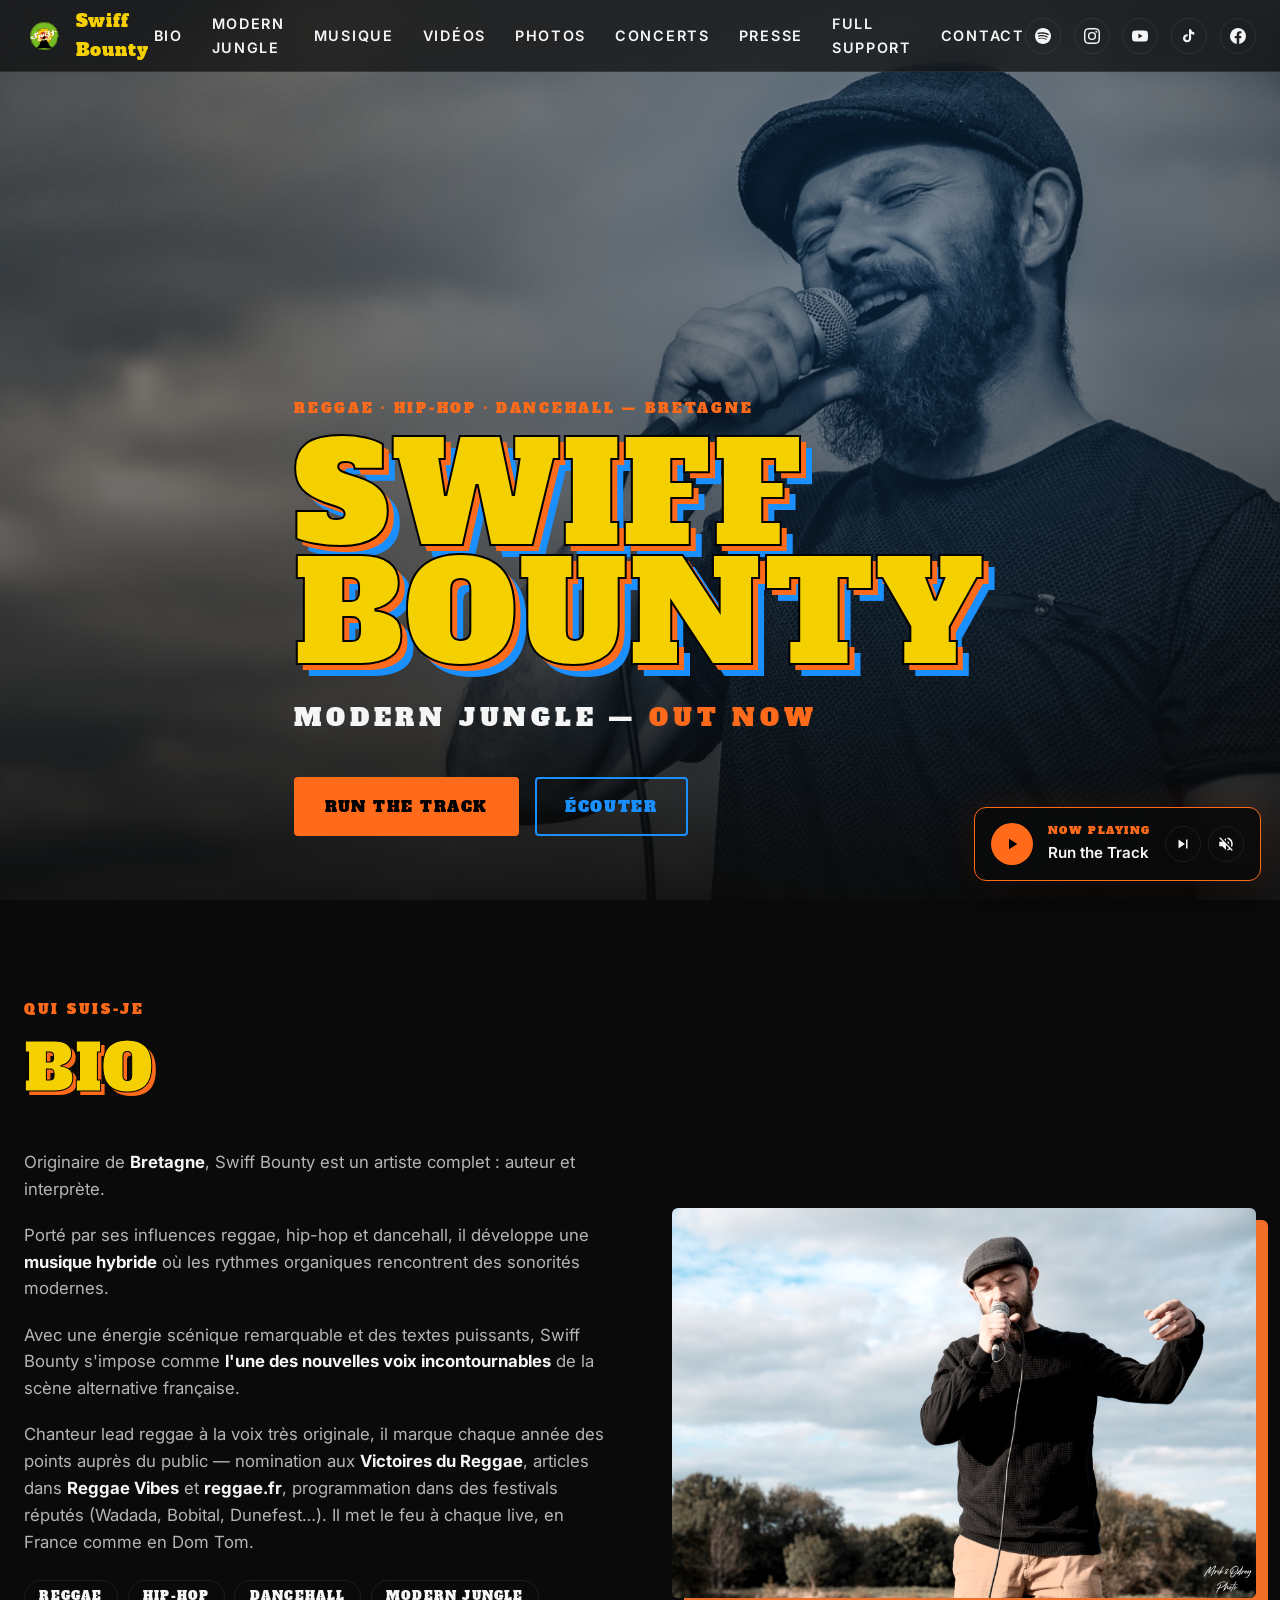
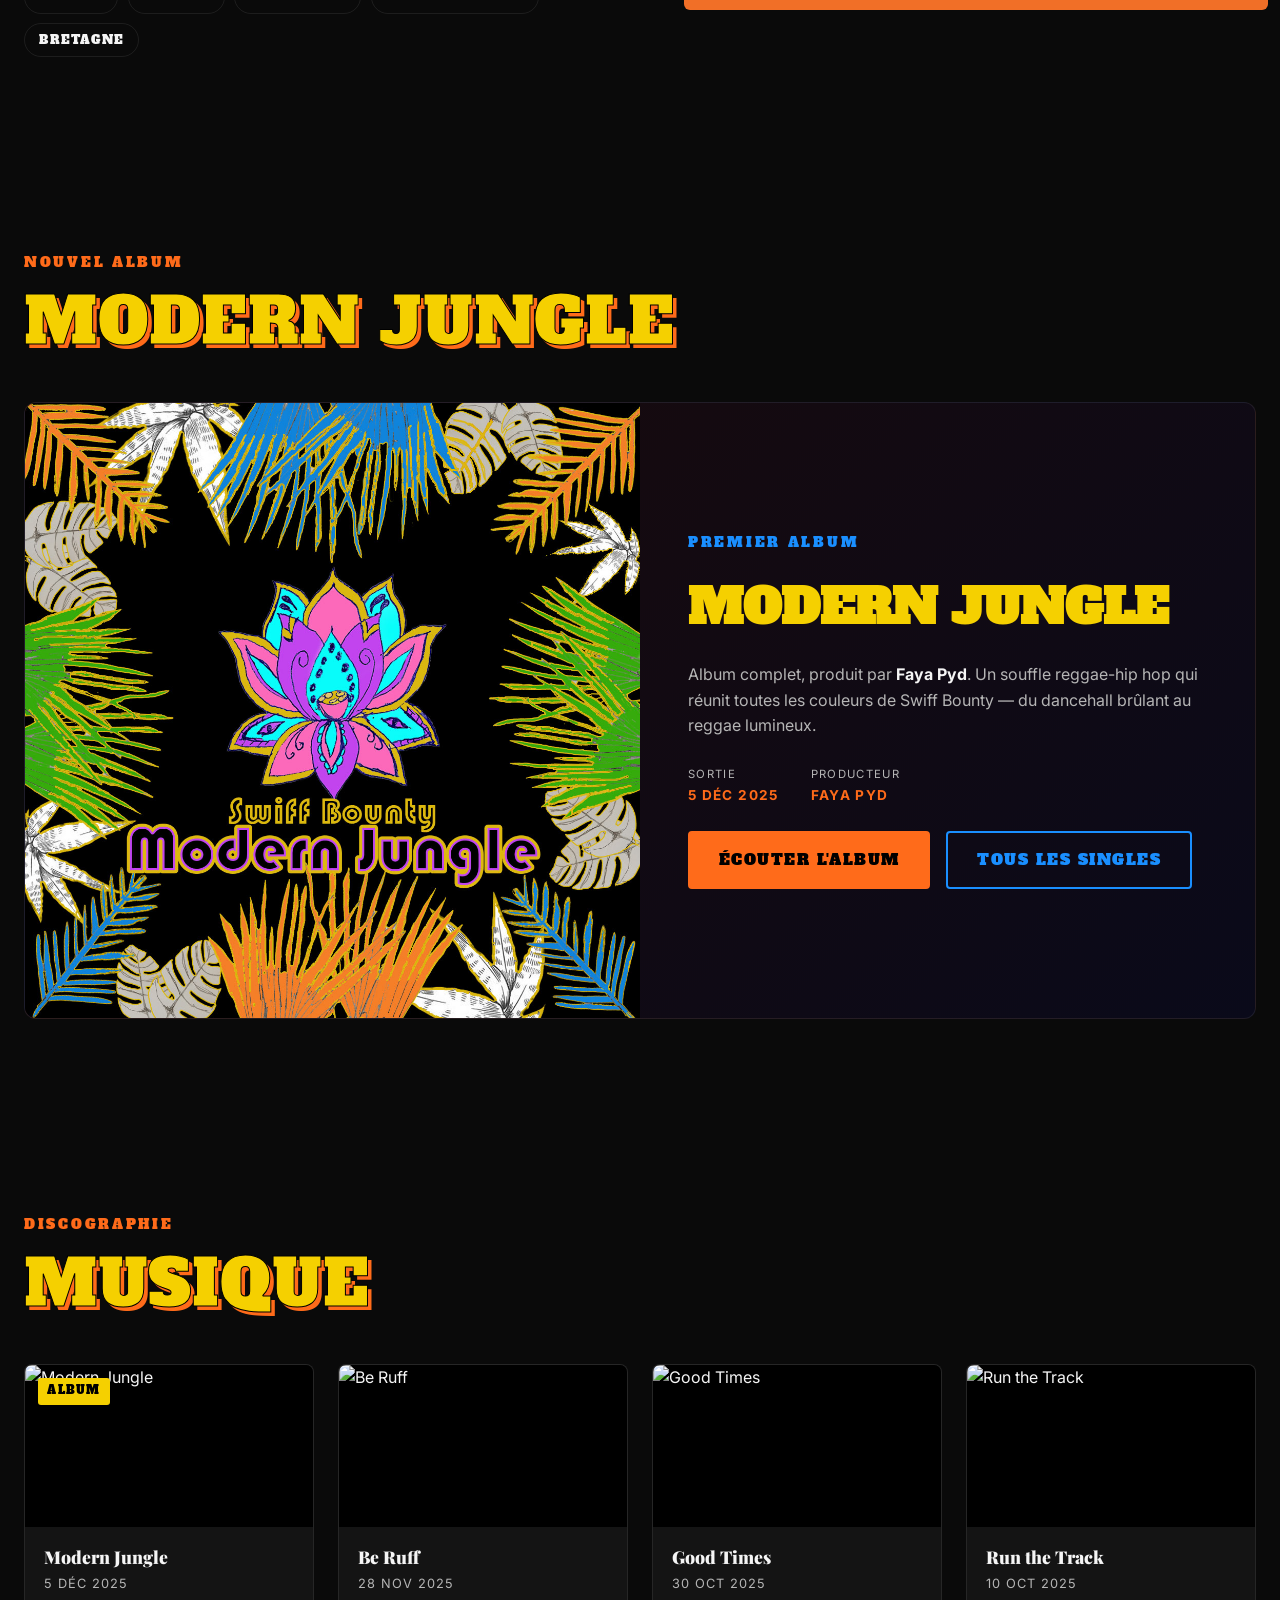
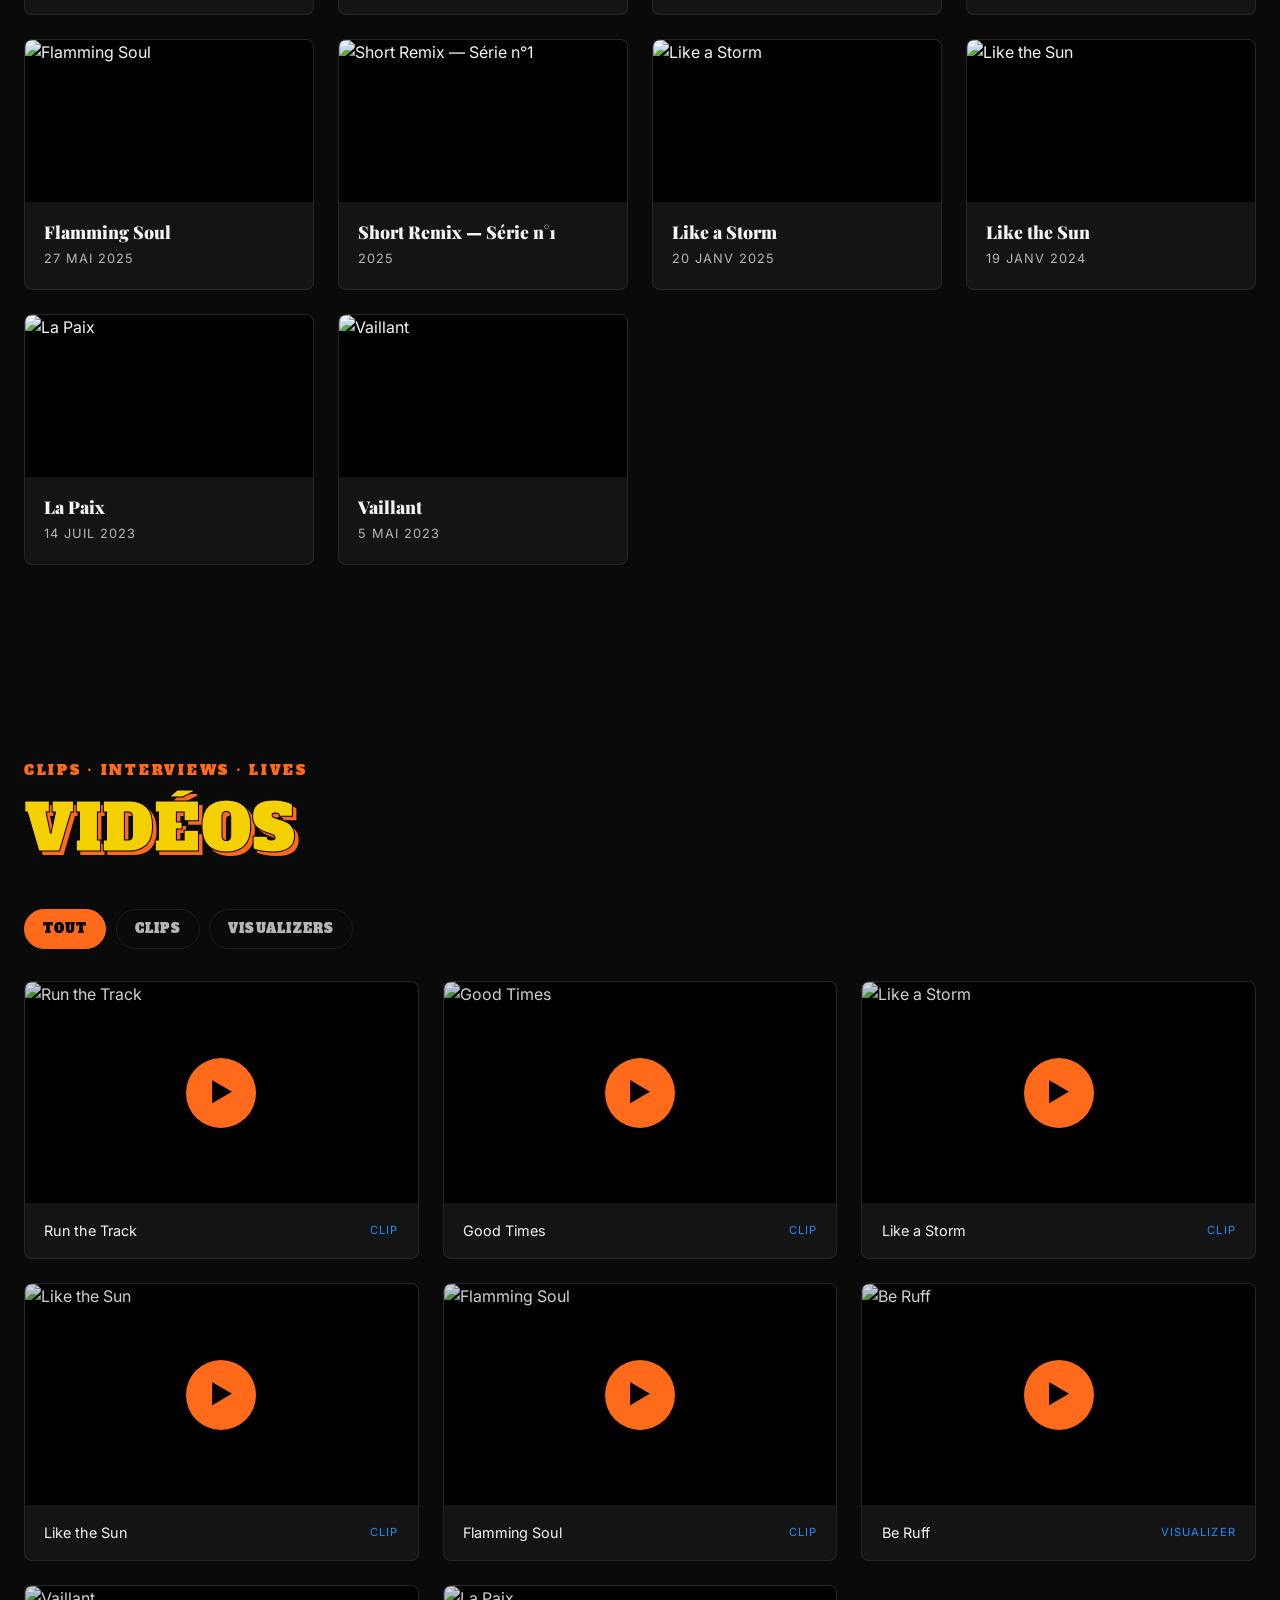
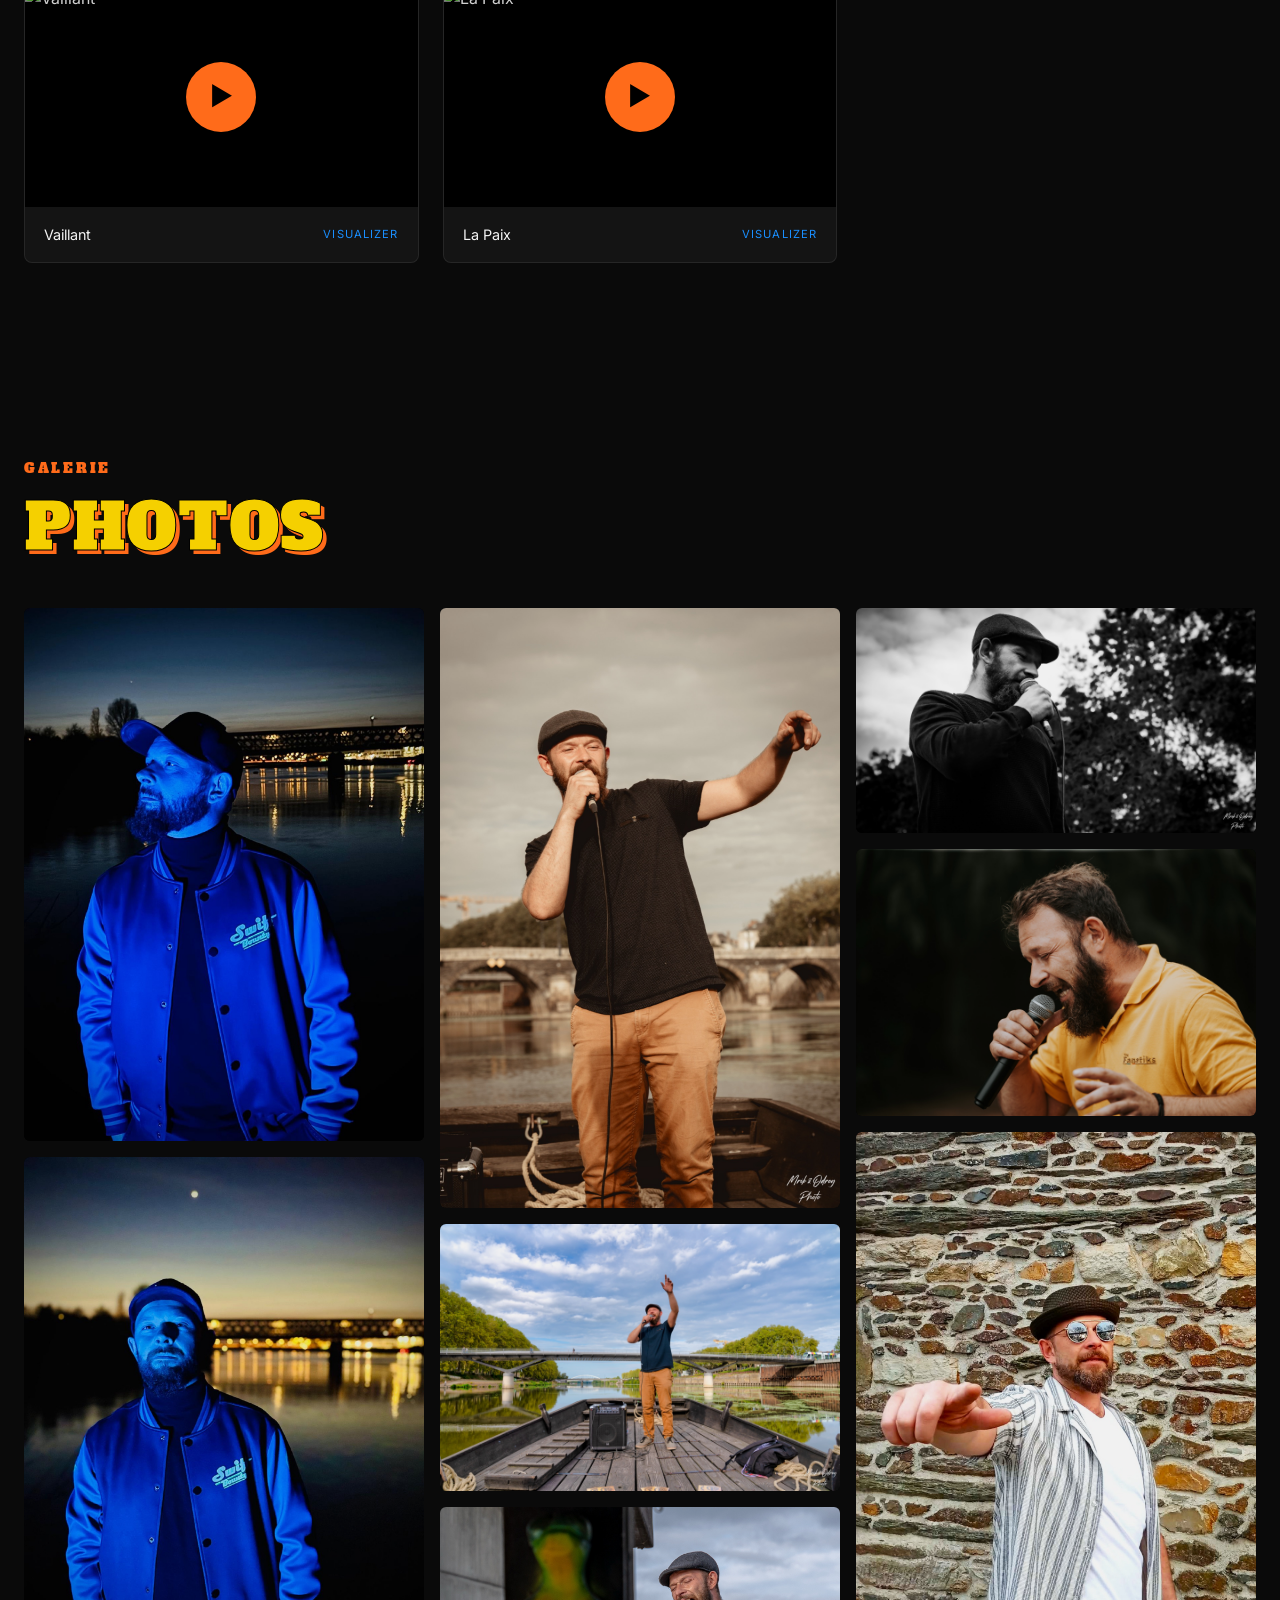
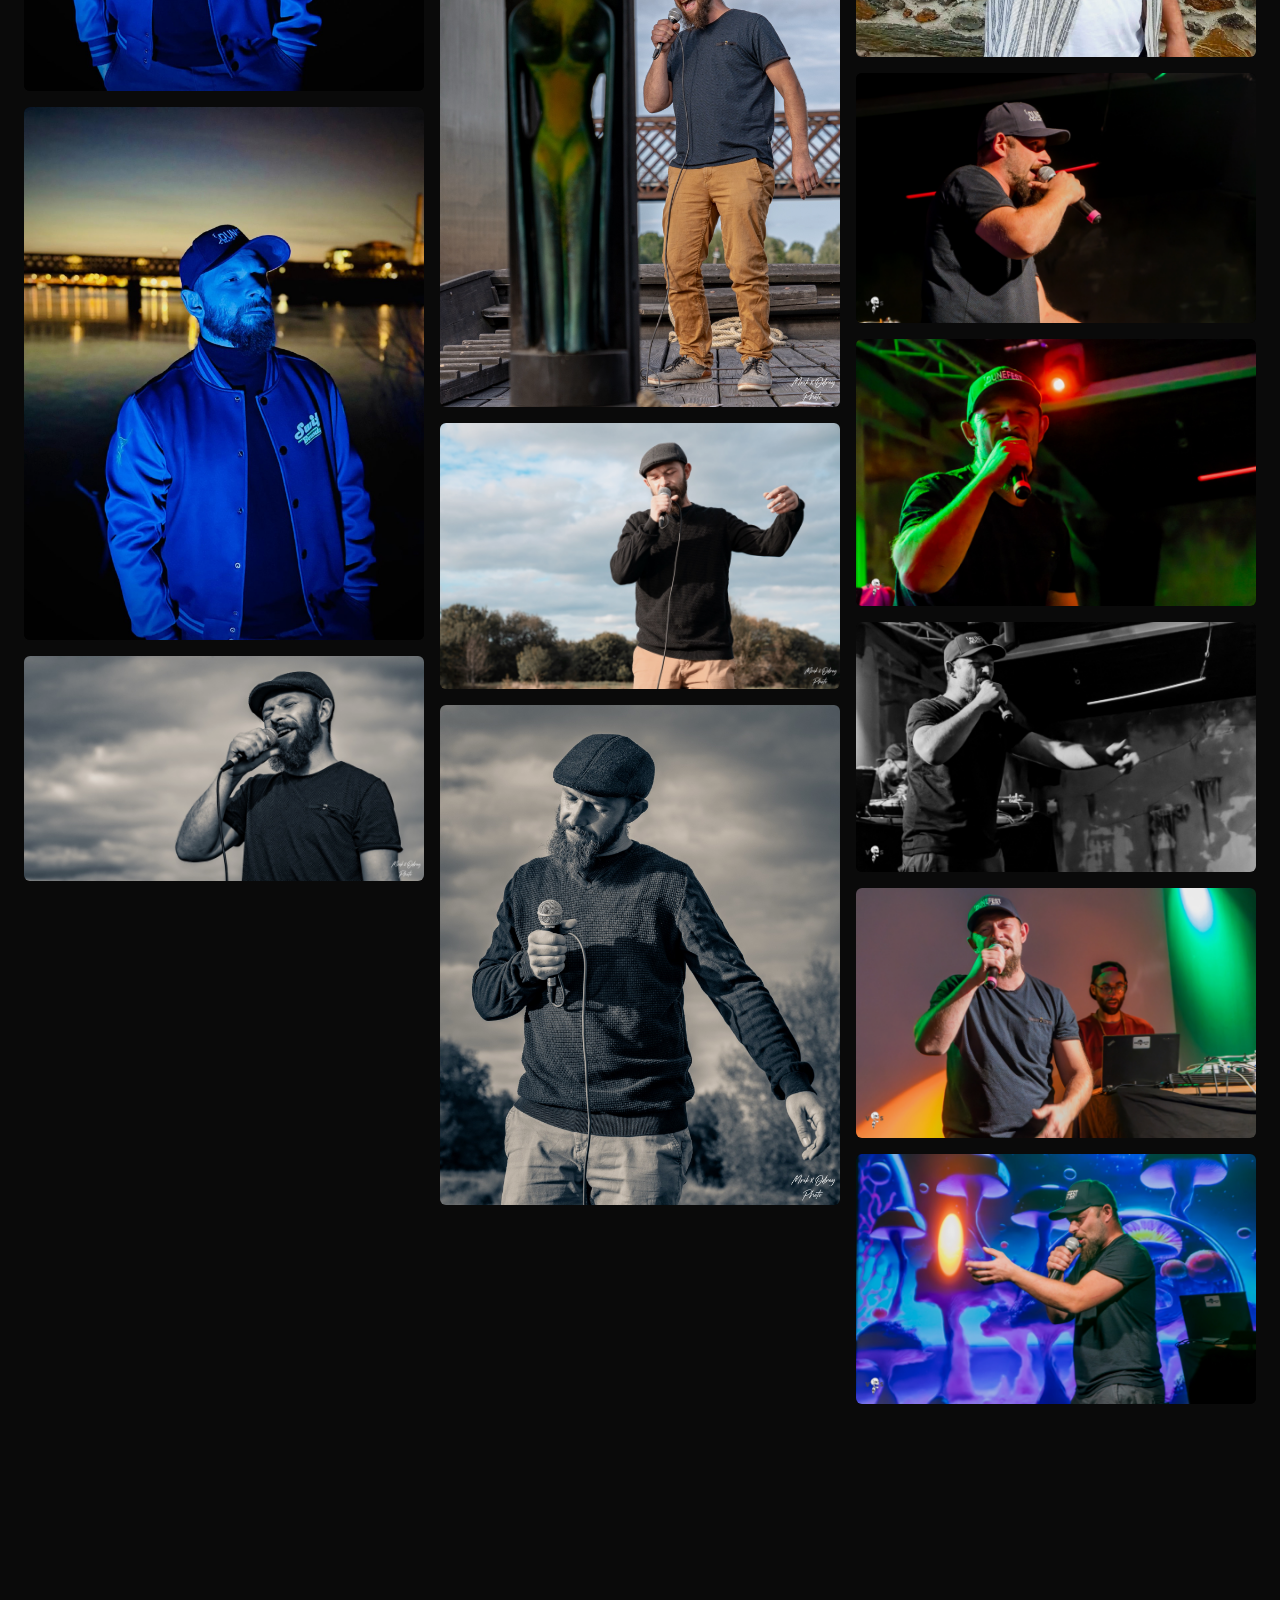
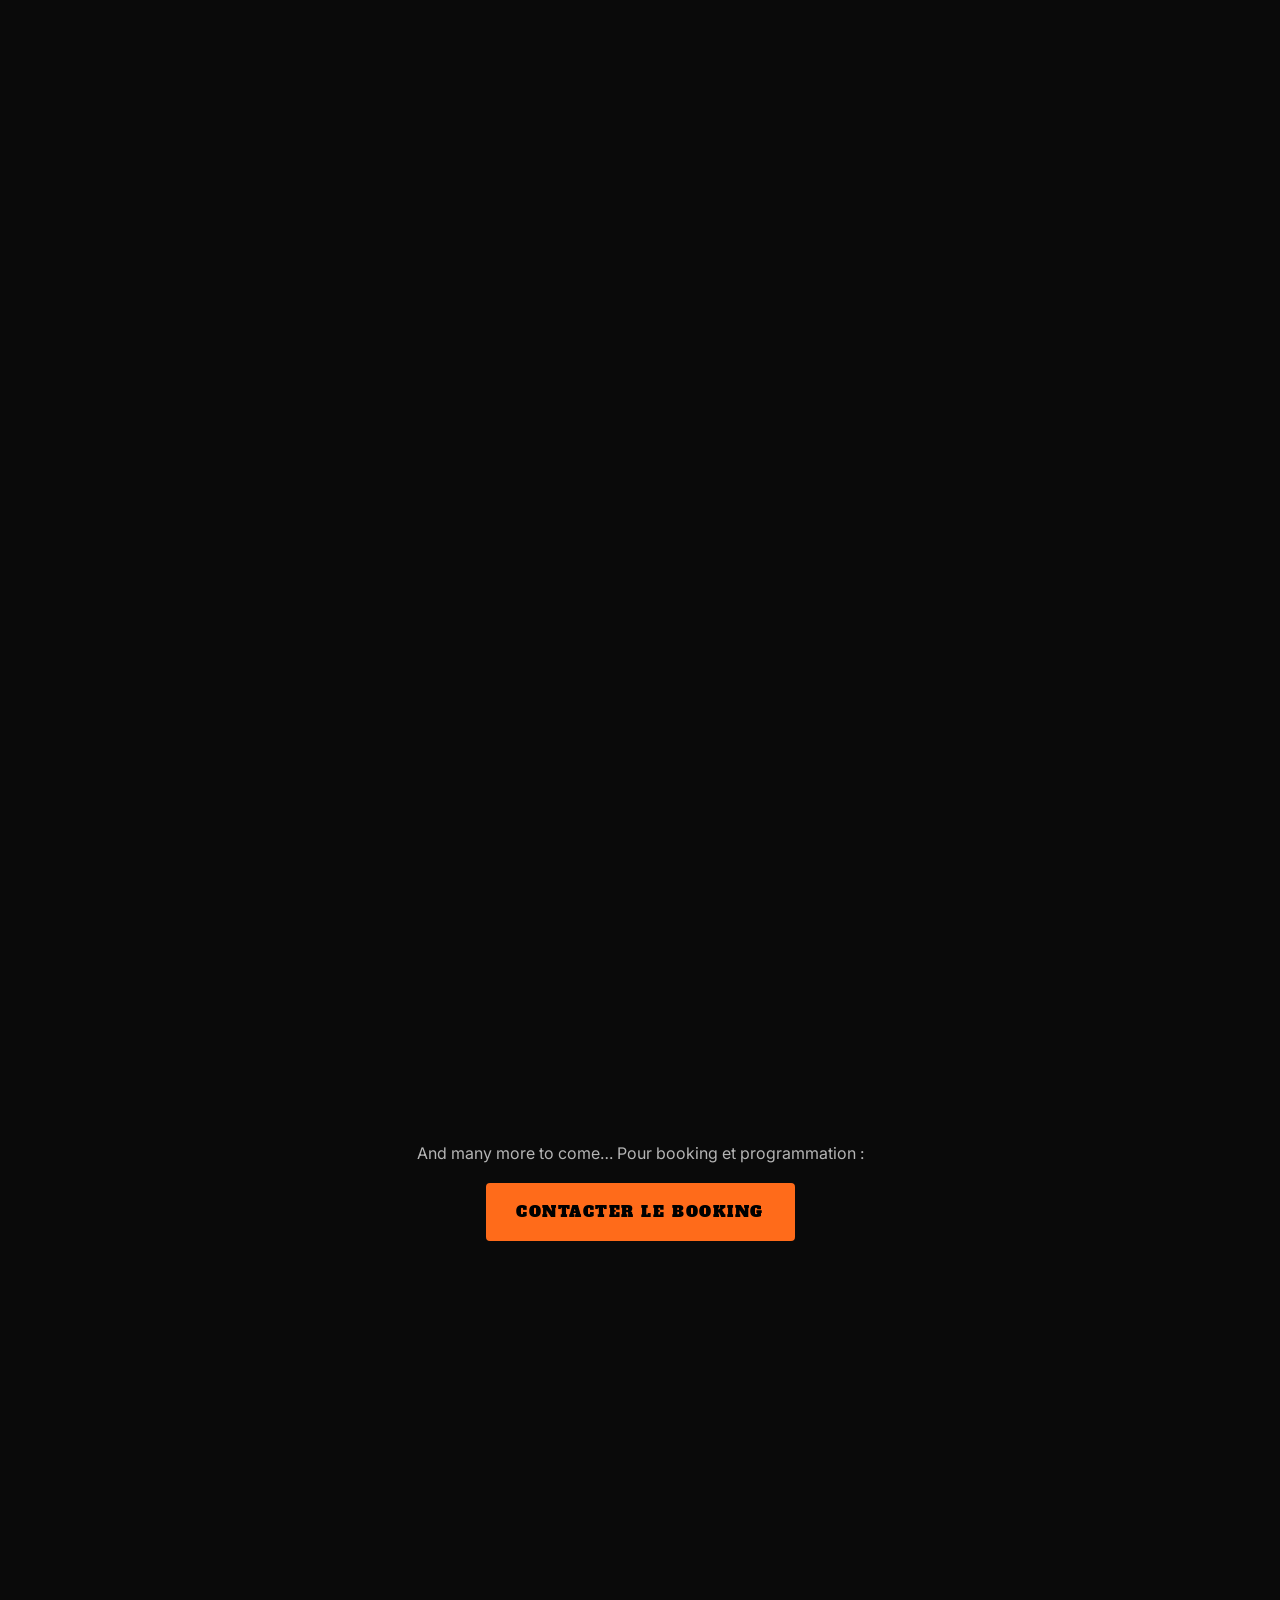
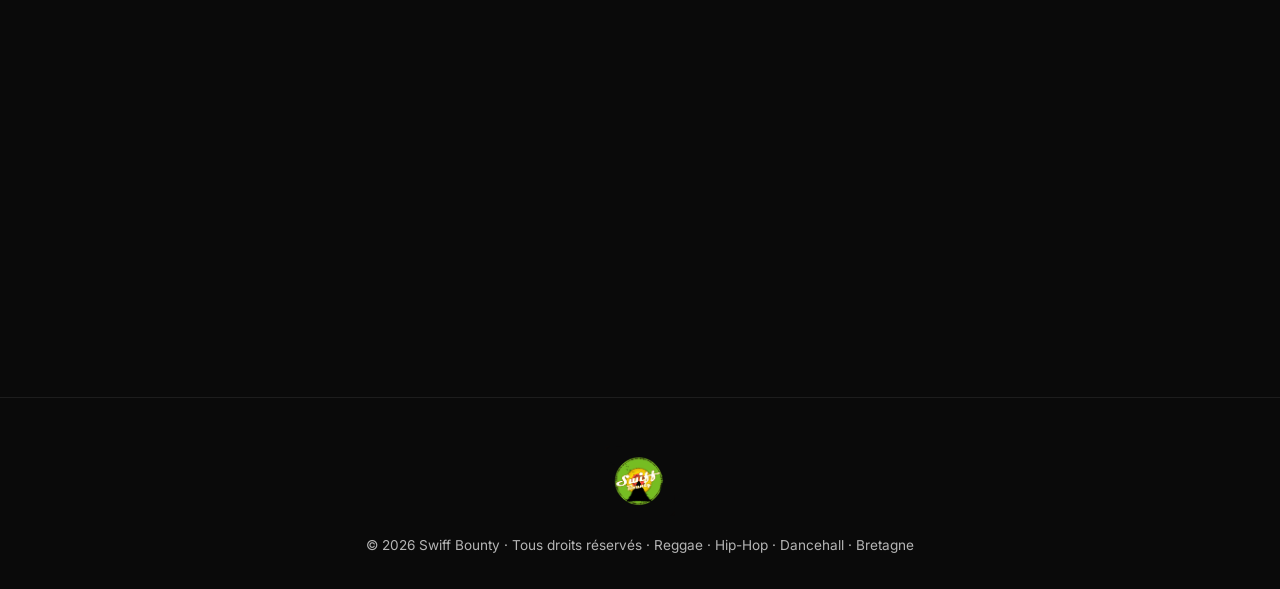
==== docs/index.html @ 9274e05e "Apply third client feedback: album cover, streaming disco, Full Support section - Replace YT thumbna" ====
<!DOCTYPE html>
<html lang="fr">
<head>
<meta charset="UTF-8">
<meta name="viewport" content="width=device-width, initial-scale=1.0">
<title>Swiff Bounty — Reggae · Hip-Hop · Dancehall · Bretagne</title>
<meta name="description" content="Swiff Bounty — artiste reggae / hip-hop / dancehall originaire de Bretagne. Album Modern Jungle, concerts, clips, photos. Une nouvelle voix incontournable de la scène alternative française.">
<meta property="og:title" content="Swiff Bounty — Modern Jungle">
<meta property="og:description" content="Reggae · Hip-Hop · Dancehall — Modern Jungle, premier album. Bretagne.">
<meta property="og:image" content="assets/img/photos/photo-couv-2025.jpeg">
<meta property="og:type" content="website">
<link rel="icon" type="image/png" href="assets/img/logos/logo-mark.png">
<link rel="preconnect" href="https://fonts.googleapis.com">
<link rel="preconnect" href="https://fonts.gstatic.com" crossorigin>
<link href="https://fonts.googleapis.com/css2?family=Alfa+Slab+One&family=Playfair+Display:wght@900&family=Inter:wght@400;500;600;700&display=swap" rel="stylesheet">
<link rel="stylesheet" href="assets/css/main.css">
</head>
<body>

<!-- ========== NAV ========== -->
<nav class="topnav">
  <div class="container">
    <a href="#hero" class="nav-logo">
      <img src="assets/img/logos/logo-mark.png" alt="Swiff Bounty">
      <span>Swiff Bounty</span>
    </a>
    <div class="nav-links" id="navLinks">
      <a href="#bio">Bio</a>
      <a href="#album">Modern Jungle</a>
      <a href="#musique">Musique</a>
      <a href="#videos">Vidéos</a>
      <a href="#photos">Photos</a>
      <a href="#concerts">Concerts</a>
      <a href="#presse">Presse</a>
      <a href="#support">Full Support</a>
      <a href="#contact">Contact</a>
    </div>
    <div class="nav-socials">
      <a href="https://open.spotify.com/artist/4aZOR8MAhs4QKX2pUvTEjI" target="_blank" rel="noopener" aria-label="Spotify">
        <svg viewBox="0 0 24 24" fill="currentColor"><path d="M12 0C5.4 0 0 5.4 0 12s5.4 12 12 12 12-5.4 12-12S18.66 0 12 0zm5.521 17.34c-.24.359-.66.48-1.021.24-2.82-1.74-6.36-2.101-10.561-1.141-.418.122-.779-.179-.899-.539-.12-.421.18-.78.54-.9 4.56-1.021 8.52-.6 11.64 1.32.42.18.479.659.301 1.02zm1.44-3.3c-.301.42-.841.6-1.262.3-3.239-1.98-8.159-2.58-11.939-1.38-.479.12-1.02-.12-1.14-.6-.12-.48.12-1.021.6-1.141C9.6 9.9 15 10.561 18.72 12.84c.361.181.54.78.241 1.2zm.12-3.36C15.24 8.4 8.82 8.16 5.16 9.301c-.6.179-1.2-.181-1.38-.721-.18-.601.18-1.2.72-1.381 4.26-1.26 11.28-1.02 15.721 1.621.539.3.719 1.02.419 1.56-.299.421-1.02.599-1.559.3z"/></svg>
      </a>
      <a href="https://www.instagram.com/swiffbounty/" target="_blank" rel="noopener" aria-label="Instagram">
        <svg viewBox="0 0 24 24" fill="currentColor"><path d="M12 2.16c3.2 0 3.58.01 4.85.07 1.17.05 1.8.25 2.23.41.56.22.96.48 1.38.9.42.42.68.82.9 1.38.16.42.36 1.06.41 2.23.06 1.27.07 1.65.07 4.85s-.01 3.58-.07 4.85c-.05 1.17-.25 1.8-.41 2.23-.22.56-.48.96-.9 1.38-.42.42-.82.68-1.38.9-.42.16-1.06.36-2.23.41-1.27.06-1.65.07-4.85.07s-3.58-.01-4.85-.07c-1.17-.05-1.8-.25-2.23-.41-.56-.22-.96-.48-1.38-.9-.42-.42-.68-.82-.9-1.38-.16-.42-.36-1.06-.41-2.23C2.17 15.58 2.16 15.2 2.16 12s.01-3.58.07-4.85c.05-1.17.25-1.8.41-2.23.22-.56.48-.96.9-1.38.42-.42.82-.68 1.38-.9.42-.16 1.06-.36 2.23-.41C8.42 2.17 8.8 2.16 12 2.16M12 0C8.74 0 8.33.01 7.05.07 5.78.13 4.9.33 4.14.63c-.79.31-1.46.72-2.13 1.39C1.35 2.69.93 3.36.63 4.14.33 4.9.13 5.78.07 7.05.01 8.33 0 8.74 0 12s.01 3.67.07 4.95c.06 1.27.26 2.15.56 2.91.31.79.72 1.46 1.39 2.13.67.67 1.34 1.08 2.13 1.39.76.3 1.64.5 2.91.56C8.33 23.99 8.74 24 12 24s3.67-.01 4.95-.07c1.27-.06 2.15-.26 2.91-.56.79-.31 1.46-.72 2.13-1.39.67-.67 1.08-1.34 1.39-2.13.3-.76.5-1.64.56-2.91.06-1.28.07-1.69.07-4.95s-.01-3.67-.07-4.95c-.06-1.27-.26-2.15-.56-2.91-.31-.79-.72-1.46-1.39-2.13C21.31 1.35 20.64.93 19.86.63 19.1.33 18.22.13 16.95.07 15.67.01 15.26 0 12 0zm0 5.84a6.16 6.16 0 100 12.32 6.16 6.16 0 000-12.32zM12 16a4 4 0 110-8 4 4 0 010 8zm6.4-11.85a1.44 1.44 0 100 2.88 1.44 1.44 0 000-2.88z"/></svg>
      </a>
      <a href="https://www.youtube.com/@SwiffBounty" target="_blank" rel="noopener" aria-label="YouTube">
        <svg viewBox="0 0 24 24" fill="currentColor"><path d="M23.5 6.2c-.3-1-1.1-1.8-2.1-2.1C19.6 3.6 12 3.6 12 3.6s-7.6 0-9.4.5C1.6 4.4.8 5.2.5 6.2 0 8 0 12 0 12s0 4 .5 5.8c.3 1 1.1 1.8 2.1 2.1 1.8.5 9.4.5 9.4.5s7.6 0 9.4-.5c1-.3 1.8-1.1 2.1-2.1.5-1.8.5-5.8.5-5.8s0-4-.5-5.8zM9.6 15.6V8.4l6.3 3.6-6.3 3.6z"/></svg>
      </a>
      <a href="https://www.tiktok.com/@swiff.bounty" target="_blank" rel="noopener" aria-label="TikTok">
        <svg viewBox="0 0 24 24" fill="currentColor"><path d="M19.6 6.3a4.8 4.8 0 01-2.9-1A4.8 4.8 0 0115.2 2H12v13.4a2.8 2.8 0 11-2-2.7v-3.3a6.1 6.1 0 105.2 6V8.8a8 8 0 004.7 1.5V7a4.8 4.8 0 01-.3-.7z"/></svg>
      </a>
      <a href="https://www.facebook.com/profile.php?id=1322274033" target="_blank" rel="noopener" aria-label="Facebook">
        <svg viewBox="0 0 24 24" fill="currentColor"><path d="M24 12a12 12 0 10-13.9 11.9v-8.4H7.1V12h3v-2.6c0-3 1.8-4.7 4.5-4.7 1.3 0 2.7.2 2.7.2v3h-1.5c-1.5 0-2 .9-2 1.9V12h3.3l-.5 3.5h-2.8v8.4A12 12 0 0024 12z"/></svg>
      </a>
    </div>
    <button class="menu-toggle" id="menuToggle" aria-label="Menu">
      <svg viewBox="0 0 24 24" width="22" height="22" fill="none" stroke="currentColor" stroke-width="2"><path d="M3 6h18M3 12h18M3 18h18"/></svg>
    </button>
  </div>
</nav>

<!-- ========== HERO ========== -->
<header class="hero" id="hero">
  <img class="hero-bg" src="assets/img/photos/DSC07447-Modifier.jpg" alt="" fetchpriority="high" decoding="async">
  <div class="hero-shade"></div>
  <div class="container">
    <span class="eyebrow">Reggae · Hip-Hop · Dancehall — Bretagne</span>
    <h1>Swiff<br>Bounty</h1>
    <p class="hero-sub">Modern Jungle — <span>Out now</span></p>
    <div class="hero-ctas">
      <a class="btn" href="#album">Run the Track</a>
      <a class="btn btn-ghost" href="#musique">Écouter</a>
    </div>
  </div>
</header>

<!-- ========== BIO ========== -->
<section id="bio">
  <div class="container">
    <div class="section-head reveal">
      <span class="eyebrow">Qui suis-je</span>
      <h2>Bio</h2>
    </div>
    <div class="bio-grid">
      <div class="bio-text reveal">
        <p>Originaire de <strong>Bretagne</strong>, Swiff Bounty est un artiste complet : auteur et interprète.</p>
        <p>Porté par ses influences reggae, hip-hop et dancehall, il développe une <strong>musique hybride</strong> où les rythmes organiques rencontrent des sonorités modernes.</p>
        <p>Avec une énergie scénique remarquable et des textes puissants, Swiff Bounty s'impose comme <strong>l'une des nouvelles voix incontournables</strong> de la scène alternative française.</p>
        <p>Chanteur lead reggae à la voix très originale, il marque chaque année des points auprès du public — nomination aux <strong>Victoires du Reggae</strong>, articles dans <strong>Reggae Vibes</strong> et <strong>reggae.fr</strong>, programmation dans des festivals réputés (Wadada, Bobital, Dunefest…). Il met le feu à chaque live, en France comme en Dom Tom.</p>
        <div class="bio-tags">
          <span>Reggae</span><span>Hip-Hop</span><span>Dancehall</span><span>Modern Jungle</span><span>Bretagne</span>
        </div>
      </div>
      <div class="reveal">
        <img src="assets/img/photos/DSC07688-Modifier.jpg" alt="Swiff Bounty portrait">
      </div>
    </div>
  </div>
</section>

<!-- ========== ALBUM HIGHLIGHT ========== -->
<section id="album">
  <div class="container">
    <div class="section-head reveal">
      <span class="eyebrow">Nouvel album</span>
      <h2>Modern Jungle</h2>
    </div>
    <div class="album-feature reveal">
      <div class="album-feature-cover">
        <img src="assets/img/covers/pochette-modern-jungle-v2.jpg" alt="Modern Jungle — Swiff Bounty">
      </div>
      <div class="album-feature-info">
        <span class="eyebrow">Premier album</span>
        <h3>Modern Jungle</h3>
        <p>Album complet, produit par <strong>Faya Pyd</strong>. Un souffle reggae-hip hop qui réunit toutes les couleurs de Swiff Bounty — du dancehall brûlant au reggae lumineux.</p>
        <div class="album-feature-meta">
          <div><small>Sortie</small><br><strong>5 déc 2025</strong></div>
          <div><small>Producteur</small><br><strong>Faya Pyd</strong></div>
        </div>
        <div class="hero-ctas">
          <a class="btn" href="https://wiseband.lnk.to/Swiff-Bounty-Modern-Jungle" target="_blank" rel="noopener">Écouter l'album</a>
          <a class="btn btn-ghost" href="#musique">Tous les singles</a>
        </div>
      </div>
    </div>
  </div>
</section>

<!-- ========== DISCOGRAPHIE ========== -->
<section id="musique">
  <div class="container">
    <div class="section-head reveal">
      <span class="eyebrow">Discographie</span>
      <h2>Musique</h2>
    </div>
    <div class="disco-grid" id="discoGrid">
      <!-- populated by JS -->
    </div>
  </div>
</section>

<!-- ========== VIDÉOS ========== -->
<section id="videos">
  <div class="container">
    <div class="section-head reveal">
      <span class="eyebrow">Clips · Interviews · Lives</span>
      <h2>Vidéos</h2>
    </div>
    <div class="video-tabs reveal">
      <button data-filter="all" class="active">Tout</button>
      <button data-filter="clip">Clips</button>
      <button data-filter="visualizer">Visualizers</button>
    </div>
    <div class="video-grid" id="videoGrid"></div>
  </div>
</section>

<!-- ========== PHOTOS ========== -->
<section id="photos">
  <div class="container">
    <div class="section-head reveal">
      <span class="eyebrow">Galerie</span>
      <h2>Photos</h2>
    </div>
    <div class="photo-grid" id="photoGrid"></div>
  </div>
</section>

<!-- ========== PRESSE ========== -->
<section id="presse">
  <div class="container">
    <div class="section-head reveal">
      <span class="eyebrow">Ils en parlent</span>
      <h2>Presse</h2>
    </div>
    <div class="press-grid">
      <div class="press-card reveal">
        <h4>Reggae Vibes n°92</h4>
        <blockquote>"Swiff Bounty — Pour X raisons" — Interview dans le magazine reggae de référence, mai 2026.</blockquote>
        <small style="color:var(--text-dim); text-transform:uppercase; letter-spacing:0.1em; font-size:0.75rem;">Magazine papier · Mai 2026</small>
        <div style="margin-top:1rem; display:flex; gap:0.75rem; flex-wrap:wrap;">
          <a href="extrait-reggae-vibes-swiff.pdf" target="_blank" rel="noopener">Lire l'extrait PDF →</a>
          <a href="https://fromsmash.com/x25Umh.SpZ-ct" target="_blank" rel="noopener">Télécharger →</a>
        </div>
      </div>
      <div class="press-card reveal">
        <h4>reggae.fr</h4>
        <blockquote>"Après une intro piano voix quelque peu mélancolique, le chanteur Swiff nous embarque dans sa vibes à la fois positive et dénonciatrice des maux de la société…"</blockquote>
        <a href="https://reggae.fr/lire-news/19861_202203_The-Fanatiks-de-retour-avec-Wagwan.html" target="_blank" rel="noopener">Lire l'article →</a>
      </div>
      <div class="press-card reveal">
        <h4>Eskifaia</h4>
        <blockquote>Swiff Bounty a encore mis le feu sur scène — Brother Culture · Dougy · Kali Soundsystem, 13 octobre.</blockquote>
        <a href="https://eskifaia.com/brother-culture-dougy-kali-soundsystem-13-octobre/" target="_blank" rel="noopener">Lire le live report →</a>
      </div>
      <div class="press-card reveal">
        <h4>Victoires du Reggae</h4>
        <blockquote>Nomination aux Victoires du Reggae. Une reconnaissance majeure de la scène.</blockquote>
      </div>
      <div class="press-card reveal">
        <h4>Dossier de presse</h4>
        <blockquote>Toutes les infos, photos HD et liens en un PDF.</blockquote>
        <a href="dossier-presse.pdf" target="_blank" rel="noopener">Télécharger le PDF →</a>
      </div>
    </div>

    <div class="festivals reveal">
      <h4>Festivals & scènes</h4>
      <ul>
        <li>Wadada</li>
        <li>Bobital</li>
        <li>Dunefest (St-Pierre-et-Miquelon)</li>
        <li>Rastas Du Cœur</li>
        <li>Les Escales Curieuses</li>
        <li>Rock Land</li>
        <li>Papillonades</li>
        <li>Tid'al</li>
        <li>Dôme Fest</li>
        <li>Eskem</li>
        <li>Dosis Festival</li>
        <li>Salle Atrium / Romagné</li>
      </ul>
    </div>
  </div>
</section>

<!-- ========== FULL SUPPORT ========== -->
<section id="support">
  <div class="container">
    <div class="section-head reveal">
      <span class="eyebrow">Collaborations & soutiens</span>
      <h2>Full Support</h2>
    </div>
    <div class="support-grid" id="supportGrid">
      <!-- populated by JS -->
    </div>
  </div>
</section>

<!-- ========== CONCERTS ========== -->
<section id="concerts">
  <div class="container">
    <div class="section-head reveal">
      <span class="eyebrow">Dates à venir</span>
      <h2>Concerts</h2>
    </div>
    <div class="concert-list reveal" id="concertList"></div>
    <div style="margin-top:2.5rem; text-align:center;">
      <p style="margin-bottom:1rem; color:var(--text-dim);">And many more to come… Pour booking et programmation :</p>
      <a class="btn" href="mailto:swiffbounty@gmail.com?subject=Booking">Contacter le booking</a>
    </div>
  </div>
</section>

<!-- ========== CONTACT ========== -->
<section id="contact">
  <div class="container">
    <div class="section-head reveal">
      <span class="eyebrow">Booking · Presse · Collabs</span>
      <h2>Contact</h2>
    </div>
    <div class="contact-grid">
      <div class="contact-info reveal">
        <a class="contact-item" href="mailto:swiffbounty@gmail.com">
          <span class="icon">
            <svg viewBox="0 0 24 24" width="20" height="20" fill="none" stroke="currentColor" stroke-width="2"><path d="M3 7l9 6 9-6M3 7v10a2 2 0 002 2h14a2 2 0 002-2V7M3 7l2-2h14l2 2"/></svg>
          </span>
          <div><small>Email</small><strong>swiffbounty@gmail.com</strong></div>
        </a>
        <a class="contact-item" href="tel:+33659042088">
          <span class="icon">
            <svg viewBox="0 0 24 24" width="20" height="20" fill="none" stroke="currentColor" stroke-width="2"><path d="M22 16.92v3a2 2 0 01-2.18 2 19.79 19.79 0 01-8.63-3.07 19.5 19.5 0 01-6-6A19.79 19.79 0 012.12 4.18 2 2 0 014.11 2h3a2 2 0 012 1.72 12.84 12.84 0 00.7 2.81 2 2 0 01-.45 2.11L8.09 9.91a16 16 0 006 6l1.27-1.27a2 2 0 012.11-.45 12.84 12.84 0 002.81.7A2 2 0 0122 16.92z"/></svg>
          </span>
          <div><small>Téléphone</small><strong>06 59 04 20 88</strong></div>
        </a>
        <a class="contact-item" href="dossier-presse.pdf" target="_blank" rel="noopener">
          <span class="icon">
            <svg viewBox="0 0 24 24" width="20" height="20" fill="none" stroke="currentColor" stroke-width="2"><path d="M14 2H6a2 2 0 00-2 2v16a2 2 0 002 2h12a2 2 0 002-2V8z"/><path d="M14 2v6h6M16 13H8M16 17H8M10 9H8"/></svg>
          </span>
          <div><small>Presse</small><strong>Télécharger le dossier PDF</strong></div>
        </a>
      </div>
      <div class="contact-socials reveal">
        <a href="https://www.instagram.com/swiffbounty/" target="_blank" rel="noopener">
          <svg viewBox="0 0 24 24" fill="currentColor"><path d="M12 2.16c3.2 0 3.58.01 4.85.07 1.17.05 1.8.25 2.23.41.56.22.96.48 1.38.9.42.42.68.82.9 1.38.16.42.36 1.06.41 2.23.06 1.27.07 1.65.07 4.85s-.01 3.58-.07 4.85c-.05 1.17-.25 1.8-.41 2.23-.22.56-.48.96-.9 1.38-.42.42-.82.68-1.38.9-.42.16-1.06.36-2.23.41-1.27.06-1.65.07-4.85.07s-3.58-.01-4.85-.07c-1.17-.05-1.8-.25-2.23-.41-.56-.22-.96-.48-1.38-.9-.42-.42-.68-.82-.9-1.38-.16-.42-.36-1.06-.41-2.23C2.17 15.58 2.16 15.2 2.16 12s.01-3.58.07-4.85c.05-1.17.25-1.8.41-2.23.22-.56.48-.96.9-1.38.42-.42.82-.68 1.38-.9.42-.16 1.06-.36 2.23-.41C8.42 2.17 8.8 2.16 12 2.16M12 0C8.74 0 8.33.01 7.05.07 5.78.13 4.9.33 4.14.63c-.79.31-1.46.72-2.13 1.39C1.35 2.69.93 3.36.63 4.14.33 4.9.13 5.78.07 7.05.01 8.33 0 8.74 0 12s.01 3.67.07 4.95c.06 1.27.26 2.15.56 2.91.31.79.72 1.46 1.39 2.13.67.67 1.34 1.08 2.13 1.39.76.3 1.64.5 2.91.56C8.33 23.99 8.74 24 12 24s3.67-.01 4.95-.07c1.27-.06 2.15-.26 2.91-.56.79-.31 1.46-.72 2.13-1.39.67-.67 1.08-1.34 1.39-2.13.3-.76.5-1.64.56-2.91.06-1.28.07-1.69.07-4.95s-.01-3.67-.07-4.95c-.06-1.27-.26-2.15-.56-2.91-.31-.79-.72-1.46-1.39-2.13C21.31 1.35 20.64.93 19.86.63 19.1.33 18.22.13 16.95.07 15.67.01 15.26 0 12 0zm0 5.84a6.16 6.16 0 100 12.32 6.16 6.16 0 000-12.32zM12 16a4 4 0 110-8 4 4 0 010 8zm6.4-11.85a1.44 1.44 0 100 2.88 1.44 1.44 0 000-2.88z"/></svg>
          <strong>Instagram</strong>
        </a>
        <a href="https://www.youtube.com/@SwiffBounty" target="_blank" rel="noopener">
          <svg viewBox="0 0 24 24" fill="currentColor"><path d="M23.5 6.2c-.3-1-1.1-1.8-2.1-2.1C19.6 3.6 12 3.6 12 3.6s-7.6 0-9.4.5C1.6 4.4.8 5.2.5 6.2 0 8 0 12 0 12s0 4 .5 5.8c.3 1 1.1 1.8 2.1 2.1 1.8.5 9.4.5 9.4.5s7.6 0 9.4-.5c1-.3 1.8-1.1 2.1-2.1.5-1.8.5-5.8.5-5.8s0-4-.5-5.8zM9.6 15.6V8.4l6.3 3.6-6.3 3.6z"/></svg>
          <strong>YouTube</strong>
        </a>
        <a href="https://www.tiktok.com/@swiff.bounty" target="_blank" rel="noopener">
          <svg viewBox="0 0 24 24" fill="currentColor"><path d="M19.6 6.3a4.8 4.8 0 01-2.9-1A4.8 4.8 0 0115.2 2H12v13.4a2.8 2.8 0 11-2-2.7v-3.3a6.1 6.1 0 105.2 6V8.8a8 8 0 004.7 1.5V7a4.8 4.8 0 01-.3-.7z"/></svg>
          <strong>TikTok</strong>
        </a>
        <a href="https://www.facebook.com/profile.php?id=1322274033" target="_blank" rel="noopener">
          <svg viewBox="0 0 24 24" fill="currentColor"><path d="M24 12a12 12 0 10-13.9 11.9v-8.4H7.1V12h3v-2.6c0-3 1.8-4.7 4.5-4.7 1.3 0 2.7.2 2.7.2v3h-1.5c-1.5 0-2 .9-2 1.9V12h3.3l-.5 3.5h-2.8v8.4A12 12 0 0024 12z"/></svg>
          <strong>Facebook</strong>
        </a>
      </div>
    </div>
  </div>
</section>

<!-- ========== FOOTER ========== -->
<footer>
  <div class="container">
    <img src="assets/img/logos/logo-mark.png" alt="Swiff Bounty">
    <small>© 2026 Swiff Bounty · Tous droits réservés · Reggae · Hip-Hop · Dancehall · Bretagne</small>
  </div>
</footer>

<!-- ========== AUDIO PLAYER ========== -->
<div class="player muted-prompt" id="player" hidden>
  <button class="player-btn" id="playerPlay" aria-label="Play/Pause">
    <svg id="playIcon" viewBox="0 0 24 24" fill="currentColor"><path d="M8 5v14l11-7z"/></svg>
    <svg id="pauseIcon" viewBox="0 0 24 24" fill="currentColor" style="display:none"><path d="M6 5h4v14H6zM14 5h4v14h-4z"/></svg>
  </button>
  <div class="player-info">
    <small>Now playing</small>
    <strong id="playerTitle">—</strong>
  </div>
  <div class="player-controls">
    <button class="player-btn secondary" id="playerNext" aria-label="Suivant">
      <svg viewBox="0 0 24 24" fill="currentColor"><path d="M6 6l8.5 6L6 18zM16 6h2v12h-2z"/></svg>
    </button>
    <button class="player-btn secondary" id="playerMute" aria-label="Mute">
      <svg id="volIcon" viewBox="0 0 24 24" fill="currentColor"><path d="M3 9v6h4l5 5V4L7 9zm13.5 3a4.5 4.5 0 00-2.5-4v8a4.5 4.5 0 002.5-4z"/></svg>
      <svg id="muteIcon" viewBox="0 0 24 24" fill="currentColor" style="display:none"><path d="M16.5 12a4.5 4.5 0 00-2.5-4v2.2l2.5 2.5zM19 12c0 .9-.2 1.7-.5 2.5l1.5 1.5A8.7 8.7 0 0021 12a9 9 0 00-7-8.8v2.1c2.9.9 5 3.6 5 6.7zM4.3 3L3 4.3 7.7 9H3v6h4l5 5v-6.7l4.2 4.2c-.7.5-1.4.9-2.2 1.2v2.1c1.4-.3 2.6-.9 3.7-1.7l2.1 2.1 1.3-1.3L4.3 3zM12 4l-2.1 2.1L12 8.2V4z"/></svg>
    </button>
  </div>
</div>

<!-- ========== LIGHTBOX ========== -->
<div class="lightbox" id="lightbox">
  <button class="lightbox-close" id="lightboxClose" aria-label="Fermer">✕</button>
  <div id="lightboxContent"></div>
</div>

<script src="assets/js/main.js"></script>
</body>
</html>
---- docs/assets/css/main.css ----
/* ============ Swiff Bounty — main.css ============ */
:root {
  --bg: #0a0a0a;
  --bg-soft: #141414;
  --bg-elev: #1c1c1c;
  --orange: #ff6b1a;
  --orange-bright: #ff8533;
  --blue: #1a8fff;
  --yellow: #f5d000;
  --text: #f5f5f5;
  --text-dim: #b5b5b5;
  --border: rgba(255, 255, 255, 0.08);
  --max: 1400px;
  --nav-h: 72px;
}

* { box-sizing: border-box; margin: 0; padding: 0; }
html { scroll-behavior: smooth; }
body {
  background: var(--bg);
  color: var(--text);
  font-family: "Inter", system-ui, -apple-system, sans-serif;
  font-size: 16px;
  line-height: 1.6;
  overflow-x: hidden;
}
img { max-width: 100%; height: auto; display: block; }
a { color: inherit; text-decoration: none; transition: color .2s; }
a:hover { color: var(--orange); }
button { font: inherit; cursor: pointer; border: none; background: none; color: inherit; }

/* ---- Typography ---- */
.display, h1, h2 {
  font-family: "Alfa Slab One", "Playfair Display", Georgia, serif;
  font-weight: 400;
  line-height: 1;
  letter-spacing: 0.01em;
}
h2 {
  font-size: clamp(2.2rem, 5vw, 4rem);
  color: var(--yellow);
  text-transform: uppercase;
  -webkit-text-stroke: 1px #000;
  text-shadow: 4px 4px 0 var(--orange);
  margin-bottom: 2.5rem;
}
h3 {
  font-family: "Playfair Display", Georgia, serif;
  font-weight: 900;
  font-size: 1.4rem;
  margin-bottom: 0.5rem;
}
p { color: var(--text-dim); }
strong { color: var(--text); }
.eyebrow {
  display: inline-block;
  font-family: "Alfa Slab One", serif;
  font-size: 0.85rem;
  letter-spacing: 0.2em;
  color: var(--orange);
  text-transform: uppercase;
  margin-bottom: 1rem;
}

/* ---- Layout ---- */
section { padding: 6rem 0; position: relative; }
.container {
  max-width: var(--max);
  margin: 0 auto;
  padding: 0 1.5rem;
}
.section-head { margin-bottom: 3rem; }

/* ---- Nav ---- */
nav.topnav {
  position: fixed;
  top: 0; left: 0; right: 0;
  height: var(--nav-h);
  background: rgba(10, 10, 10, 0.7);
  backdrop-filter: blur(14px);
  -webkit-backdrop-filter: blur(14px);
  border-bottom: 1px solid var(--border);
  z-index: 100;
  display: flex;
  align-items: center;
}
nav .container {
  display: flex;
  align-items: center;
  justify-content: space-between;
  width: 100%;
}
.nav-logo { display: flex; align-items: center; gap: 0.6rem; }
.nav-logo img { height: 42px; width: auto; }
.nav-logo span {
  font-family: "Alfa Slab One", serif;
  font-size: 1.1rem;
  color: var(--yellow);
  letter-spacing: 0.05em;
}
.nav-links { display: flex; gap: 1.8rem; align-items: center; }
.nav-links a {
  font-size: 0.9rem;
  text-transform: uppercase;
  letter-spacing: 0.12em;
  font-weight: 600;
  position: relative;
}
.nav-links a::after {
  content: "";
  position: absolute;
  bottom: -6px; left: 0;
  height: 2px; width: 0;
  background: var(--orange);
  transition: width .25s;
}
.nav-links a:hover::after { width: 100%; }
.nav-socials { display: flex; gap: 0.8rem; }
.nav-socials a {
  width: 36px; height: 36px;
  border: 1px solid var(--border);
  border-radius: 50%;
  display: flex; align-items: center; justify-content: center;
  transition: all .2s;
}
.nav-socials a:hover {
  border-color: var(--orange);
  background: var(--orange);
  color: #000;
  transform: translateY(-2px);
}
.nav-socials svg { width: 16px; height: 16px; }
.menu-toggle { display: none; }

/* ---- Hero ---- */
.hero {
  min-height: 100vh;
  padding: calc(var(--nav-h) + 1.5rem) 0 4rem;
  position: relative;
  display: flex;
  align-items: flex-end;
  overflow: hidden;
}
.hero-bg {
  position: absolute;
  inset: 0;
  width: 100%;
  height: 100%;
  object-fit: cover;
  object-position: center center;
  z-index: 0;
}
.hero-shade {
  position: absolute; inset: 0; z-index: 1;
  background:
    radial-gradient(circle at 70% 30%, rgba(26,143,255,0.18), transparent 60%),
    linear-gradient(180deg, rgba(10,10,10,0.35) 0%, rgba(10,10,10,0.55) 55%, rgba(10,10,10,0.92) 100%);
}
.hero .container { position: relative; z-index: 2; }
.hero h1 {
  font-size: clamp(3.5rem, 11vw, 11rem);
  color: var(--yellow);
  -webkit-text-stroke: 2px #000;
  text-shadow:
    6px 6px 0 var(--orange),
    12px 12px 0 var(--blue);
  text-transform: uppercase;
  line-height: 0.85;
  margin-bottom: 1.5rem;
}
.hero-sub {
  font-family: "Alfa Slab One", serif;
  font-size: clamp(1rem, 2vw, 1.5rem);
  color: var(--text);
  letter-spacing: 0.2em;
  text-transform: uppercase;
  margin-bottom: 2.5rem;
}
.hero-sub span { color: var(--orange); }
.hero-ctas { display: flex; gap: 1rem; flex-wrap: wrap; }

/* ---- Buttons ---- */
.btn {
  display: inline-flex;
  align-items: center;
  gap: 0.6rem;
  padding: 0.95rem 1.8rem;
  font-family: "Alfa Slab One", serif;
  font-size: 0.95rem;
  letter-spacing: 0.1em;
  text-transform: uppercase;
  border: 2px solid var(--orange);
  background: var(--orange);
  color: #000;
  border-radius: 4px;
  transition: all .25s;
  position: relative;
  overflow: hidden;
}
.btn:hover {
  background: transparent;
  color: var(--orange);
  box-shadow: 0 0 30px rgba(255,107,26,0.6);
  transform: translateY(-2px);
}
.btn-ghost {
  background: transparent;
  border-color: var(--blue);
  color: var(--blue);
}
.btn-ghost:hover {
  background: var(--blue);
  color: #000;
  box-shadow: 0 0 30px rgba(26,143,255,0.6);
}

/* ---- Bio ---- */
.bio-grid {
  display: grid;
  grid-template-columns: 1fr 1fr;
  gap: 4rem;
  align-items: center;
}
.bio-grid img {
  border-radius: 6px;
  filter: grayscale(0.2) contrast(1.1);
  box-shadow: 12px 12px 0 var(--orange);
}
.bio-text p { margin-bottom: 1.2rem; font-size: 1.05rem; }
.bio-tags {
  display: flex; gap: 0.6rem; flex-wrap: wrap;
  margin-top: 1.5rem;
}
.bio-tags span {
  font-family: "Alfa Slab One", serif;
  font-size: 0.75rem;
  letter-spacing: 0.1em;
  padding: 0.4rem 0.9rem;
  border: 1px solid var(--border);
  border-radius: 20px;
  text-transform: uppercase;
  color: var(--text);
}

/* ---- Album highlight ---- */
.album-feature {
  background: linear-gradient(135deg, #1a0a0a 0%, #0a0a1a 100%);
  border: 1px solid var(--border);
  border-radius: 12px;
  overflow: hidden;
  display: grid;
  grid-template-columns: 1fr 1fr;
  gap: 0;
}
.album-feature-cover {
  aspect-ratio: 1 / 1;
  overflow: hidden;
}
.album-feature-cover img {
  width: 100%; height: 100%;
  object-fit: cover;
  display: block;
}
.album-feature-info { padding: 3rem; display: flex; flex-direction: column; justify-content: center; }
.album-feature-info .eyebrow { color: var(--blue); }
.album-feature-info h3 {
  font-family: "Alfa Slab One", serif;
  font-size: clamp(2rem, 4vw, 3rem);
  color: var(--yellow);
  text-transform: uppercase;
  margin-bottom: 1rem;
}
.album-feature-info p { margin-bottom: 1.5rem; }
.album-feature-meta {
  display: flex; gap: 2rem; margin-bottom: 1.5rem;
  font-size: 0.85rem; color: var(--text-dim);
  text-transform: uppercase; letter-spacing: 0.1em;
}
.album-feature-meta strong { color: var(--orange); }

/* ---- Discographie grid ---- */
.disco-grid {
  display: grid;
  grid-template-columns: repeat(auto-fill, minmax(240px, 1fr));
  gap: 1.5rem;
}
.track-card {
  background: var(--bg-soft);
  border-radius: 8px;
  overflow: hidden;
  cursor: pointer;
  transition: all .3s;
  position: relative;
  border: 1px solid var(--border);
}
.track-card:hover {
  transform: translateY(-6px);
  border-color: var(--orange);
  box-shadow: 0 12px 40px rgba(255,107,26,0.25);
}
.track-cover {
  aspect-ratio: 16/9;
  position: relative;
  overflow: hidden;
  background: #000;
}
.track-cover img {
  width: 100%; height: 100%;
  object-fit: cover;
  transition: transform .4s;
}
.track-card:hover .track-cover img { transform: scale(1.08); }
.track-cover::after {
  content: "▶";
  position: absolute;
  top: 50%; left: 50%;
  transform: translate(-50%, -50%) scale(0.7);
  width: 64px; height: 64px;
  background: var(--orange);
  color: #000;
  border-radius: 50%;
  display: flex; align-items: center; justify-content: center;
  font-size: 1.4rem;
  opacity: 0;
  transition: all .3s;
}
.track-card:hover .track-cover::after {
  opacity: 1;
  transform: translate(-50%, -50%) scale(1);
}
.track-info { padding: 1rem 1.2rem 1.2rem; }
.track-info h3 {
  font-size: 1.1rem;
  color: var(--text);
  margin-bottom: 0.2rem;
}
.track-info .track-date {
  font-size: 0.8rem;
  color: var(--text-dim);
  text-transform: uppercase;
  letter-spacing: 0.08em;
}
.track-badge {
  position: absolute;
  top: 0.8rem; left: 0.8rem;
  background: var(--blue);
  color: #000;
  font-family: "Alfa Slab One", serif;
  font-size: 0.7rem;
  padding: 0.3rem 0.6rem;
  border-radius: 3px;
  text-transform: uppercase;
  letter-spacing: 0.1em;
  z-index: 2;
}
.track-badge.album { background: var(--yellow); }

/* ---- Videos ---- */
.video-grid {
  display: grid;
  grid-template-columns: repeat(auto-fill, minmax(320px, 1fr));
  gap: 1.5rem;
}
.video-card {
  background: var(--bg-soft);
  border-radius: 8px;
  overflow: hidden;
  border: 1px solid var(--border);
}
.video-embed {
  aspect-ratio: 16/9;
  position: relative;
  background: #000;
  cursor: pointer;
  overflow: hidden;
}
.video-embed iframe {
  position: absolute; inset: 0;
  width: 100%; height: 100%;
  border: 0;
}
.video-embed img {
  width: 100%; height: 100%;
  object-fit: cover;
  transition: transform .4s, filter .3s;
  filter: brightness(0.85);
}
.video-embed:hover img { transform: scale(1.04); filter: brightness(1); }
.video-embed .play-overlay {
  position: absolute;
  top: 50%; left: 50%;
  transform: translate(-50%, -50%);
  width: 70px; height: 70px;
  background: var(--orange);
  color: #000;
  border-radius: 50%;
  display: flex; align-items: center; justify-content: center;
  font-size: 1.6rem;
  transition: all .25s;
  pointer-events: none;
  box-shadow: 0 6px 24px rgba(0,0,0,0.5);
}
.video-embed:hover .play-overlay {
  background: var(--orange-bright);
  transform: translate(-50%, -50%) scale(1.08);
}
.video-card .label {
  padding: 1rem 1.2rem;
  font-size: 0.9rem;
  display: flex; justify-content: space-between; align-items: center;
}
.video-card .label small {
  color: var(--blue);
  text-transform: uppercase;
  letter-spacing: 0.1em;
  font-size: 0.7rem;
}
.video-tabs {
  display: flex; gap: 0.6rem;
  margin-bottom: 2rem;
  flex-wrap: wrap;
}
.video-tabs button {
  padding: 0.55rem 1.1rem;
  font-family: "Alfa Slab One", serif;
  font-size: 0.8rem;
  letter-spacing: 0.1em;
  text-transform: uppercase;
  border: 1px solid var(--border);
  border-radius: 20px;
  color: var(--text-dim);
  transition: all .2s;
}
.video-tabs button.active,
.video-tabs button:hover {
  border-color: var(--orange);
  background: var(--orange);
  color: #000;
}

/* ---- Photos masonry ---- */
.photo-grid {
  columns: 3;
  column-gap: 1rem;
}
@media (max-width: 900px) { .photo-grid { columns: 2; } }
@media (max-width: 560px) { .photo-grid { columns: 1; } }
.photo-grid figure {
  break-inside: avoid;
  margin-bottom: 1rem;
  border-radius: 6px;
  overflow: hidden;
  cursor: zoom-in;
  position: relative;
  background: #000;
}
.photo-grid img {
  width: 100%;
  transition: transform .4s, filter .3s;
  filter: brightness(0.95);
}
.photo-grid figure:hover img {
  transform: scale(1.05);
  filter: brightness(1.1);
}

/* ---- Lightbox ---- */
.lightbox {
  position: fixed; inset: 0;
  background: rgba(0,0,0,0.95);
  z-index: 200;
  display: none;
  align-items: center;
  justify-content: center;
  padding: 2rem;
}
.lightbox.open { display: flex; }
.lightbox img,
.lightbox iframe {
  max-width: 90vw;
  max-height: 90vh;
  border-radius: 4px;
}
.lightbox iframe { width: 90vw; aspect-ratio: 16/9; height: auto; }
.lightbox-close {
  position: absolute;
  top: 2rem; right: 2rem;
  width: 48px; height: 48px;
  border-radius: 50%;
  background: var(--orange);
  color: #000;
  font-size: 1.4rem;
  display: flex; align-items: center; justify-content: center;
}

/* ---- Press ---- */
.press-grid {
  display: grid;
  grid-template-columns: repeat(auto-fill, minmax(280px, 1fr));
  gap: 1.5rem;
}
.press-card {
  padding: 2rem;
  background: var(--bg-soft);
  border: 1px solid var(--border);
  border-left: 4px solid var(--orange);
  border-radius: 6px;
  transition: all .25s;
}
.press-card:hover {
  border-left-color: var(--blue);
  transform: translateX(4px);
}
.press-card h4 {
  font-family: "Alfa Slab One", serif;
  font-size: 1.1rem;
  color: var(--yellow);
  margin-bottom: 0.8rem;
  text-transform: uppercase;
}
.press-card blockquote {
  font-style: italic;
  color: var(--text-dim);
  font-size: 0.95rem;
  margin-bottom: 1rem;
  line-height: 1.5;
}
.press-card a { color: var(--orange); font-size: 0.85rem; text-transform: uppercase; letter-spacing: 0.1em; }

.festivals {
  margin-top: 3rem;
  padding: 2rem;
  border: 1px solid var(--border);
  border-radius: 8px;
  background: linear-gradient(135deg, rgba(255,107,26,0.05), rgba(26,143,255,0.05));
}
.festivals h4 {
  font-family: "Alfa Slab One", serif;
  color: var(--orange);
  margin-bottom: 1rem;
  text-transform: uppercase;
  letter-spacing: 0.1em;
}
.festivals ul {
  list-style: none;
  display: flex; flex-wrap: wrap; gap: 0.8rem;
}
.festivals li {
  padding: 0.5rem 1rem;
  background: var(--bg);
  border-radius: 20px;
  font-size: 0.9rem;
  border: 1px solid var(--border);
}

/* ---- Full Support ---- */
.support-grid {
  display: grid;
  grid-template-columns: repeat(auto-fill, minmax(180px, 1fr));
  gap: 1.2rem;
}
.support-card {
  background: var(--bg-soft);
  border: 1px solid var(--border);
  border-radius: 8px;
  padding: 1.5rem 1.2rem;
  text-align: center;
  transition: all .3s;
}
.support-card:hover {
  border-color: var(--orange);
  transform: translateY(-4px);
  box-shadow: 0 8px 24px rgba(255,107,26,0.15);
}
.support-card h4 {
  font-size: 1rem;
  color: var(--text);
  margin-bottom: 0.3rem;
}
.support-card small {
  color: var(--text-dim);
  font-size: 0.78rem;
  text-transform: uppercase;
  letter-spacing: 0.08em;
}

/* ---- Concerts ---- */
.concerts-empty {
  text-align: center;
  padding: 4rem 2rem;
  border: 2px dashed var(--border);
  border-radius: 12px;
}
.concerts-empty p { font-size: 1.1rem; margin-bottom: 1.5rem; }

/* ---- Contact ---- */
.contact-grid {
  display: grid;
  grid-template-columns: 1fr 1fr;
  gap: 4rem;
  align-items: start;
}
.contact-info { display: flex; flex-direction: column; gap: 1.5rem; }
.contact-item {
  display: flex; gap: 1rem; align-items: center;
  padding: 1.2rem;
  border: 1px solid var(--border);
  border-radius: 8px;
  background: var(--bg-soft);
  transition: all .25s;
}
.contact-item:hover { border-color: var(--orange); transform: translateX(4px); }
.contact-item .icon {
  width: 48px; height: 48px;
  background: var(--orange);
  color: #000;
  border-radius: 50%;
  display: flex; align-items: center; justify-content: center;
  flex-shrink: 0;
}
.contact-item small { display: block; color: var(--text-dim); font-size: 0.8rem; text-transform: uppercase; letter-spacing: 0.08em; }
.contact-item strong { font-size: 1.1rem; }
.contact-socials {
  display: grid;
  grid-template-columns: repeat(2, 1fr);
  gap: 1rem;
}
.contact-socials a {
  padding: 1.2rem;
  border: 1px solid var(--border);
  border-radius: 8px;
  background: var(--bg-soft);
  display: flex; align-items: center; gap: 0.8rem;
  transition: all .25s;
}
.contact-socials a:hover {
  border-color: var(--orange);
  background: var(--orange);
  color: #000;
  transform: translateY(-2px);
}
.contact-socials svg { width: 24px; height: 24px; }

/* ---- Footer ---- */
footer {
  padding: 3rem 0 2rem;
  border-top: 1px solid var(--border);
  text-align: center;
}
footer .container {
  display: flex; flex-direction: column; align-items: center; gap: 1.2rem;
}
footer img { height: 70px; }
footer small { color: var(--text-dim); font-size: 0.85rem; }

/* ---- Floating audio player ---- */
.player {
  position: fixed;
  bottom: 1.2rem;
  right: 1.2rem;
  z-index: 90;
  background: rgba(10,10,10,0.92);
  backdrop-filter: blur(14px);
  -webkit-backdrop-filter: blur(14px);
  border: 1px solid var(--orange);
  border-radius: 12px;
  padding: 0.9rem 1rem;
  display: flex;
  align-items: center;
  gap: 0.9rem;
  box-shadow: 0 12px 40px rgba(0,0,0,0.6), 0 0 30px rgba(255,107,26,0.15);
  max-width: calc(100vw - 2rem);
  transition: transform .3s, opacity .3s;
}
.player.muted-prompt { animation: pulse 1.8s infinite; }
@keyframes pulse {
  0%, 100% { box-shadow: 0 12px 40px rgba(0,0,0,0.6), 0 0 0 0 rgba(255,107,26,0.6); }
  50% { box-shadow: 0 12px 40px rgba(0,0,0,0.6), 0 0 0 16px rgba(255,107,26,0); }
}
.player-btn {
  width: 42px; height: 42px;
  border-radius: 50%;
  background: var(--orange);
  color: #000;
  display: flex; align-items: center; justify-content: center;
  flex-shrink: 0;
  transition: all .2s;
}
.player-btn:hover { background: var(--orange-bright); transform: scale(1.05); }
.player-btn.secondary {
  background: transparent;
  border: 1px solid var(--border);
  color: var(--text);
  width: 36px; height: 36px;
}
.player-btn.secondary:hover { border-color: var(--orange); color: var(--orange); }
.player-info { min-width: 0; }
.player-info small {
  display: block;
  color: var(--orange);
  font-family: "Alfa Slab One", serif;
  font-size: 0.65rem;
  letter-spacing: 0.15em;
  text-transform: uppercase;
  margin-bottom: 0.15rem;
}
.player-info strong {
  display: block;
  font-size: 0.95rem;
  font-weight: 600;
  white-space: nowrap;
  overflow: hidden;
  text-overflow: ellipsis;
  max-width: 180px;
}
.player svg { width: 18px; height: 18px; }
.player .player-controls { display: flex; gap: 0.4rem; }
@media (max-width: 560px) {
  .player { bottom: 0.6rem; right: 0.6rem; left: 0.6rem; padding: 0.7rem 0.8rem; }
  .player-info strong { max-width: 100px; font-size: 0.85rem; }
  .player-btn.secondary { display: none; }
}

/* ---- Concerts list ---- */
.concert-list { display: flex; flex-direction: column; gap: 0.8rem; }
.concert-row {
  display: grid;
  grid-template-columns: 120px 1fr auto;
  gap: 1.5rem;
  align-items: center;
  padding: 1.4rem 1.8rem;
  background: var(--bg-soft);
  border: 1px solid var(--border);
  border-left: 4px solid var(--orange);
  border-radius: 6px;
  transition: all .25s;
}
.concert-row:hover {
  border-left-color: var(--blue);
  transform: translateX(4px);
  background: var(--bg-elev);
}
.concert-date {
  font-family: "Alfa Slab One", serif;
  color: var(--yellow);
  text-transform: uppercase;
}
.concert-date .day {
  display: block;
  font-size: 2rem;
  line-height: 1;
  color: var(--orange);
}
.concert-date .month {
  font-size: 0.8rem;
  letter-spacing: 0.12em;
  margin-top: 0.2rem;
  color: var(--text-dim);
}
.concert-venue h4 {
  font-family: "Playfair Display", serif;
  font-weight: 900;
  font-size: 1.15rem;
  color: var(--text);
  margin-bottom: 0.2rem;
}
.concert-venue p { font-size: 0.9rem; }
.concert-venue .with {
  display: inline-block;
  font-size: 0.7rem;
  background: var(--blue);
  color: #000;
  padding: 0.2rem 0.5rem;
  border-radius: 3px;
  text-transform: uppercase;
  letter-spacing: 0.1em;
  margin-top: 0.3rem;
}
.concert-cta { font-size: 0.8rem; color: var(--text-dim); text-transform: uppercase; letter-spacing: 0.1em; }
@media (max-width: 700px) {
  .concert-row {
    grid-template-columns: 80px 1fr;
    padding: 1rem;
    gap: 1rem;
  }
  .concert-cta { display: none; }
  .concert-date .day { font-size: 1.5rem; }
}

/* ---- Reveal anim ---- */
.reveal {
  opacity: 0;
  transform: translateY(30px);
  transition: opacity .8s, transform .8s;
}
.reveal.in {
  opacity: 1;
  transform: translateY(0);
}

/* ---- Responsive ---- */
@media (max-width: 900px) {
  .bio-grid,
  .album-feature,
  .contact-grid { grid-template-columns: 1fr; }
  .bio-grid img { box-shadow: 8px 8px 0 var(--orange); }
  .album-feature-info { padding: 2rem; }
  .nav-links { display: none; }
  .nav-socials { display: none; }
  .menu-toggle {
    display: flex;
    align-items: center; justify-content: center;
    width: 40px; height: 40px;
    border: 1px solid var(--border);
    border-radius: 4px;
  }
  .nav-links.open {
    display: flex;
    position: absolute;
    top: var(--nav-h); left: 0; right: 0;
    background: rgba(10,10,10,0.97);
    backdrop-filter: blur(14px);
    flex-direction: column;
    padding: 2rem;
    gap: 1.2rem;
    border-bottom: 1px solid var(--border);
  }
  section { padding: 4rem 0; }
  .hero h1 { text-shadow: 4px 4px 0 var(--orange), 8px 8px 0 var(--blue); }
}
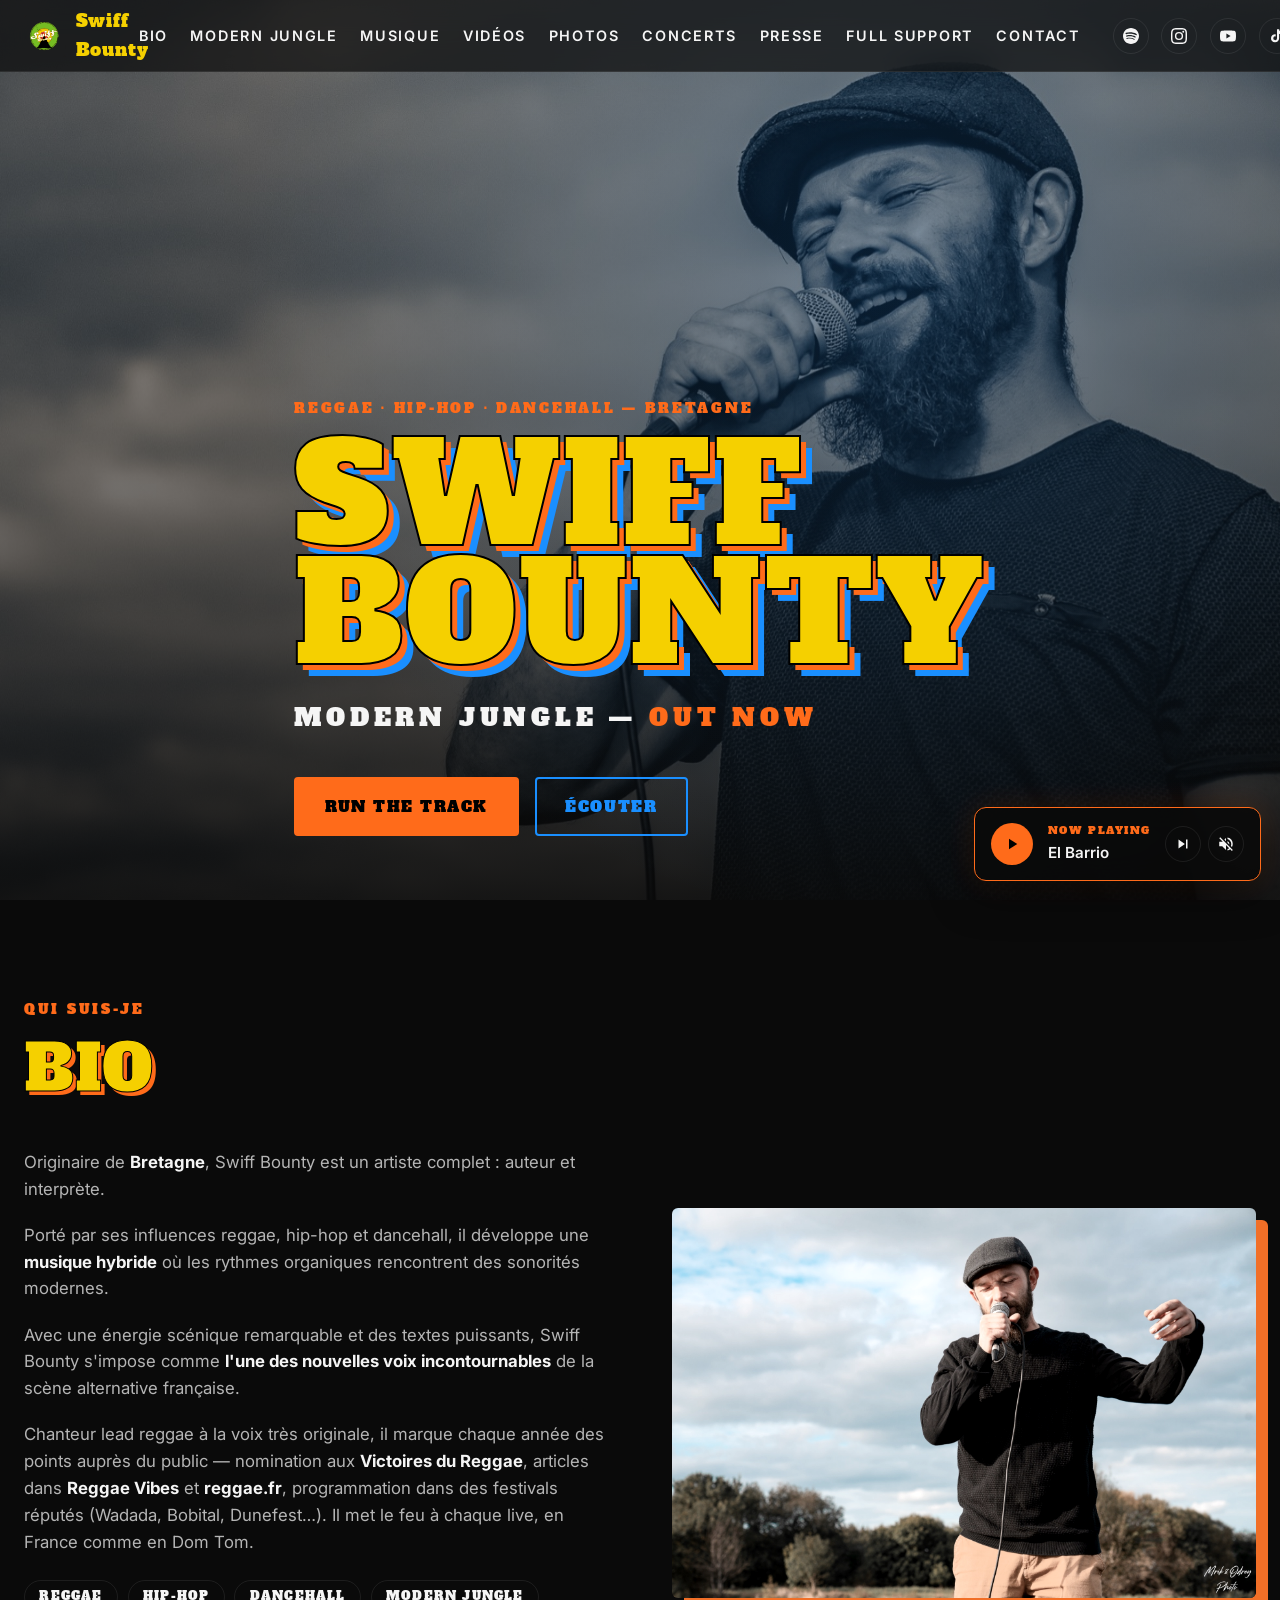
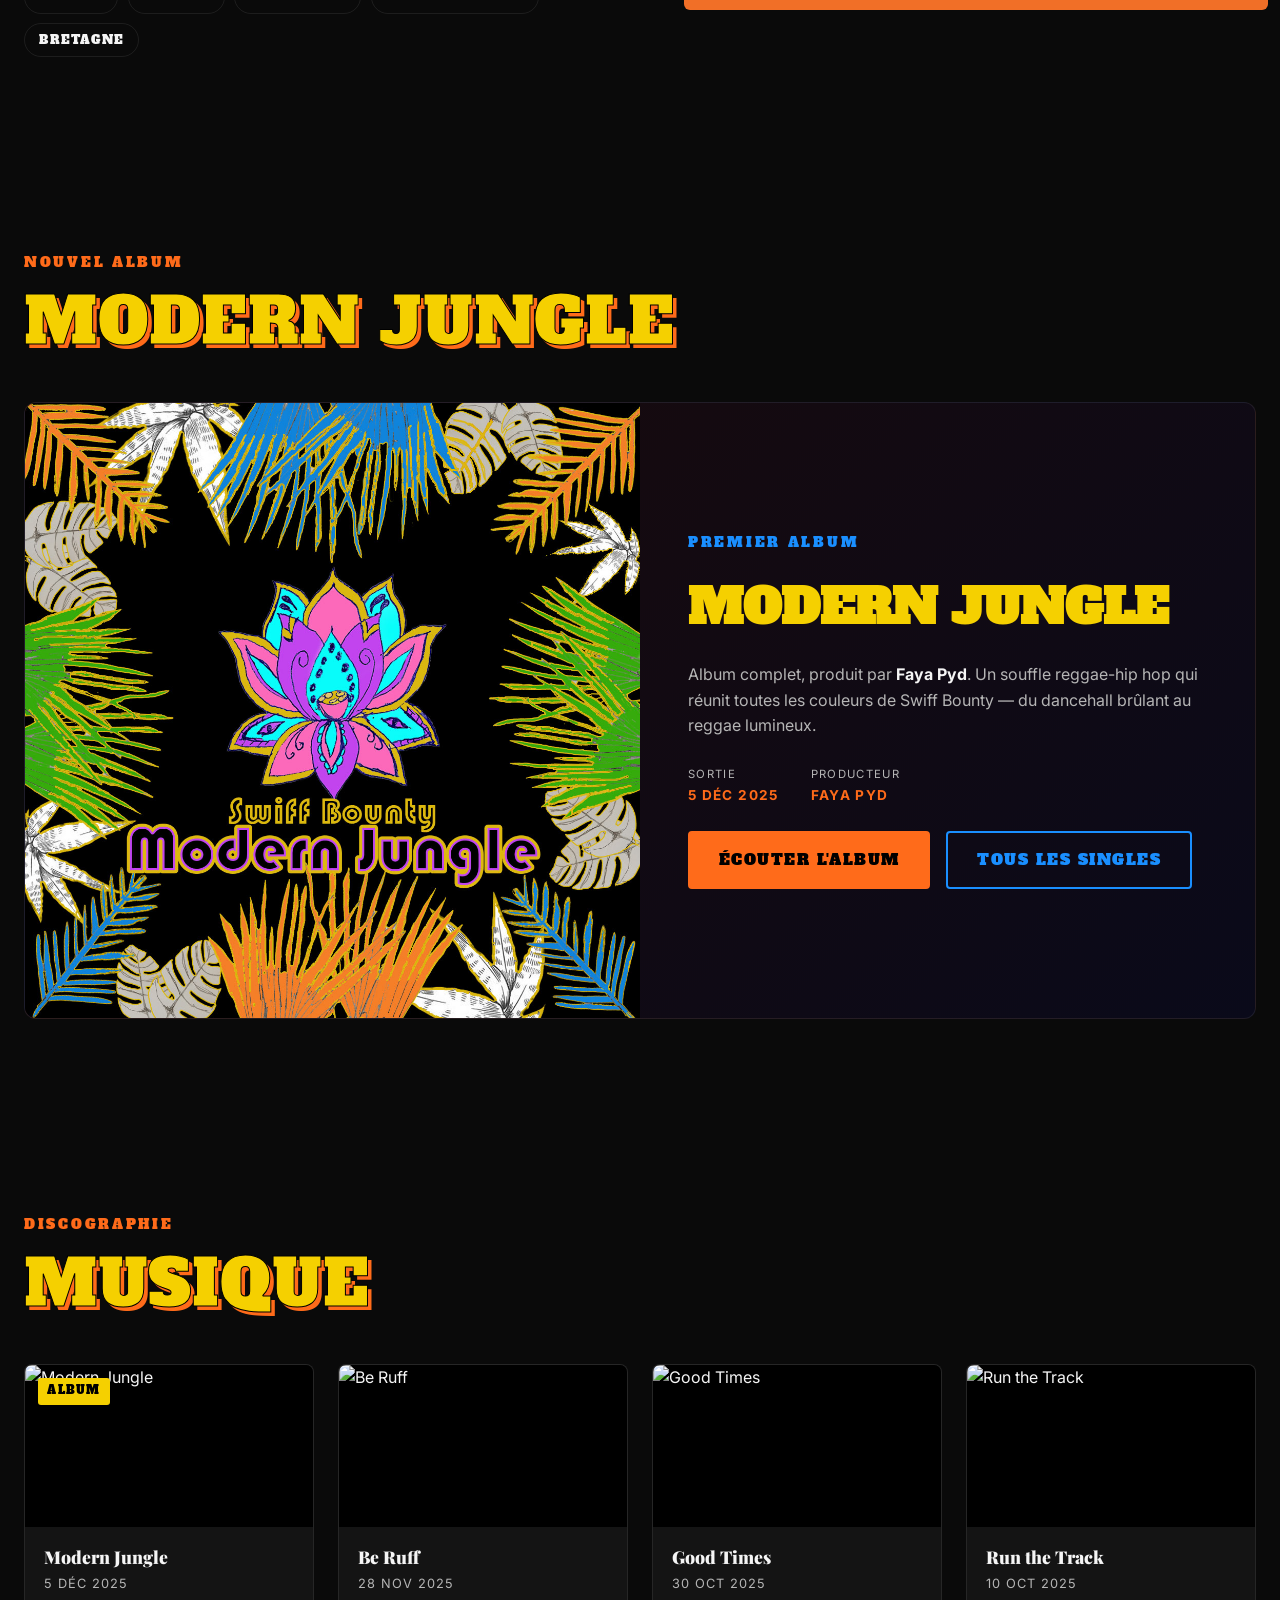
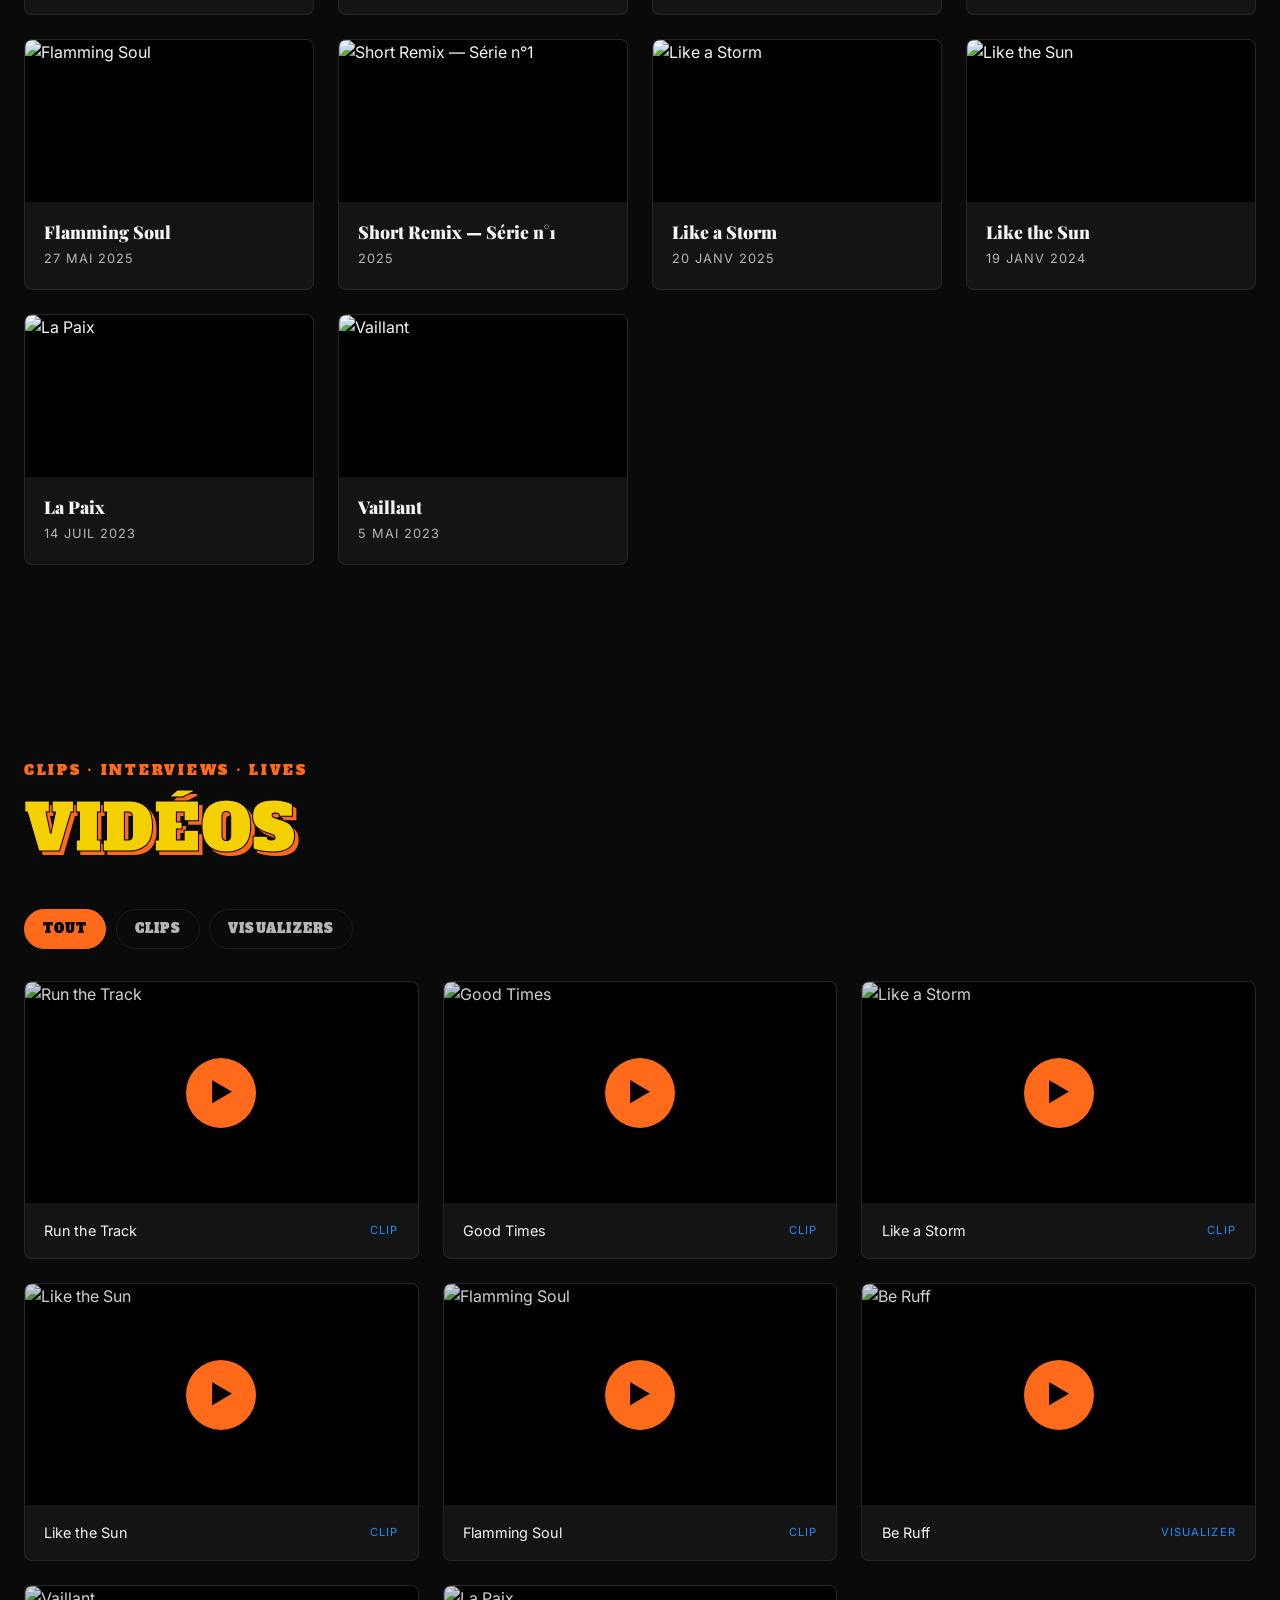
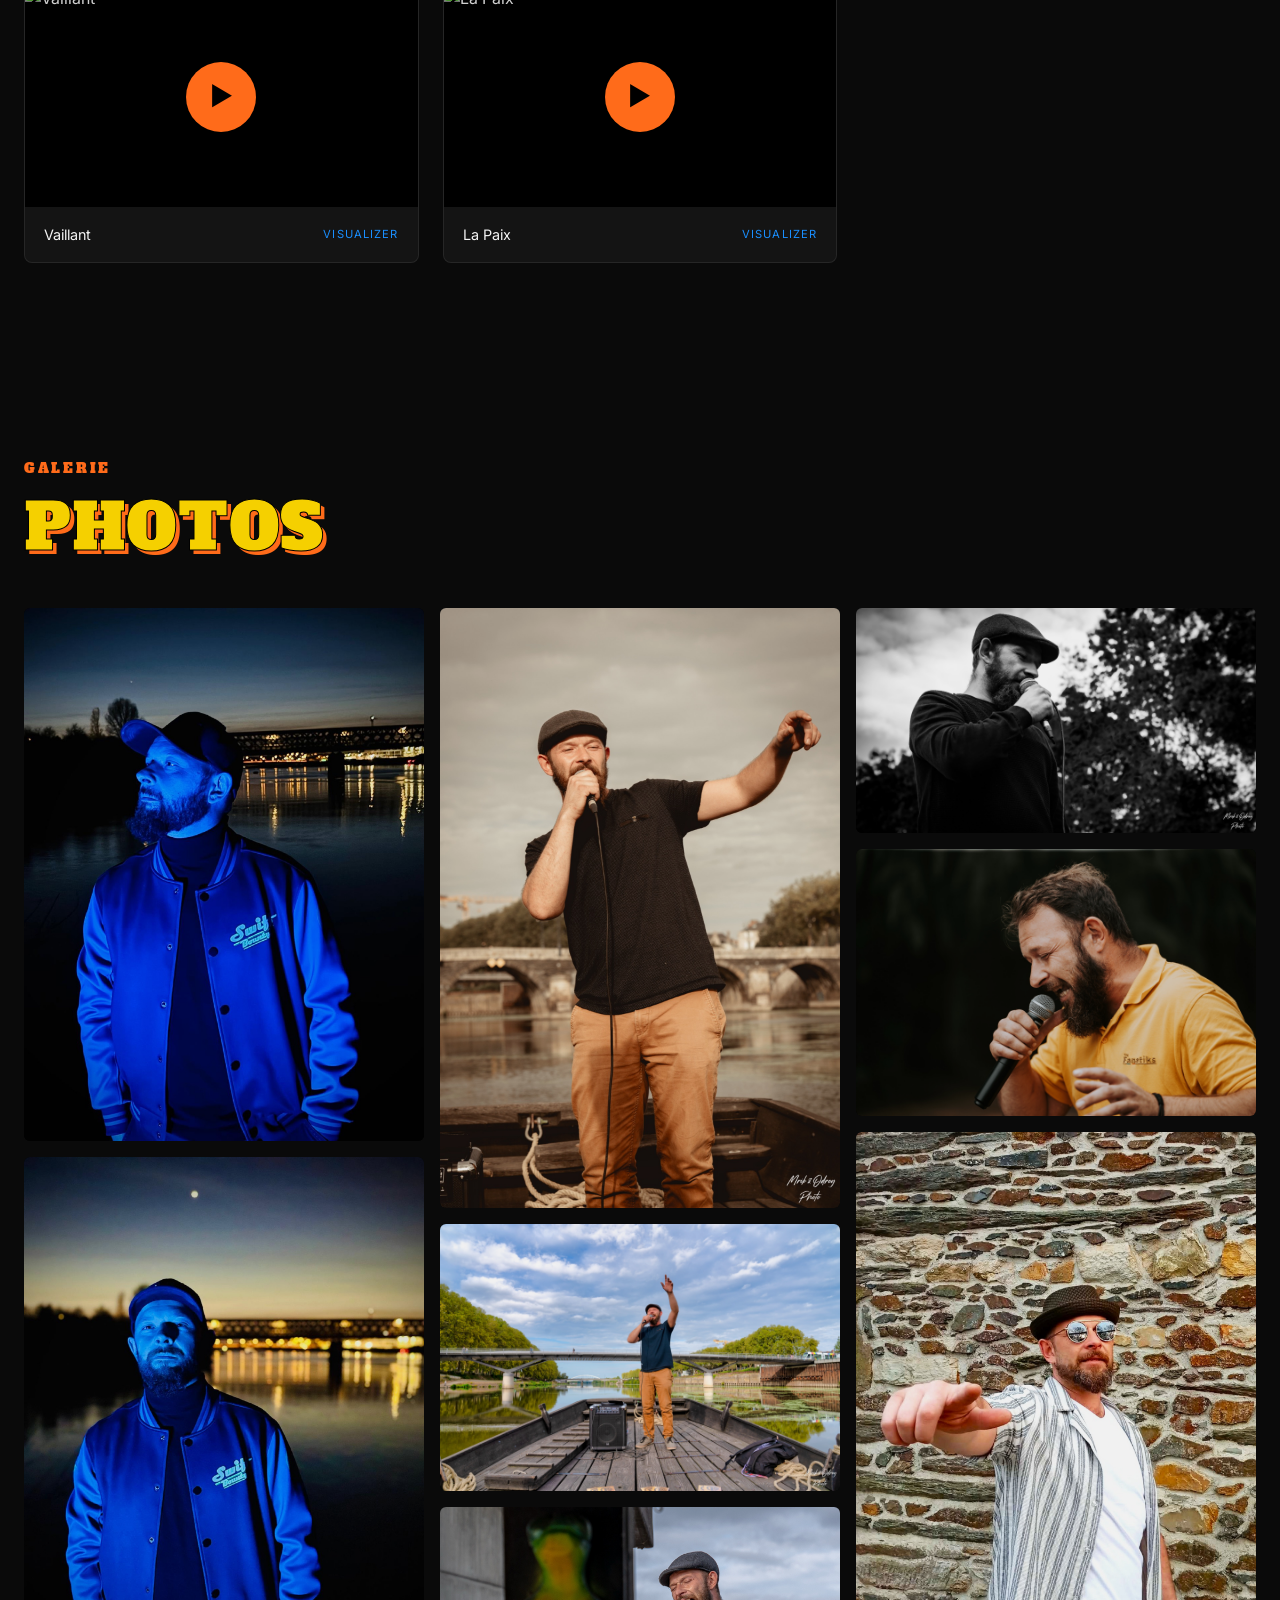
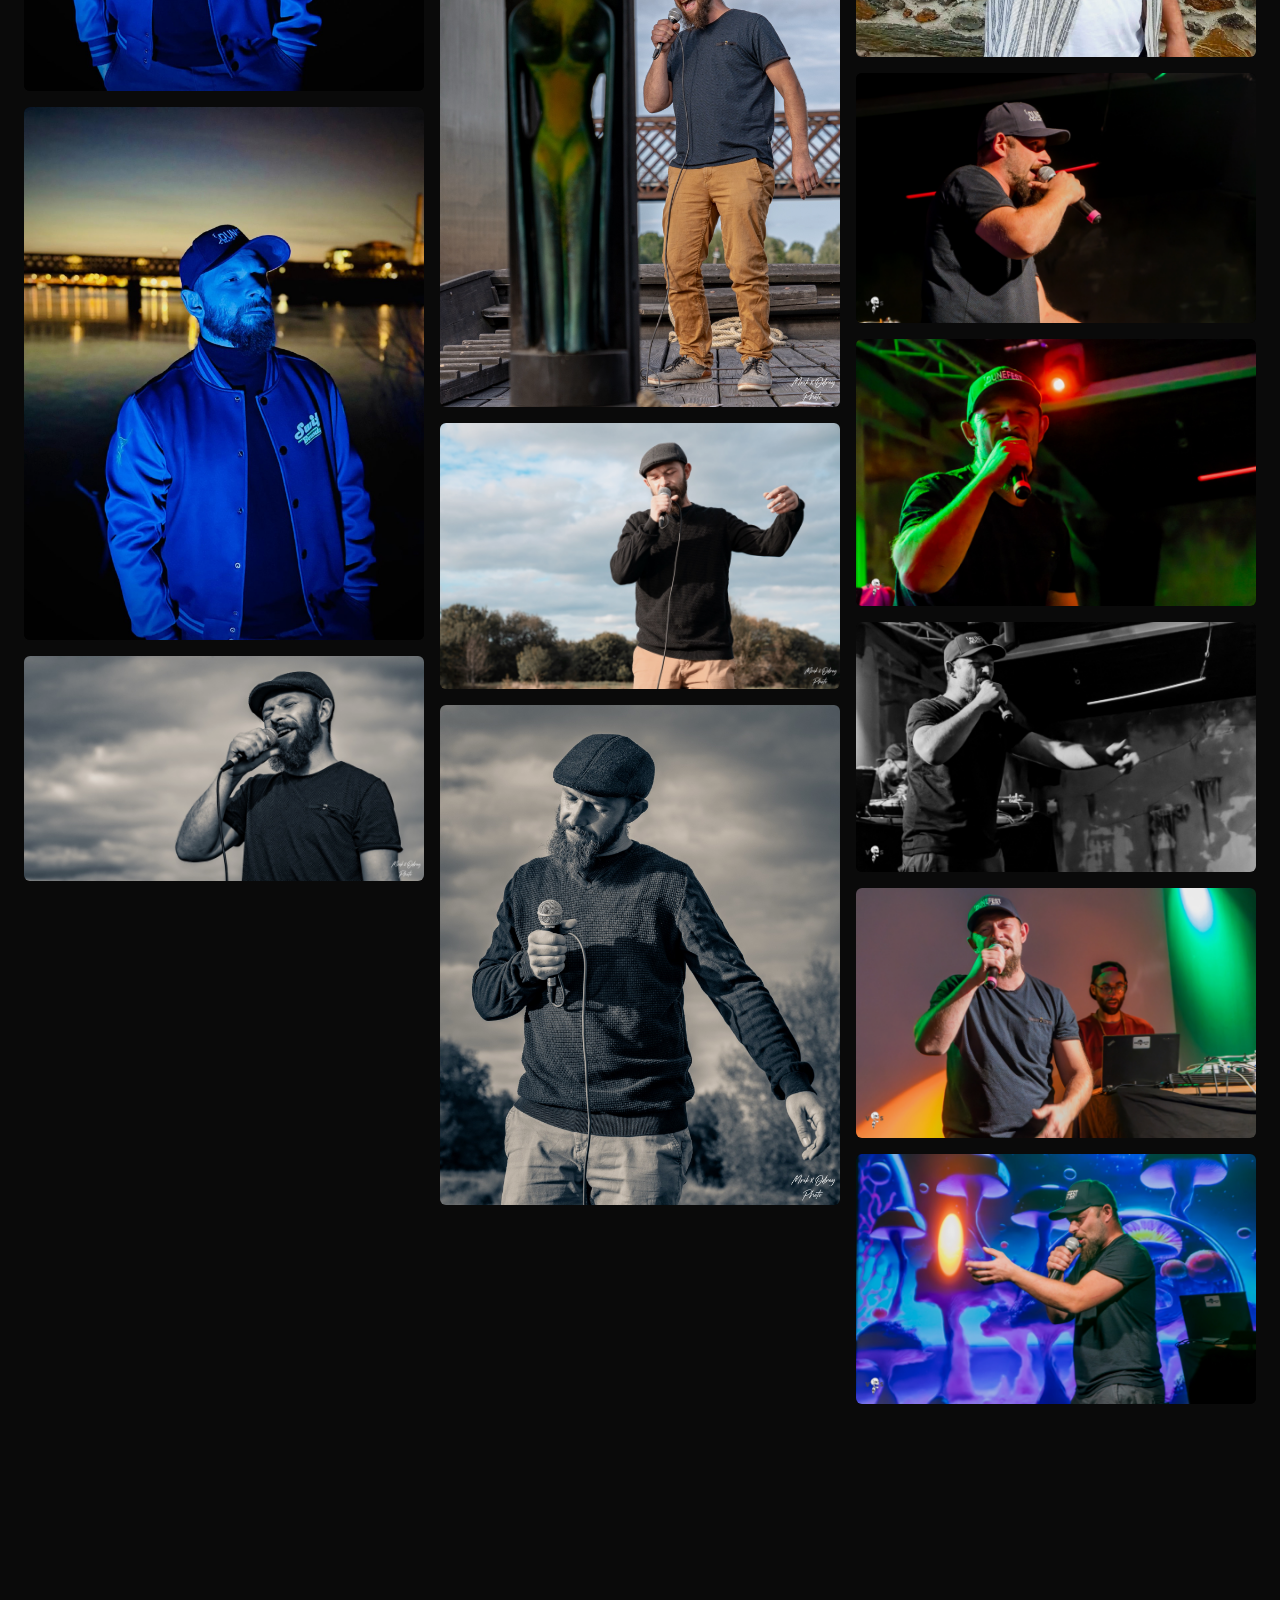
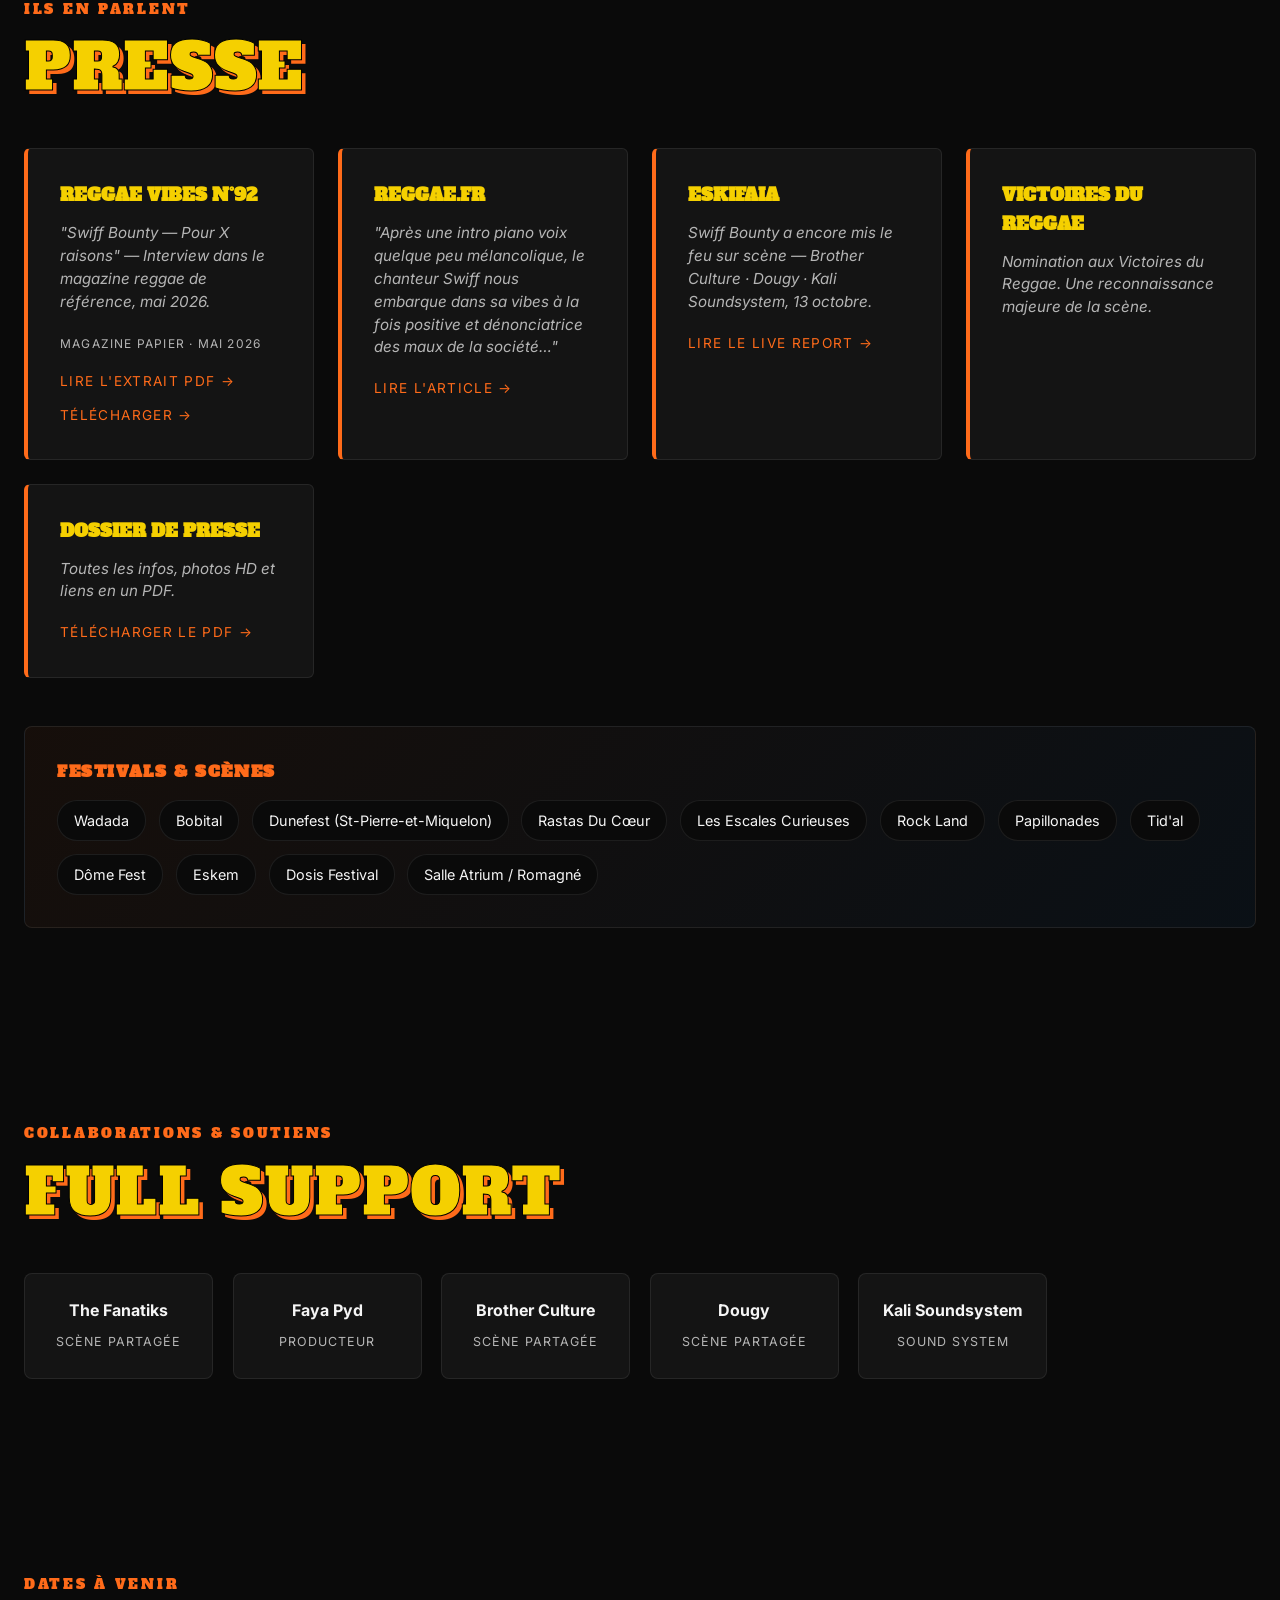
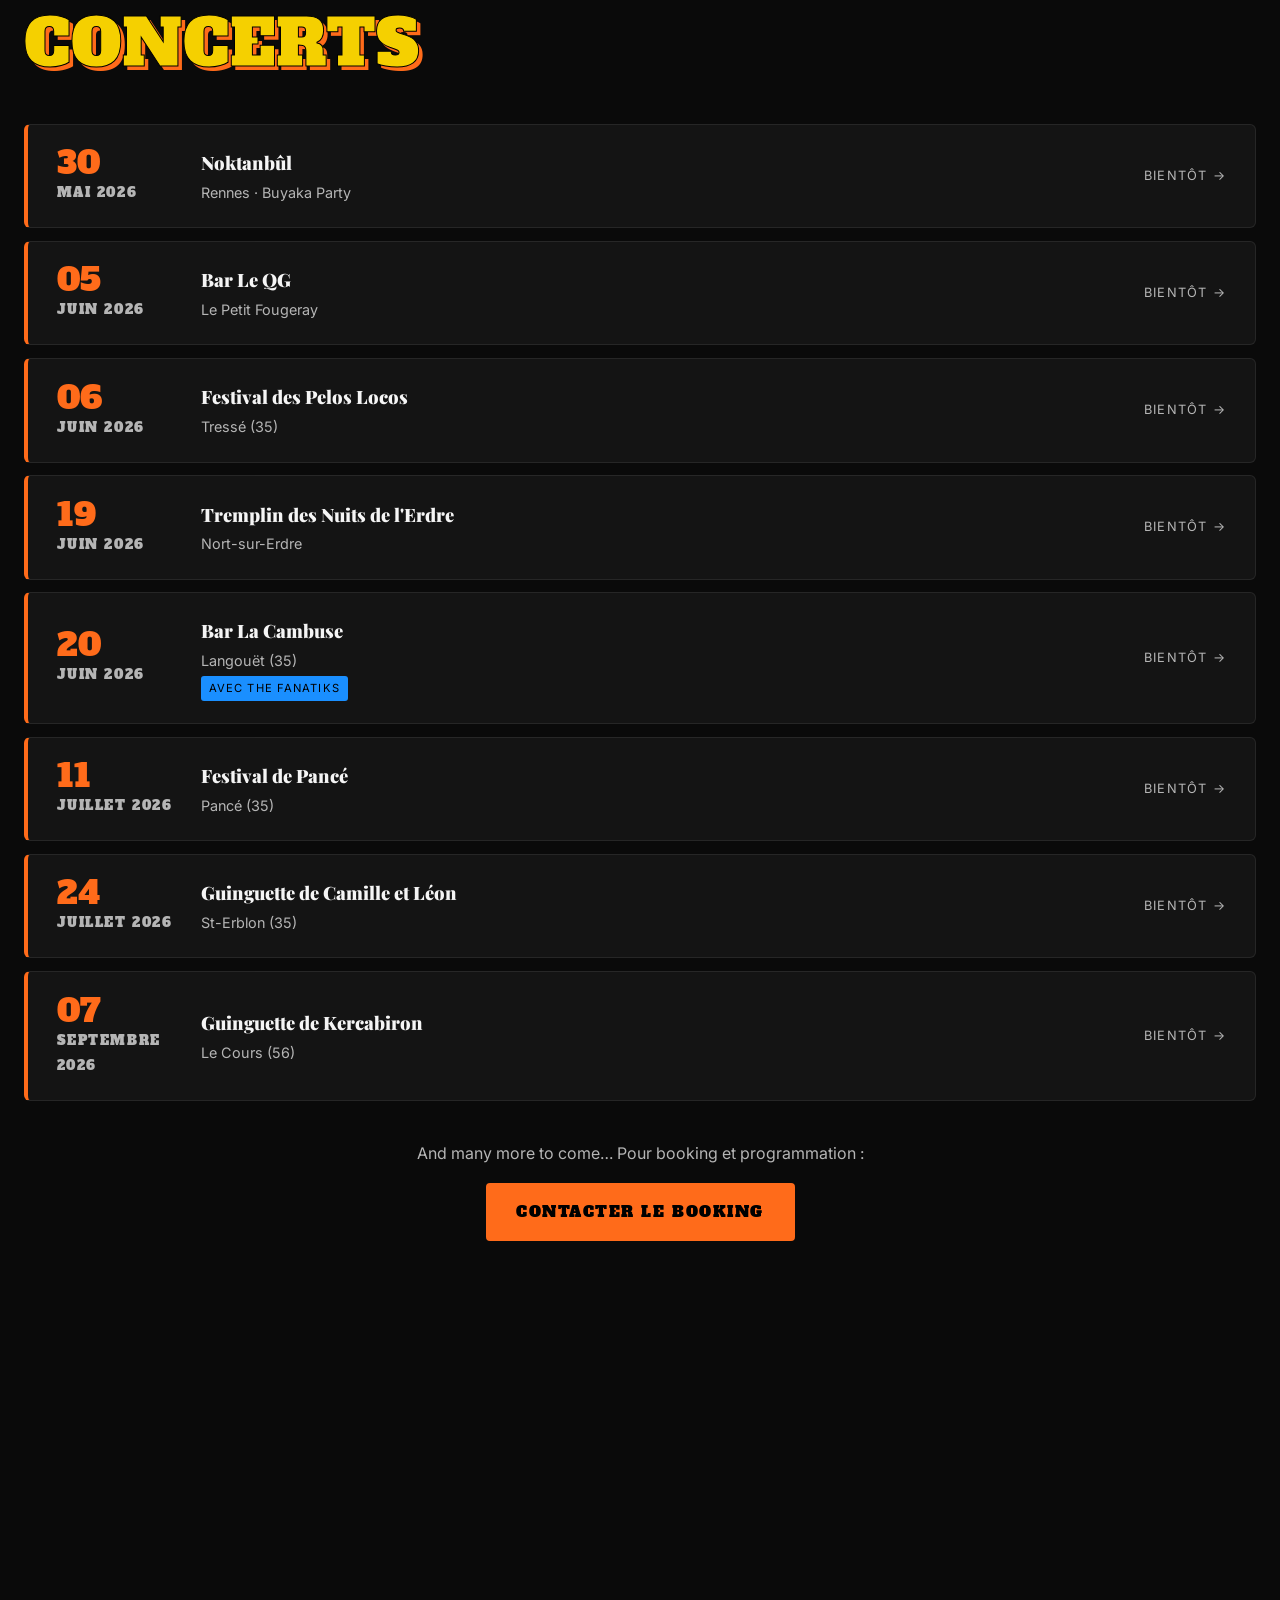
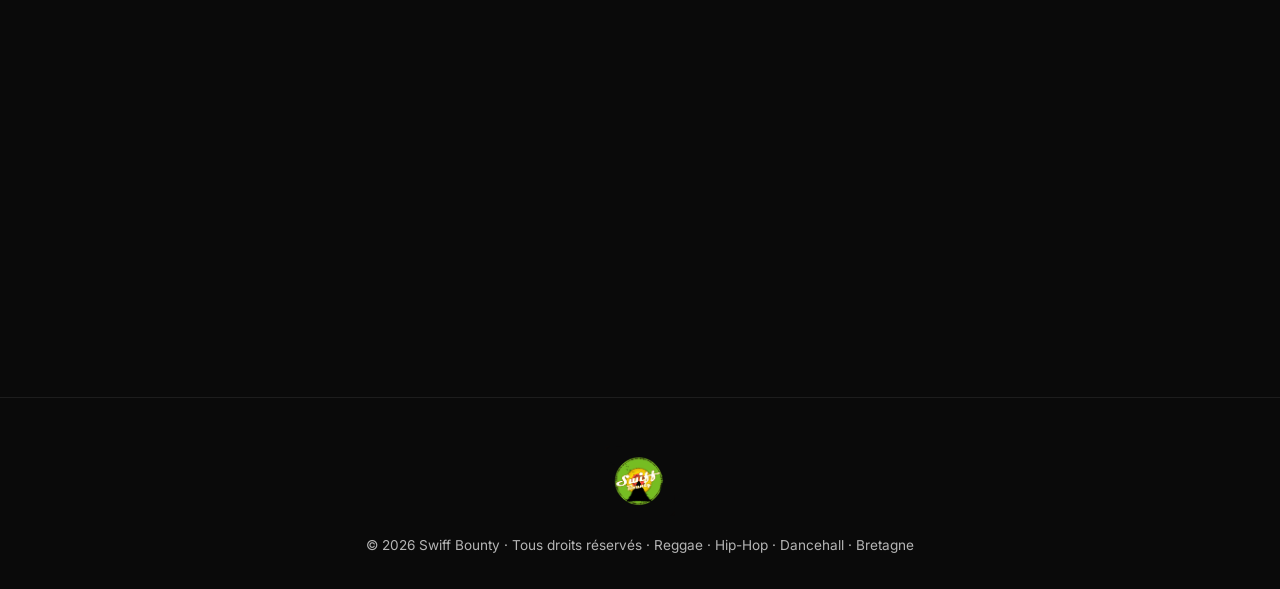
==== commit a3d24dce: "Update navigation links and adjust hero section ID for improved accessibility" ====
--- a/docs/index.html
+++ b/docs/index.html
@@ -20,7 +20,7 @@
 <!-- ========== NAV ========== -->
 <nav class="topnav">
   <div class="container">
-    <a href="#hero" class="nav-logo">
+    <a href="#swiff" class="nav-logo">
       <img src="assets/img/logos/logo-mark.png" alt="Swiff Bounty">
       <span>Swiff Bounty</span>
     </a>
@@ -59,7 +59,7 @@
 </nav>
 
 <!-- ========== HERO ========== -->
-<header class="hero" id="hero">
+<header class="hero" id="swiff">
   <img class="hero-bg" src="assets/img/photos/DSC07447-Modifier.jpg" alt="" fetchpriority="high" decoding="async">
   <div class="hero-shade"></div>
   <div class="container">
--- a/docs/assets/css/main.css
+++ b/docs/assets/css/main.css
@@ -98,13 +98,14 @@
   color: var(--yellow);
   letter-spacing: 0.05em;
 }
-.nav-links { display: flex; gap: 1.8rem; align-items: center; }
+.nav-links { display: flex; gap: 1.4rem; align-items: center; margin: 0 2rem; }
 .nav-links a {
   font-size: 0.9rem;
   text-transform: uppercase;
   letter-spacing: 0.12em;
   font-weight: 600;
   position: relative;
+  white-space: nowrap;
 }
 .nav-links a::after {
   content: "";
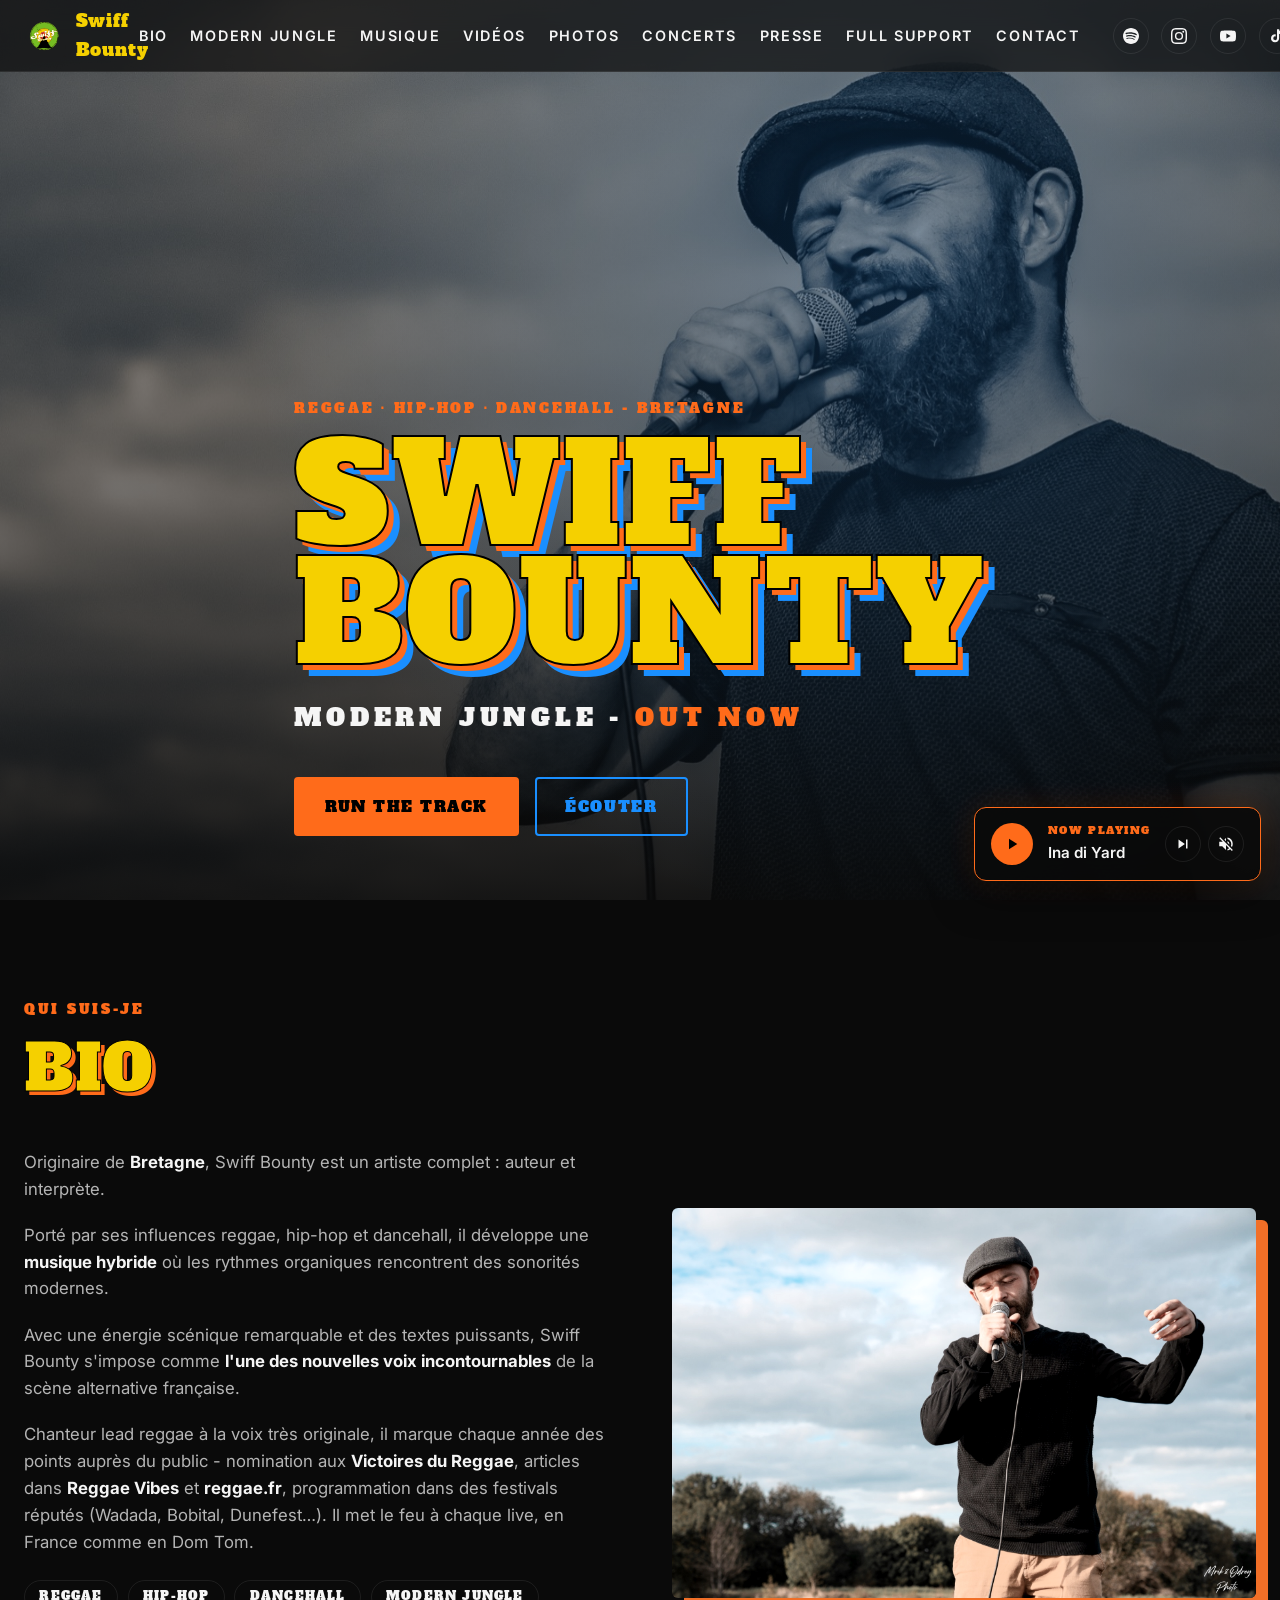
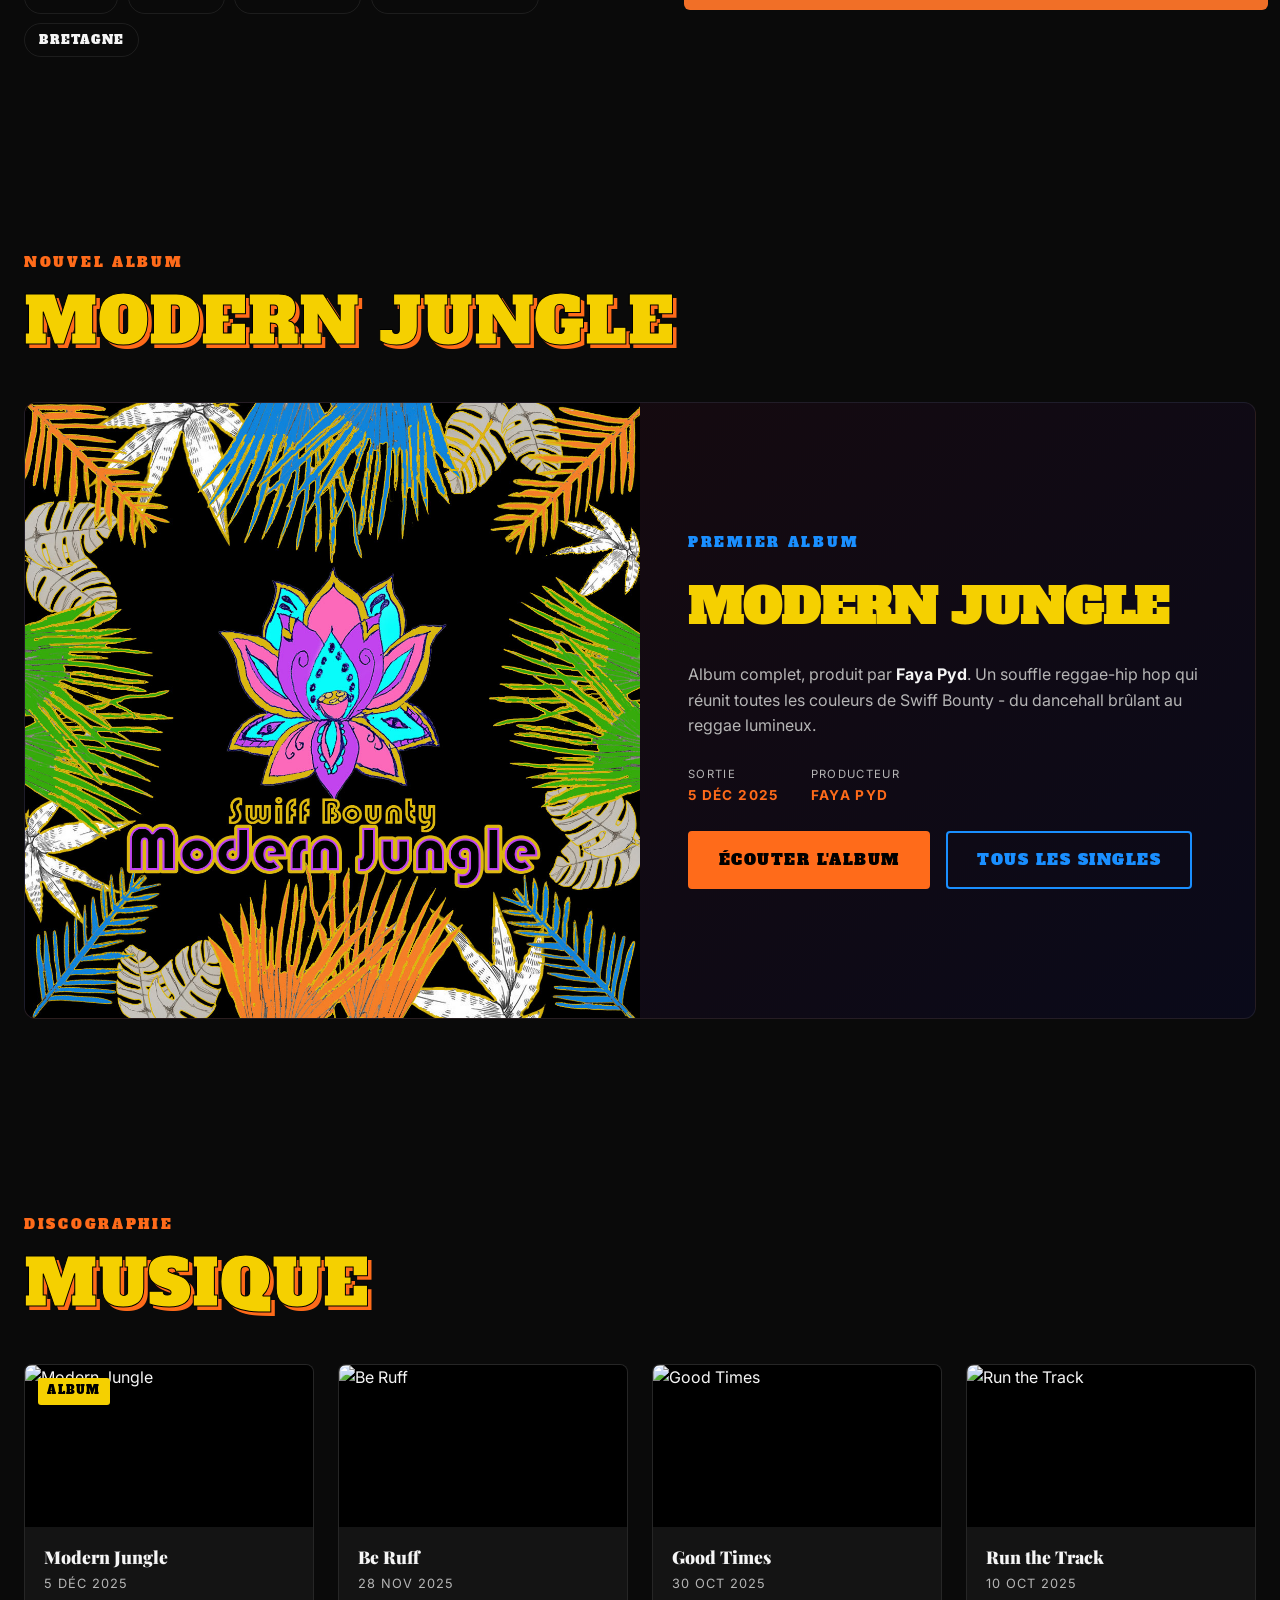
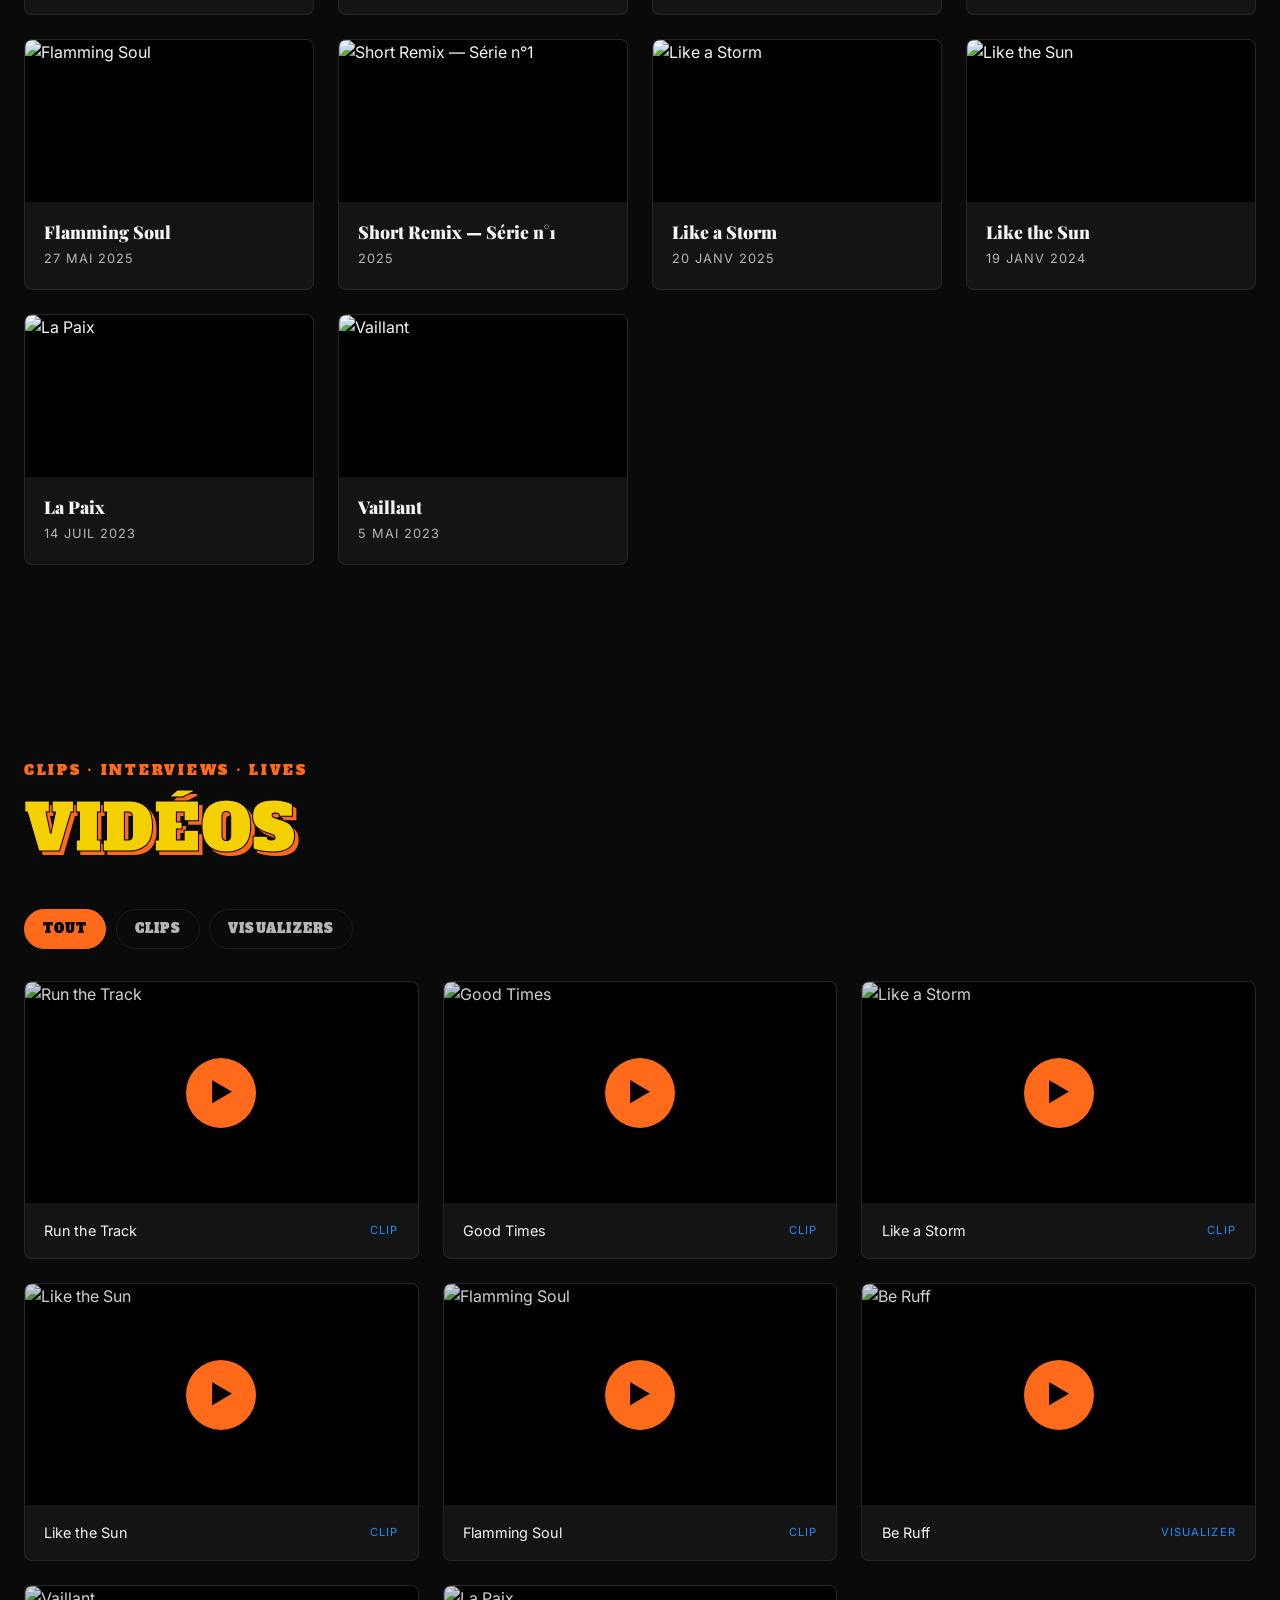
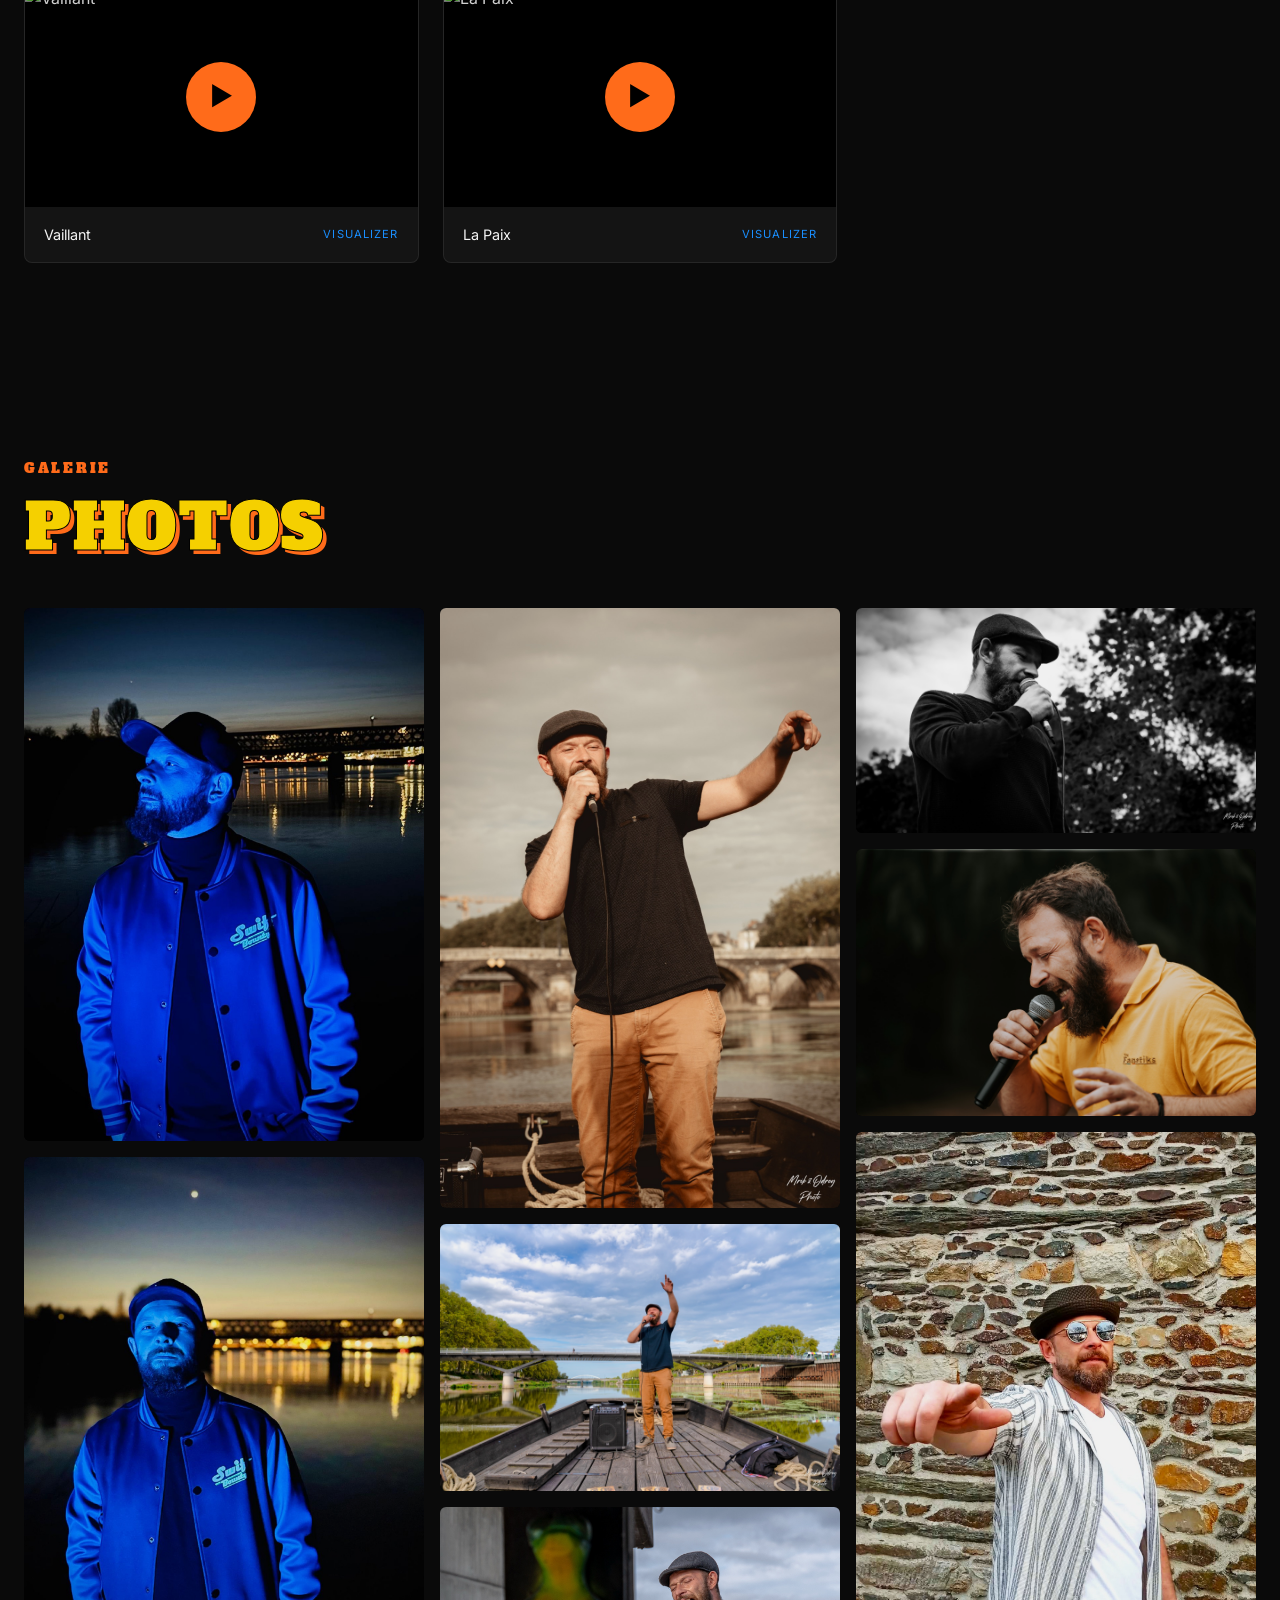
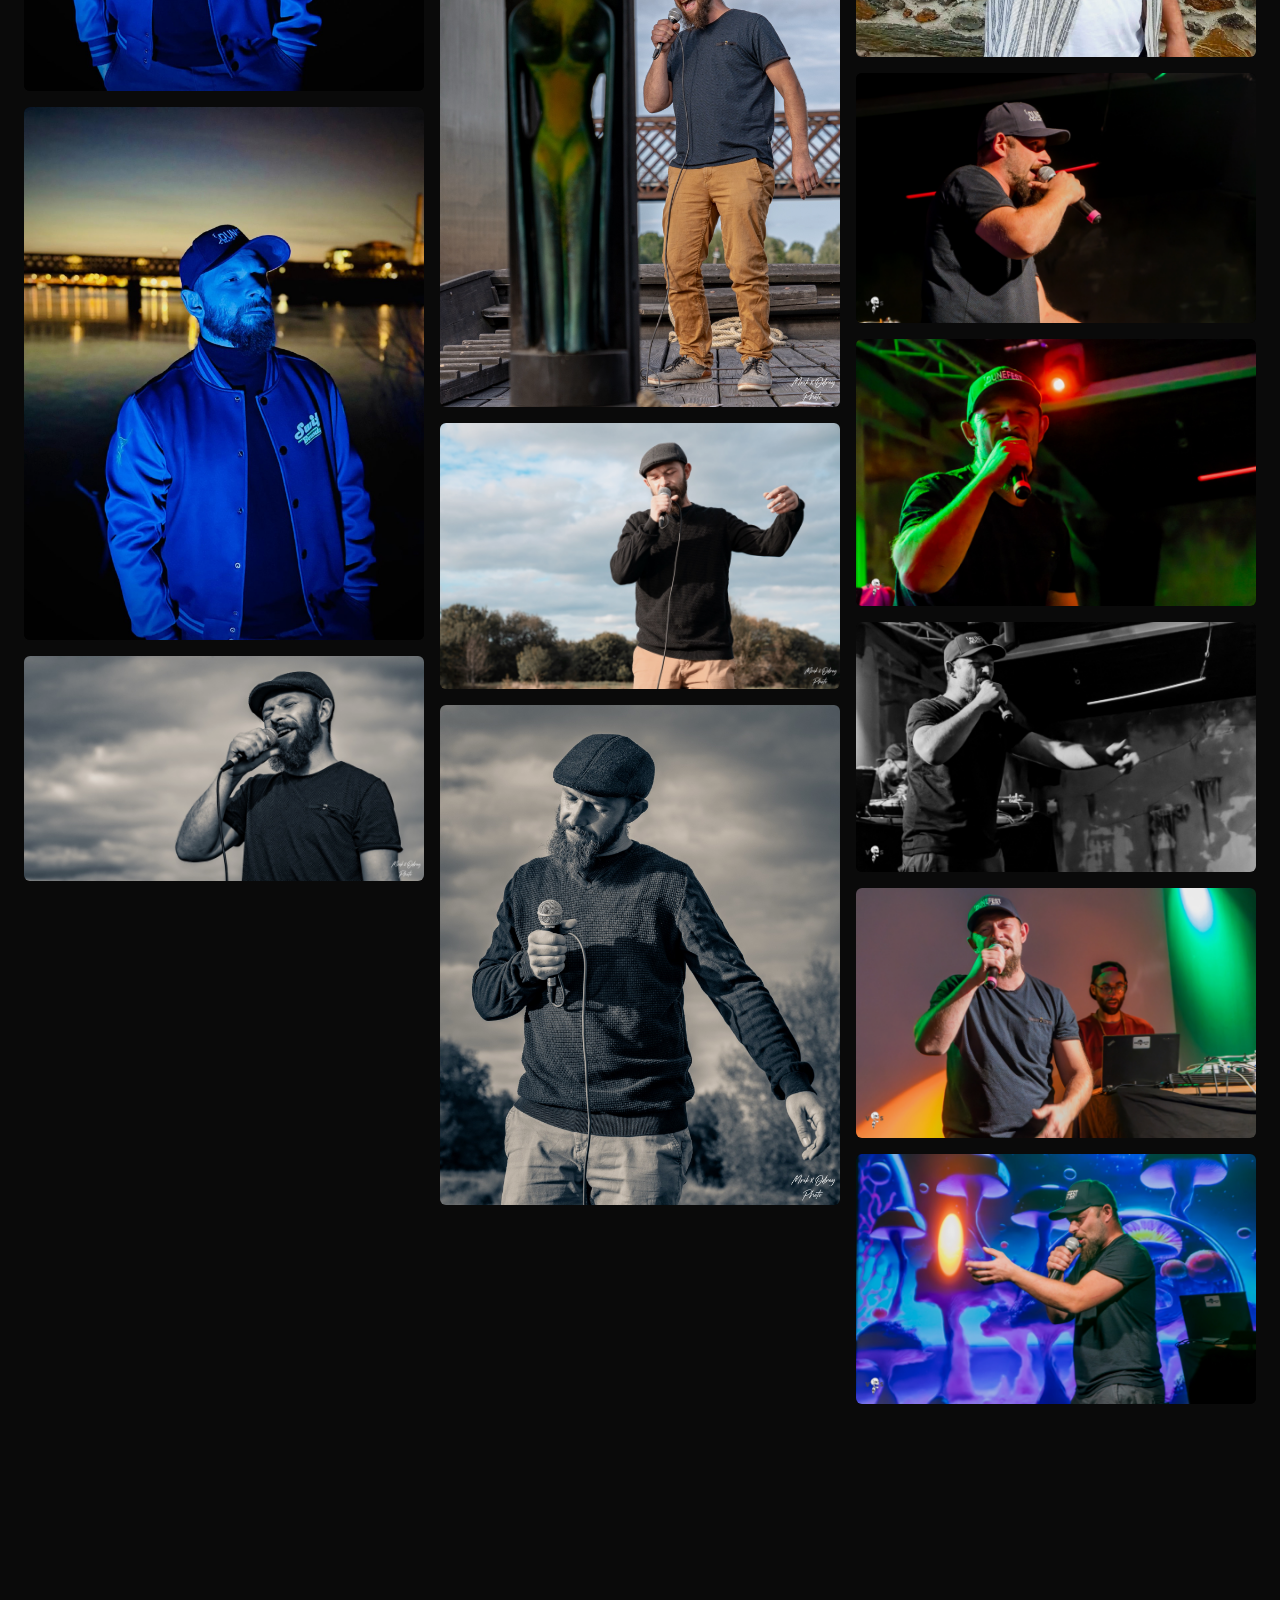
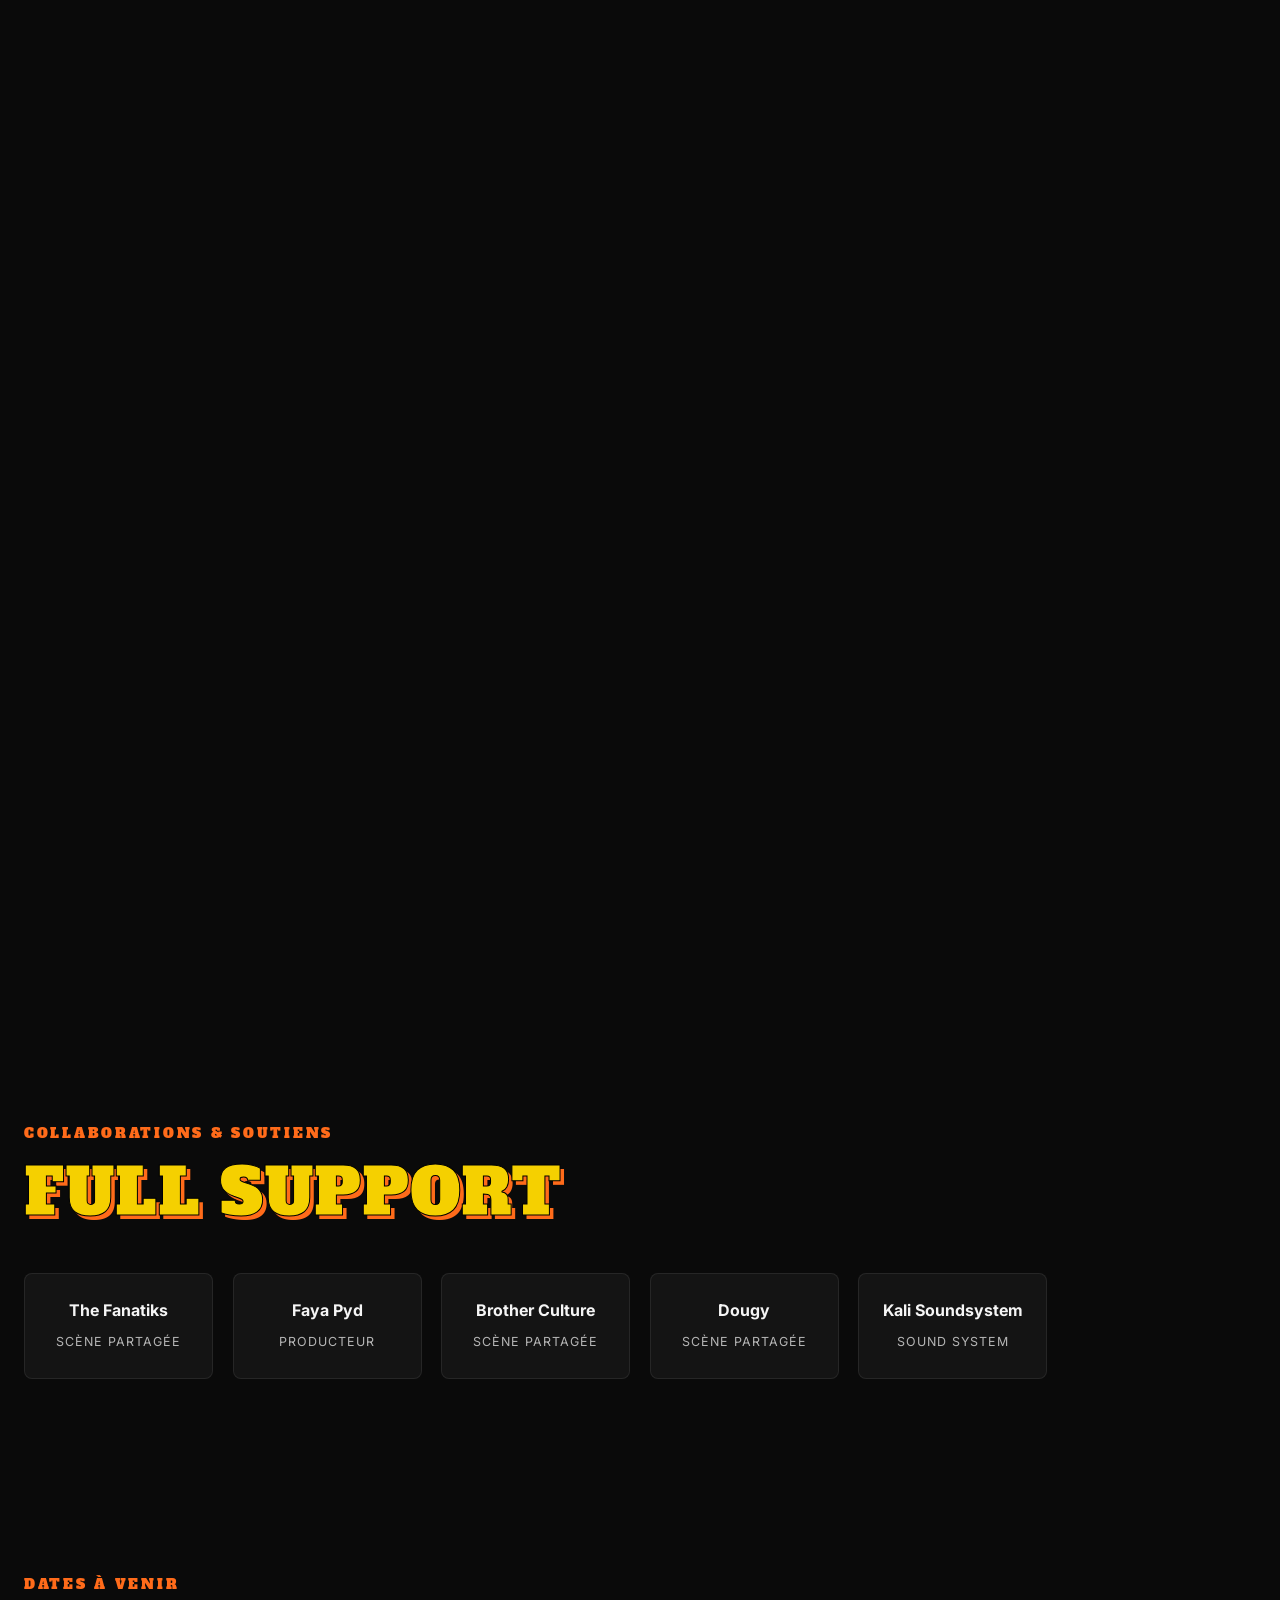
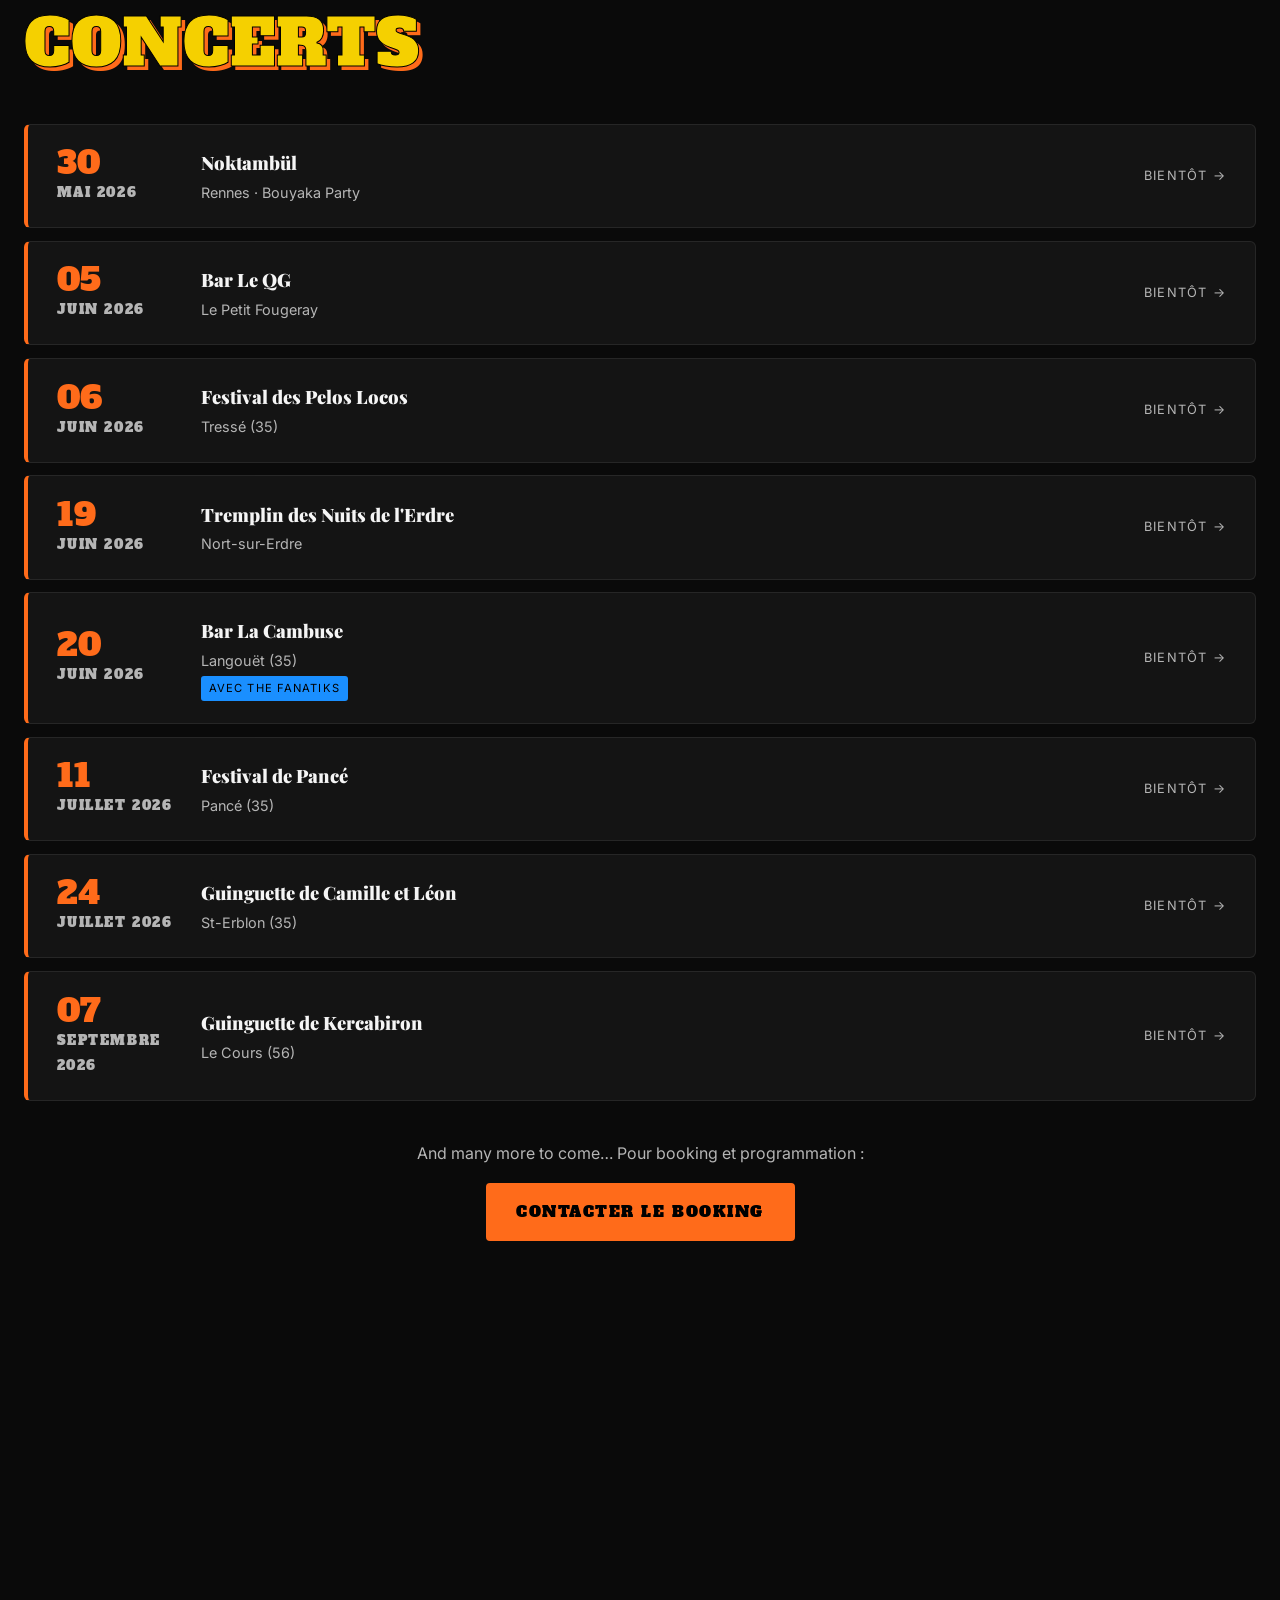
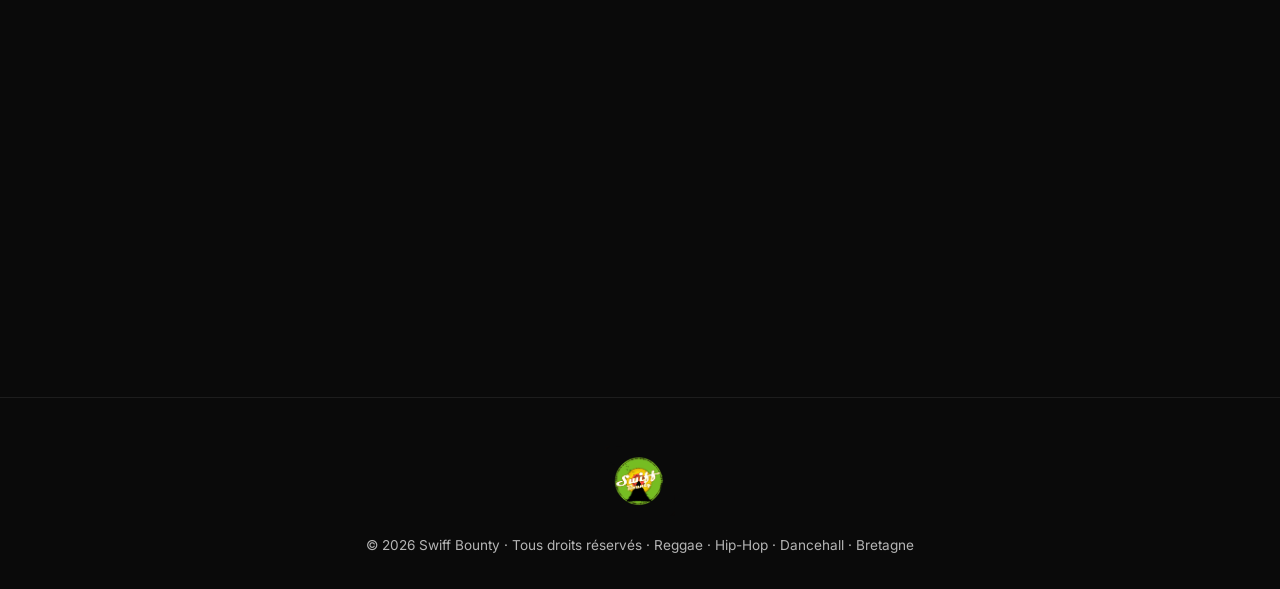
==== commit 7a70b127: "Tiny fixes in names" ====
--- a/docs/index.html
+++ b/docs/index.html
@@ -3,10 +3,10 @@
 <head>
 <meta charset="UTF-8">
 <meta name="viewport" content="width=device-width, initial-scale=1.0">
-<title>Swiff Bounty — Reggae · Hip-Hop · Dancehall · Bretagne</title>
-<meta name="description" content="Swiff Bounty — artiste reggae / hip-hop / dancehall originaire de Bretagne. Album Modern Jungle, concerts, clips, photos. Une nouvelle voix incontournable de la scène alternative française.">
-<meta property="og:title" content="Swiff Bounty — Modern Jungle">
-<meta property="og:description" content="Reggae · Hip-Hop · Dancehall — Modern Jungle, premier album. Bretagne.">
+<title>Swiff Bounty - Reggae · Hip-Hop · Dancehall · Bretagne</title>
+<meta name="description" content="Swiff Bounty - artiste reggae / hip-hop / dancehall originaire de Bretagne. Album Modern Jungle, concerts, clips, photos. Une nouvelle voix incontournable de la scène alternative française.">
+<meta property="og:title" content="Swiff Bounty - Modern Jungle">
+<meta property="og:description" content="Reggae · Hip-Hop · Dancehall - Modern Jungle, premier album. Bretagne.">
 <meta property="og:image" content="assets/img/photos/photo-couv-2025.jpeg">
 <meta property="og:type" content="website">
 <link rel="icon" type="image/png" href="assets/img/logos/logo-mark.png">
@@ -63,9 +63,9 @@
   <img class="hero-bg" src="assets/img/photos/DSC07447-Modifier.jpg" alt="" fetchpriority="high" decoding="async">
   <div class="hero-shade"></div>
   <div class="container">
-    <span class="eyebrow">Reggae · Hip-Hop · Dancehall — Bretagne</span>
+    <span class="eyebrow">Reggae · Hip-Hop · Dancehall - Bretagne</span>
     <h1>Swiff<br>Bounty</h1>
-    <p class="hero-sub">Modern Jungle — <span>Out now</span></p>
+    <p class="hero-sub">Modern Jungle - <span>Out now</span></p>
     <div class="hero-ctas">
       <a class="btn" href="#album">Run the Track</a>
       <a class="btn btn-ghost" href="#musique">Écouter</a>
@@ -85,7 +85,7 @@
         <p>Originaire de <strong>Bretagne</strong>, Swiff Bounty est un artiste complet : auteur et interprète.</p>
         <p>Porté par ses influences reggae, hip-hop et dancehall, il développe une <strong>musique hybride</strong> où les rythmes organiques rencontrent des sonorités modernes.</p>
         <p>Avec une énergie scénique remarquable et des textes puissants, Swiff Bounty s'impose comme <strong>l'une des nouvelles voix incontournables</strong> de la scène alternative française.</p>
-        <p>Chanteur lead reggae à la voix très originale, il marque chaque année des points auprès du public — nomination aux <strong>Victoires du Reggae</strong>, articles dans <strong>Reggae Vibes</strong> et <strong>reggae.fr</strong>, programmation dans des festivals réputés (Wadada, Bobital, Dunefest…). Il met le feu à chaque live, en France comme en Dom Tom.</p>
+        <p>Chanteur lead reggae à la voix très originale, il marque chaque année des points auprès du public - nomination aux <strong>Victoires du Reggae</strong>, articles dans <strong>Reggae Vibes</strong> et <strong>reggae.fr</strong>, programmation dans des festivals réputés (Wadada, Bobital, Dunefest…). Il met le feu à chaque live, en France comme en Dom Tom.</p>
         <div class="bio-tags">
           <span>Reggae</span><span>Hip-Hop</span><span>Dancehall</span><span>Modern Jungle</span><span>Bretagne</span>
         </div>
@@ -106,12 +106,12 @@
     </div>
     <div class="album-feature reveal">
       <div class="album-feature-cover">
-        <img src="assets/img/covers/pochette-modern-jungle-v2.jpg" alt="Modern Jungle — Swiff Bounty">
+        <img src="assets/img/covers/pochette-modern-jungle-v2.jpg" alt="Modern Jungle - Swiff Bounty">
       </div>
       <div class="album-feature-info">
         <span class="eyebrow">Premier album</span>
         <h3>Modern Jungle</h3>
-        <p>Album complet, produit par <strong>Faya Pyd</strong>. Un souffle reggae-hip hop qui réunit toutes les couleurs de Swiff Bounty — du dancehall brûlant au reggae lumineux.</p>
+        <p>Album complet, produit par <strong>Faya Pyd</strong>. Un souffle reggae-hip hop qui réunit toutes les couleurs de Swiff Bounty - du dancehall brûlant au reggae lumineux.</p>
         <div class="album-feature-meta">
           <div><small>Sortie</small><br><strong>5 déc 2025</strong></div>
           <div><small>Producteur</small><br><strong>Faya Pyd</strong></div>
@@ -175,7 +175,7 @@
     <div class="press-grid">
       <div class="press-card reveal">
         <h4>Reggae Vibes n°92</h4>
-        <blockquote>"Swiff Bounty — Pour X raisons" — Interview dans le magazine reggae de référence, mai 2026.</blockquote>
+        <blockquote>"Swiff Bounty - Pour X raisons" - Interview dans le magazine reggae de référence, mai 2026.</blockquote>
         <small style="color:var(--text-dim); text-transform:uppercase; letter-spacing:0.1em; font-size:0.75rem;">Magazine papier · Mai 2026</small>
         <div style="margin-top:1rem; display:flex; gap:0.75rem; flex-wrap:wrap;">
           <a href="extrait-reggae-vibes-swiff.pdf" target="_blank" rel="noopener">Lire l'extrait PDF →</a>
@@ -189,7 +189,7 @@
       </div>
       <div class="press-card reveal">
         <h4>Eskifaia</h4>
-        <blockquote>Swiff Bounty a encore mis le feu sur scène — Brother Culture · Dougy · Kali Soundsystem, 13 octobre.</blockquote>
+        <blockquote>Swiff Bounty a encore mis le feu sur scène - Brother Culture · Dougy · Kali Soundsystem, 13 octobre.</blockquote>
         <a href="https://eskifaia.com/brother-culture-dougy-kali-soundsystem-13-octobre/" target="_blank" rel="noopener">Lire le live report →</a>
       </div>
       <div class="press-card reveal">
@@ -317,7 +317,7 @@
   </button>
   <div class="player-info">
     <small>Now playing</small>
-    <strong id="playerTitle">—</strong>
+    <strong id="playerTitle">-</strong>
   </div>
   <div class="player-controls">
     <button class="player-btn secondary" id="playerNext" aria-label="Suivant">
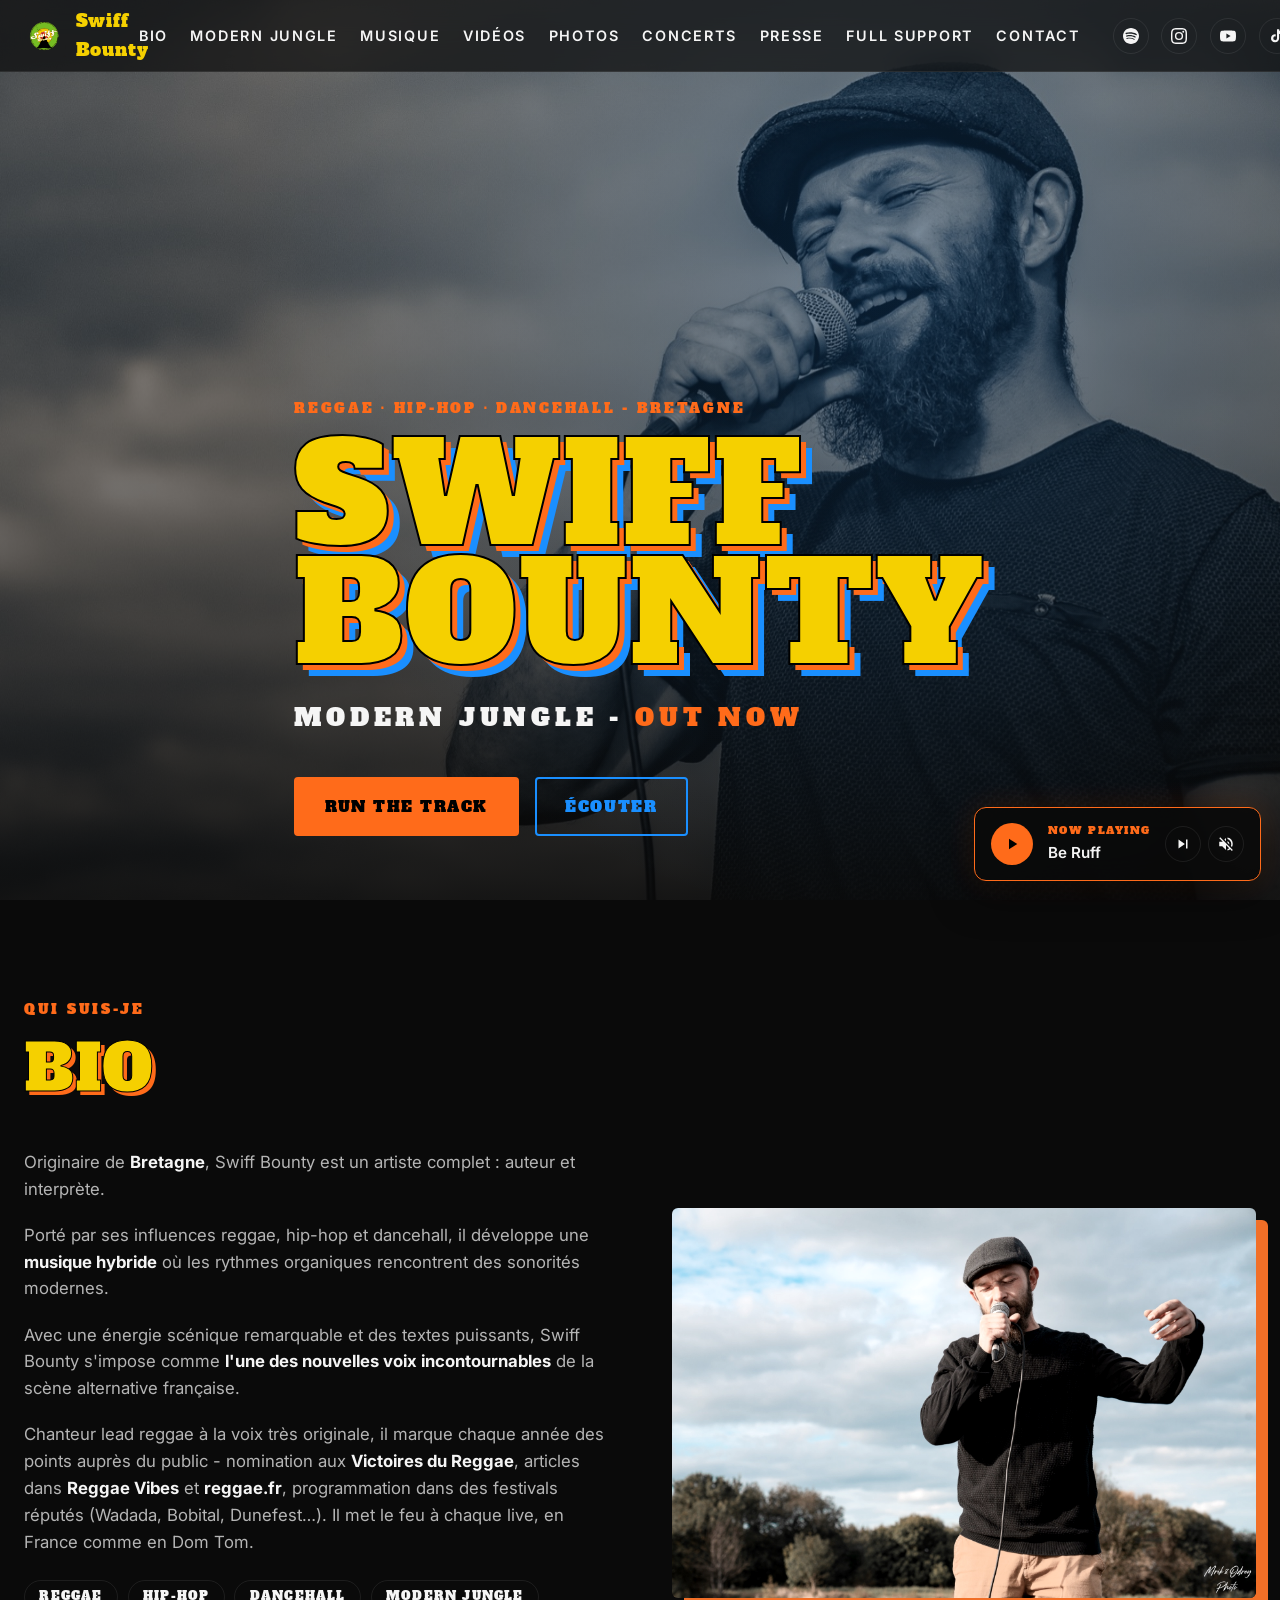
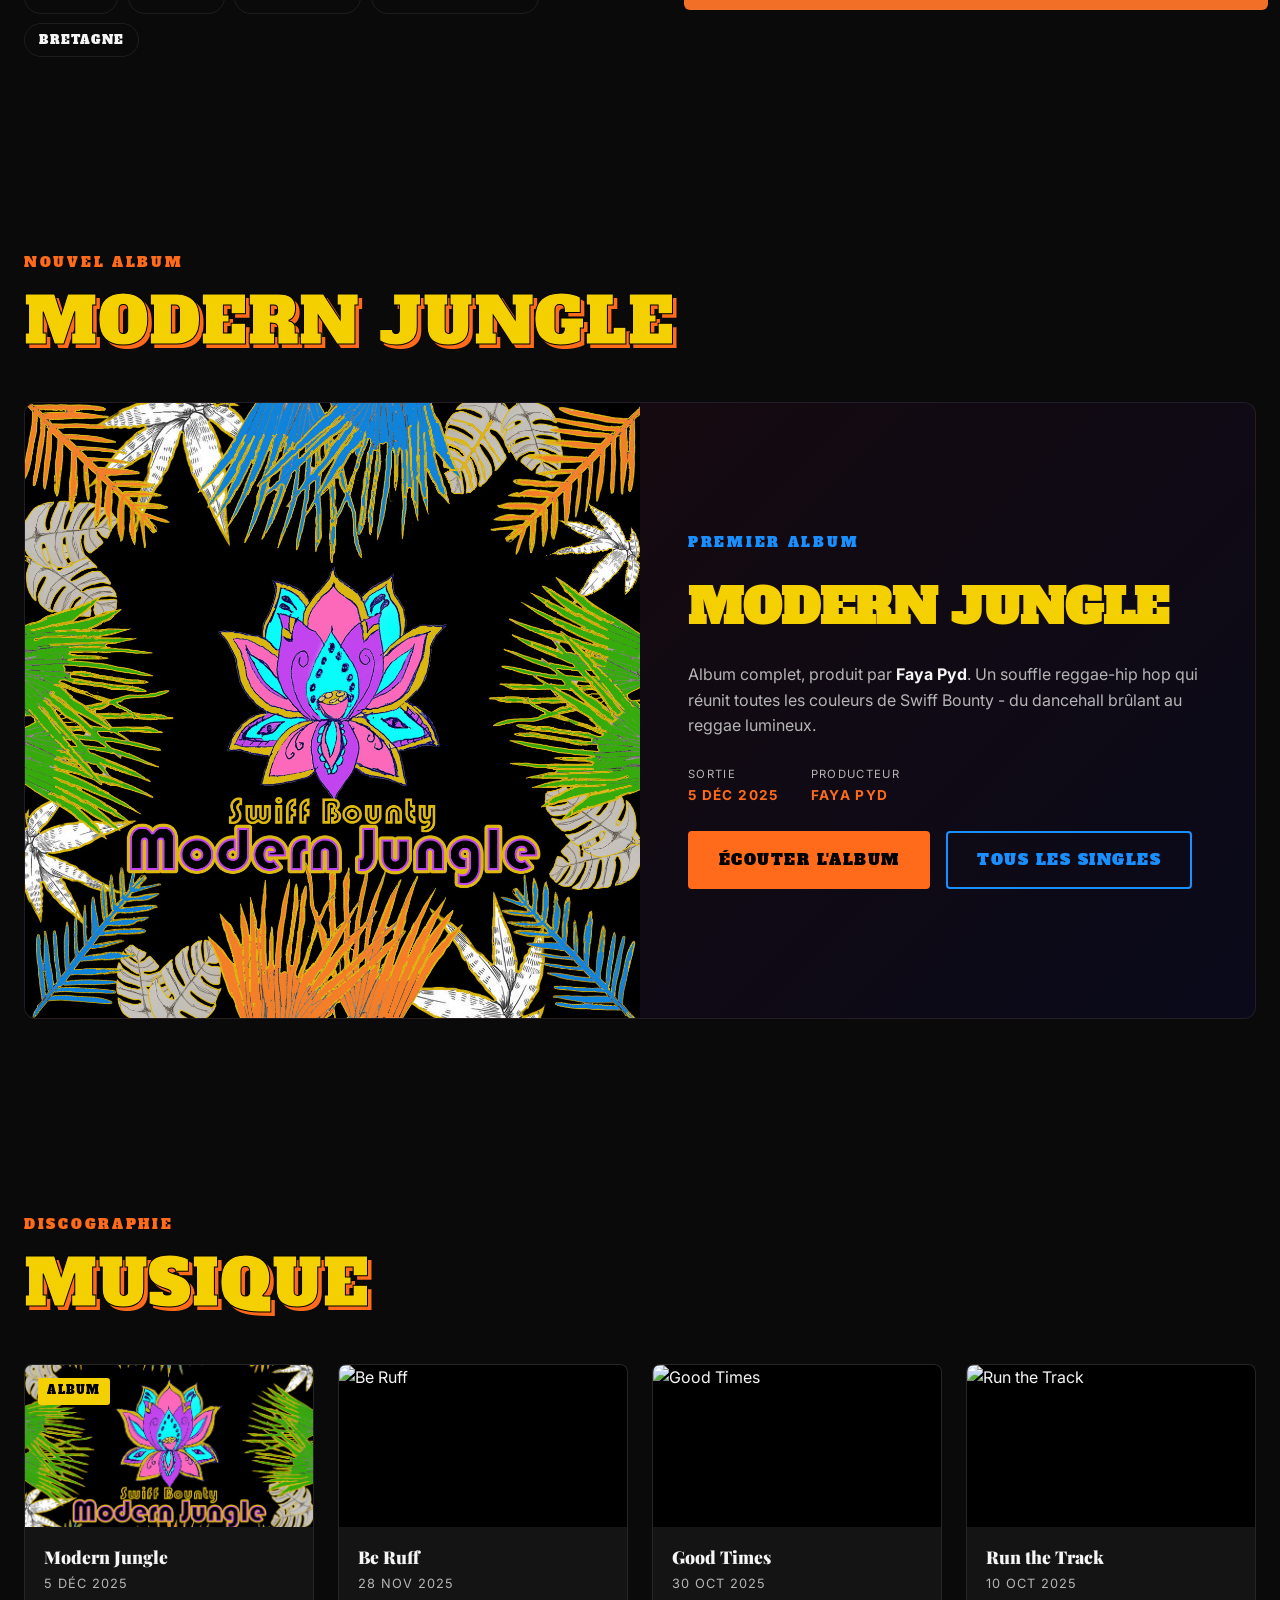
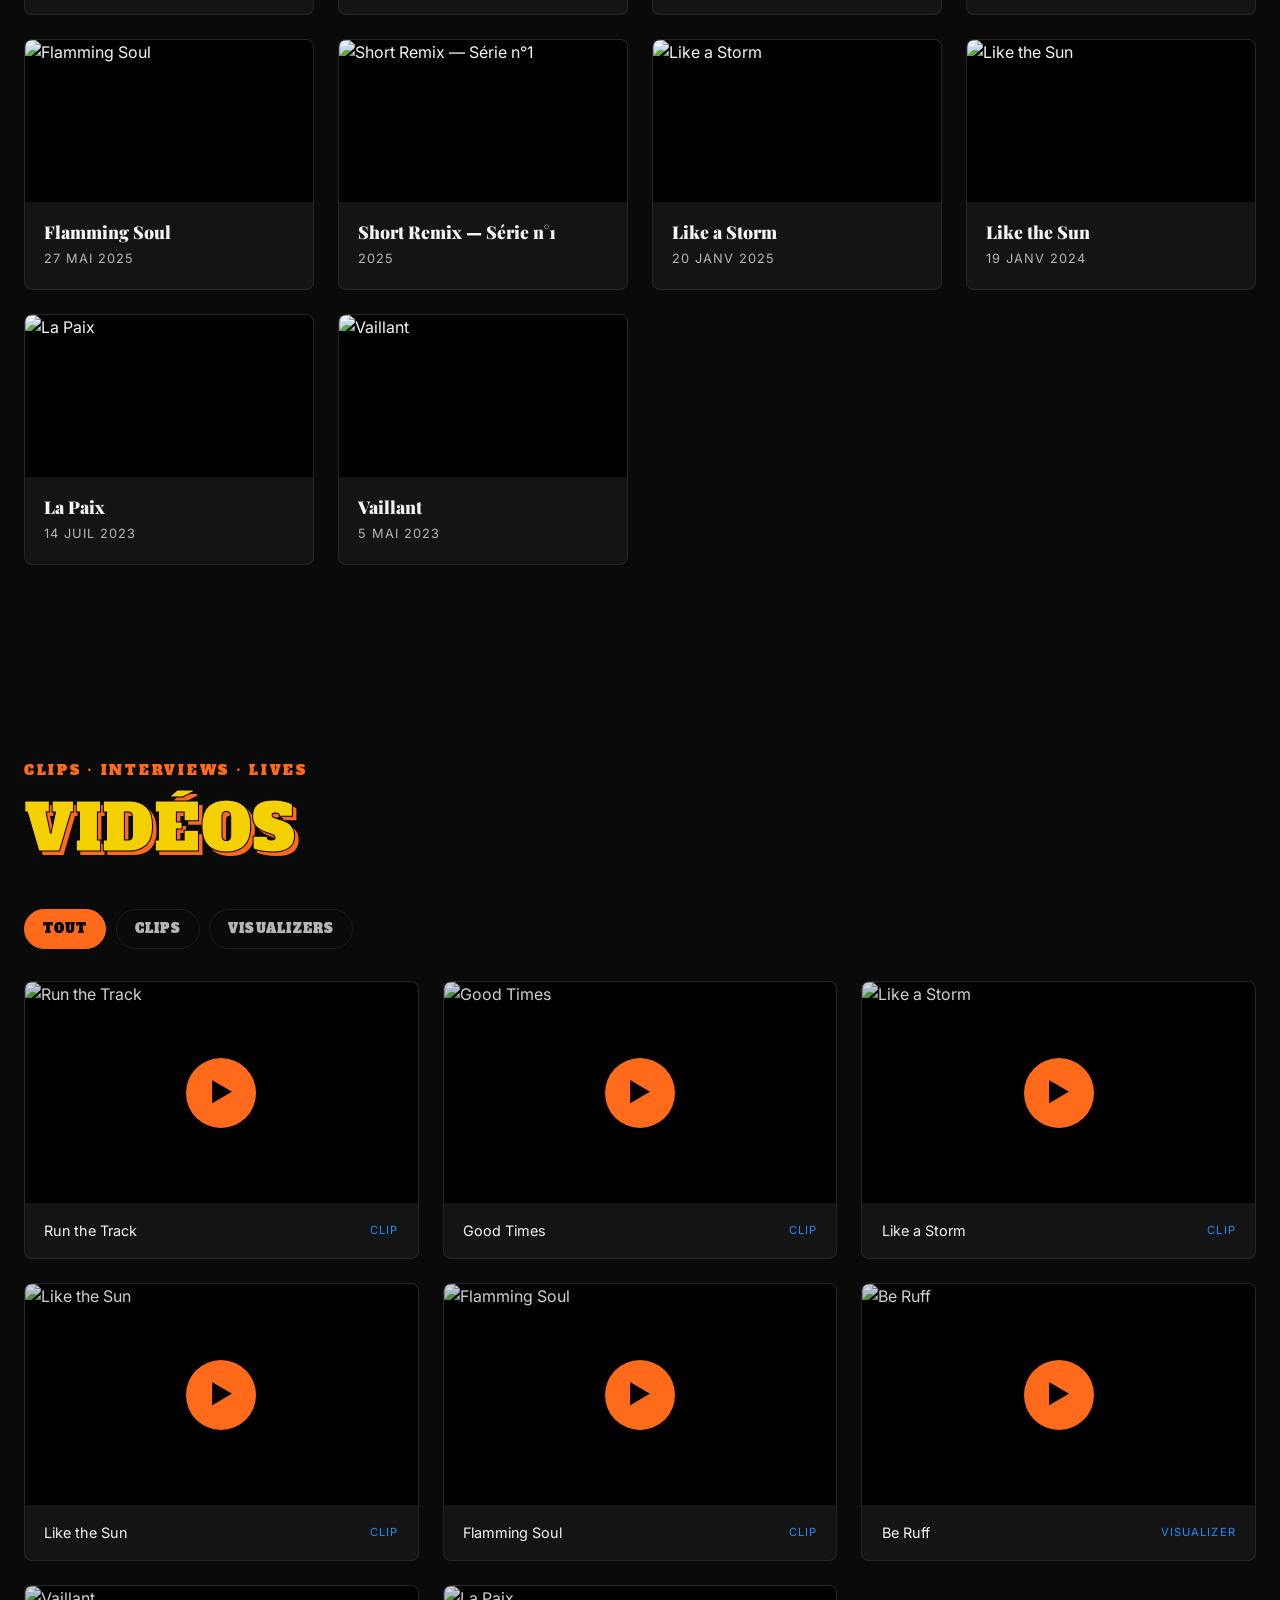
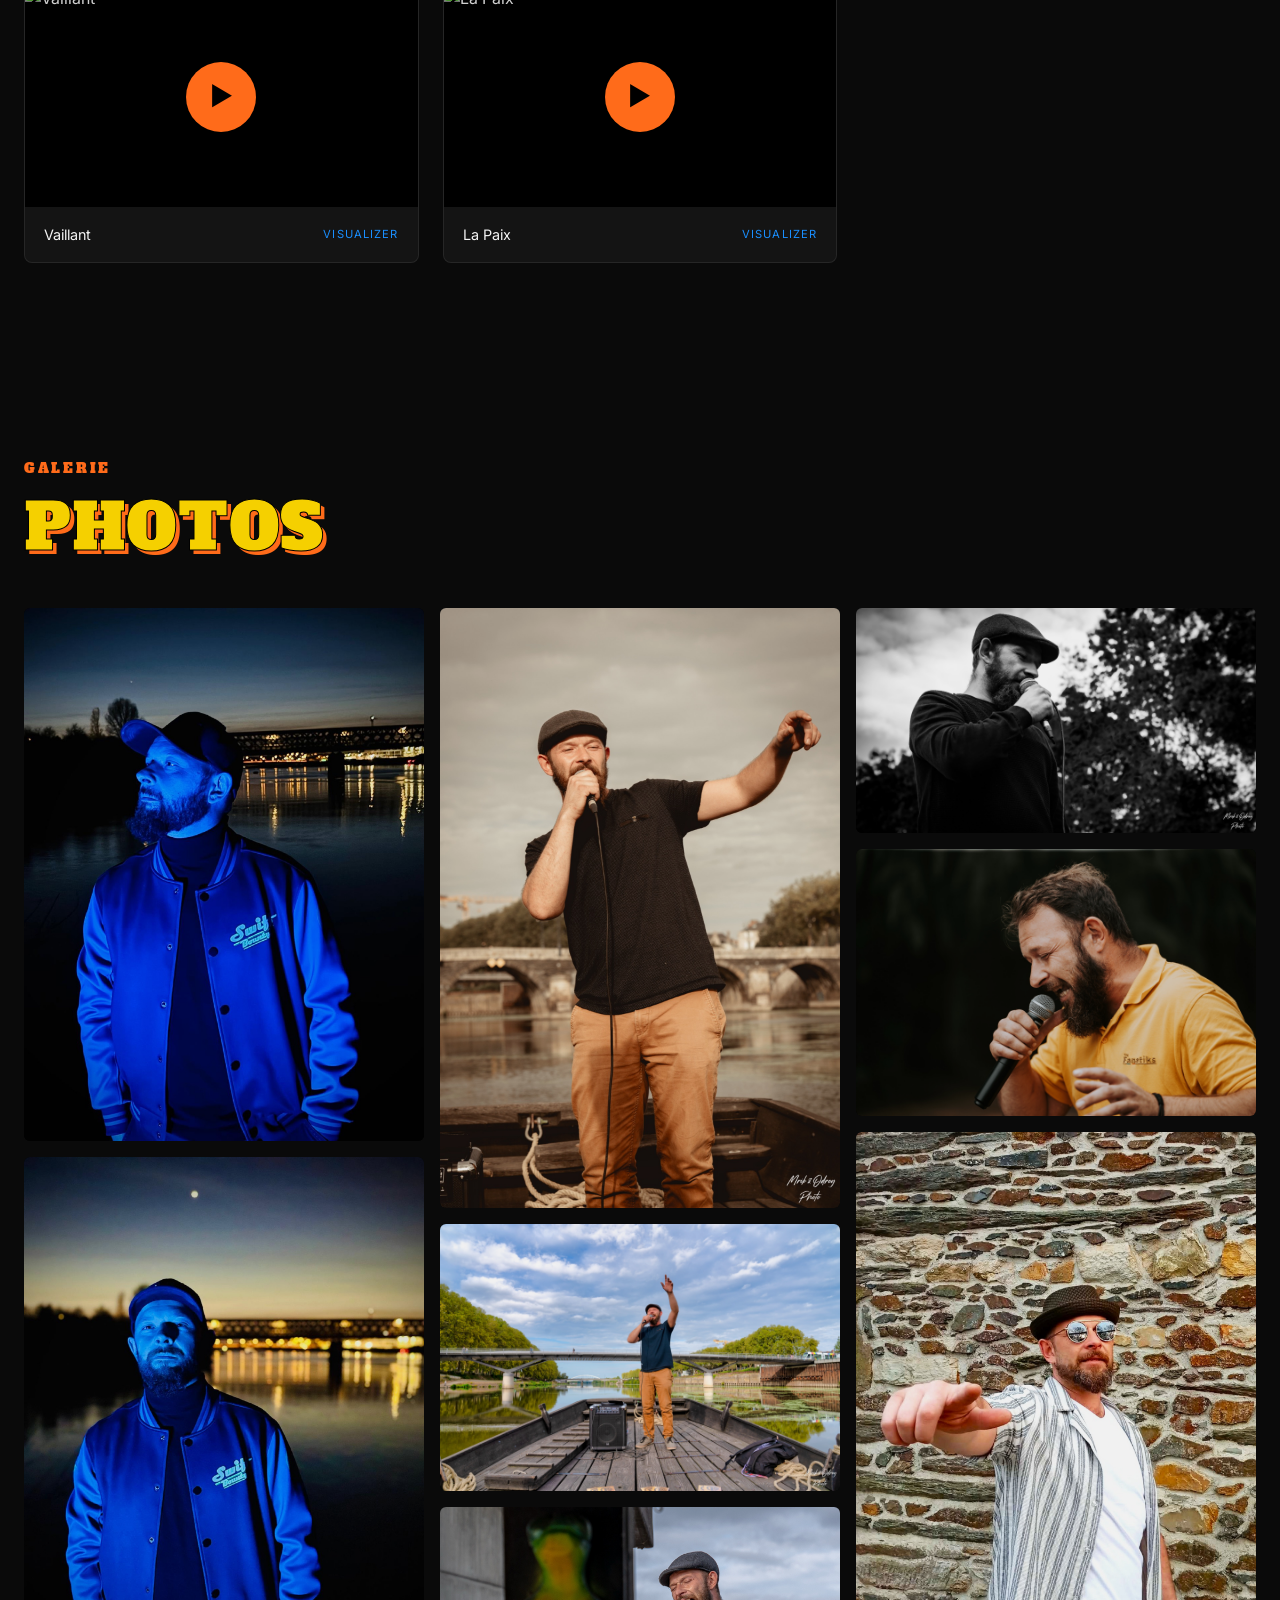
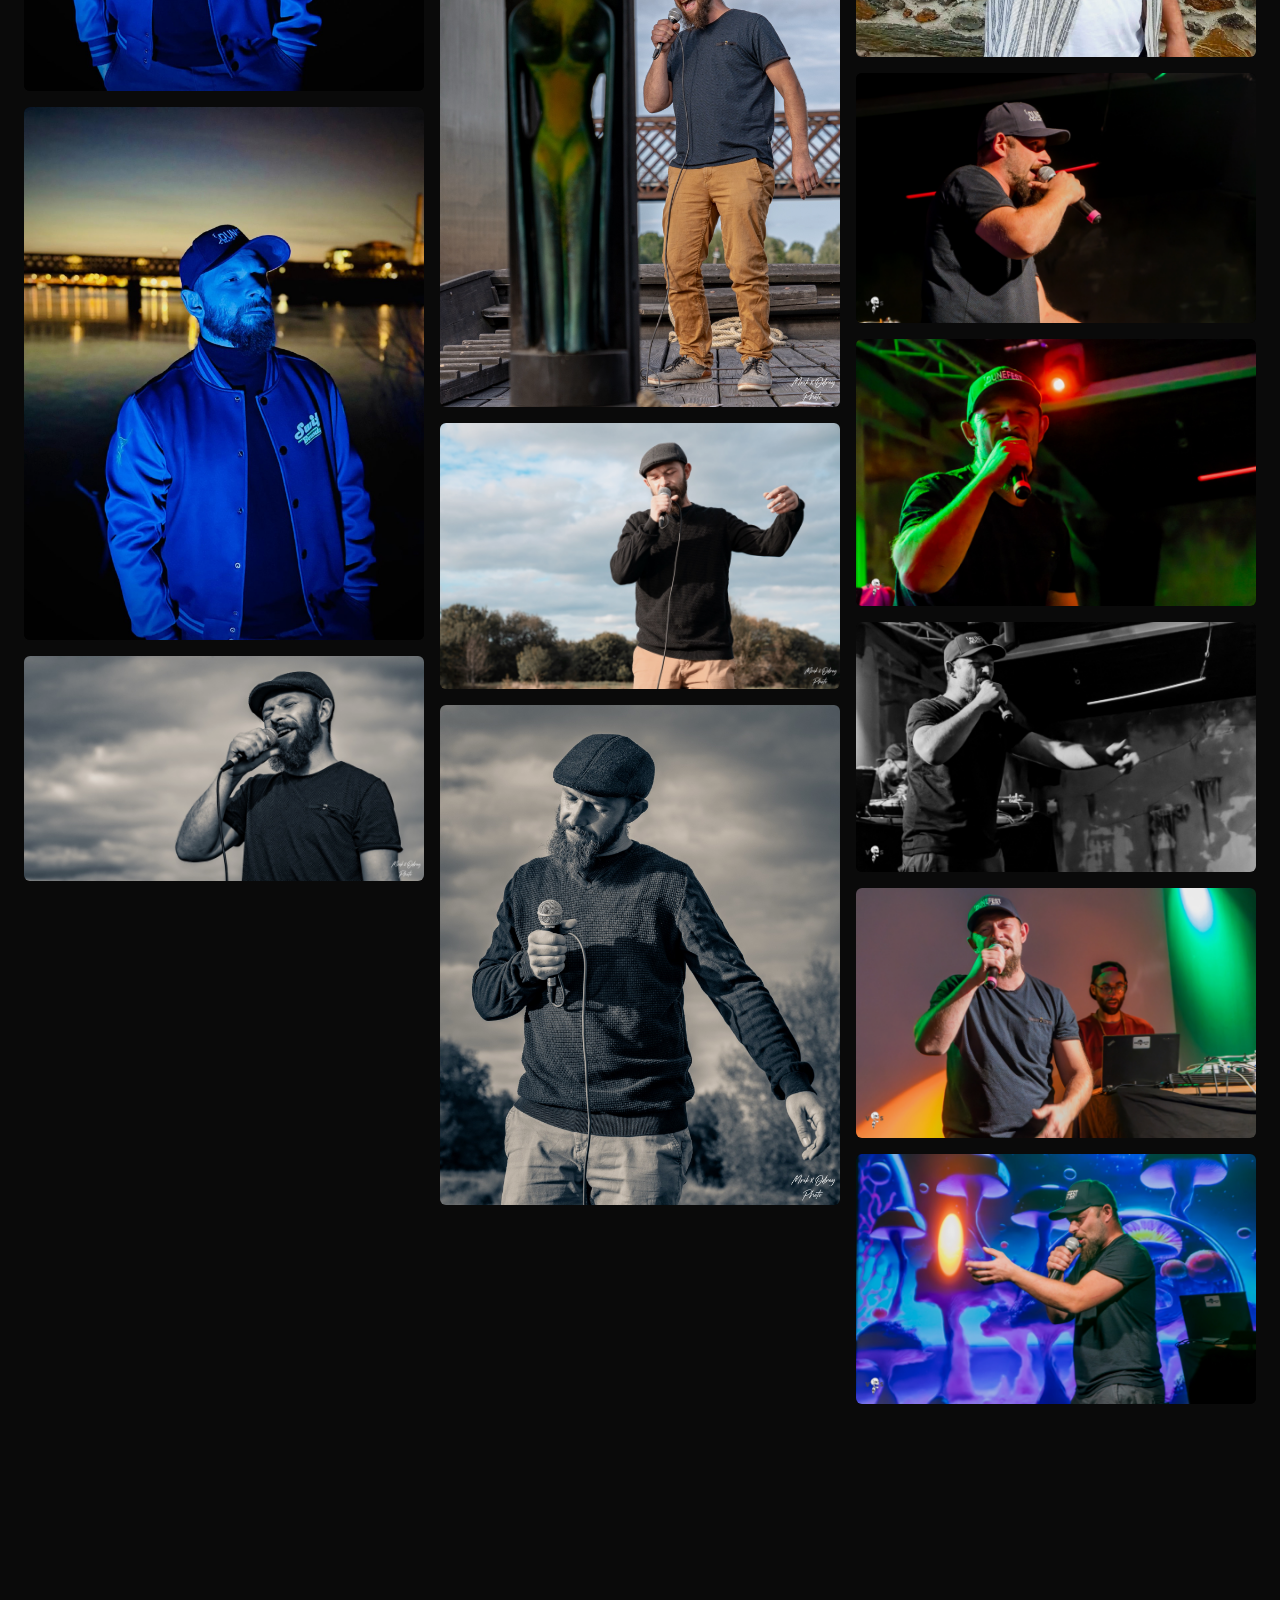
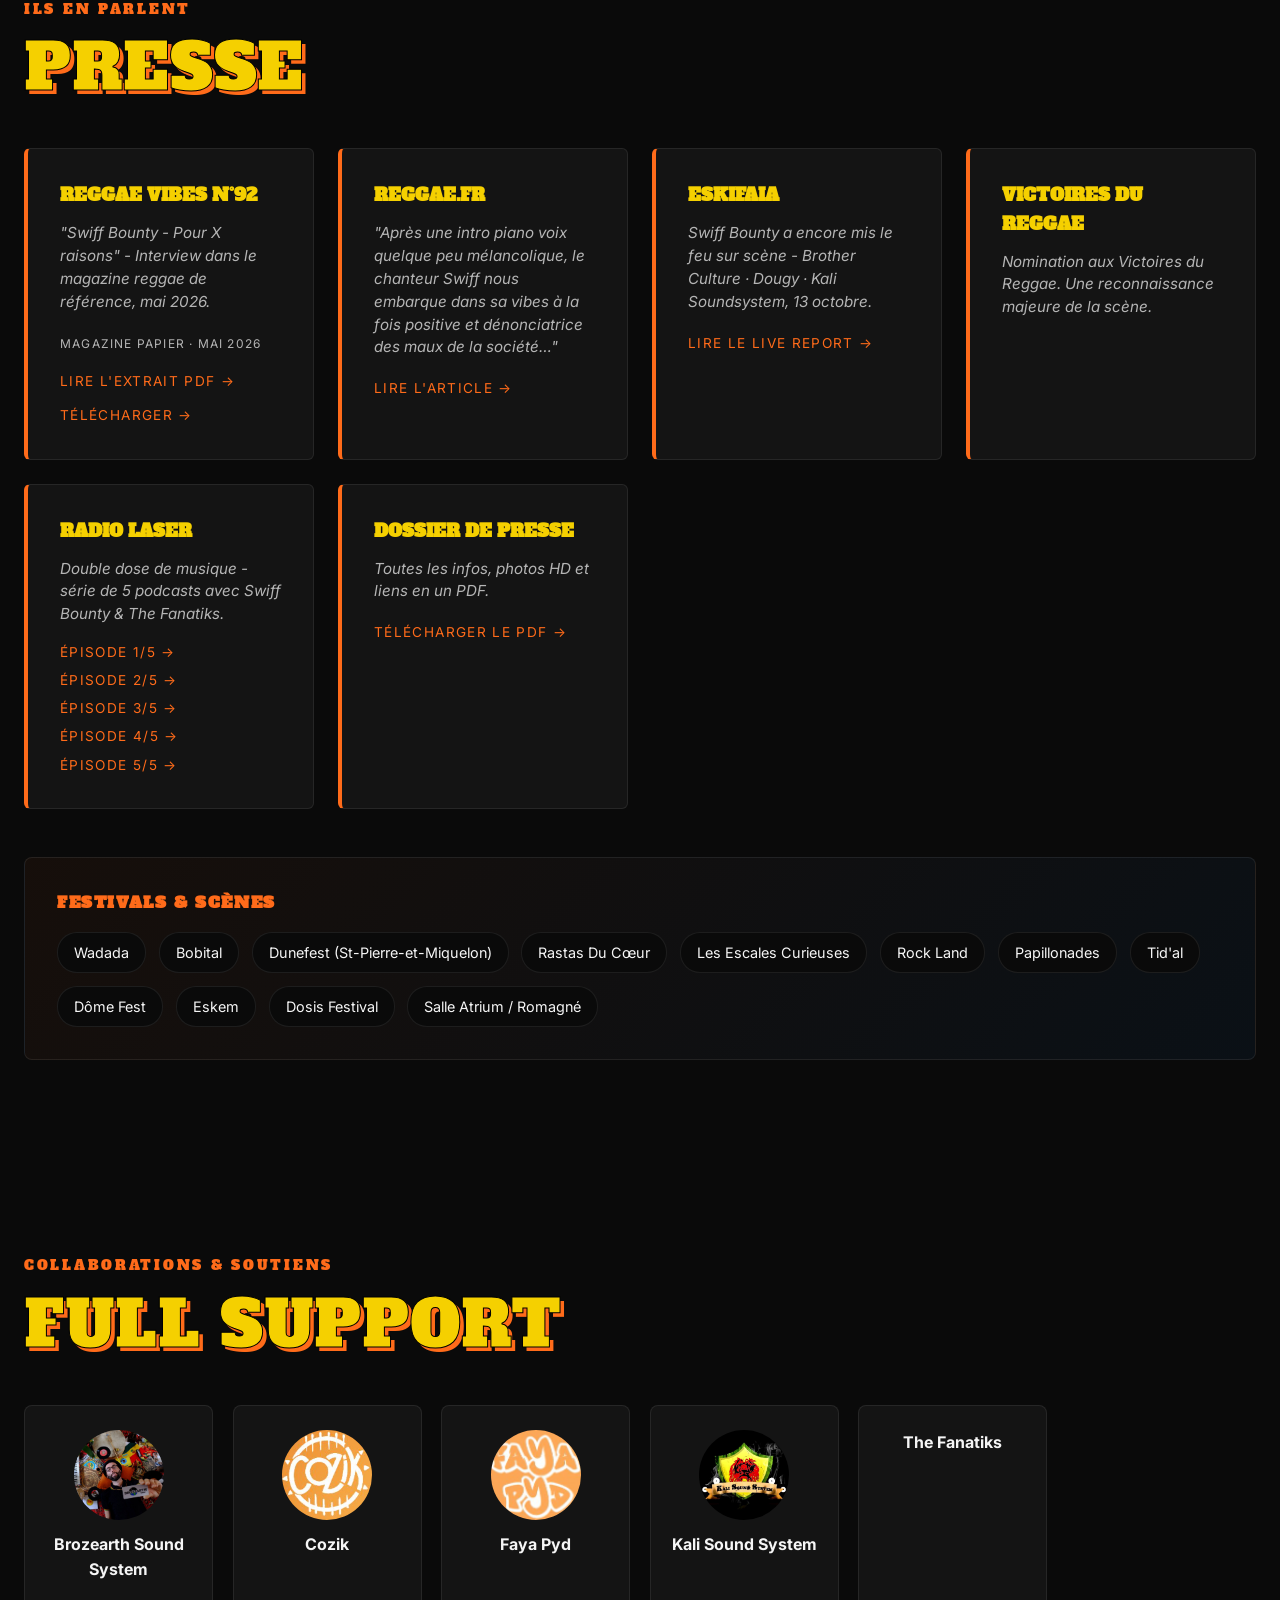
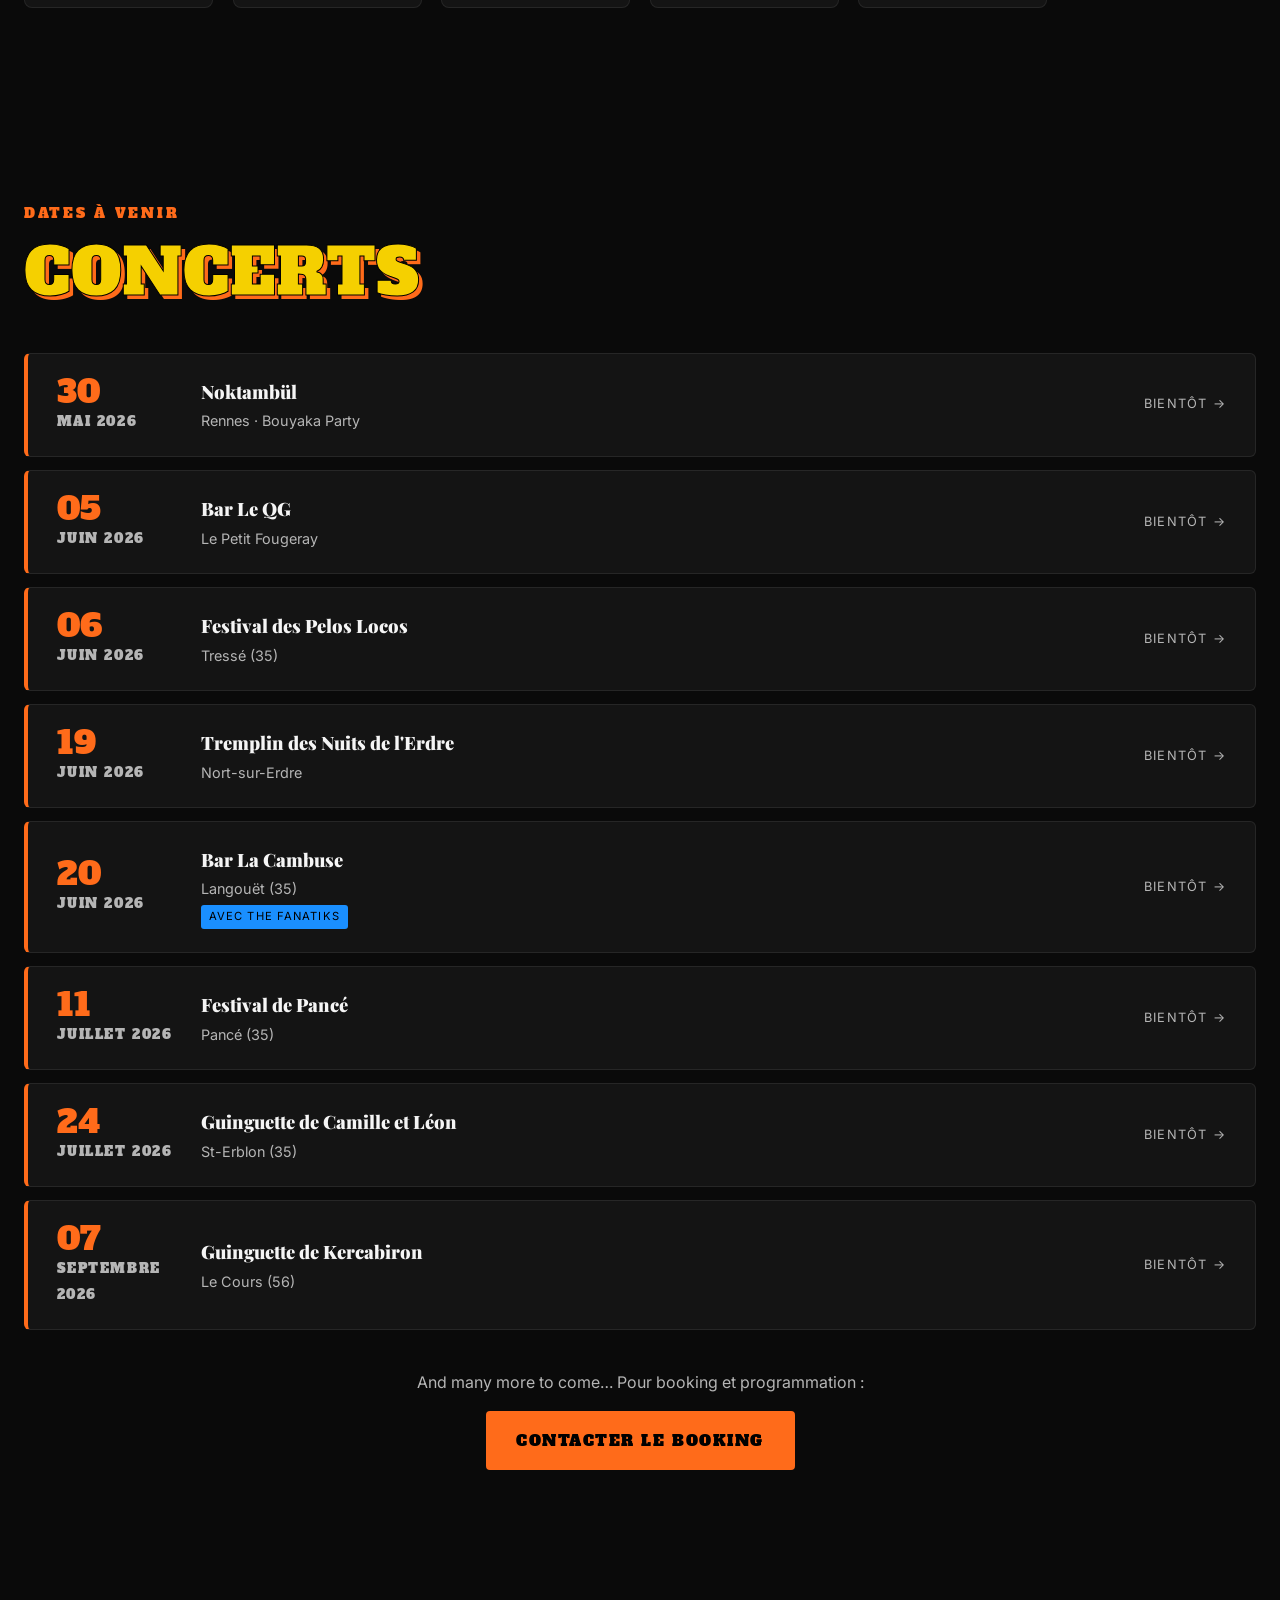
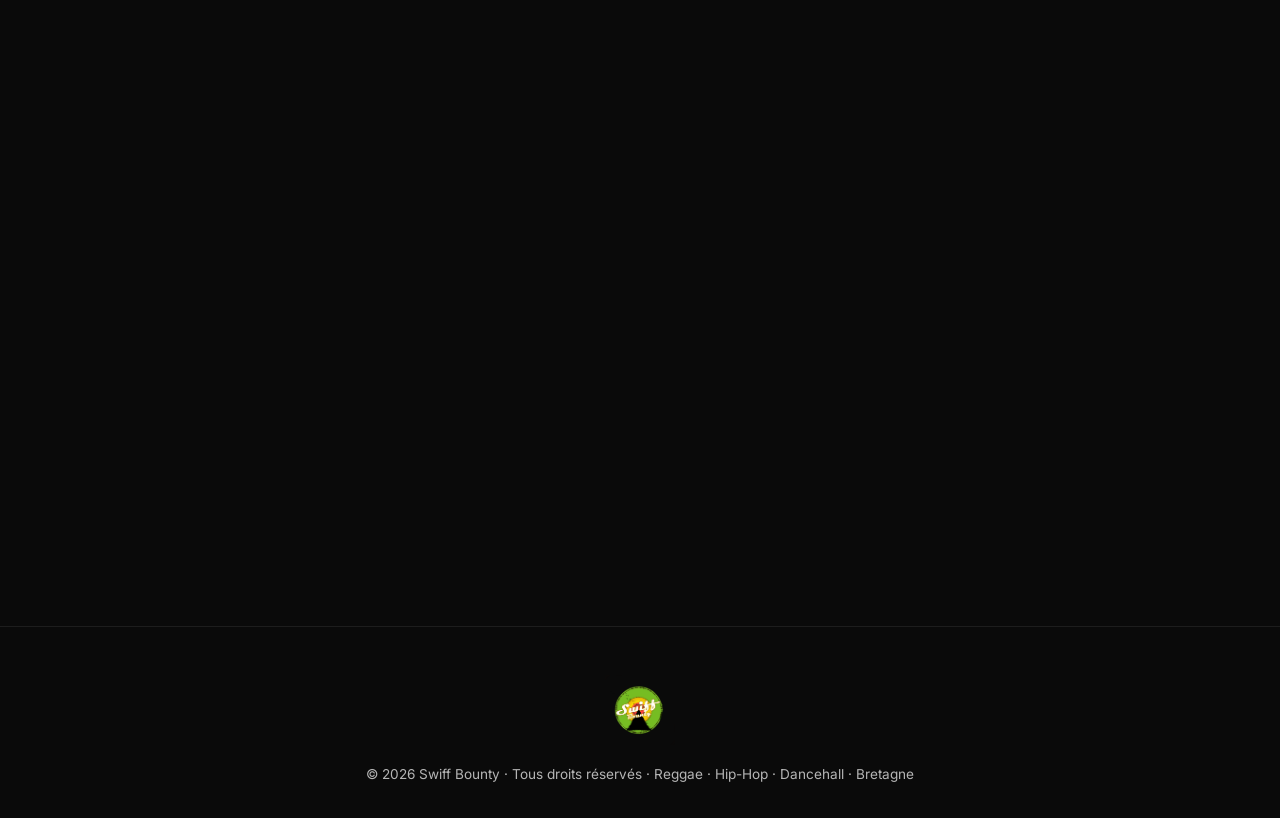
==== commit 8fa59f74: "Intègre retours artiste answers4 : pochette album, Radio Laser, Full Support - Discographie : pochet" ====
--- a/docs/index.html
+++ b/docs/index.html
@@ -197,6 +197,17 @@
         <blockquote>Nomination aux Victoires du Reggae. Une reconnaissance majeure de la scène.</blockquote>
       </div>
       <div class="press-card reveal">
+        <h4>Radio Laser</h4>
+        <blockquote>Double dose de musique - série de 5 podcasts avec Swiff Bounty &amp; The Fanatiks.</blockquote>
+        <div style="display:flex; flex-direction:column; gap:0.4rem; margin-top:0.75rem;">
+          <a href="https://www.radiolaser.fr/podcasts/i/26569/double-dose-de-musique-avec-swiff-bounty-et-the-fanatilks-1-5/" target="_blank" rel="noopener">Épisode 1/5 →</a>
+          <a href="https://www.radiolaser.fr/podcasts/i/26570/c-est-quoi-le-son-des-fanatiks-2-5/" target="_blank" rel="noopener">Épisode 2/5 →</a>
+          <a href="https://www.radiolaser.fr/podcasts/i/26583/swiff-bounty-et-the-fanatiks-le-blues-du-reggaeman-3-5/" target="_blank" rel="noopener">Épisode 3/5 →</a>
+          <a href="https://www.radiolaser.fr/podcasts/i/26584/swiff-bounty-amp-the-fanatiks-a-st-pierre-et-miquelon-4-5/" target="_blank" rel="noopener">Épisode 4/5 →</a>
+          <a href="https://www.radiolaser.fr/podcasts/i/26586/2025-l-annee-de-swiff-bounty-et-les-fanatiks-5-5/" target="_blank" rel="noopener">Épisode 5/5 →</a>
+        </div>
+      </div>
+      <div class="press-card reveal">
         <h4>Dossier de presse</h4>
         <blockquote>Toutes les infos, photos HD et liens en un PDF.</blockquote>
         <a href="dossier-presse.pdf" target="_blank" rel="noopener">Télécharger le PDF →</a>
--- a/docs/assets/css/main.css
+++ b/docs/assets/css/main.css
@@ -567,16 +567,27 @@
   padding: 1.5rem 1.2rem;
   text-align: center;
   transition: all .3s;
+  text-decoration: none;
+  display: flex;
+  flex-direction: column;
+  align-items: center;
+  gap: 0.75rem;
 }
 .support-card:hover {
   border-color: var(--orange);
   transform: translateY(-4px);
   box-shadow: 0 8px 24px rgba(255,107,26,0.15);
 }
+.support-card img {
+  width: 90px;
+  height: 90px;
+  object-fit: cover;
+  border-radius: 50%;
+}
 .support-card h4 {
   font-size: 1rem;
   color: var(--text);
-  margin-bottom: 0.3rem;
+  margin: 0;
 }
 .support-card small {
   color: var(--text-dim);
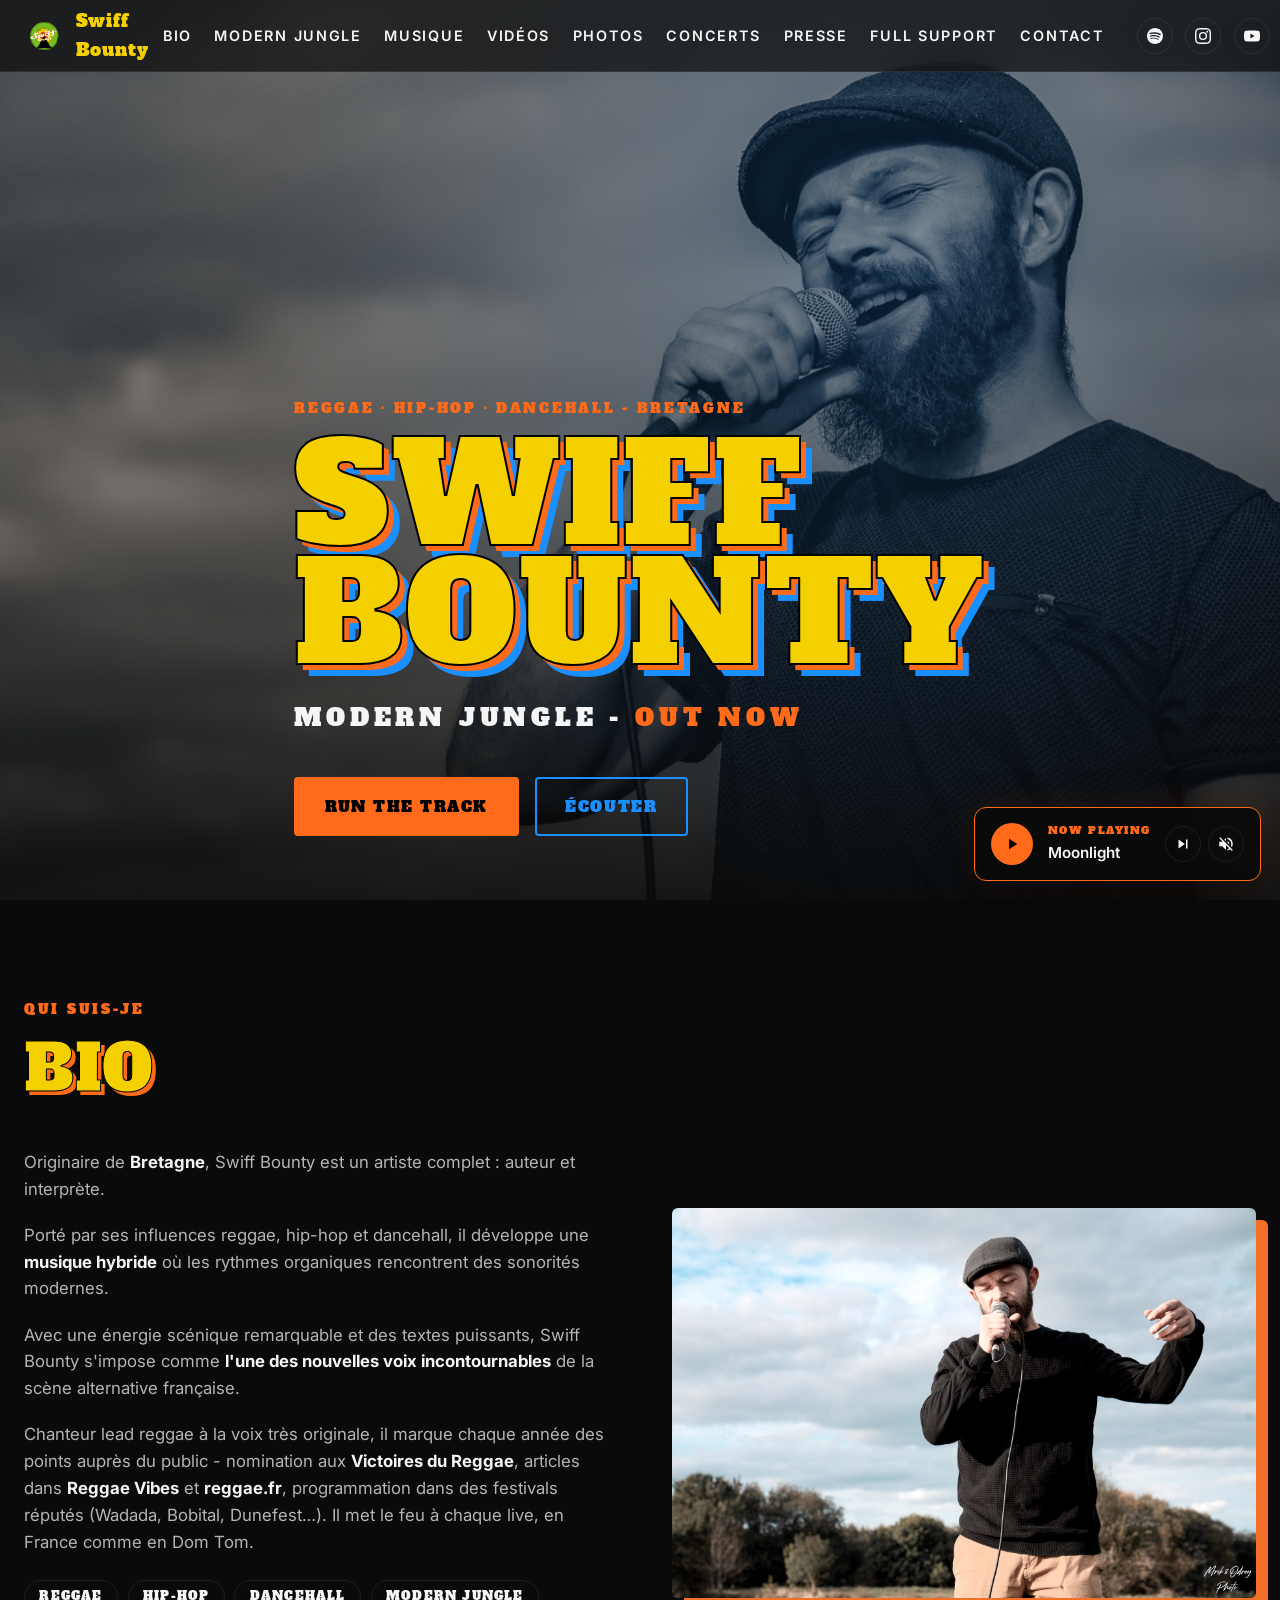
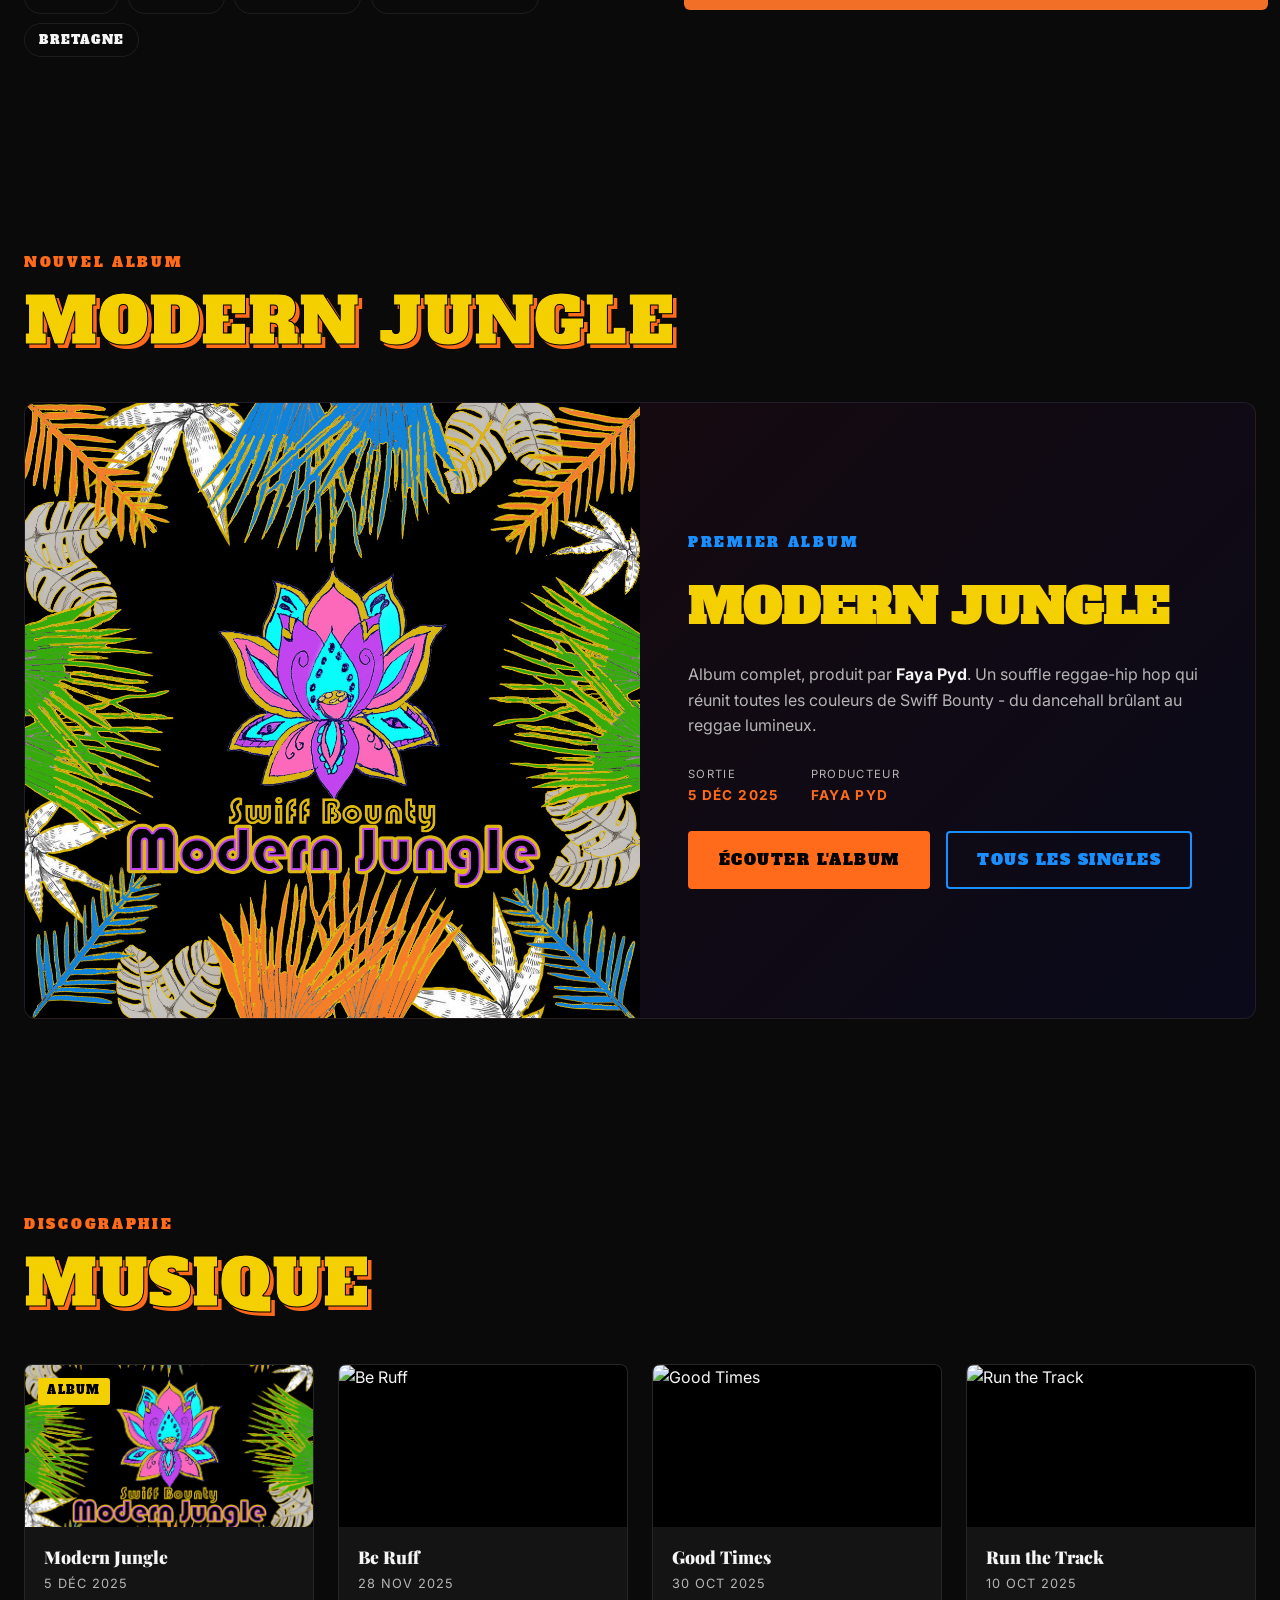
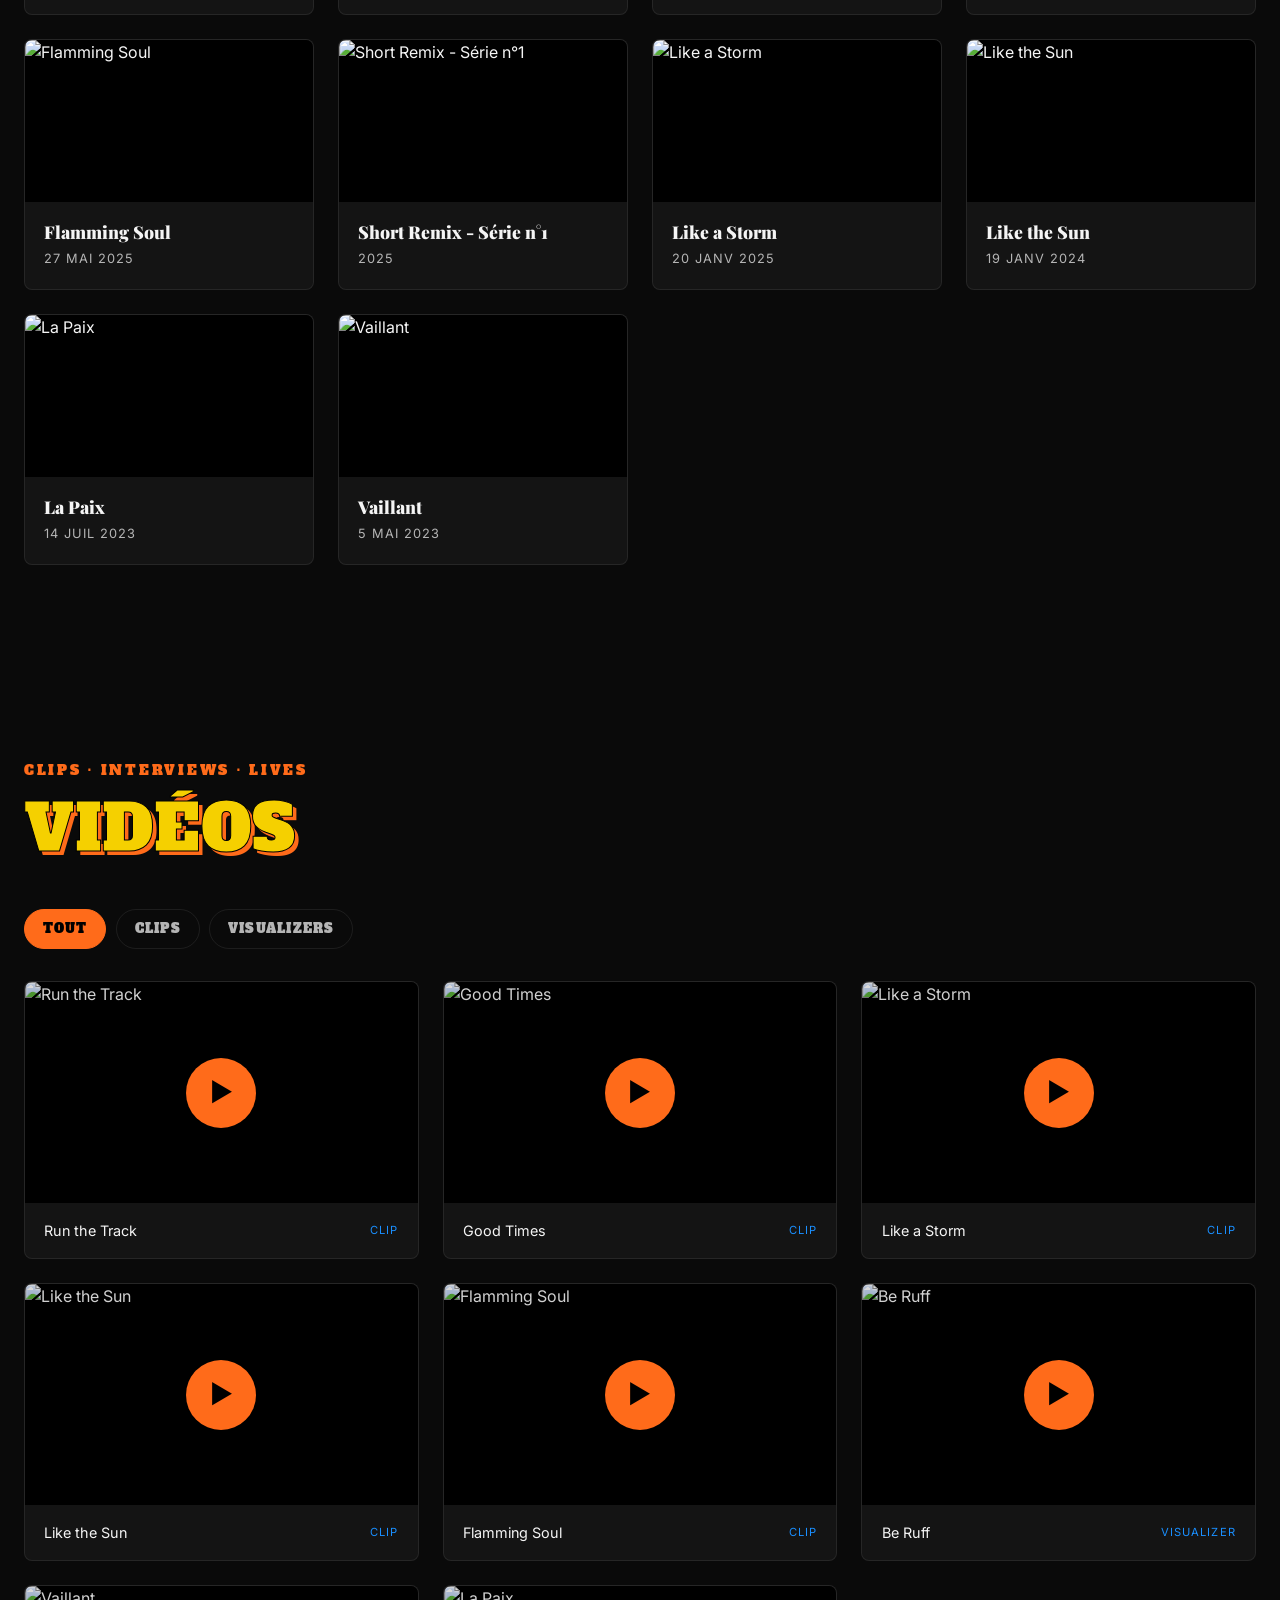
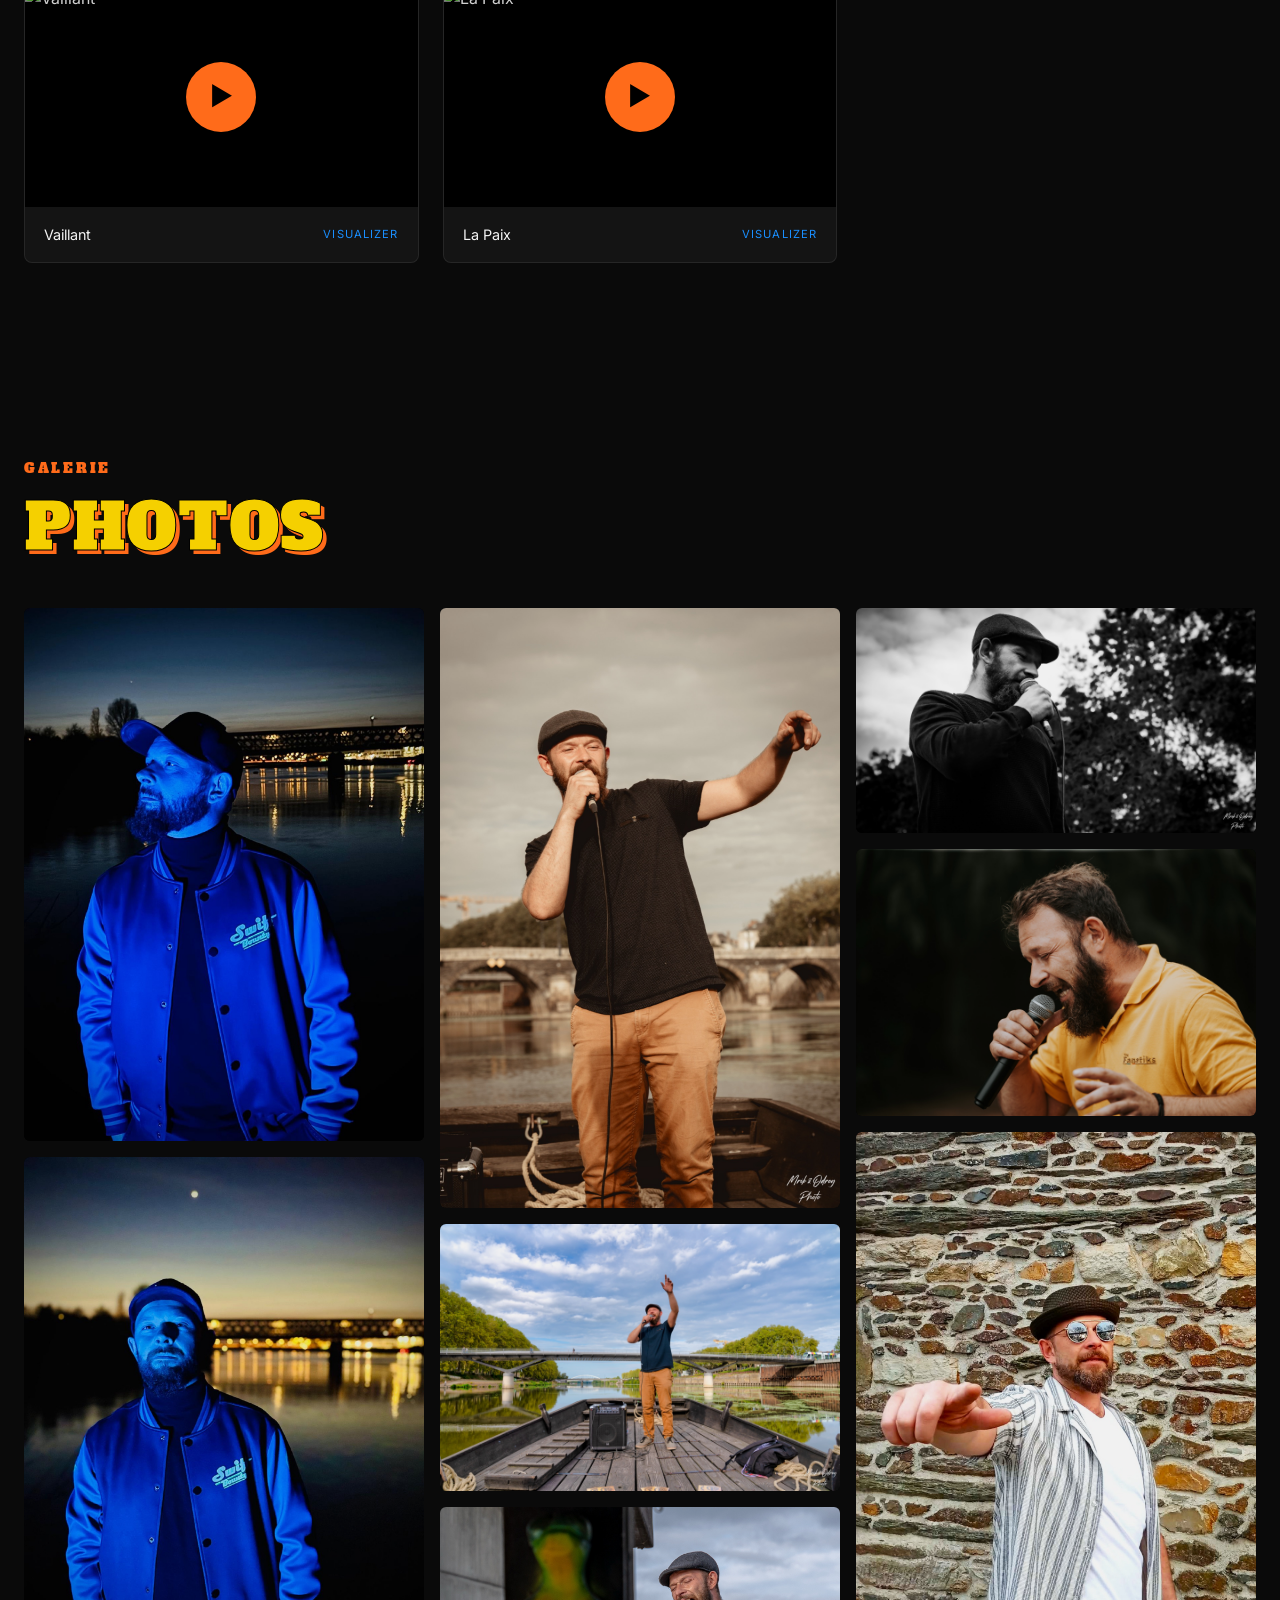
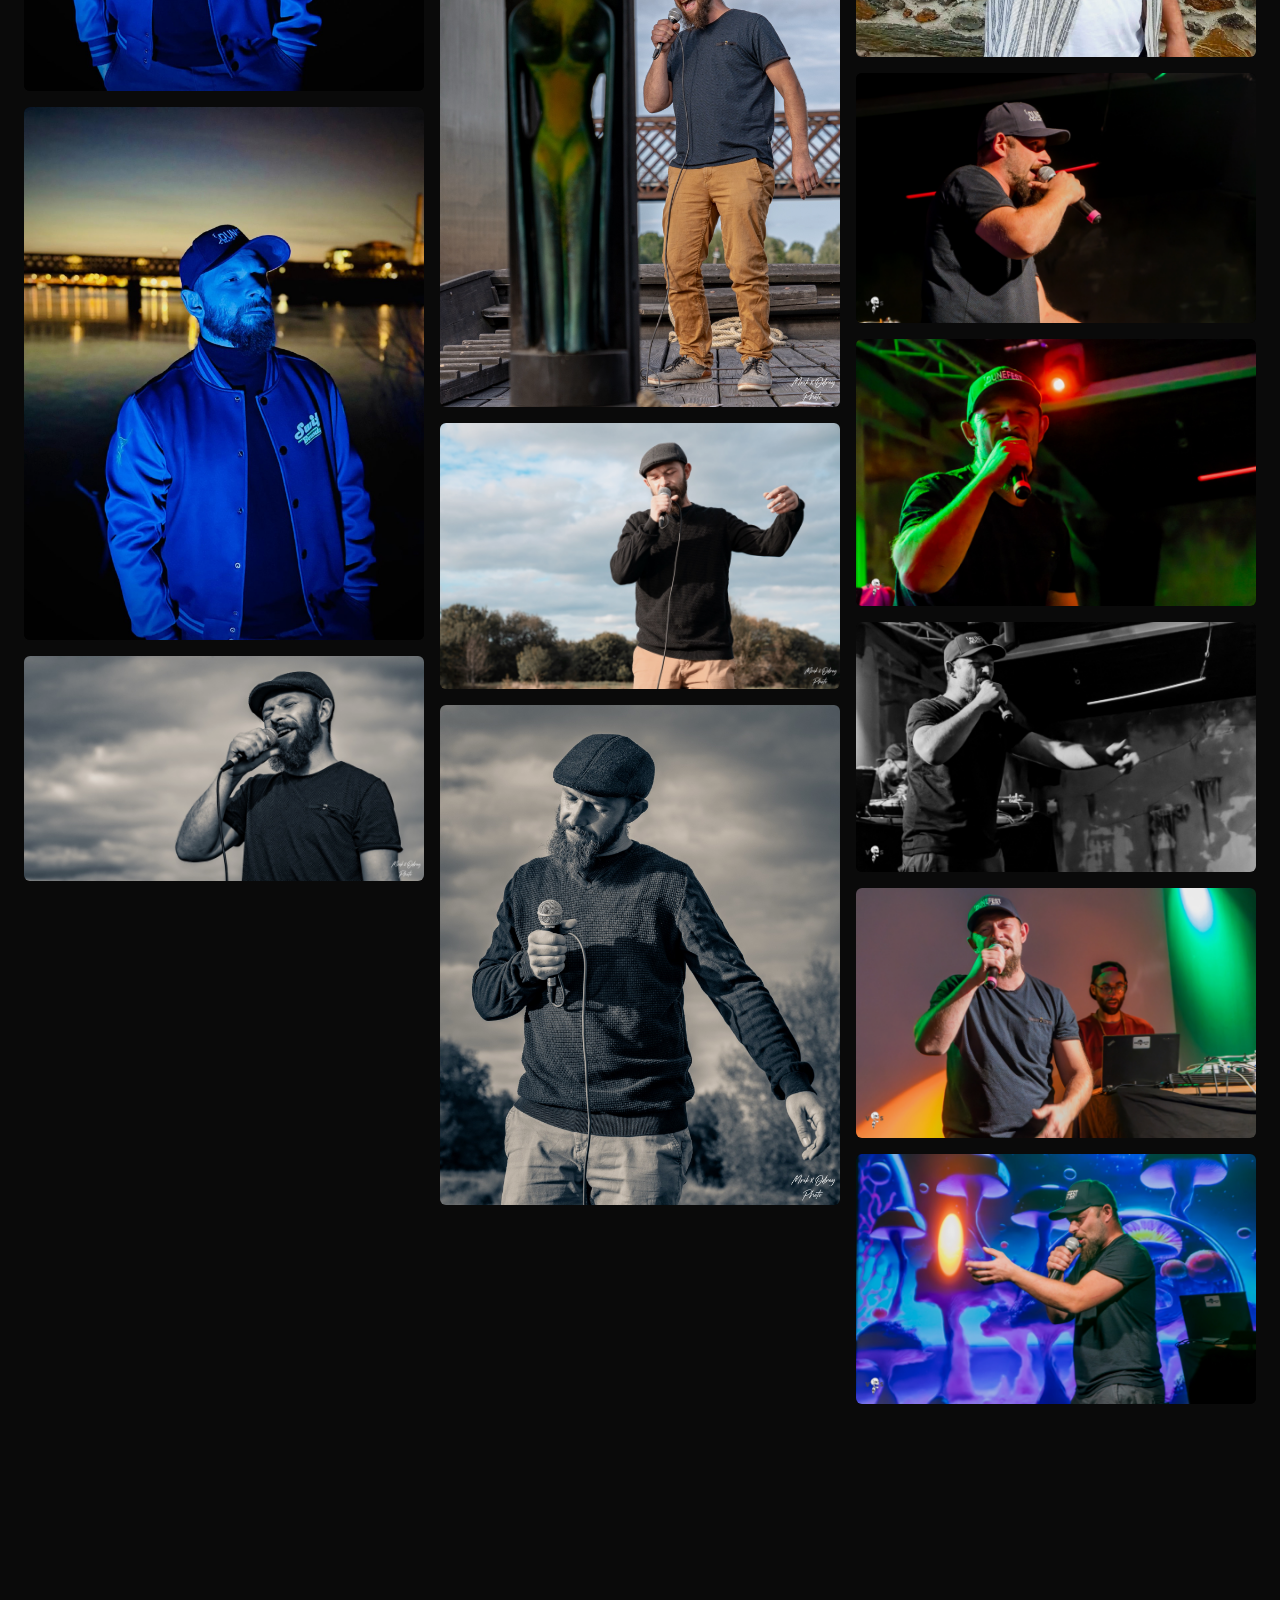
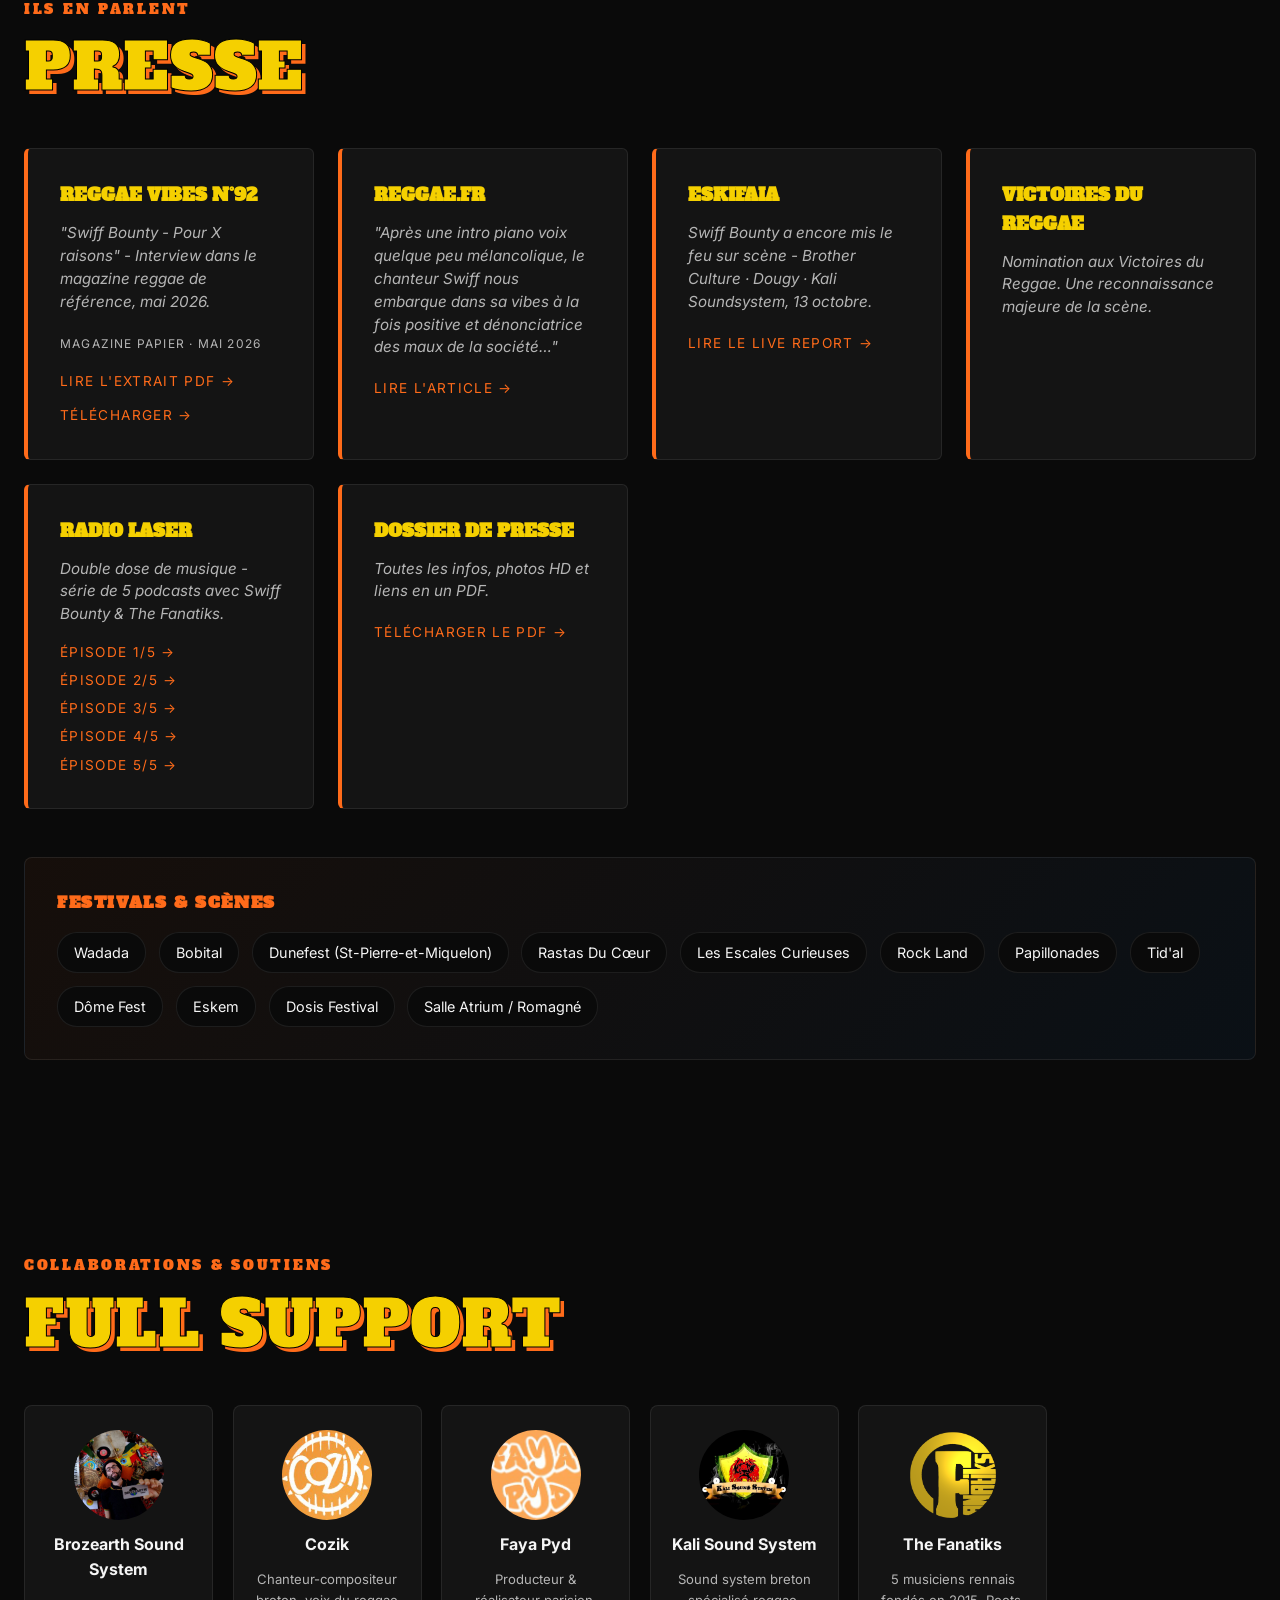
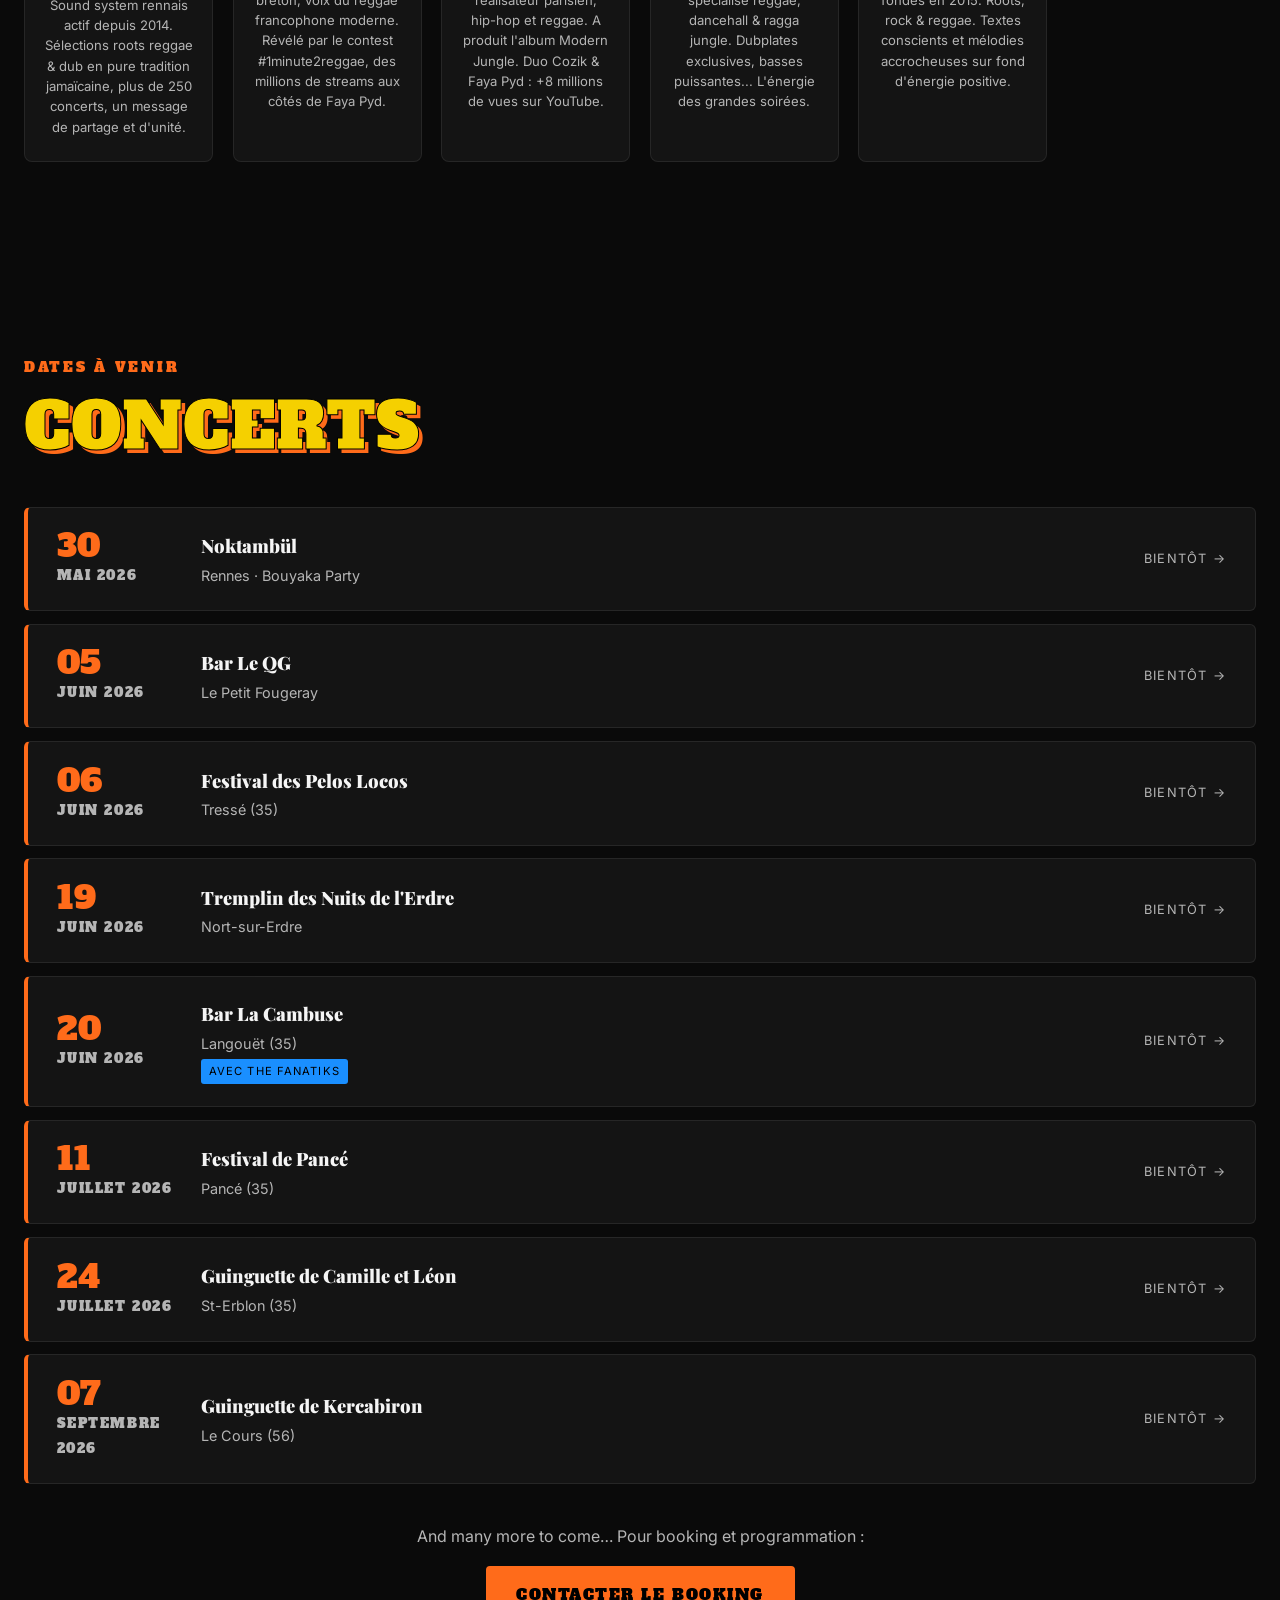
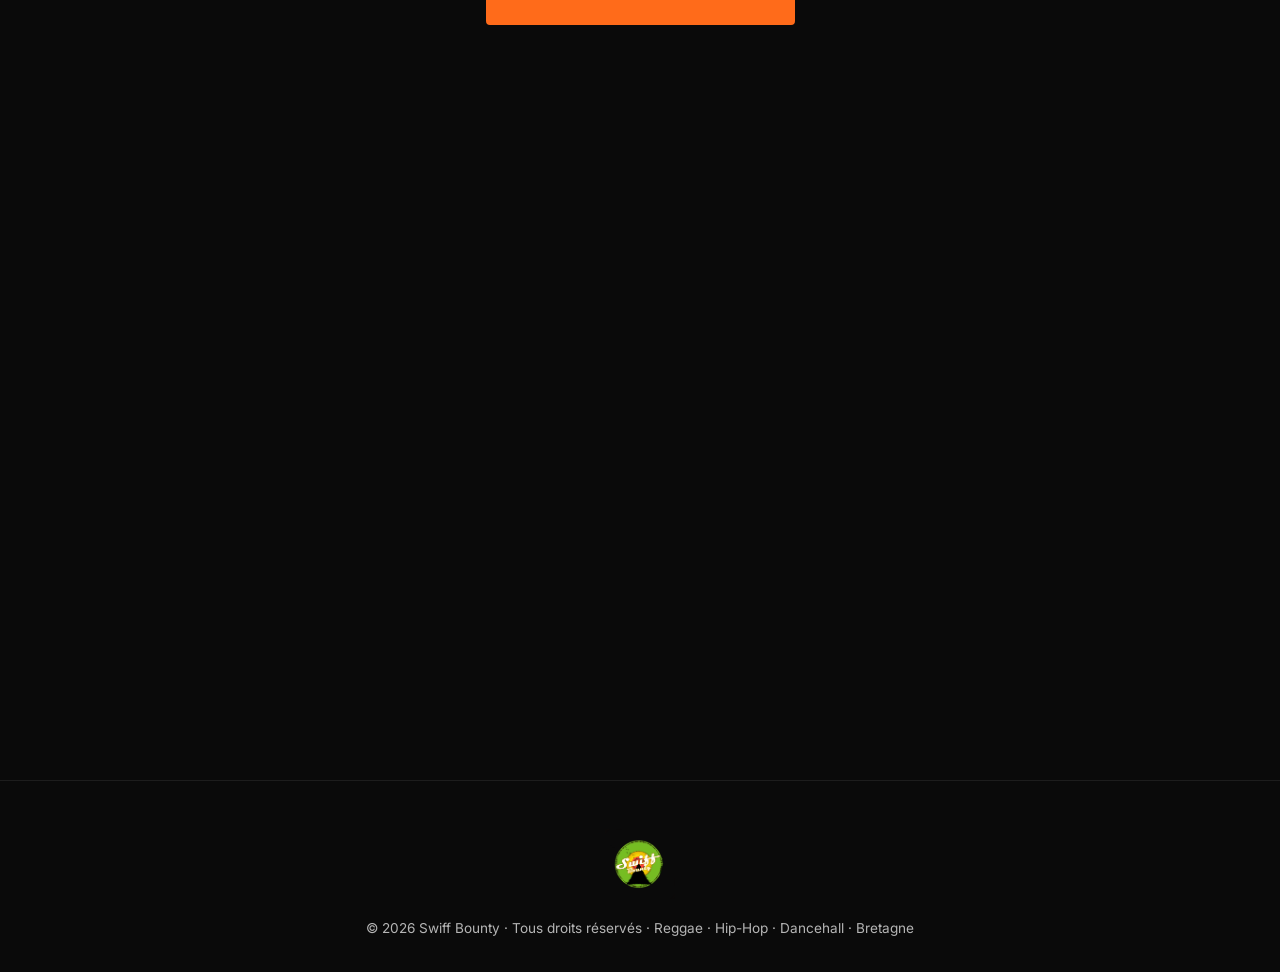
==== commit 7bd777f2: "feat: add Linkaband link to nav and contact sections (FR + EN) Co-Authored-By: Claude Sonnet 4.6 <no" ====
--- a/docs/index.html
+++ b/docs/index.html
@@ -51,6 +51,13 @@
       <a href="https://www.facebook.com/profile.php?id=1322274033" target="_blank" rel="noopener" aria-label="Facebook">
         <svg viewBox="0 0 24 24" fill="currentColor"><path d="M24 12a12 12 0 10-13.9 11.9v-8.4H7.1V12h3v-2.6c0-3 1.8-4.7 4.5-4.7 1.3 0 2.7.2 2.7.2v3h-1.5c-1.5 0-2 .9-2 1.9V12h3.3l-.5 3.5h-2.8v8.4A12 12 0 0024 12z"/></svg>
       </a>
+      <a href="https://linkaband.com/swiff-bounty" target="_blank" rel="noopener" aria-label="Linkaband">
+        <svg viewBox="0 0 24 24" fill="currentColor"><path d="M3.9 12c0-1.71 1.39-3.1 3.1-3.1h4V7H7c-2.76 0-5 2.24-5 5s2.24 5 5 5h4v-1.9H7c-1.71 0-3.1-1.39-3.1-3.1zM8 13h8v-2H8v2zm9-6h-4v1.9h4c1.71 0 3.1 1.39 3.1 3.1s-1.39 3.1-3.1 3.1h-4V17h4c2.76 0 5-2.24 5-5s-2.24-5-5-5z"/></svg>
+      </a>
+    </div>
+    <div class="nav-lang">
+      <span class="lang-active">FR</span>
+      <a href="en/">EN</a>
     </div>
     <button class="menu-toggle" id="menuToggle" aria-label="Menu">
       <svg viewBox="0 0 24 24" width="22" height="22" fill="none" stroke="currentColor" stroke-width="2"><path d="M3 6h18M3 12h18M3 18h18"/></svg>
@@ -307,6 +314,10 @@
           <svg viewBox="0 0 24 24" fill="currentColor"><path d="M24 12a12 12 0 10-13.9 11.9v-8.4H7.1V12h3v-2.6c0-3 1.8-4.7 4.5-4.7 1.3 0 2.7.2 2.7.2v3h-1.5c-1.5 0-2 .9-2 1.9V12h3.3l-.5 3.5h-2.8v8.4A12 12 0 0024 12z"/></svg>
           <strong>Facebook</strong>
         </a>
+        <a href="https://linkaband.com/swiff-bounty" target="_blank" rel="noopener">
+          <svg viewBox="0 0 24 24" fill="currentColor"><path d="M3.9 12c0-1.71 1.39-3.1 3.1-3.1h4V7H7c-2.76 0-5 2.24-5 5s2.24 5 5 5h4v-1.9H7c-1.71 0-3.1-1.39-3.1-3.1zM8 13h8v-2H8v2zm9-6h-4v1.9h4c1.71 0 3.1 1.39 3.1 3.1s-1.39 3.1-3.1 3.1h-4V17h4c2.76 0 5-2.24 5-5s-2.24-5-5-5z"/></svg>
+          <strong>Linkaband</strong>
+        </a>
       </div>
     </div>
   </div>
--- a/docs/assets/css/main.css
+++ b/docs/assets/css/main.css
@@ -98,7 +98,7 @@
   color: var(--yellow);
   letter-spacing: 0.05em;
 }
-.nav-links { display: flex; gap: 1.4rem; align-items: center; margin: 0 2rem; }
+.nav-links { display: flex; gap: 1.4rem; align-items: center; margin: 0 2rem 0 3.5rem; }
 .nav-links a {
   font-size: 0.9rem;
   text-transform: uppercase;
@@ -131,6 +131,29 @@
   transform: translateY(-2px);
 }
 .nav-socials svg { width: 16px; height: 16px; }
+.nav-lang {
+  display: flex;
+  align-items: center;
+  gap: 0.3rem;
+  margin-left: 1rem;
+  font-size: 0.75rem;
+  font-weight: 700;
+  letter-spacing: 0.1em;
+  text-transform: uppercase;
+}
+.nav-lang a {
+  color: var(--text-dim);
+  padding: 0.2rem 0.4rem;
+  border-radius: 3px;
+  transition: color .2s;
+}
+.nav-lang a:hover { color: var(--orange); }
+.nav-lang .lang-active {
+  color: var(--yellow);
+  padding: 0.2rem 0.4rem;
+}
+.nav-lang a + .lang-active,
+.nav-lang .lang-active + a { border-left: 1px solid var(--border); padding-left: 0.5rem; margin-left: 0.1rem; }
 .menu-toggle { display: none; }
 
 /* ---- Hero ---- */
@@ -584,9 +607,23 @@
   object-fit: cover;
   border-radius: 50%;
 }
+.support-card img.wide {
+  width: 160px;
+  height: 52px;
+  object-fit: contain;
+  border-radius: 6px;
+  background: #fff;
+  padding: 6px 10px;
+}
 .support-card h4 {
   font-size: 1rem;
   color: var(--text);
+  margin: 0;
+}
+.support-bio {
+  font-size: 0.82rem;
+  color: var(--text-dim);
+  line-height: 1.55;
   margin: 0;
 }
 .support-card small {
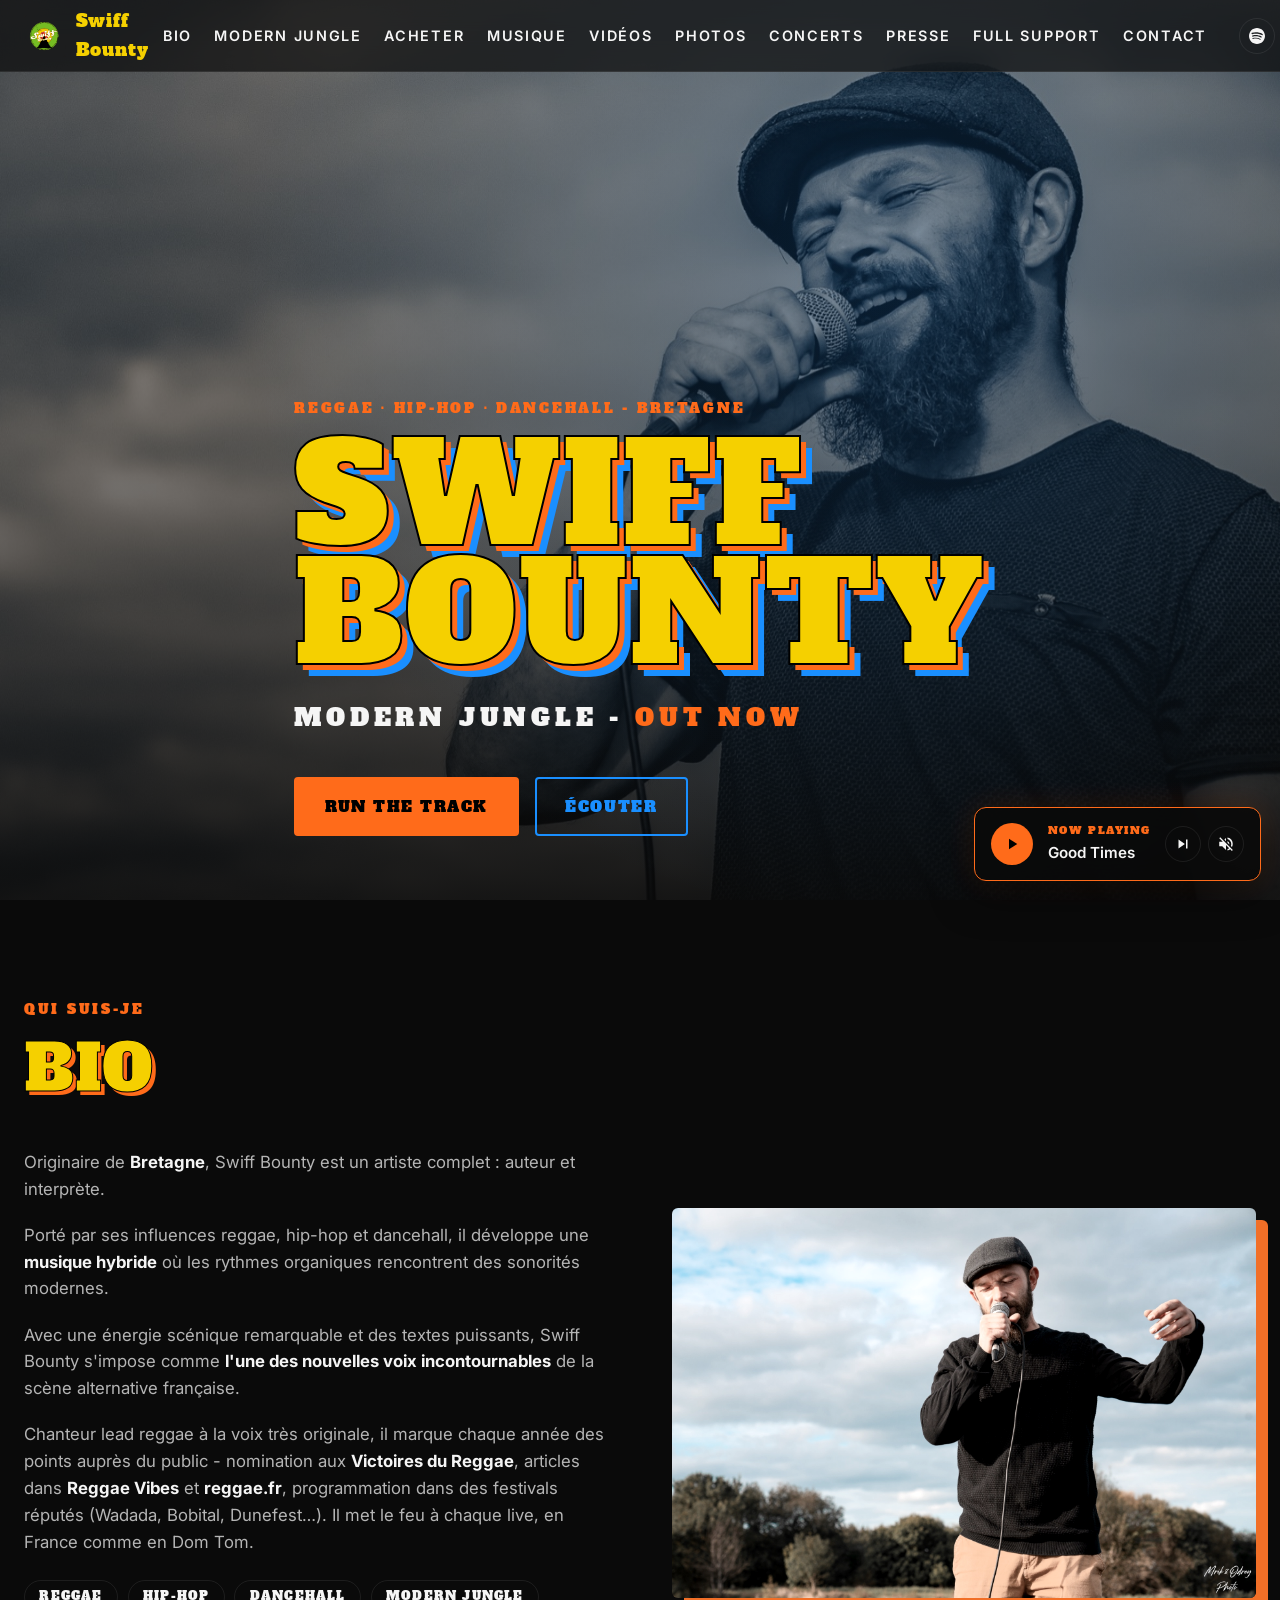
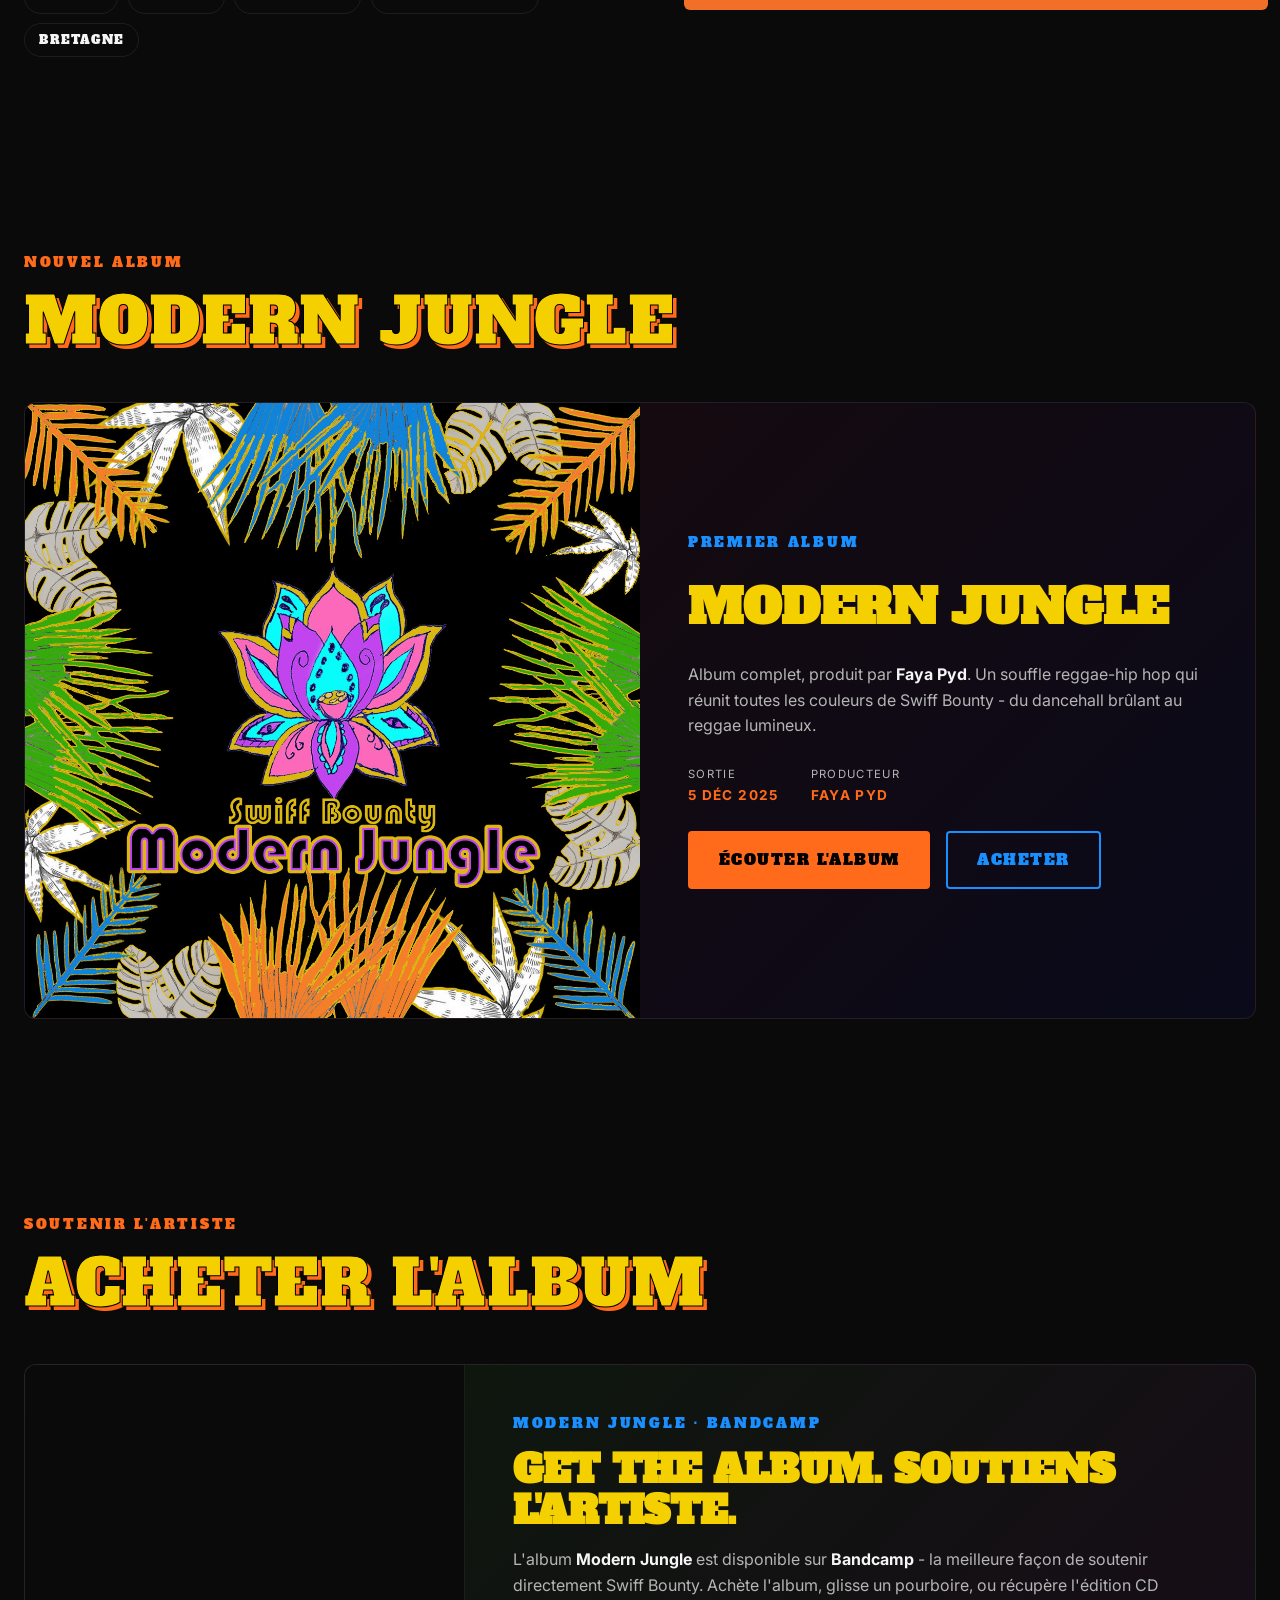
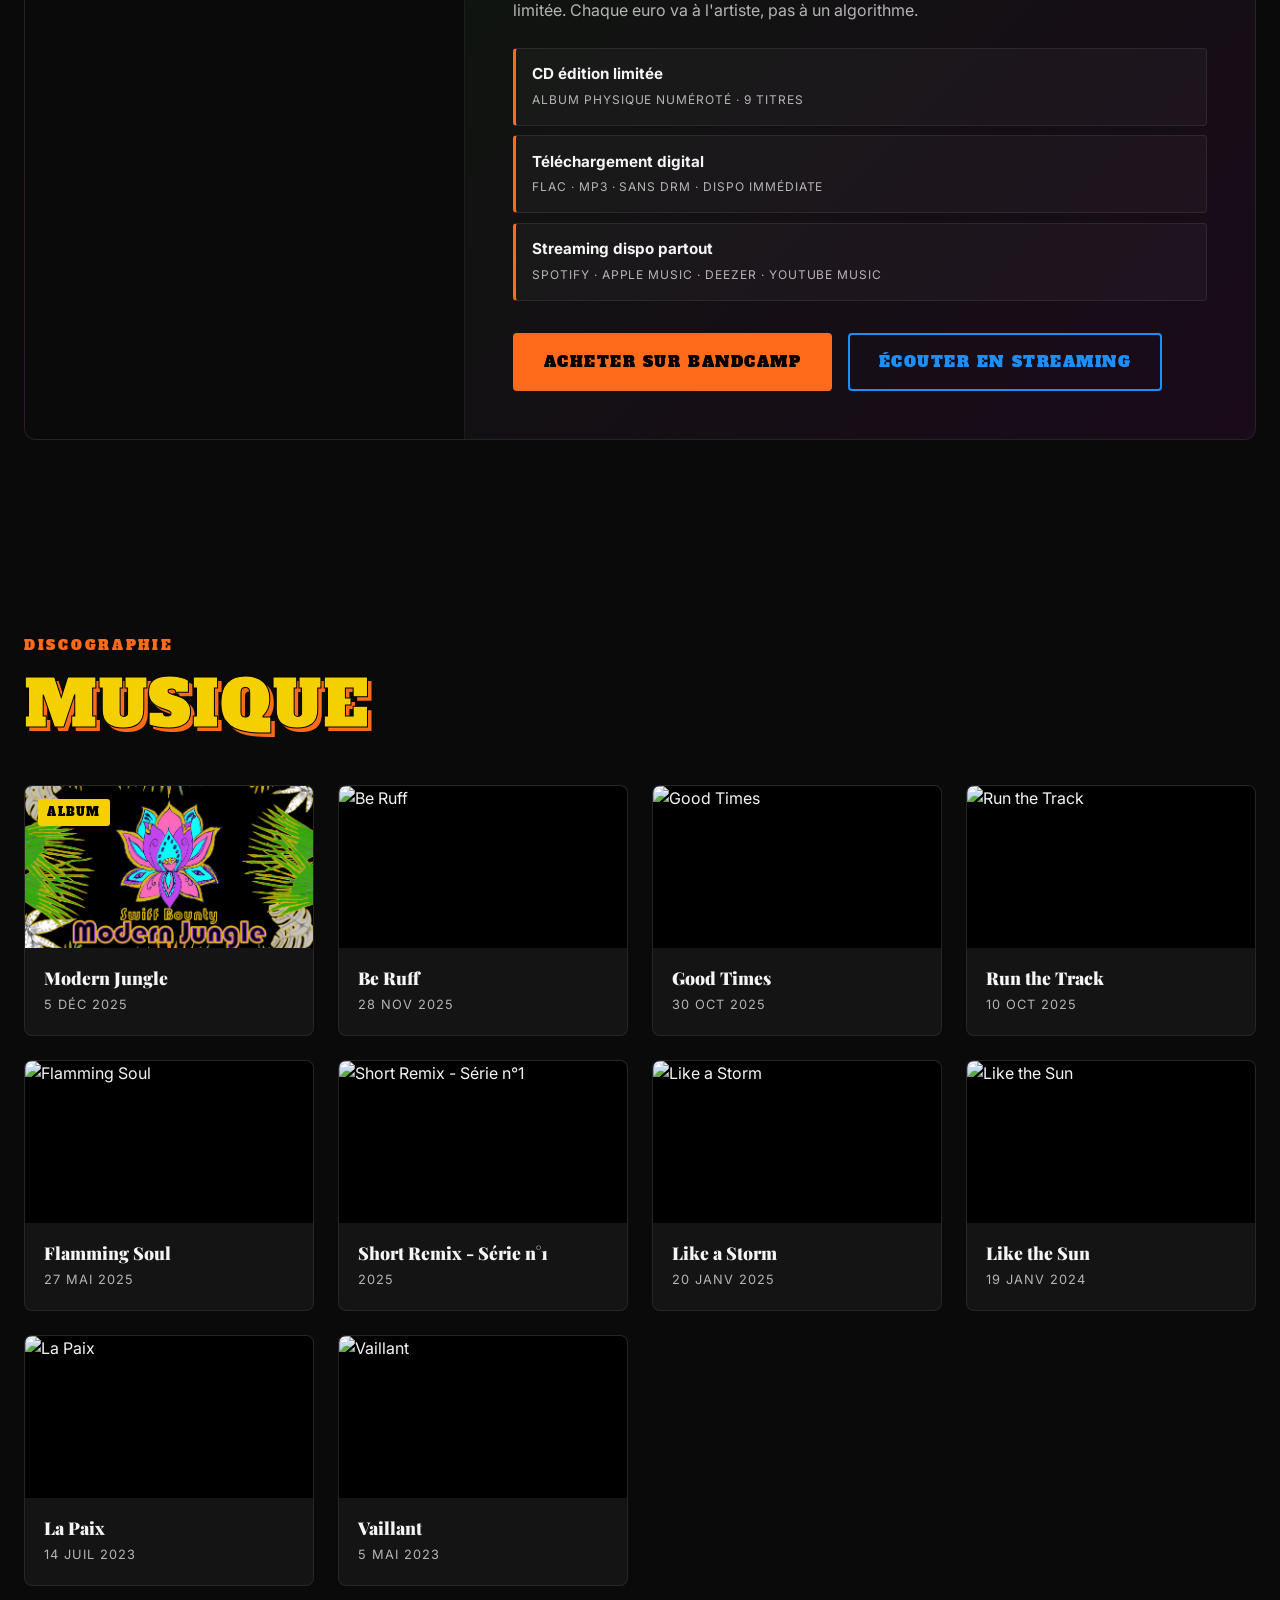
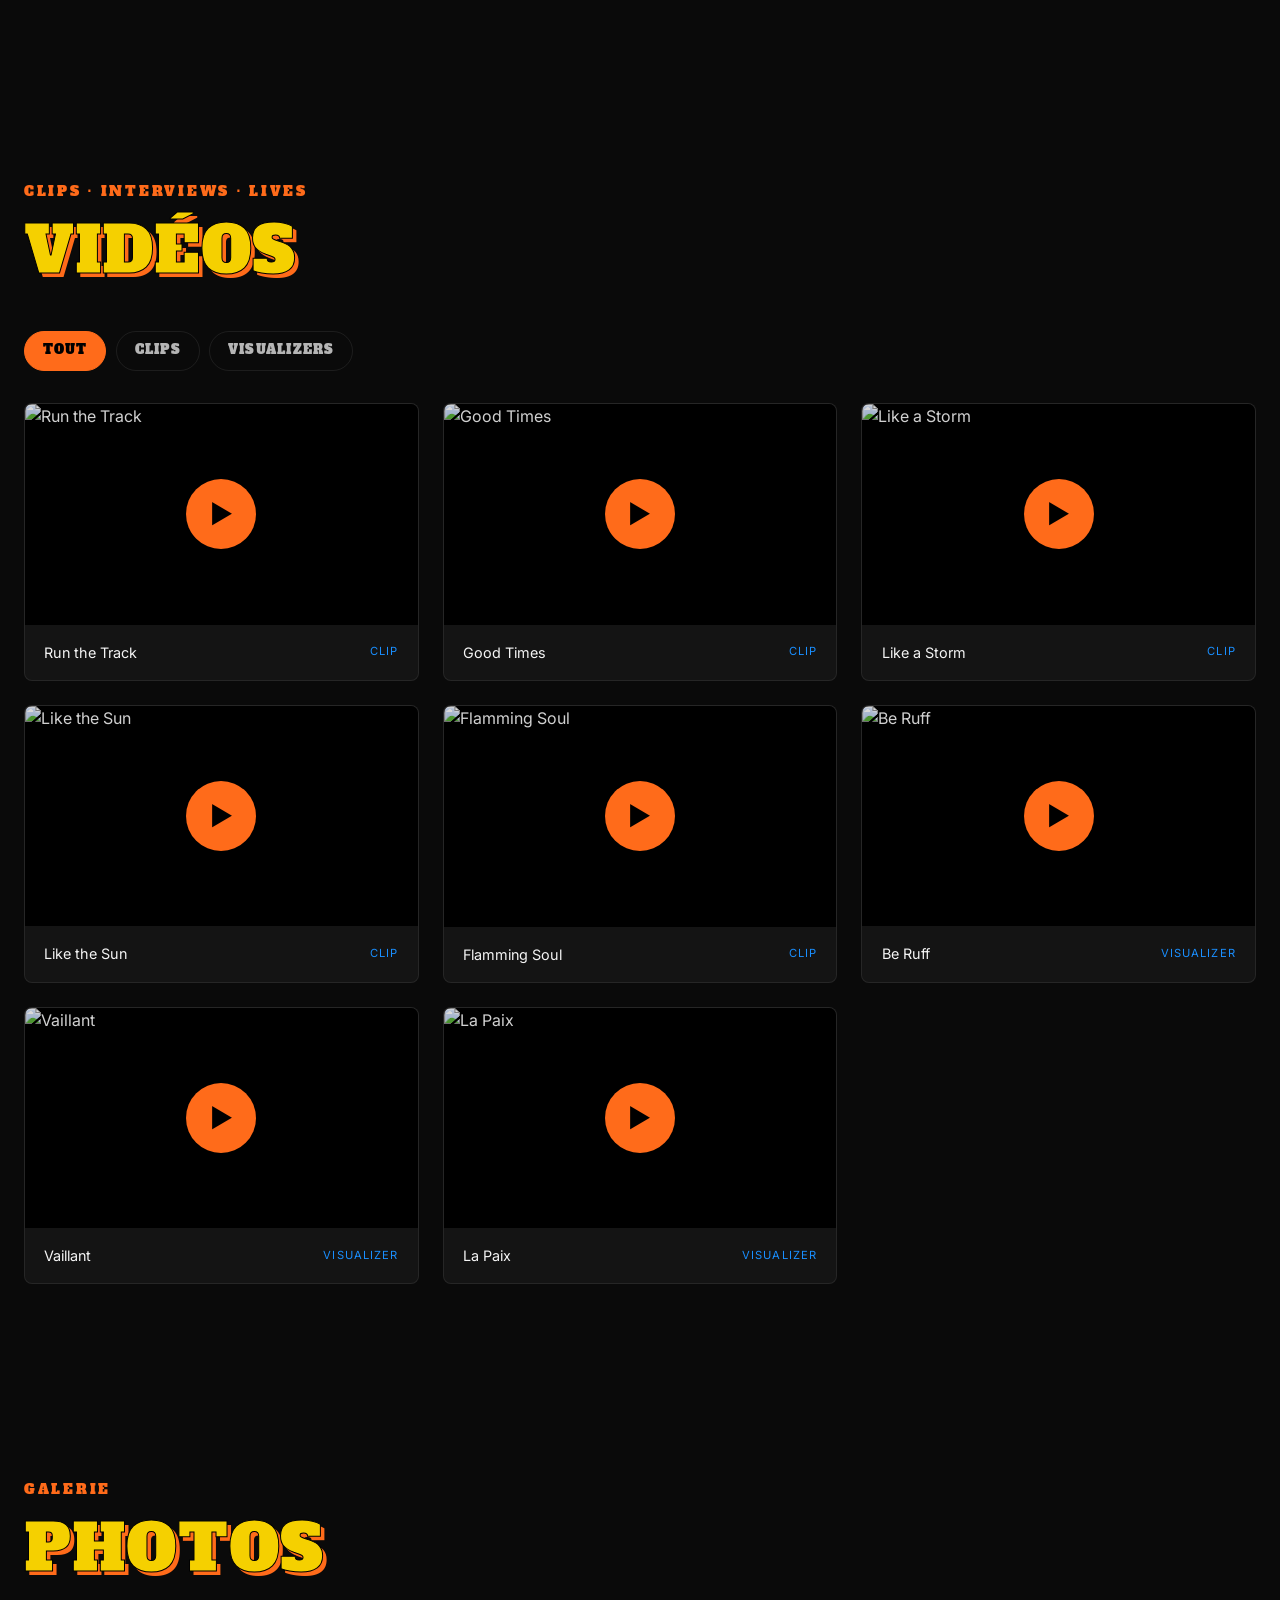
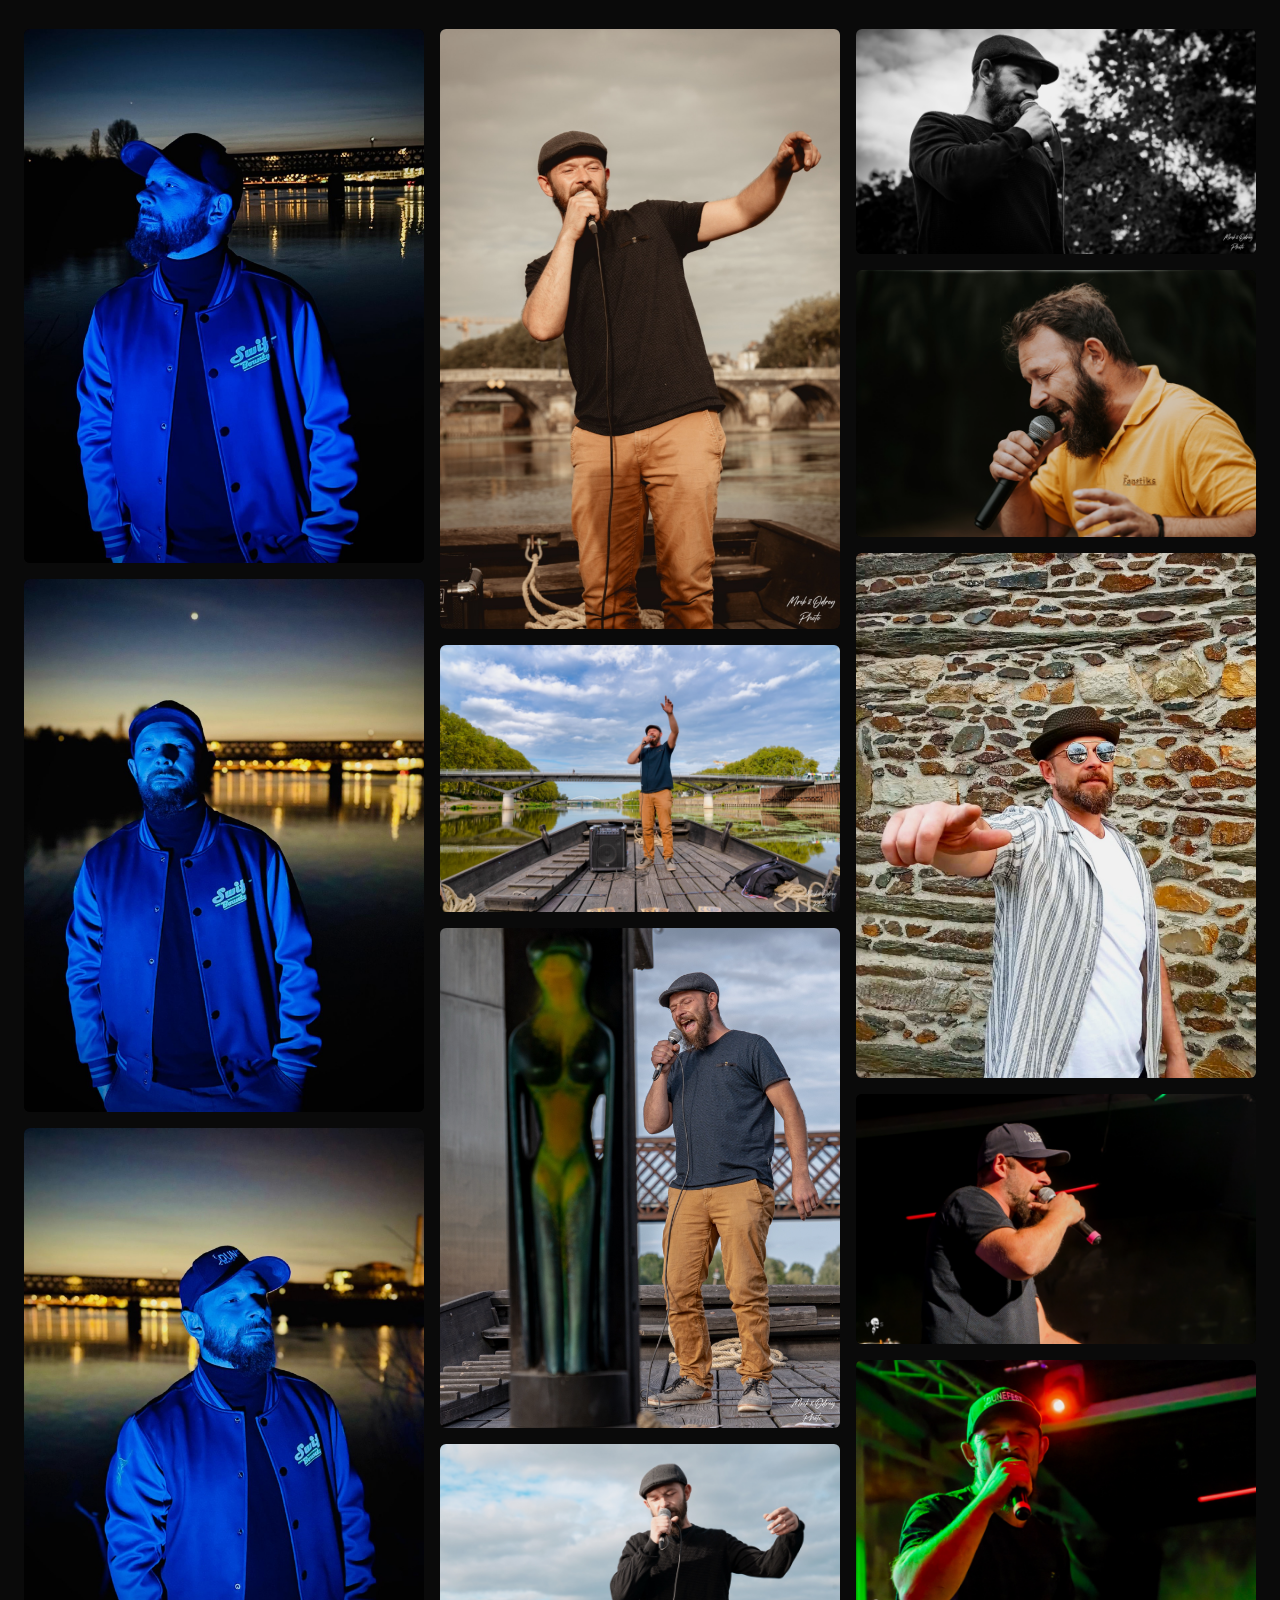
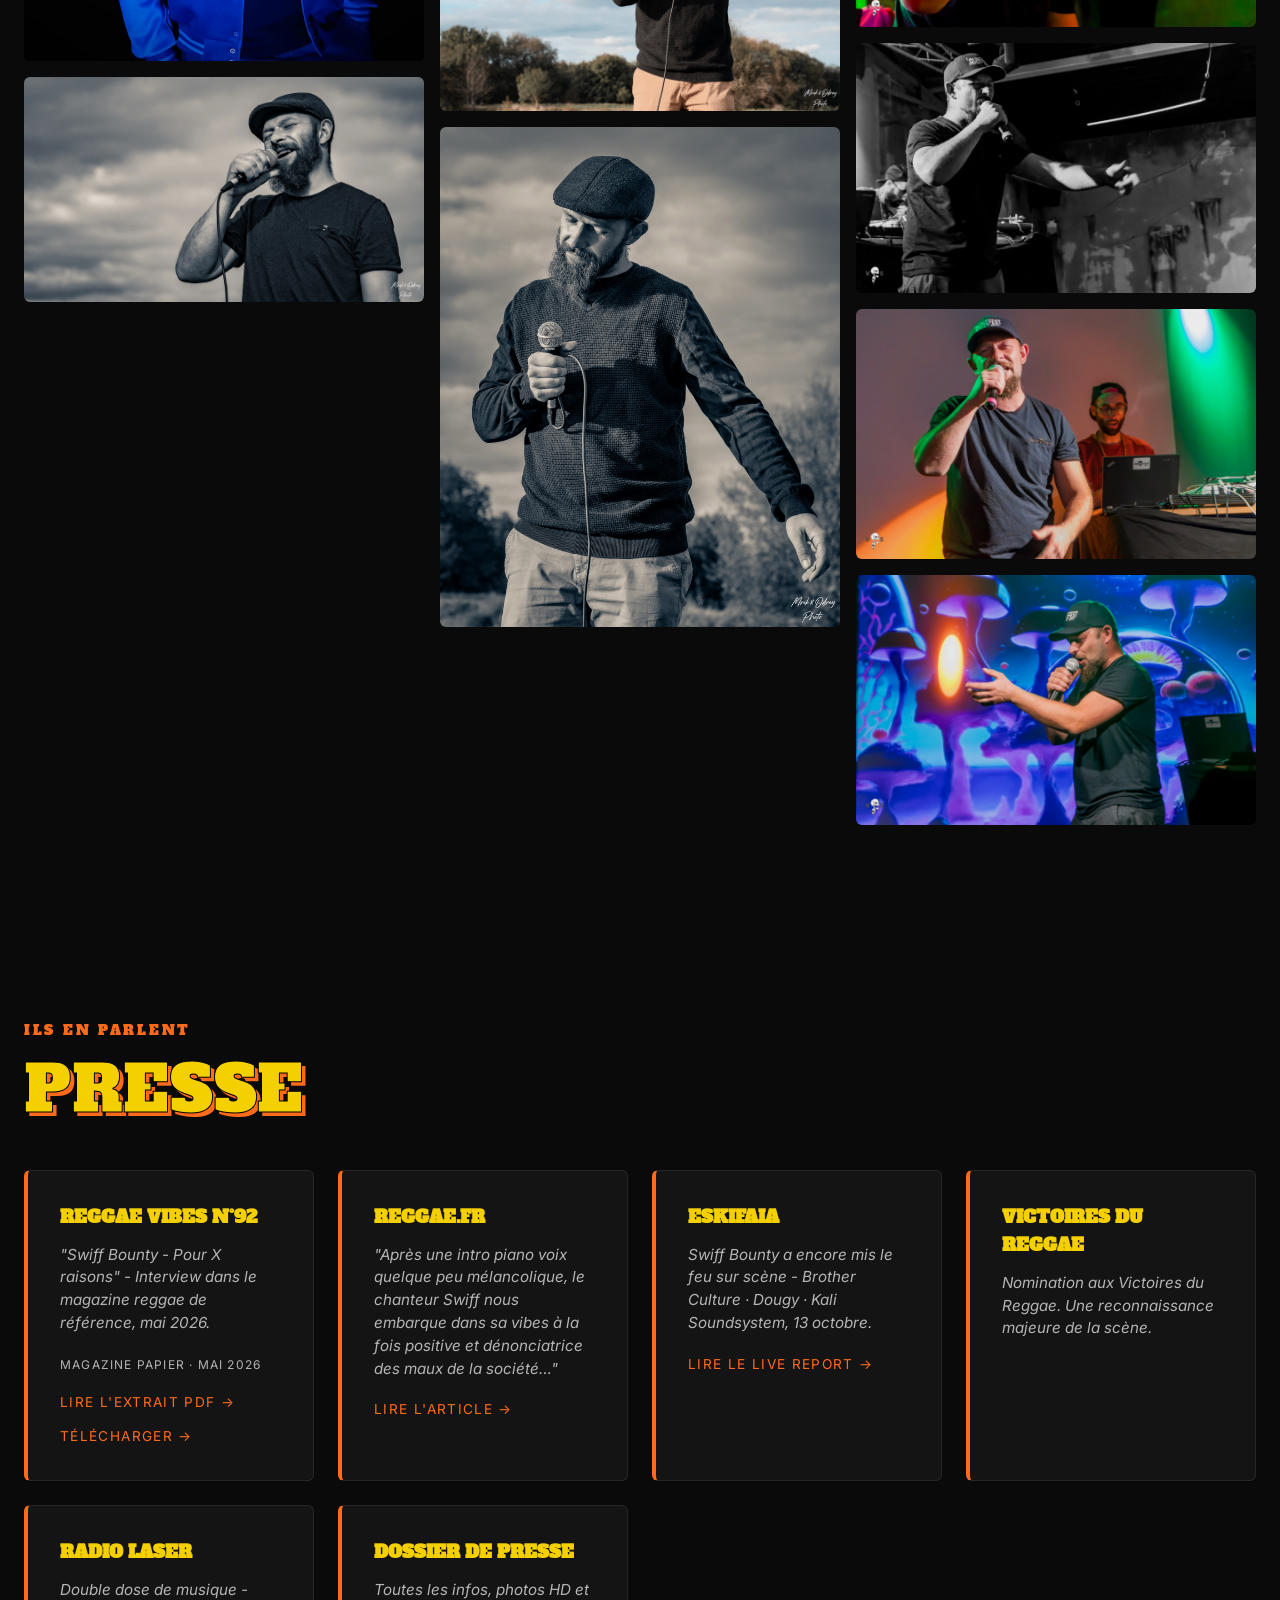
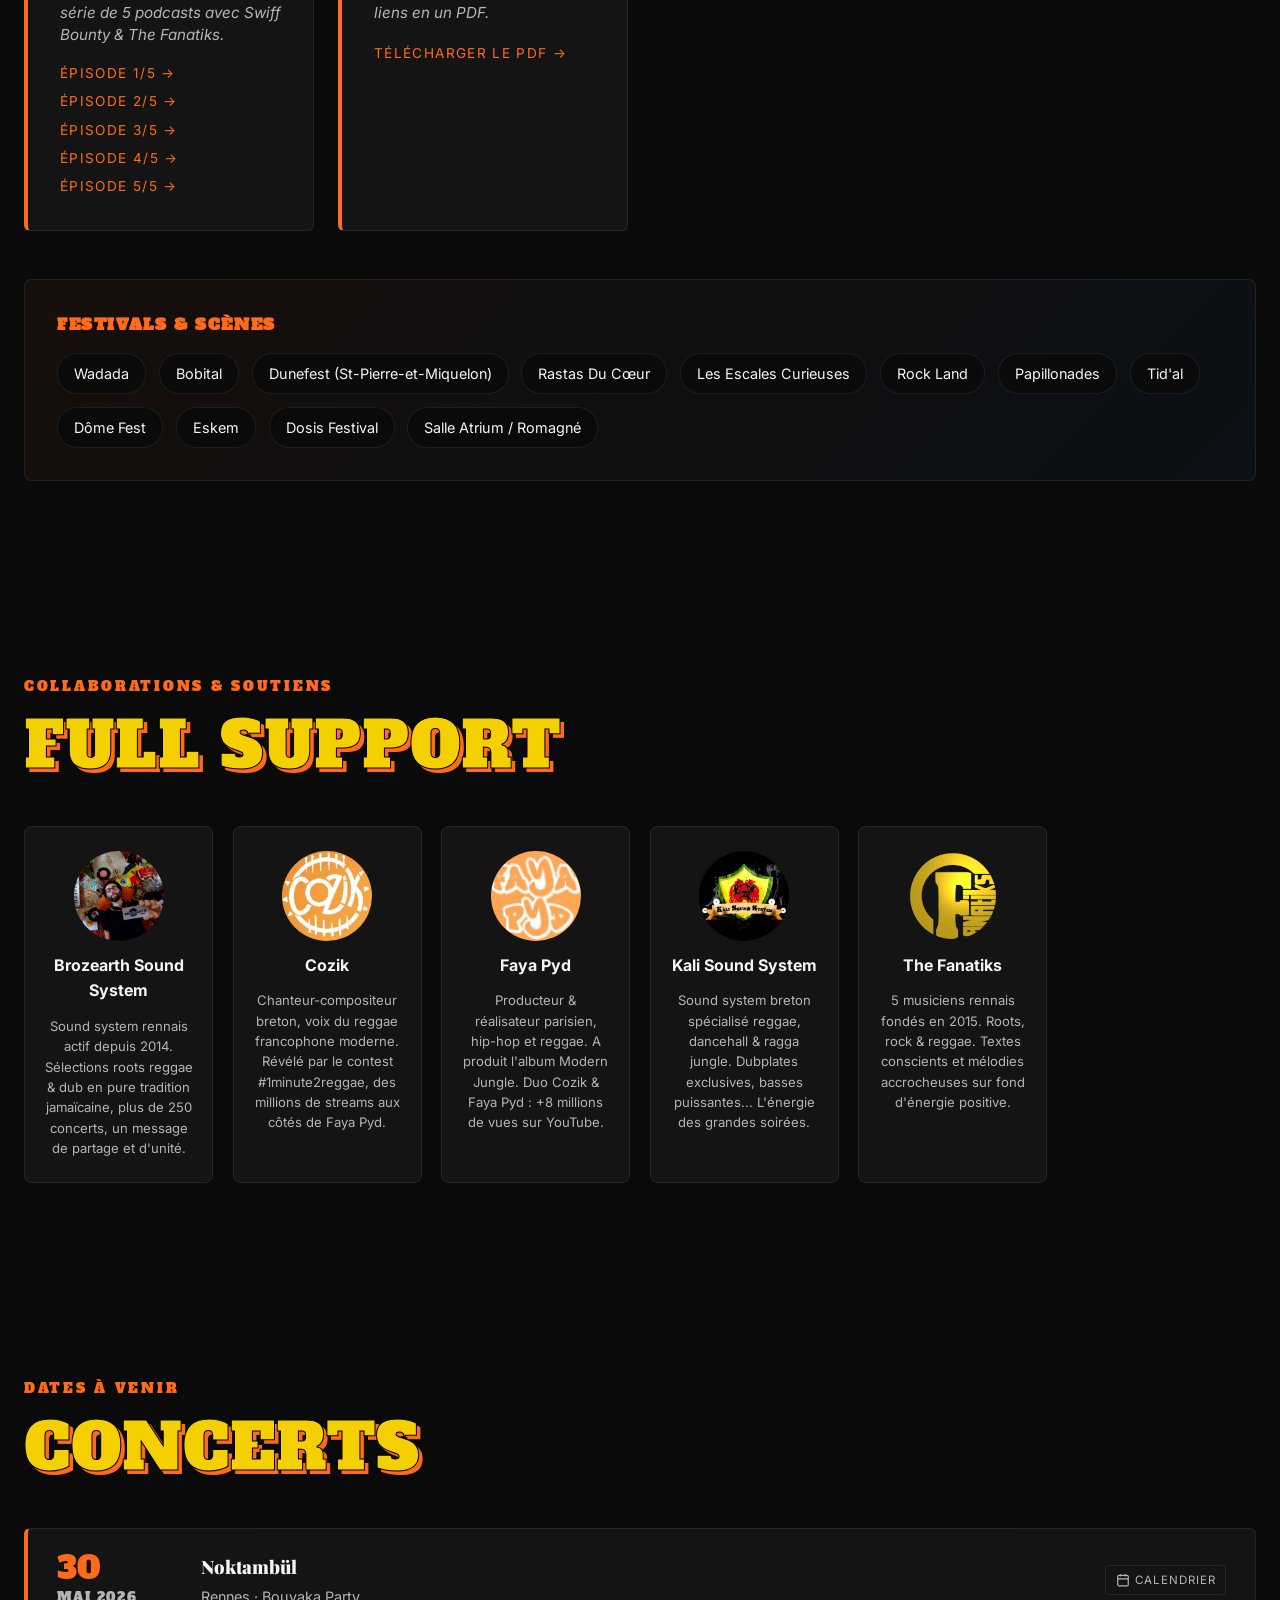
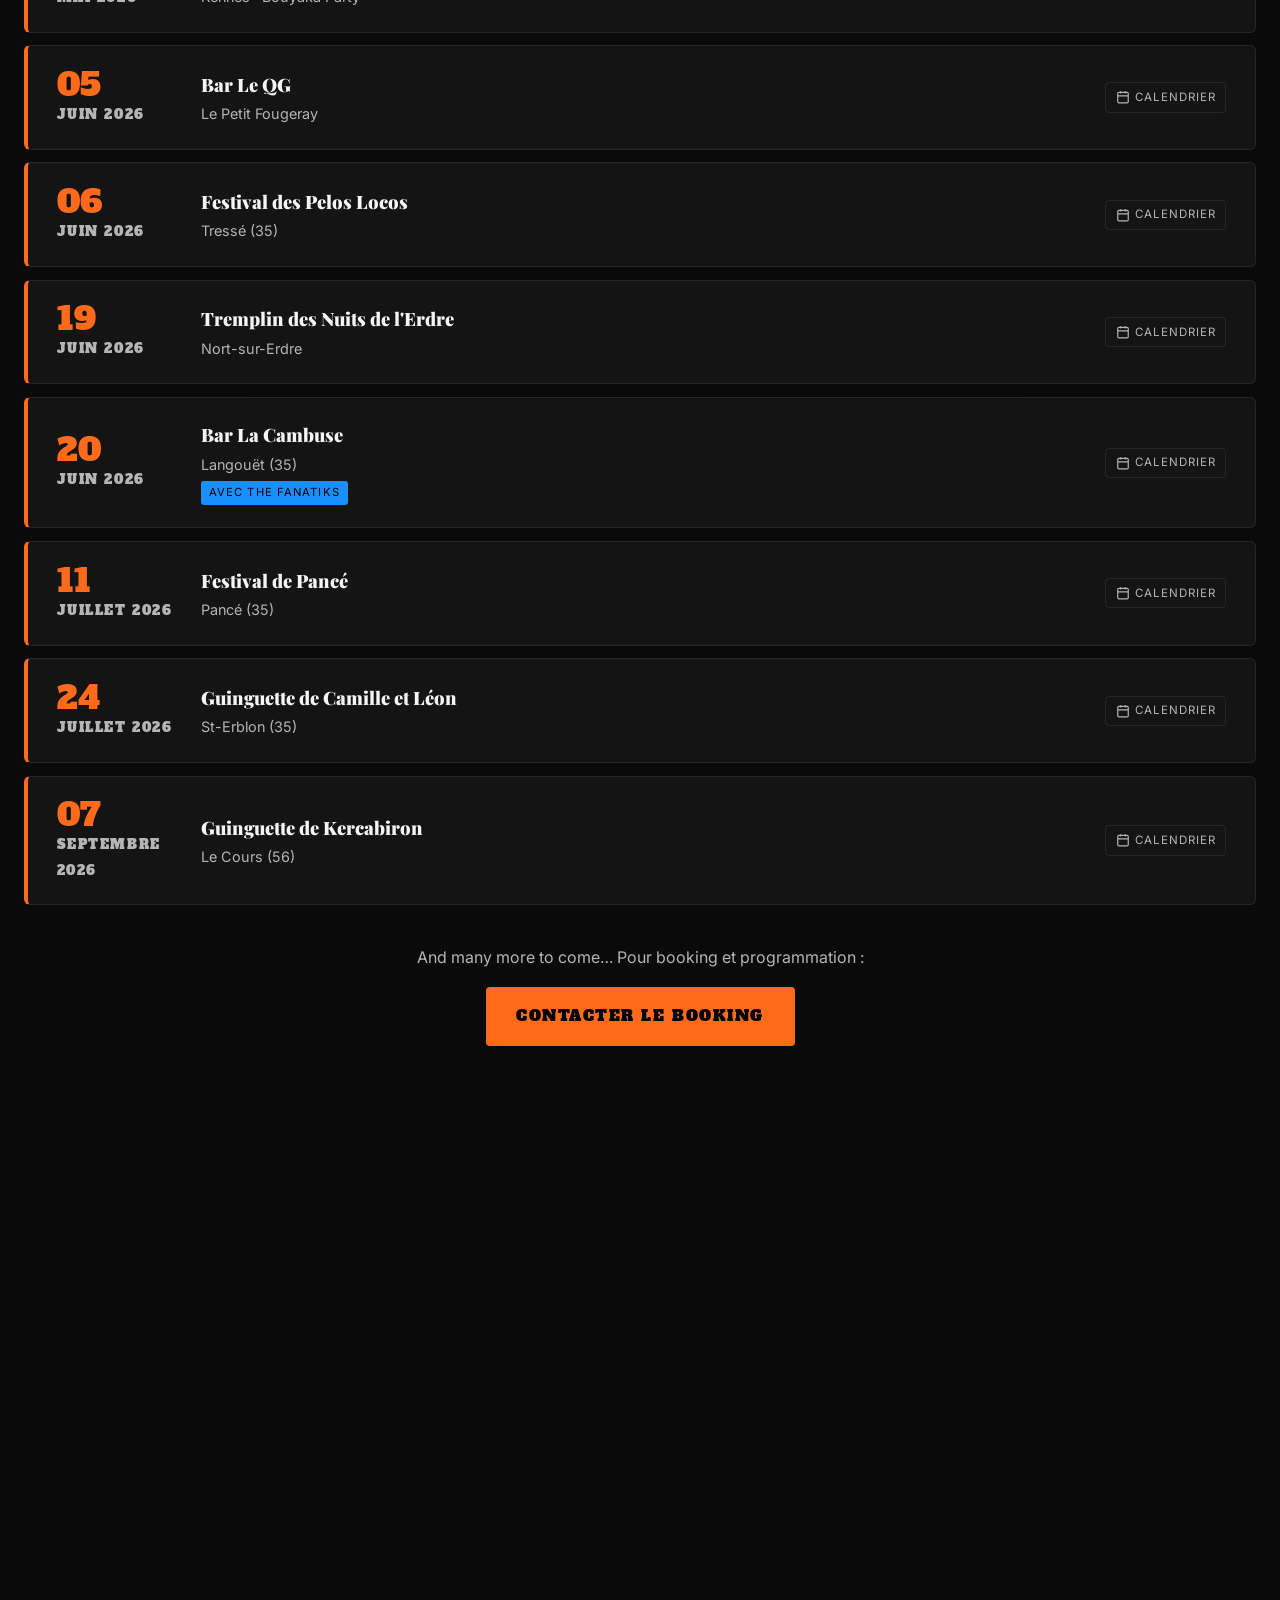
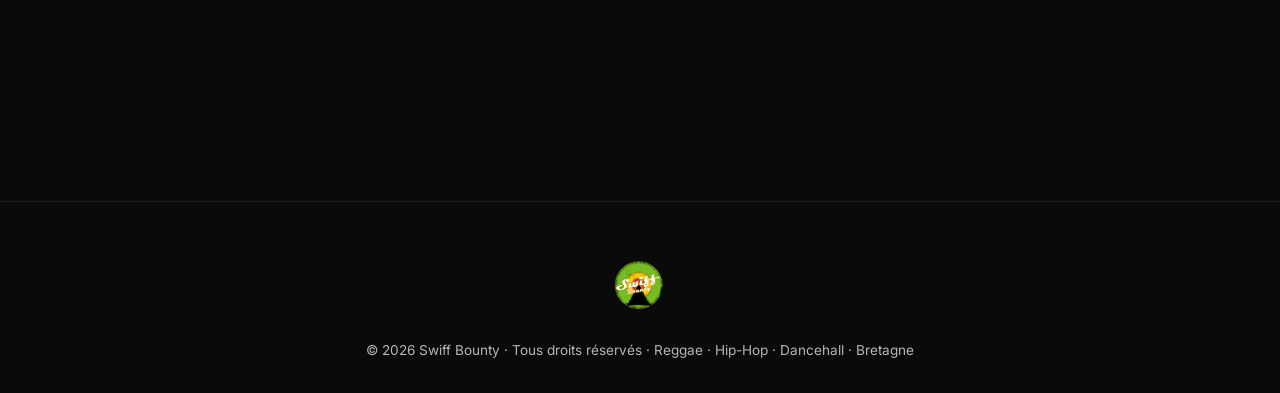
==== commit cdf37b5a: "feat(commerce): add Bandcamp embed and dedicated Buy section Embeds the Modern Jungle player from sw" ====
--- a/docs/index.html
+++ b/docs/index.html
@@ -27,6 +27,7 @@
     <div class="nav-links" id="navLinks">
       <a href="#bio">Bio</a>
       <a href="#album">Modern Jungle</a>
+      <a href="#acheter">Acheter</a>
       <a href="#musique">Musique</a>
       <a href="#videos">Vidéos</a>
       <a href="#photos">Photos</a>
@@ -125,7 +126,47 @@
         </div>
         <div class="hero-ctas">
           <a class="btn" href="https://wiseband.lnk.to/Swiff-Bounty-Modern-Jungle" target="_blank" rel="noopener">Écouter l'album</a>
-          <a class="btn btn-ghost" href="#musique">Tous les singles</a>
+          <a class="btn btn-ghost" href="#acheter">Acheter</a>
+        </div>
+      </div>
+    </div>
+  </div>
+</section>
+
+<!-- ========== ACHETER / BANDCAMP ========== -->
+<section id="acheter">
+  <div class="container">
+    <div class="section-head reveal">
+      <span class="eyebrow">Soutenir l'artiste</span>
+      <h2>Acheter l'album</h2>
+    </div>
+    <div class="buy-feature reveal">
+      <div class="buy-feature-embed">
+        <iframe style="border: 0; width: 100%; height: 470px;" src="https://bandcamp.com/EmbeddedPlayer/album=843587477/size=large/bgcol=181a1f/linkcol=ff6b1a/tracklist=true/transparent=true/" seamless title="Modern Jungle - Swiff Bounty sur Bandcamp">
+          <a href="https://swiffbounty.bandcamp.com/album/modern-jungle">Modern Jungle par Swiff Bounty</a>
+        </iframe>
+      </div>
+      <div class="buy-feature-info">
+        <span class="eyebrow">Modern Jungle · Bandcamp</span>
+        <h3>Get the album. Soutiens l'artiste.</h3>
+        <p>L'album <strong>Modern Jungle</strong> est disponible sur <strong>Bandcamp</strong> - la meilleure façon de soutenir directement Swiff Bounty. Achète l'album, glisse un pourboire, ou récupère l'édition CD limitée. Chaque euro va à l'artiste, pas à un algorithme.</p>
+        <ul class="buy-formats">
+          <li>
+            <strong>CD édition limitée</strong>
+            <small>Album physique numéroté · 9 titres</small>
+          </li>
+          <li>
+            <strong>Téléchargement digital</strong>
+            <small>FLAC · MP3 · sans DRM · dispo immédiate</small>
+          </li>
+          <li>
+            <strong>Streaming dispo partout</strong>
+            <small>Spotify · Apple Music · Deezer · YouTube Music</small>
+          </li>
+        </ul>
+        <div class="hero-ctas">
+          <a class="btn" href="https://swiffbounty.bandcamp.com/album/modern-jungle" target="_blank" rel="noopener">Acheter sur Bandcamp</a>
+          <a class="btn btn-ghost" href="https://wiseband.lnk.to/Swiff-Bounty-Modern-Jungle" target="_blank" rel="noopener">Écouter en streaming</a>
         </div>
       </div>
     </div>
--- a/docs/assets/css/main.css
+++ b/docs/assets/css/main.css
@@ -302,6 +302,70 @@
 }
 .album-feature-meta strong { color: var(--orange); }
 
+/* ---- Buy / Bandcamp ---- */
+.buy-feature {
+  background: linear-gradient(135deg, #0a1a0a 0%, #1a0a1a 100%);
+  border: 1px solid var(--border);
+  border-radius: 12px;
+  overflow: hidden;
+  display: grid;
+  grid-template-columns: minmax(280px, 440px) 1fr;
+  gap: 0;
+}
+.buy-feature-embed {
+  background: #0a0a0a;
+  padding: 2.5rem;
+  display: flex;
+  align-items: center;
+  justify-content: center;
+  border-right: 1px solid var(--border);
+}
+.buy-feature-embed iframe {
+  border: 0;
+  width: 100%;
+  max-width: 360px;
+  height: 470px;
+  display: block;
+}
+.buy-feature-info {
+  padding: 3rem;
+  display: flex;
+  flex-direction: column;
+  justify-content: center;
+}
+.buy-feature-info .eyebrow { color: var(--blue); }
+.buy-feature-info h3 {
+  font-family: "Alfa Slab One", serif;
+  font-size: clamp(1.6rem, 3vw, 2.4rem);
+  color: var(--yellow);
+  text-transform: uppercase;
+  margin-bottom: 1rem;
+  line-height: 1.05;
+}
+.buy-feature-info p { margin-bottom: 1.5rem; }
+.buy-formats {
+  list-style: none;
+  margin: 0 0 2rem;
+  padding: 0;
+  display: grid;
+  gap: 0.6rem;
+}
+.buy-formats li {
+  padding: 0.85rem 1rem;
+  background: rgba(255,255,255,0.03);
+  border: 1px solid var(--border);
+  border-left: 3px solid var(--orange);
+  border-radius: 4px;
+  font-size: 0.95rem;
+}
+.buy-formats strong { color: var(--text); display: block; }
+.buy-formats small {
+  color: var(--text-dim);
+  font-size: 0.75rem;
+  text-transform: uppercase;
+  letter-spacing: 0.08em;
+}
+
 /* ---- Discographie grid ---- */
 .disco-grid {
   display: grid;
@@ -825,15 +889,51 @@
   letter-spacing: 0.1em;
   margin-top: 0.3rem;
 }
-.concert-cta { font-size: 0.8rem; color: var(--text-dim); text-transform: uppercase; letter-spacing: 0.1em; }
+.concert-cta {
+  display: flex;
+  flex-direction: column;
+  align-items: flex-end;
+  gap: 0.5rem;
+}
+.prox-badge {
+  display: inline-block;
+  font-size: 0.7rem;
+  font-weight: 700;
+  text-transform: uppercase;
+  letter-spacing: 0.08em;
+  padding: 0.2rem 0.55rem;
+  border-radius: 3px;
+  white-space: nowrap;
+}
+.prox-badge.today { background: var(--orange); color: #000; }
+.prox-badge.soon  { background: var(--yellow); color: #000; }
+.ical-btn {
+  display: inline-flex;
+  align-items: center;
+  gap: 0.35rem;
+  font-size: 0.72rem;
+  color: var(--text-dim);
+  text-transform: uppercase;
+  letter-spacing: 0.08em;
+  padding: 0.3rem 0.6rem;
+  border: 1px solid var(--border);
+  border-radius: 4px;
+  transition: color .2s, border-color .2s;
+  white-space: nowrap;
+}
+.ical-btn:hover { color: var(--orange); border-color: var(--orange); }
+.concert-date .month-abbr { display: none; }
 @media (max-width: 700px) {
   .concert-row {
-    grid-template-columns: 80px 1fr;
+    grid-template-columns: 80px 1fr auto;
     padding: 1rem;
     gap: 1rem;
   }
-  .concert-cta { display: none; }
+  .concert-cta .prox-badge { display: none; }
+  .ical-label { display: none; }
   .concert-date .day { font-size: 1.5rem; }
+  .concert-date .month-full { display: none; }
+  .concert-date .month-abbr { display: block; }
 }
 
 /* ---- Reveal anim ---- */
@@ -851,9 +951,12 @@
 @media (max-width: 900px) {
   .bio-grid,
   .album-feature,
+  .buy-feature,
   .contact-grid { grid-template-columns: 1fr; }
   .bio-grid img { box-shadow: 8px 8px 0 var(--orange); }
-  .album-feature-info { padding: 2rem; }
+  .album-feature-info,
+  .buy-feature-info { padding: 2rem; }
+  .buy-feature-embed { border-right: 0; border-bottom: 1px solid var(--border); padding: 1.5rem; }
   .nav-links { display: none; }
   .nav-socials { display: none; }
   .menu-toggle {
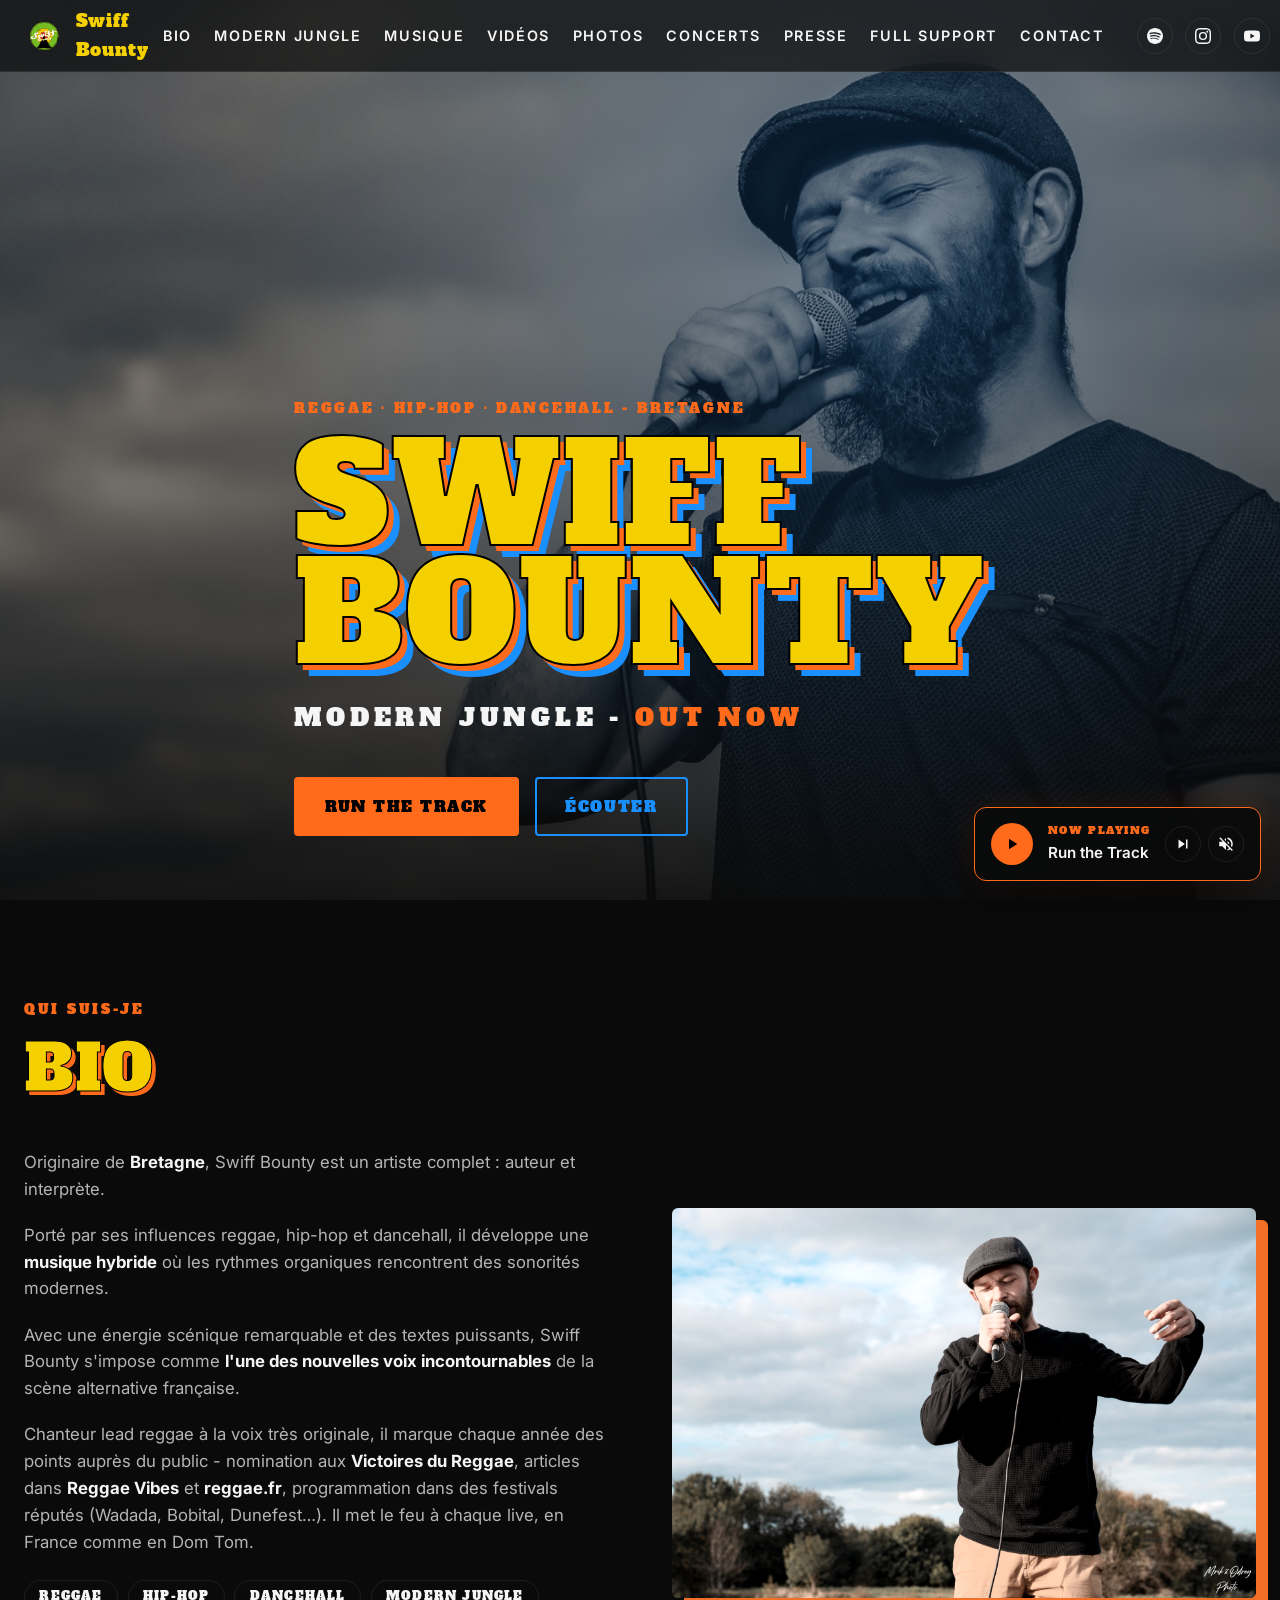
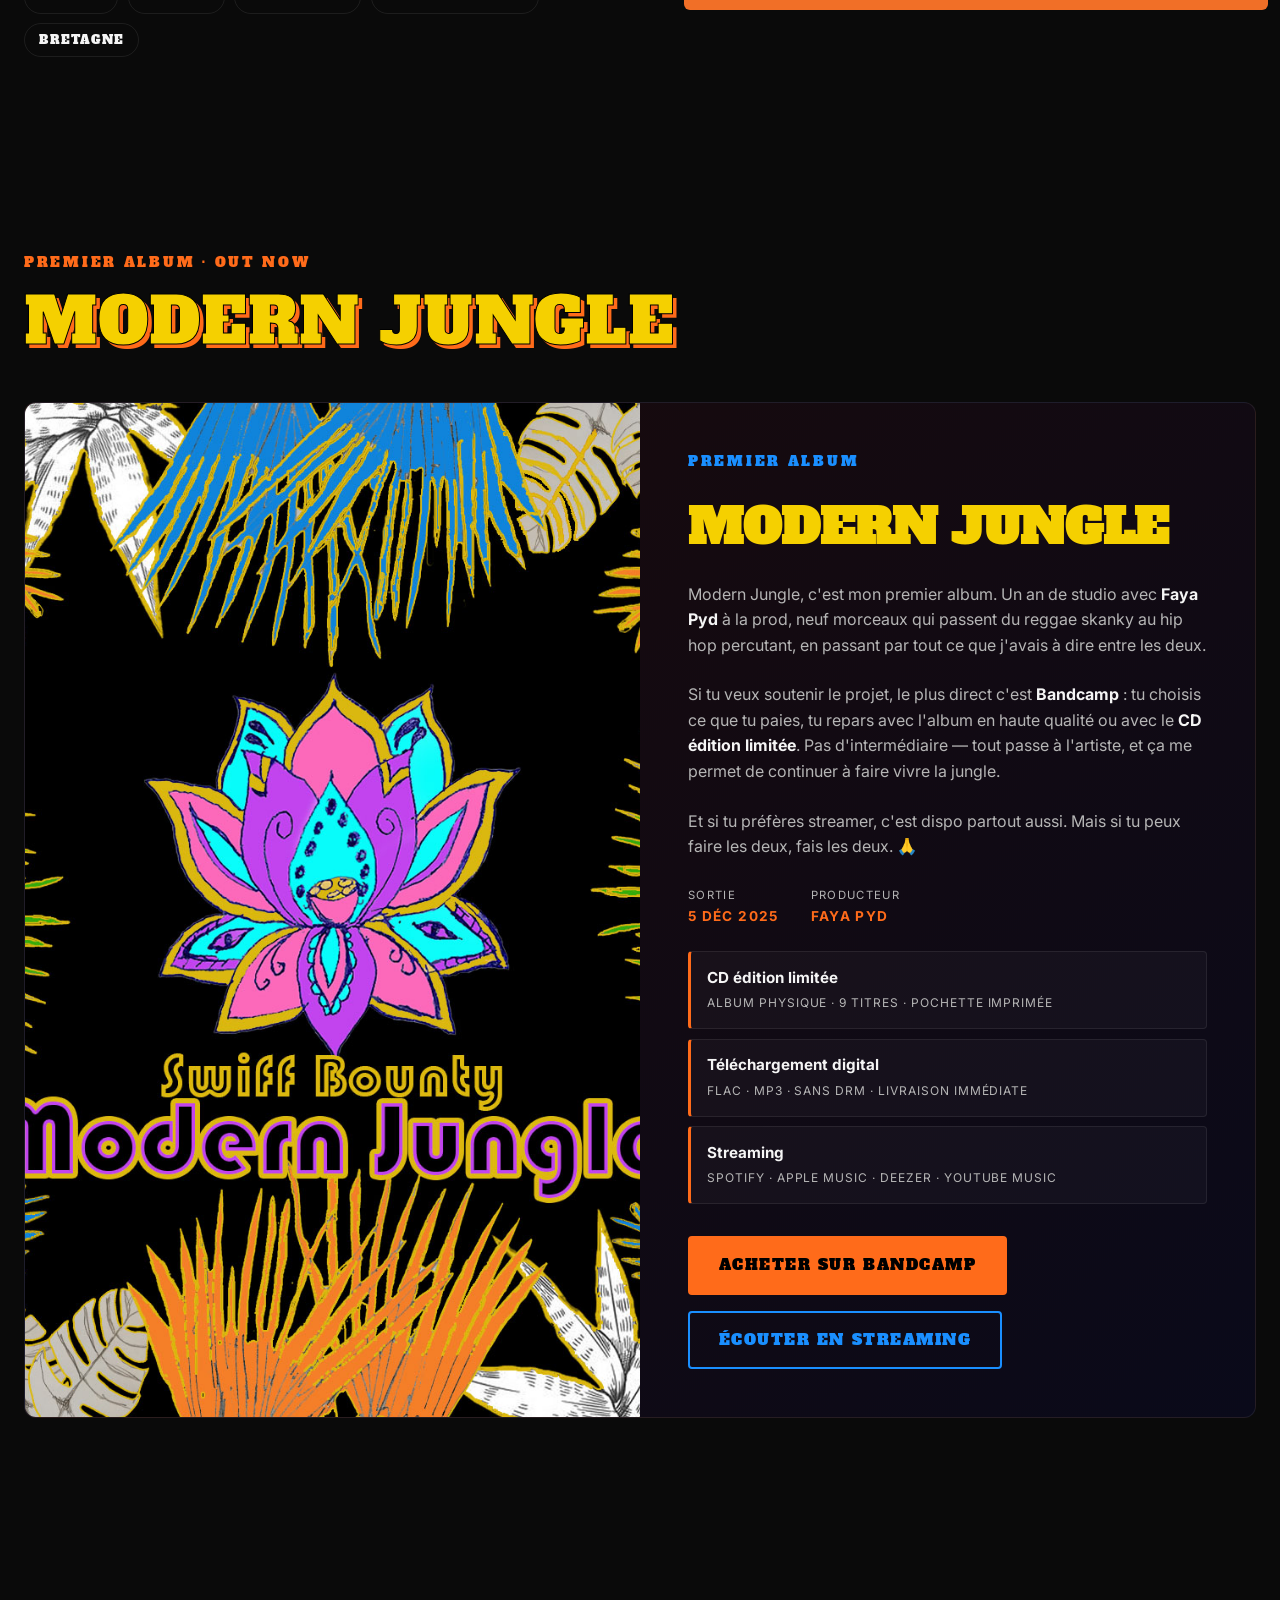
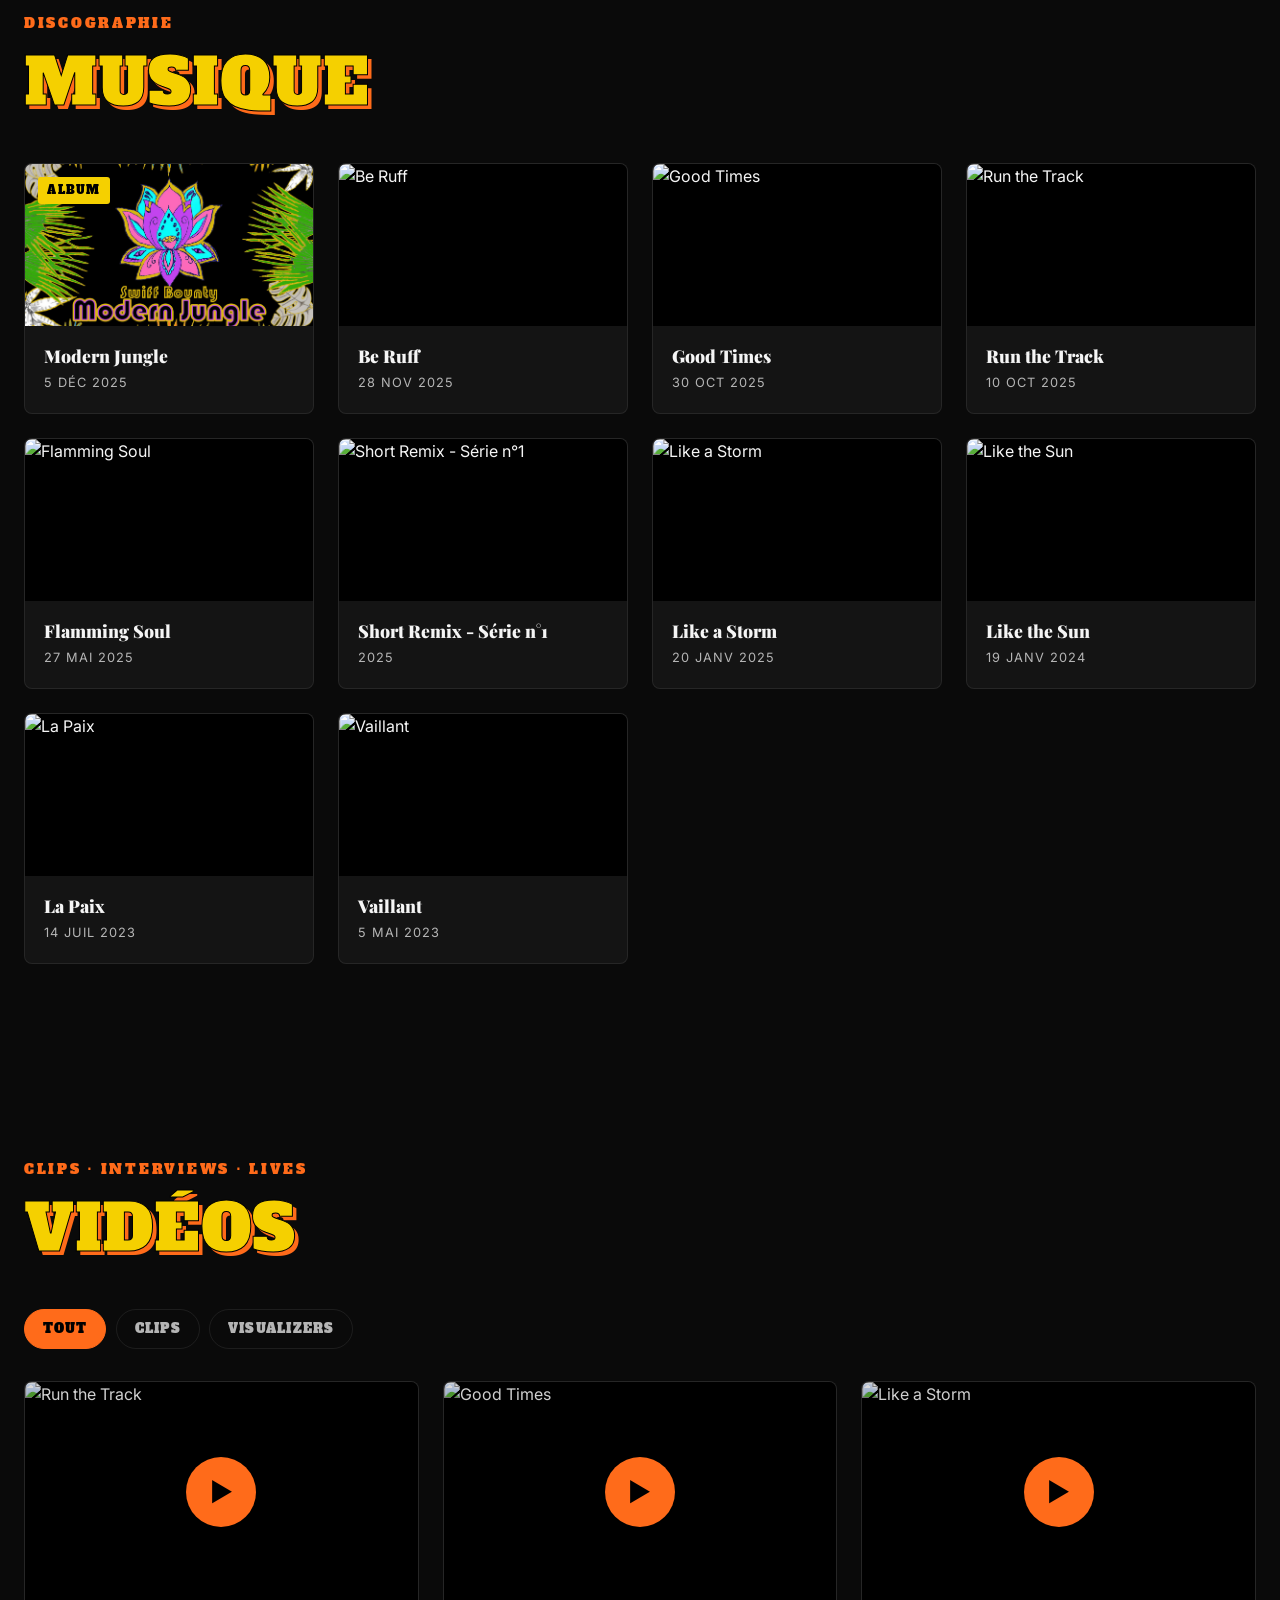
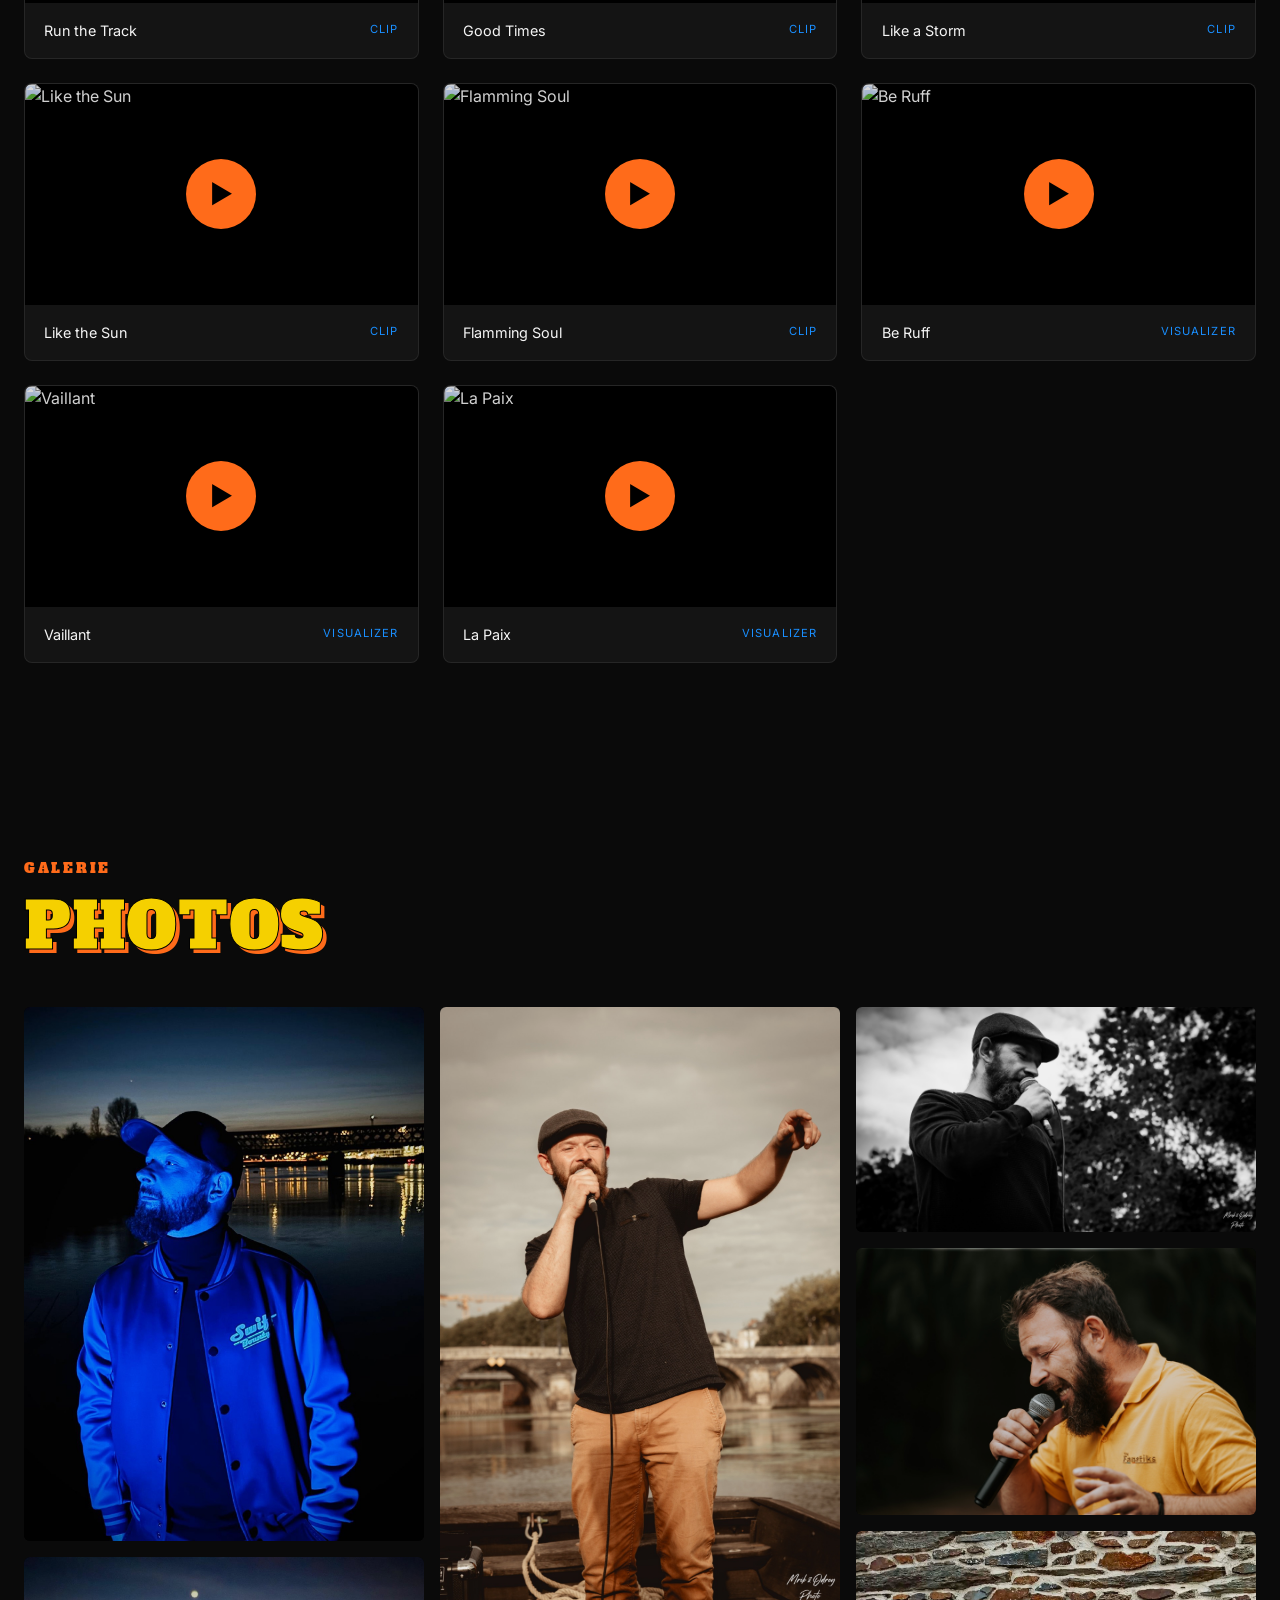
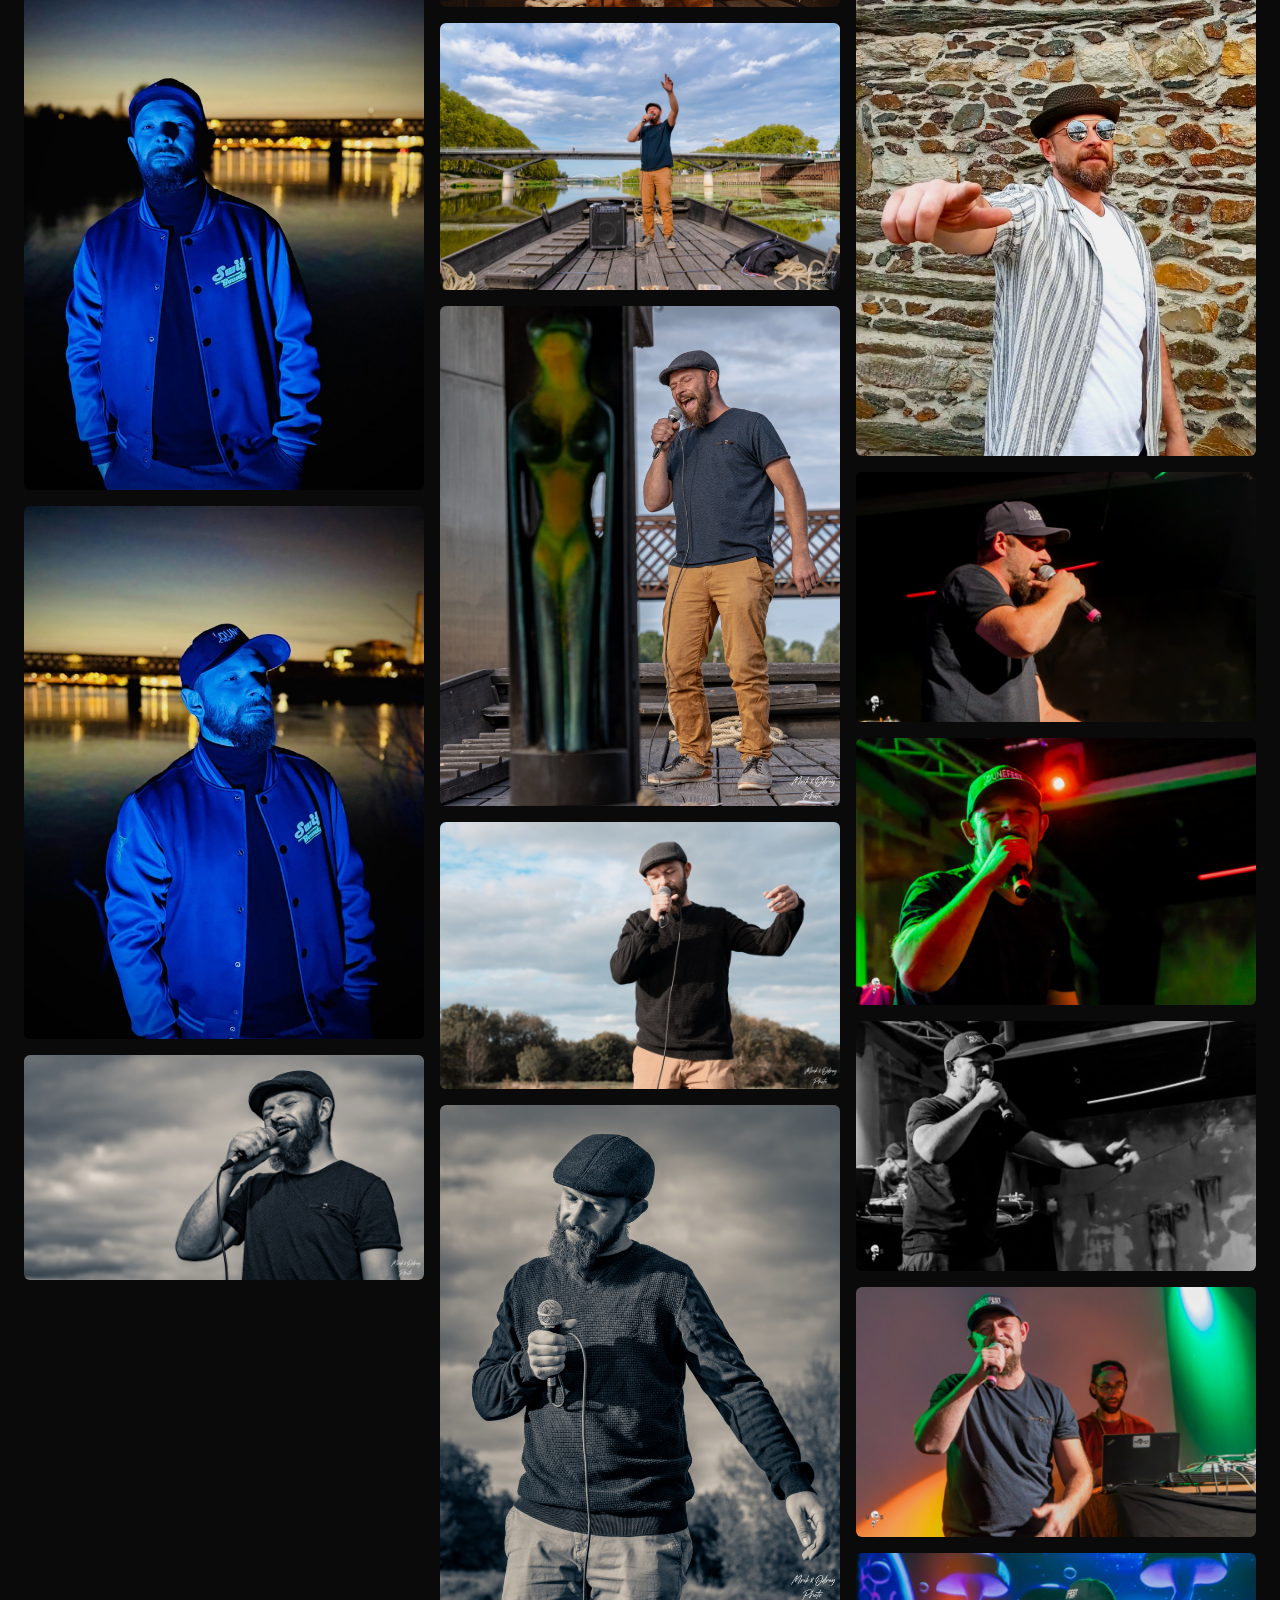
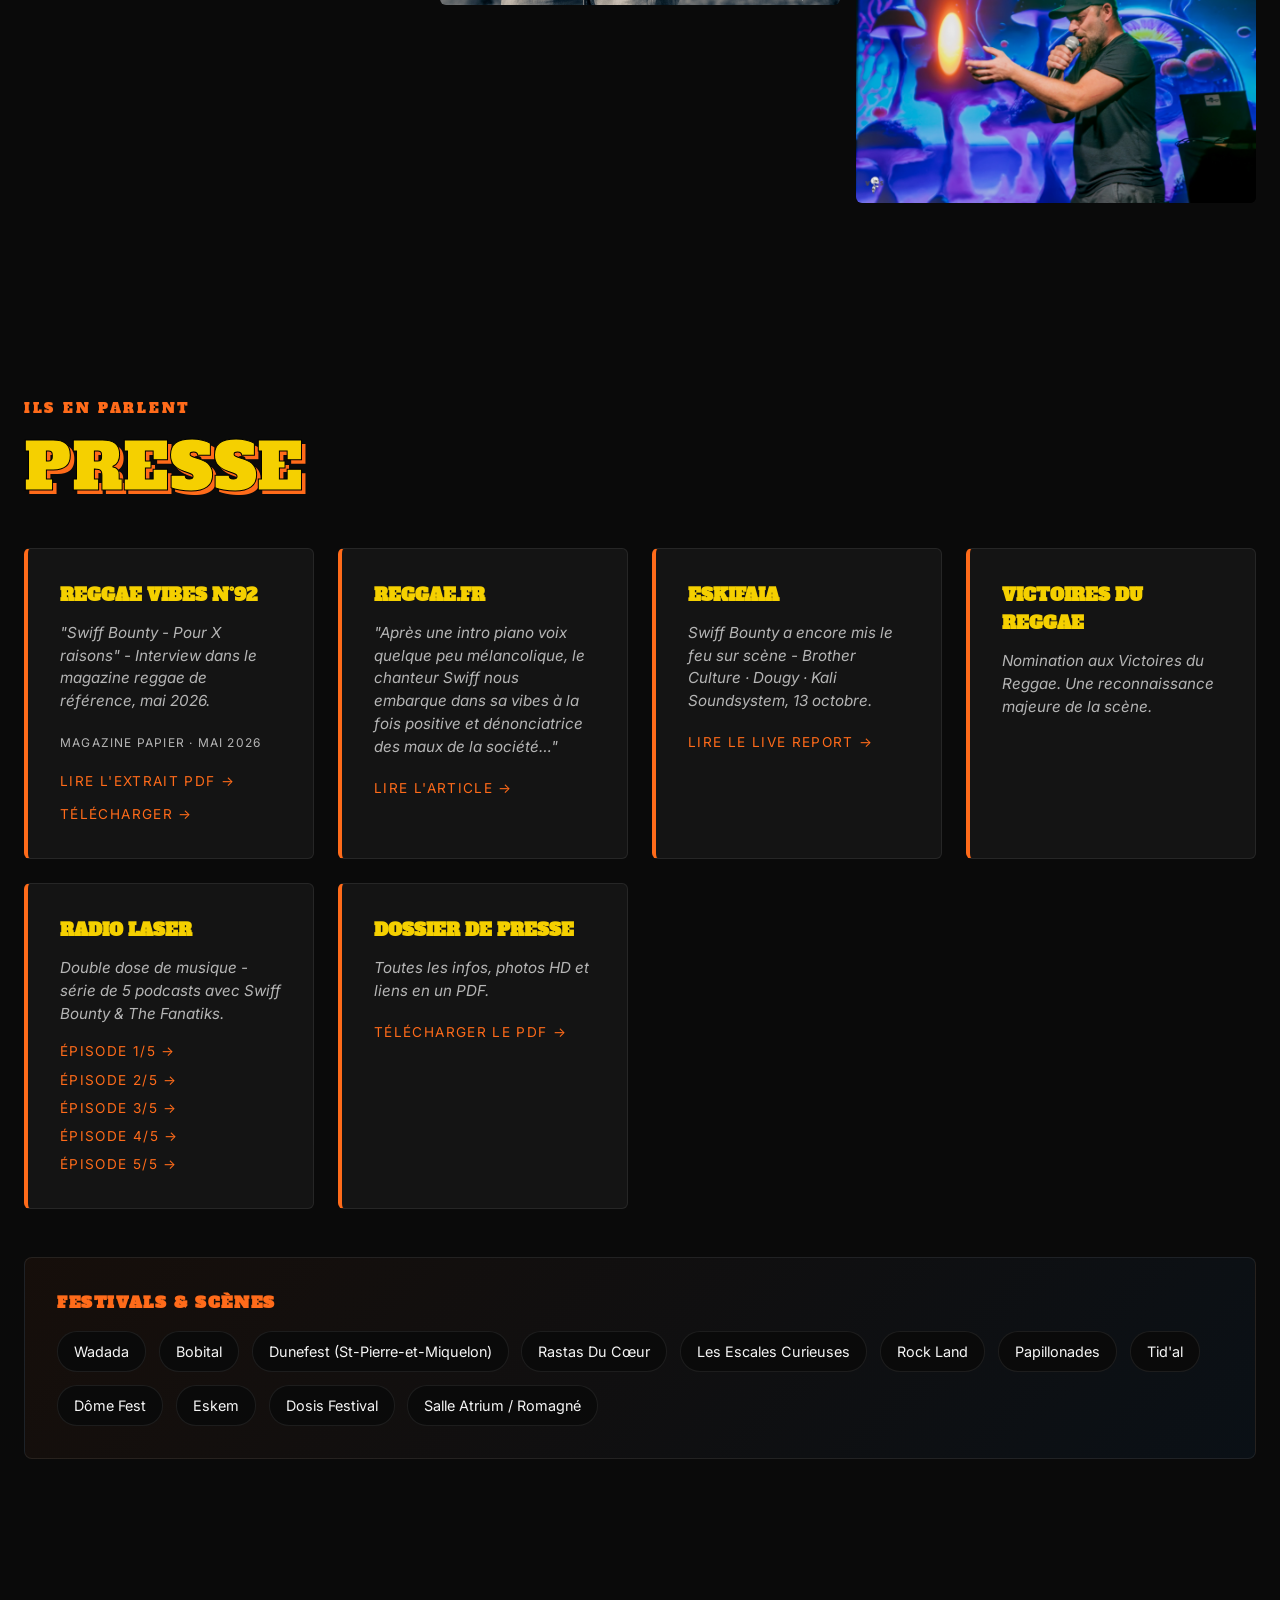
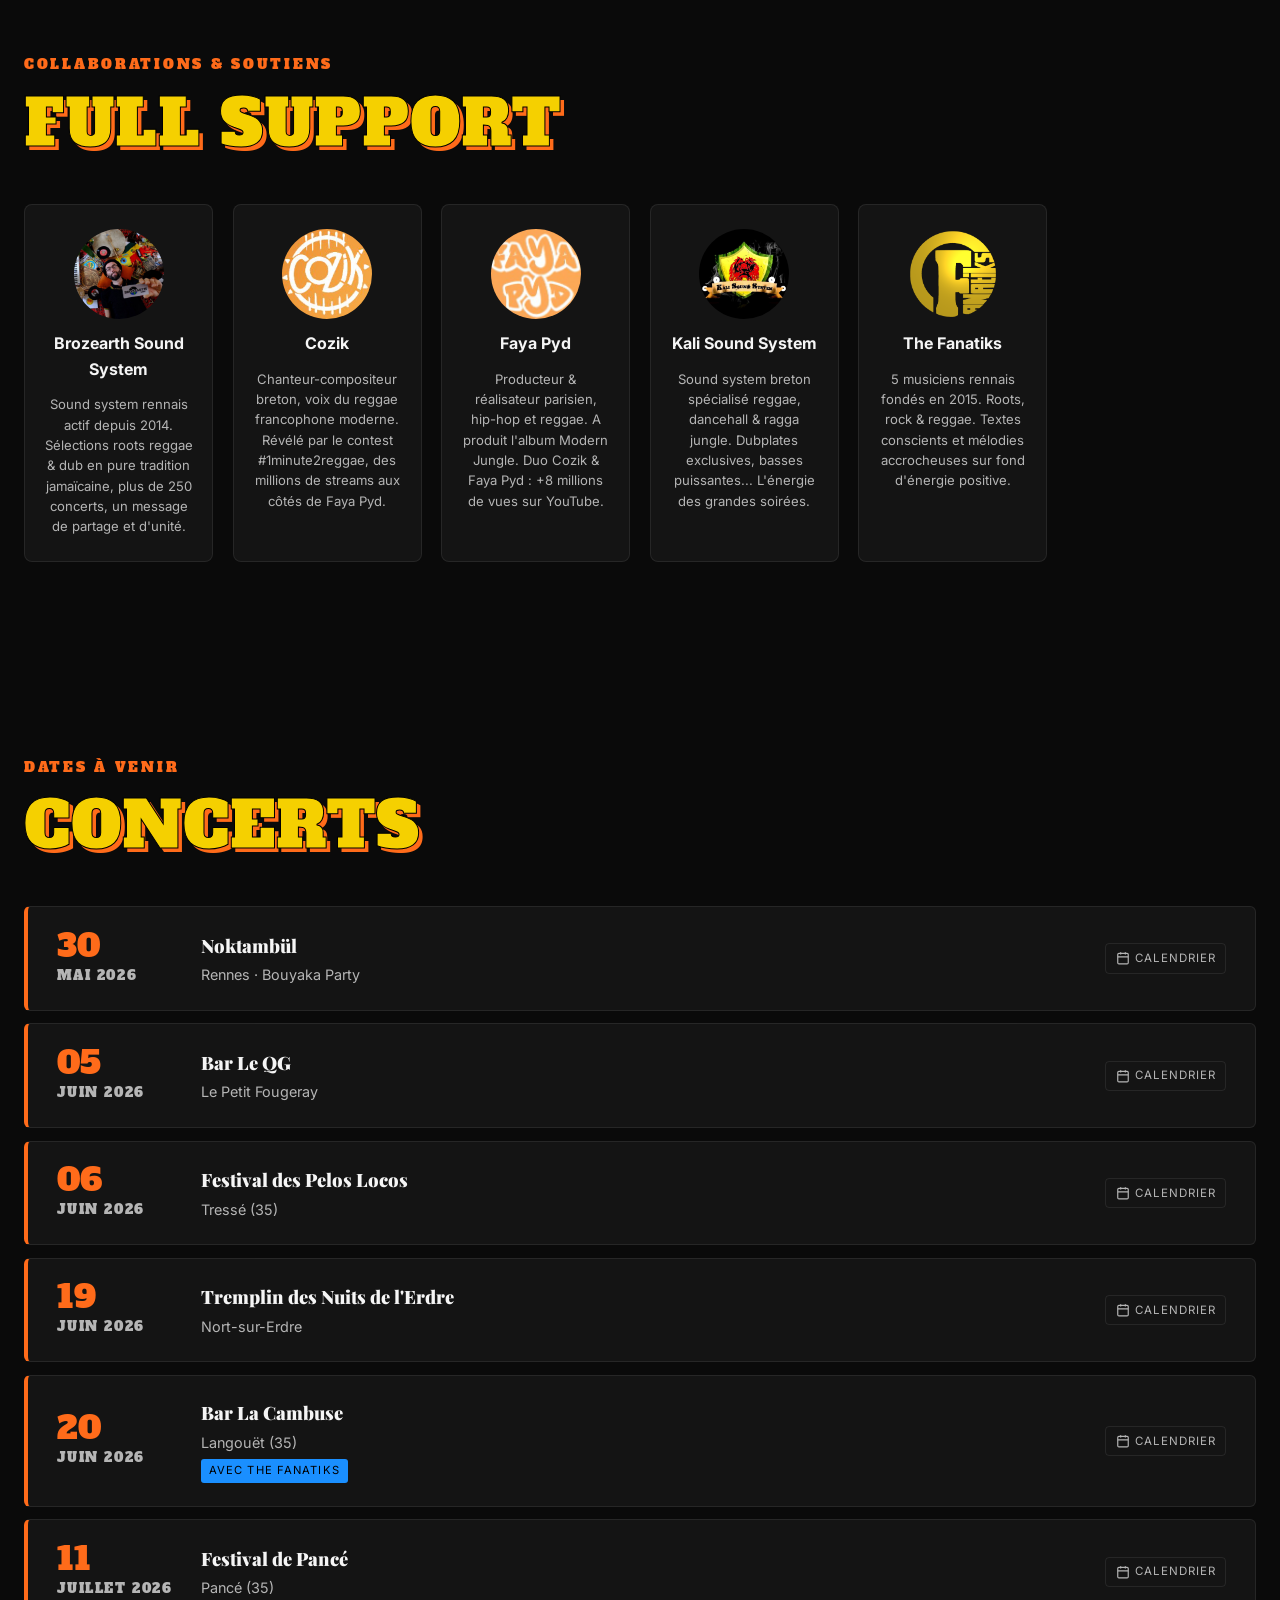
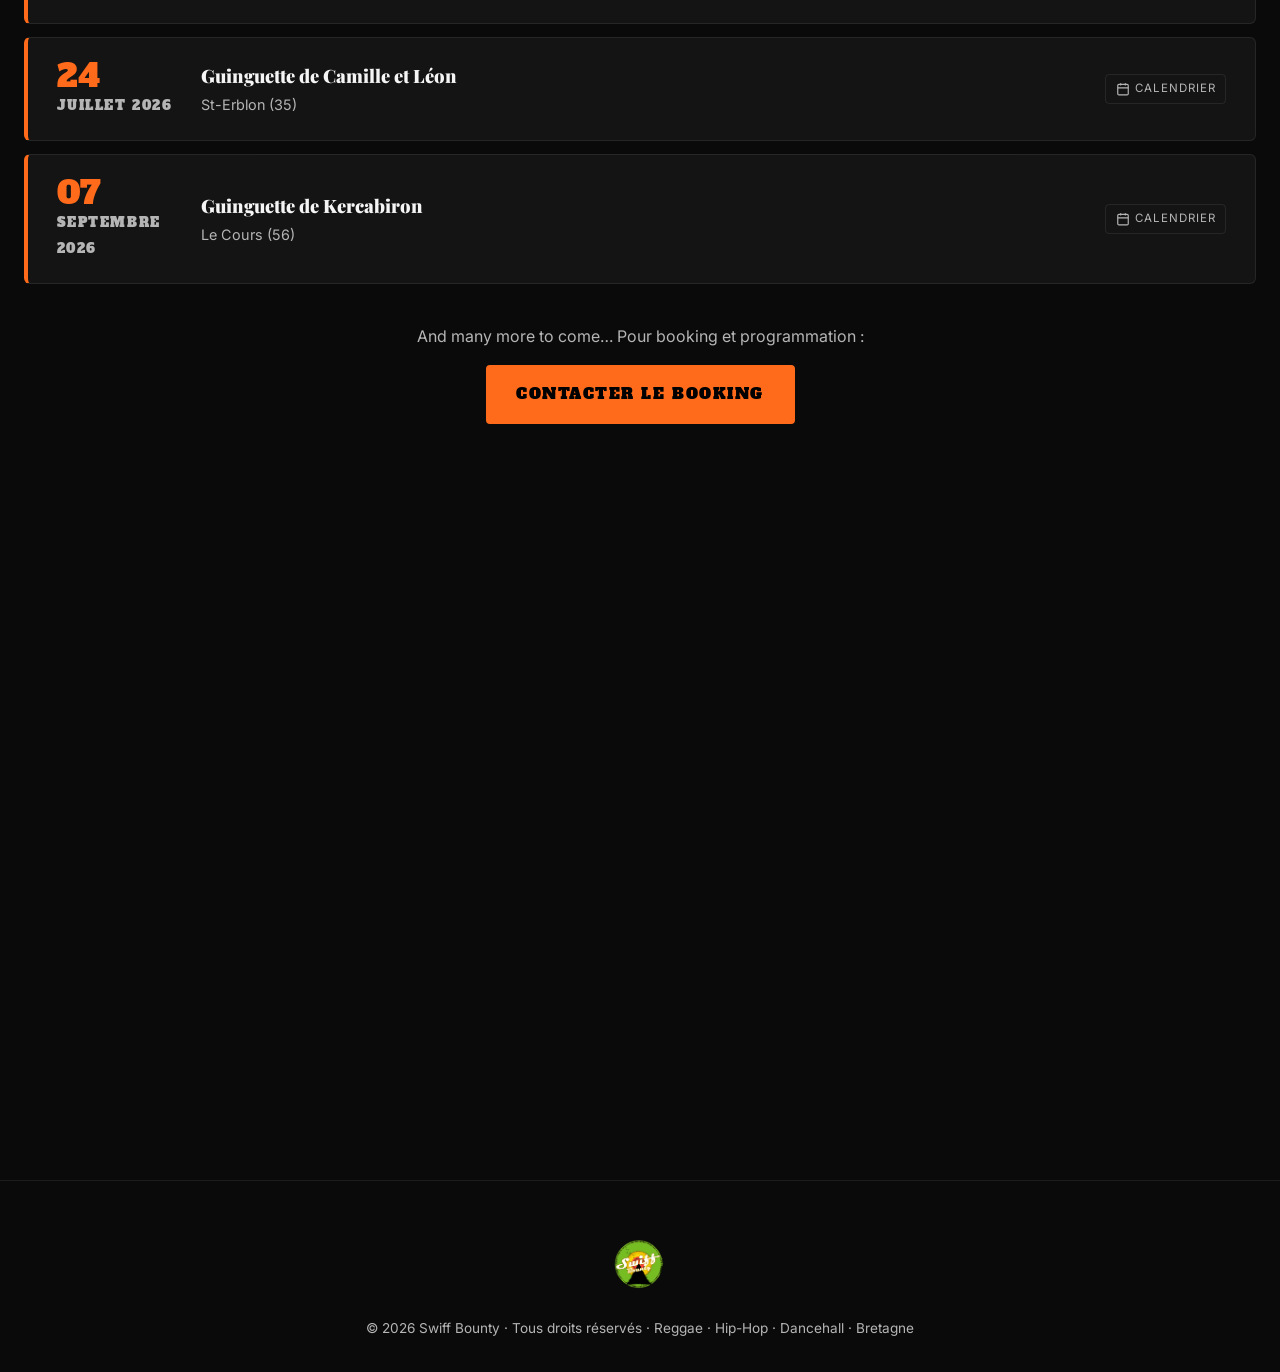
==== commit c4bb5844: "refactor(album): merge Acheter into Modern Jungle section Removes the duplicate Acheter section and " ====
--- a/docs/index.html
+++ b/docs/index.html
@@ -27,7 +27,6 @@
     <div class="nav-links" id="navLinks">
       <a href="#bio">Bio</a>
       <a href="#album">Modern Jungle</a>
-      <a href="#acheter">Acheter</a>
       <a href="#musique">Musique</a>
       <a href="#videos">Vidéos</a>
       <a href="#photos">Photos</a>
@@ -105,11 +104,11 @@
   </div>
 </section>
 
-<!-- ========== ALBUM HIGHLIGHT ========== -->
+<!-- ========== MODERN JUNGLE ========== -->
 <section id="album">
   <div class="container">
     <div class="section-head reveal">
-      <span class="eyebrow">Nouvel album</span>
+      <span class="eyebrow">Premier album · Out now</span>
       <h2>Modern Jungle</h2>
     </div>
     <div class="album-feature reveal">
@@ -119,48 +118,24 @@
       <div class="album-feature-info">
         <span class="eyebrow">Premier album</span>
         <h3>Modern Jungle</h3>
-        <p>Album complet, produit par <strong>Faya Pyd</strong>. Un souffle reggae-hip hop qui réunit toutes les couleurs de Swiff Bounty - du dancehall brûlant au reggae lumineux.</p>
+        <p>Modern Jungle, c'est mon premier album. Un an de studio avec <strong>Faya Pyd</strong> à la prod, neuf morceaux qui passent du reggae skanky au hip hop percutant, en passant par tout ce que j'avais à dire entre les deux.</p>
+        <p>Si tu veux soutenir le projet, le plus direct c'est <strong>Bandcamp</strong> : tu choisis ce que tu paies, tu repars avec l'album en haute qualité ou avec le <strong>CD édition limitée</strong>. Pas d'intermédiaire — tout passe à l'artiste, et ça me permet de continuer à faire vivre la jungle.</p>
+        <p>Et si tu préfères streamer, c'est dispo partout aussi. Mais si tu peux faire les deux, fais les deux. 🙏</p>
         <div class="album-feature-meta">
           <div><small>Sortie</small><br><strong>5 déc 2025</strong></div>
           <div><small>Producteur</small><br><strong>Faya Pyd</strong></div>
         </div>
-        <div class="hero-ctas">
-          <a class="btn" href="https://wiseband.lnk.to/Swiff-Bounty-Modern-Jungle" target="_blank" rel="noopener">Écouter l'album</a>
-          <a class="btn btn-ghost" href="#acheter">Acheter</a>
-        </div>
-      </div>
-    </div>
-  </div>
-</section>
-
-<!-- ========== ACHETER / BANDCAMP ========== -->
-<section id="acheter">
-  <div class="container">
-    <div class="section-head reveal">
-      <span class="eyebrow">Soutenir l'artiste</span>
-      <h2>Acheter l'album</h2>
-    </div>
-    <div class="buy-feature reveal">
-      <div class="buy-feature-embed">
-        <iframe style="border: 0; width: 100%; height: 470px;" src="https://bandcamp.com/EmbeddedPlayer/album=843587477/size=large/bgcol=181a1f/linkcol=ff6b1a/tracklist=true/transparent=true/" seamless title="Modern Jungle - Swiff Bounty sur Bandcamp">
-          <a href="https://swiffbounty.bandcamp.com/album/modern-jungle">Modern Jungle par Swiff Bounty</a>
-        </iframe>
-      </div>
-      <div class="buy-feature-info">
-        <span class="eyebrow">Modern Jungle · Bandcamp</span>
-        <h3>Get the album. Soutiens l'artiste.</h3>
-        <p>L'album <strong>Modern Jungle</strong> est disponible sur <strong>Bandcamp</strong> - la meilleure façon de soutenir directement Swiff Bounty. Achète l'album, glisse un pourboire, ou récupère l'édition CD limitée. Chaque euro va à l'artiste, pas à un algorithme.</p>
         <ul class="buy-formats">
           <li>
             <strong>CD édition limitée</strong>
-            <small>Album physique numéroté · 9 titres</small>
+            <small>Album physique · 9 titres · pochette imprimée</small>
           </li>
           <li>
             <strong>Téléchargement digital</strong>
-            <small>FLAC · MP3 · sans DRM · dispo immédiate</small>
+            <small>FLAC · MP3 · sans DRM · livraison immédiate</small>
           </li>
           <li>
-            <strong>Streaming dispo partout</strong>
+            <strong>Streaming</strong>
             <small>Spotify · Apple Music · Deezer · YouTube Music</small>
           </li>
         </ul>
--- a/docs/assets/css/main.css
+++ b/docs/assets/css/main.css
@@ -277,11 +277,12 @@
   gap: 0;
 }
 .album-feature-cover {
-  aspect-ratio: 1 / 1;
   overflow: hidden;
+  min-height: 380px;
 }
 .album-feature-cover img {
   width: 100%; height: 100%;
+  min-height: 380px;
   object-fit: cover;
   display: block;
 }
@@ -302,47 +303,7 @@
 }
 .album-feature-meta strong { color: var(--orange); }
 
-/* ---- Buy / Bandcamp ---- */
-.buy-feature {
-  background: linear-gradient(135deg, #0a1a0a 0%, #1a0a1a 100%);
-  border: 1px solid var(--border);
-  border-radius: 12px;
-  overflow: hidden;
-  display: grid;
-  grid-template-columns: minmax(280px, 440px) 1fr;
-  gap: 0;
-}
-.buy-feature-embed {
-  background: #0a0a0a;
-  padding: 2.5rem;
-  display: flex;
-  align-items: center;
-  justify-content: center;
-  border-right: 1px solid var(--border);
-}
-.buy-feature-embed iframe {
-  border: 0;
-  width: 100%;
-  max-width: 360px;
-  height: 470px;
-  display: block;
-}
-.buy-feature-info {
-  padding: 3rem;
-  display: flex;
-  flex-direction: column;
-  justify-content: center;
-}
-.buy-feature-info .eyebrow { color: var(--blue); }
-.buy-feature-info h3 {
-  font-family: "Alfa Slab One", serif;
-  font-size: clamp(1.6rem, 3vw, 2.4rem);
-  color: var(--yellow);
-  text-transform: uppercase;
-  margin-bottom: 1rem;
-  line-height: 1.05;
-}
-.buy-feature-info p { margin-bottom: 1.5rem; }
+/* ---- Buy formats list (inside album feature) ---- */
 .buy-formats {
   list-style: none;
   margin: 0 0 2rem;
@@ -951,12 +912,11 @@
 @media (max-width: 900px) {
   .bio-grid,
   .album-feature,
-  .buy-feature,
   .contact-grid { grid-template-columns: 1fr; }
   .bio-grid img { box-shadow: 8px 8px 0 var(--orange); }
-  .album-feature-info,
-  .buy-feature-info { padding: 2rem; }
-  .buy-feature-embed { border-right: 0; border-bottom: 1px solid var(--border); padding: 1.5rem; }
+  .album-feature-info { padding: 2rem; }
+  .album-feature-cover { min-height: 280px; }
+  .album-feature-cover img { min-height: 280px; }
   .nav-links { display: none; }
   .nav-socials { display: none; }
   .menu-toggle {
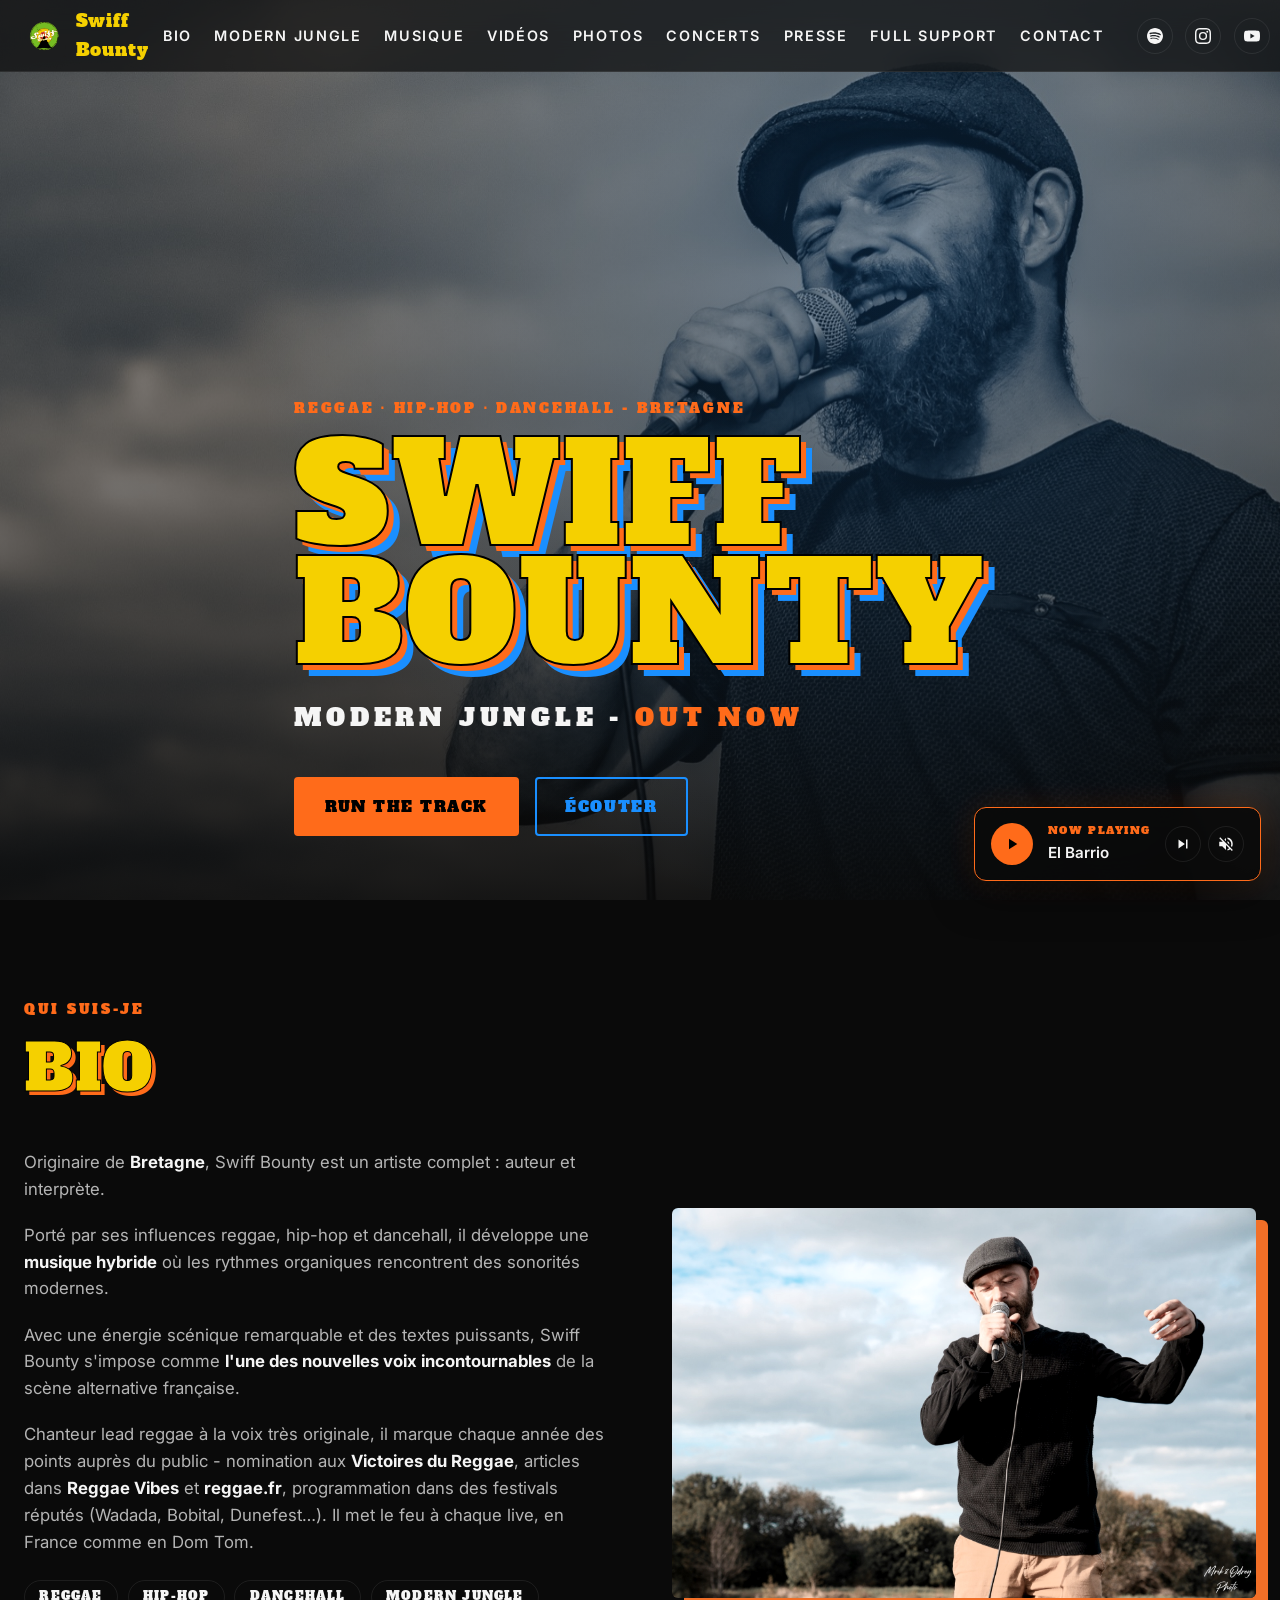
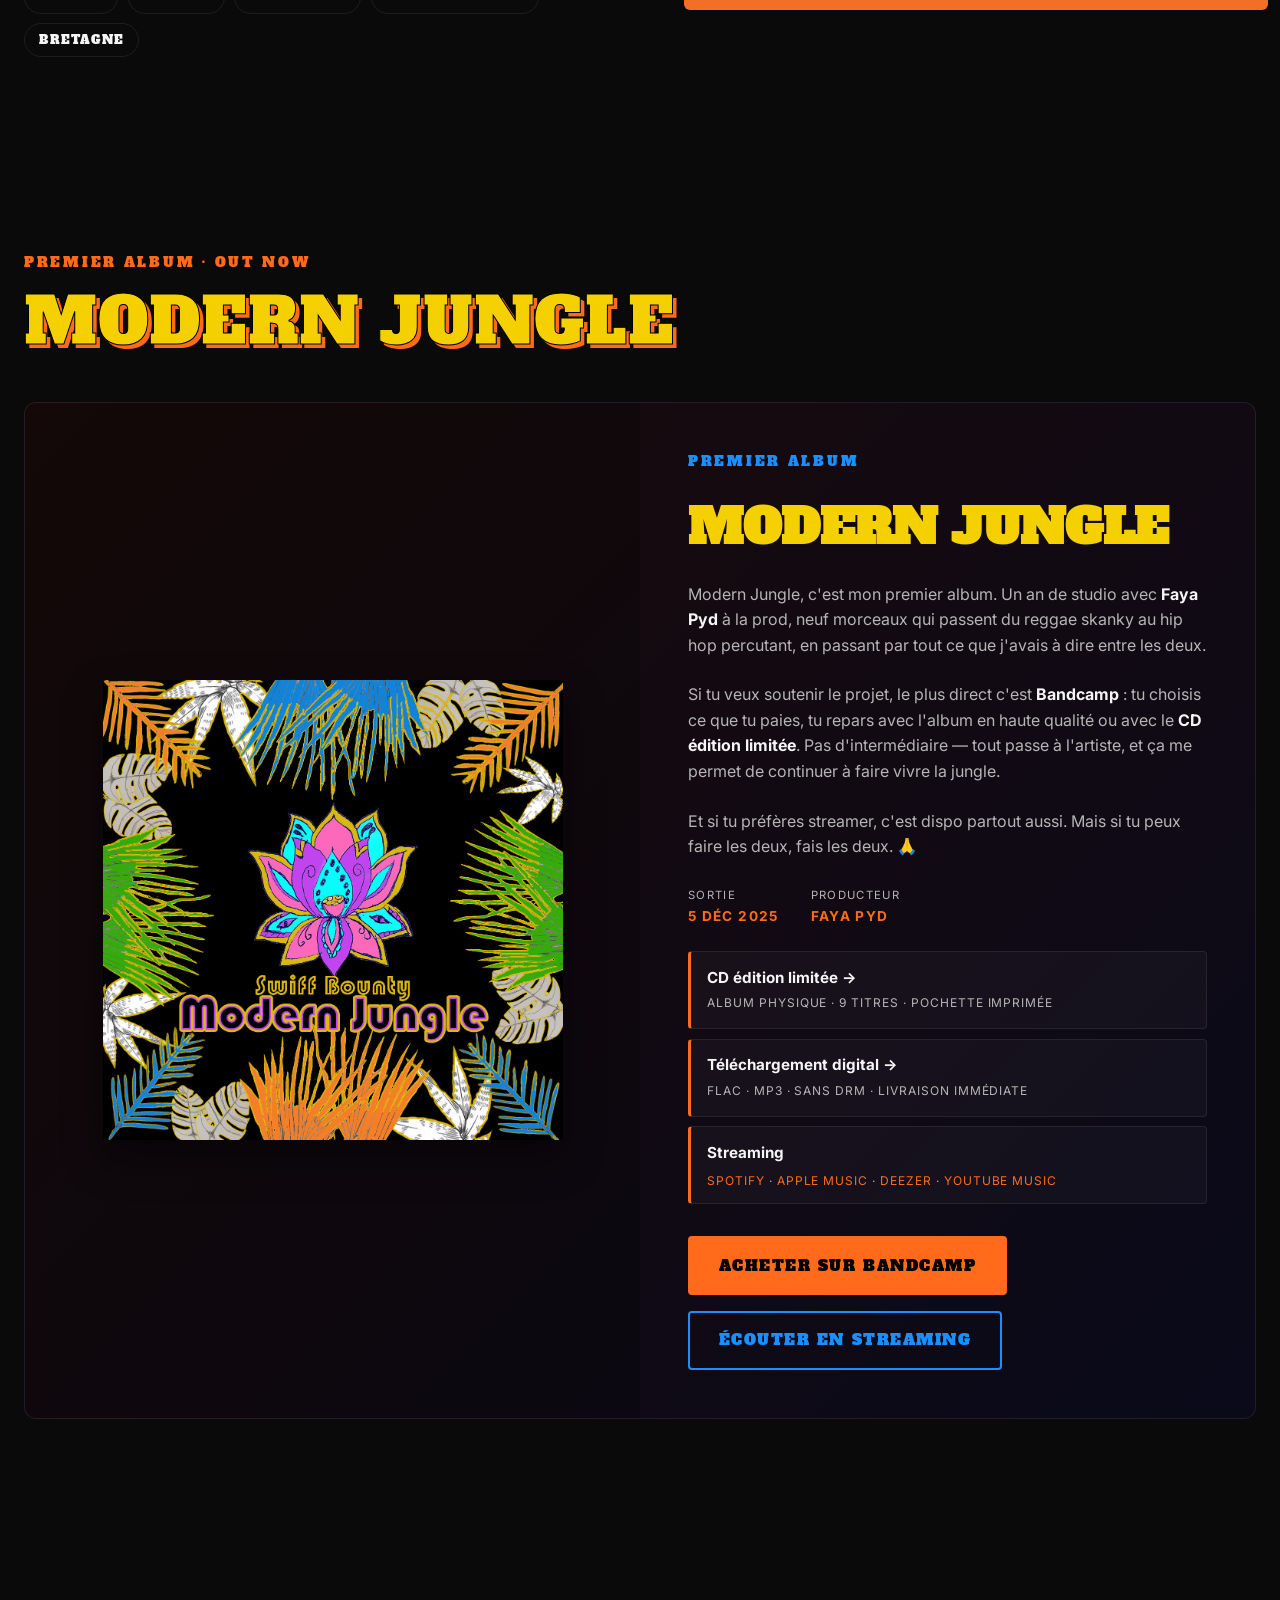
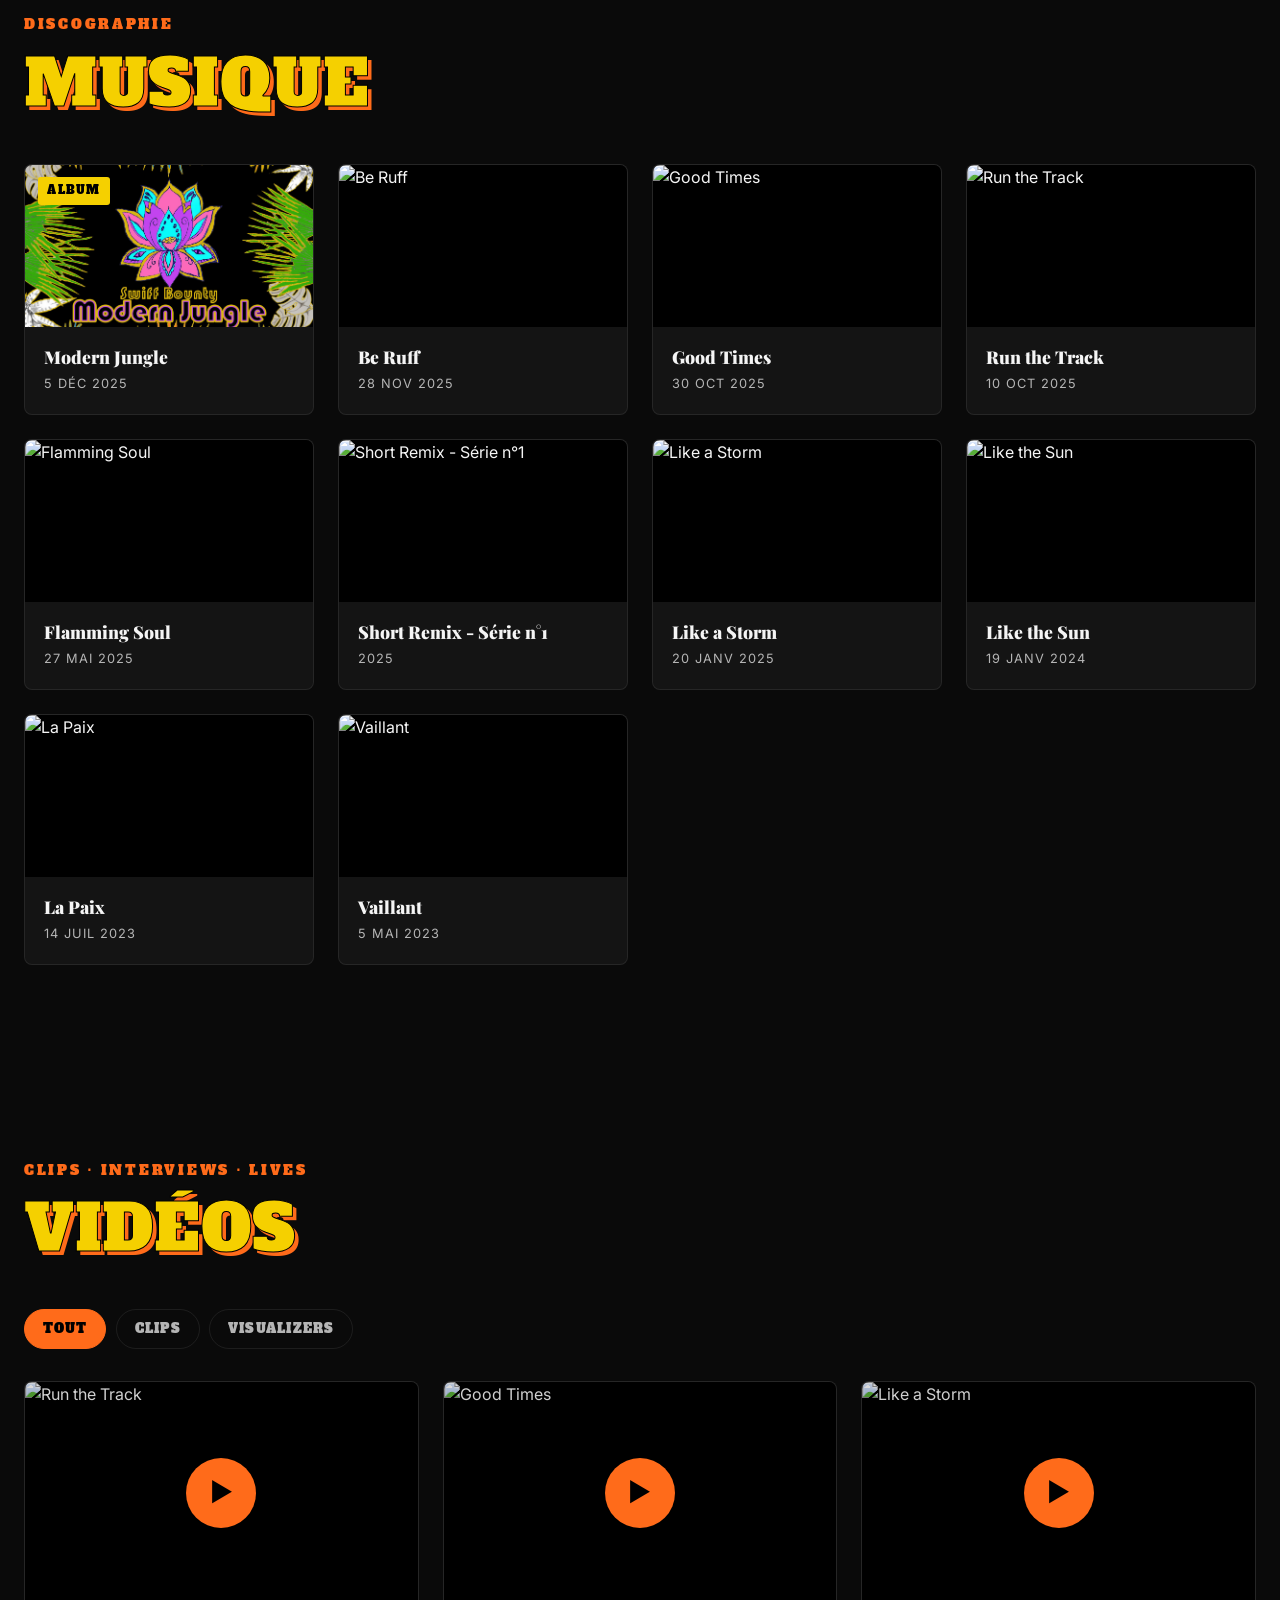
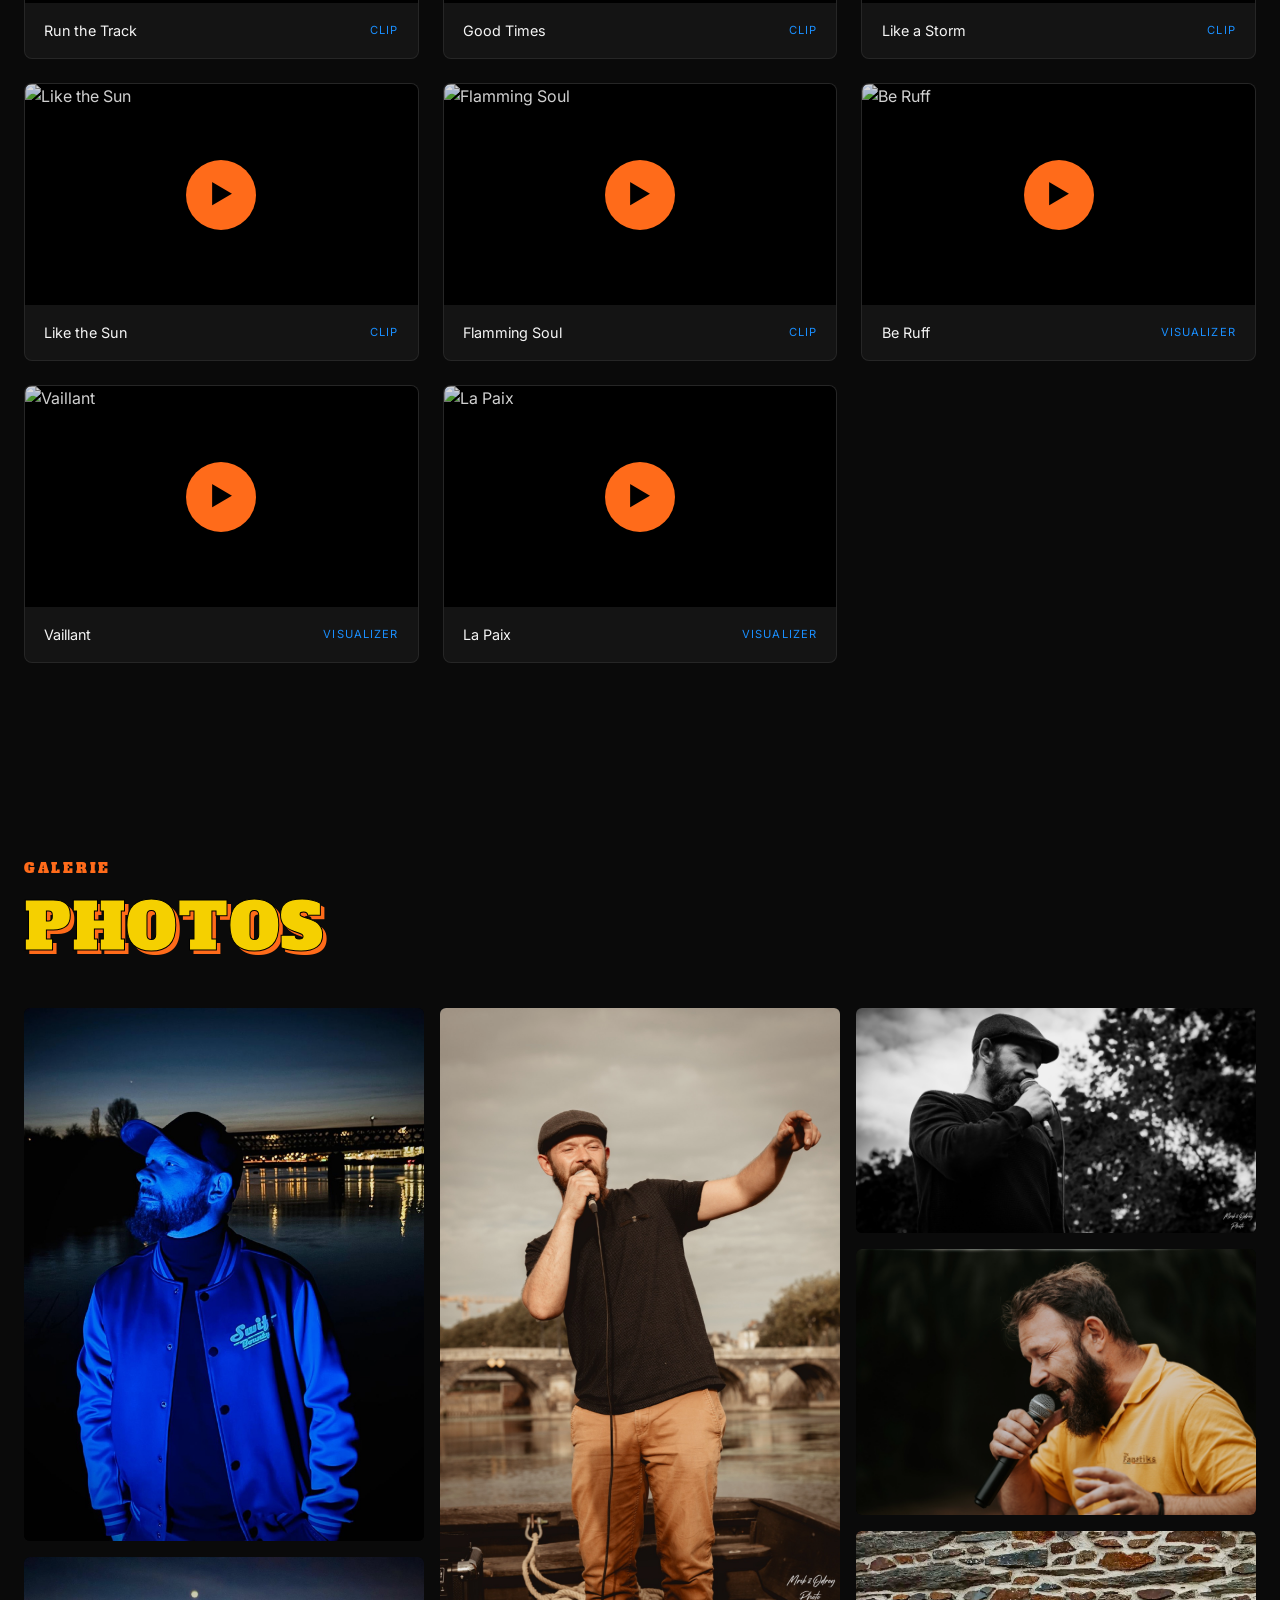
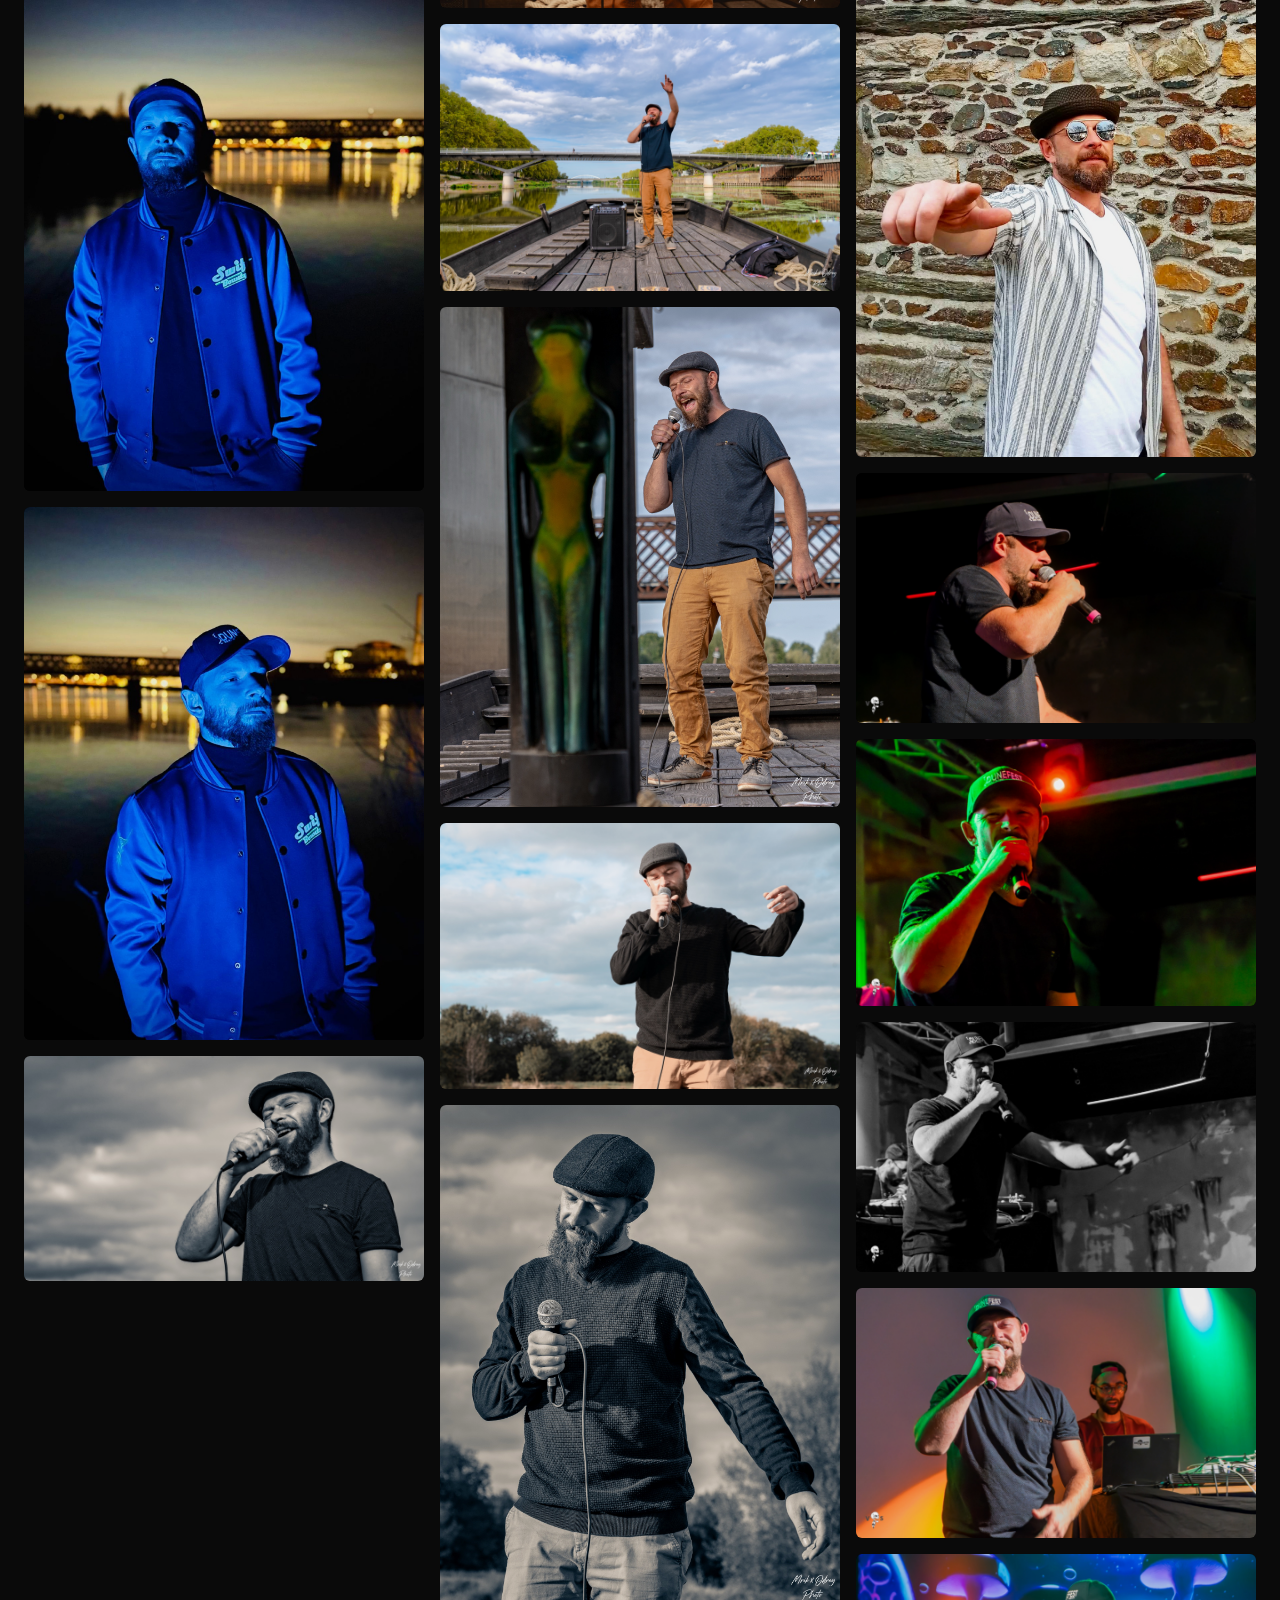
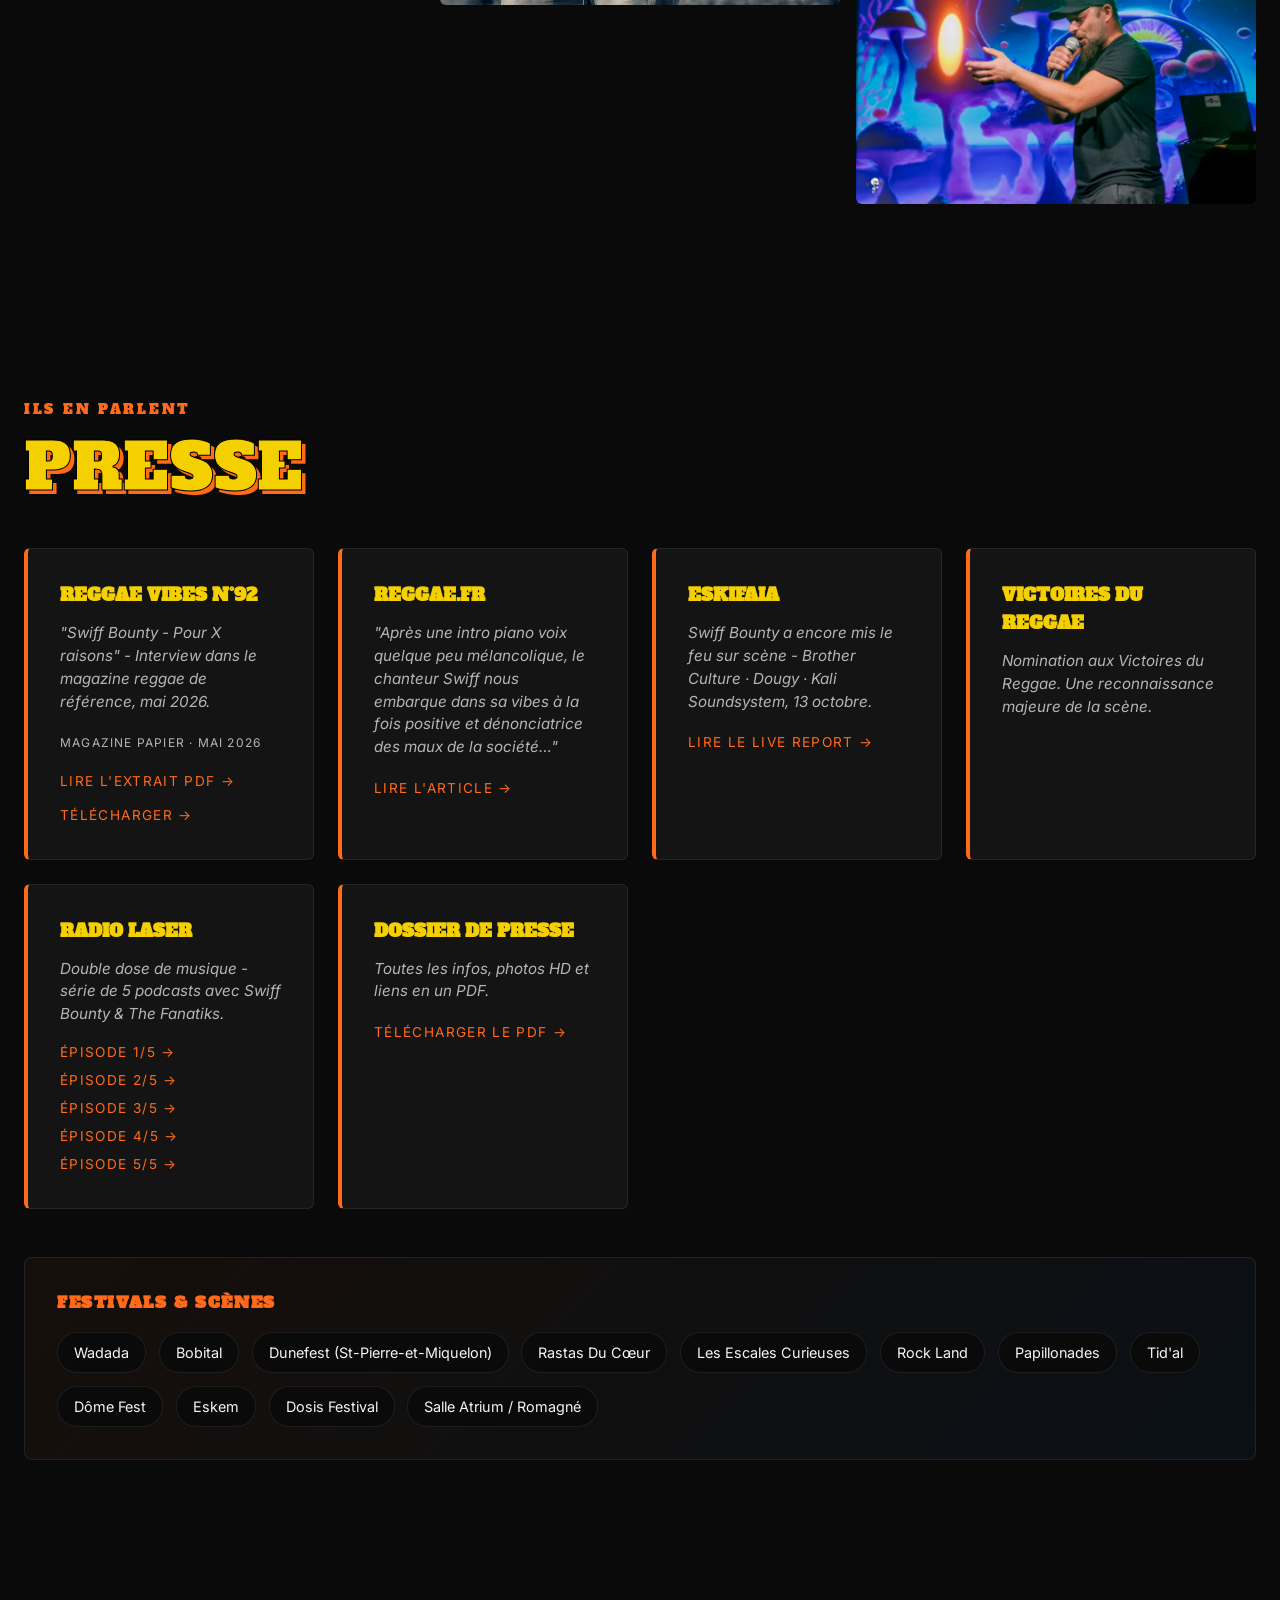
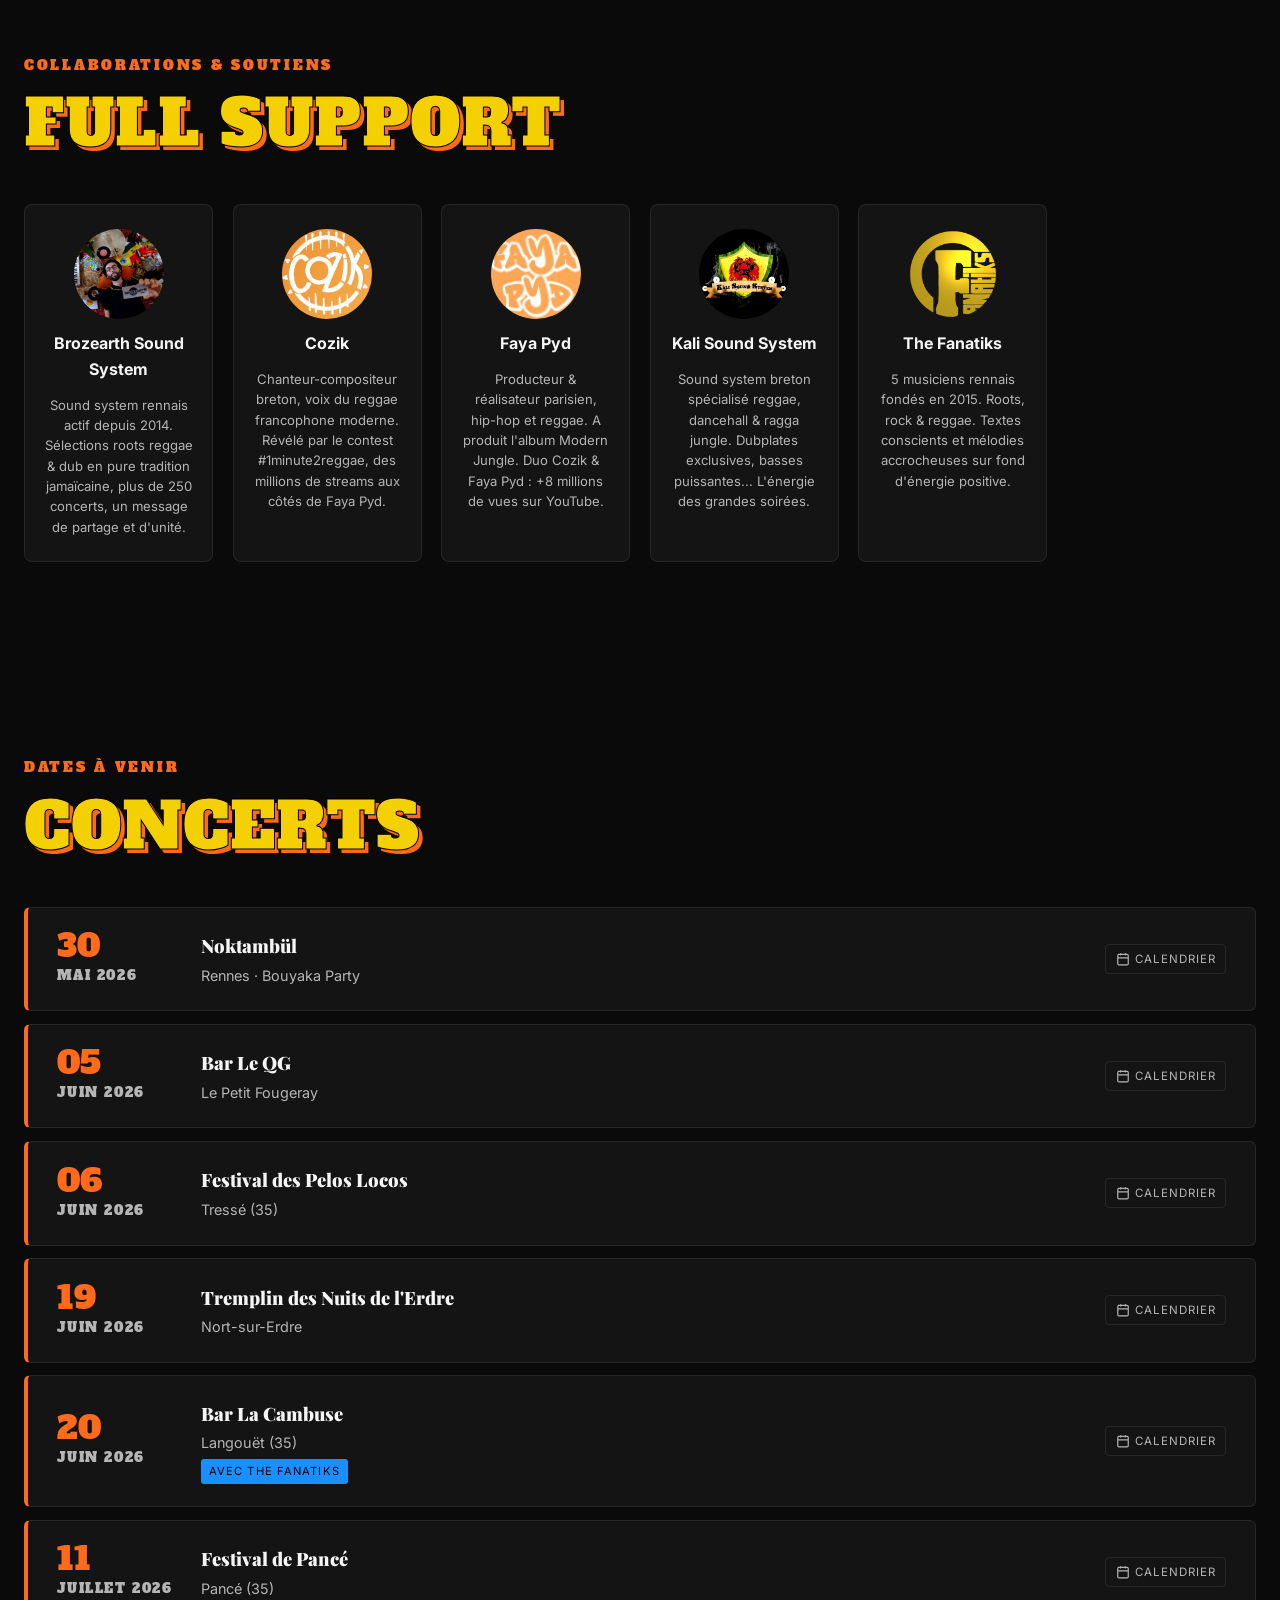
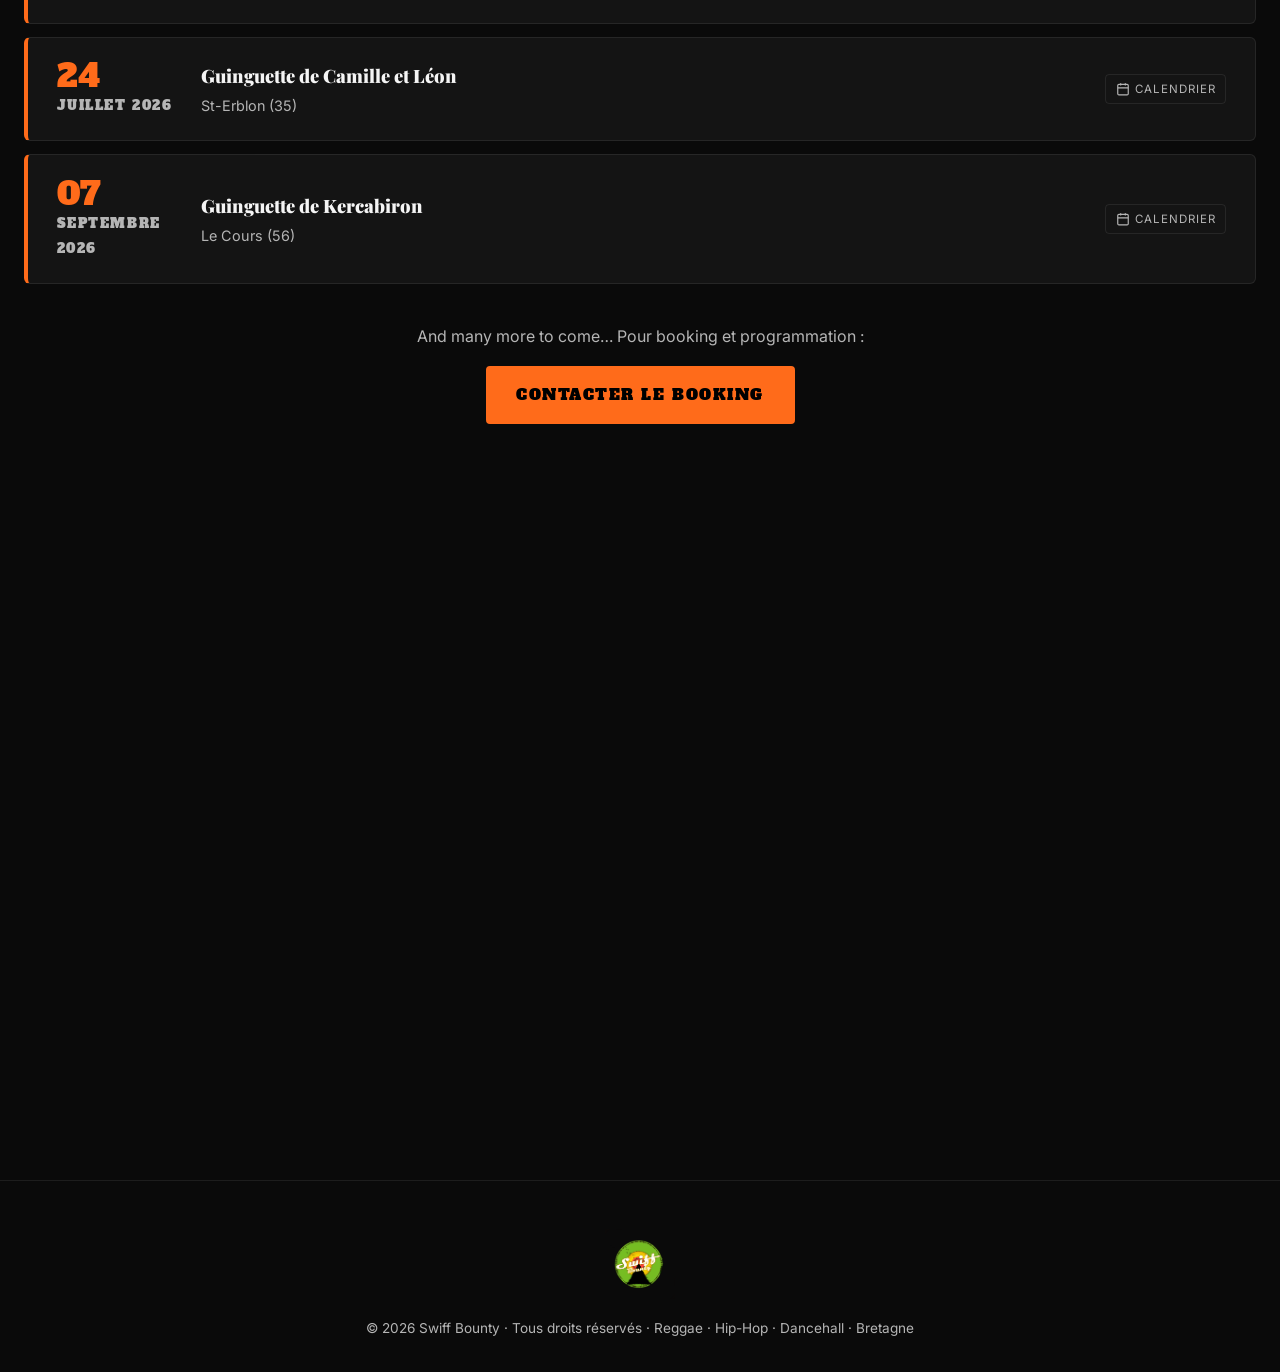
==== commit 2de75653: "fix(album): center cover without crop + direct platform links Cover image now sits centered in its c" ====
--- a/docs/index.html
+++ b/docs/index.html
@@ -127,16 +127,27 @@
         </div>
         <ul class="buy-formats">
           <li>
-            <strong>CD édition limitée</strong>
-            <small>Album physique · 9 titres · pochette imprimée</small>
+            <a href="https://swiffbounty.bandcamp.com/album/modern-jungle" target="_blank" rel="noopener">
+              <strong>CD édition limitée →</strong>
+              <small>Album physique · 9 titres · pochette imprimée</small>
+            </a>
           </li>
           <li>
-            <strong>Téléchargement digital</strong>
-            <small>FLAC · MP3 · sans DRM · livraison immédiate</small>
+            <a href="https://swiffbounty.bandcamp.com/album/modern-jungle" target="_blank" rel="noopener">
+              <strong>Téléchargement digital →</strong>
+              <small>FLAC · MP3 · sans DRM · livraison immédiate</small>
+            </a>
           </li>
           <li>
-            <strong>Streaming</strong>
-            <small>Spotify · Apple Music · Deezer · YouTube Music</small>
+            <div>
+              <strong>Streaming</strong>
+              <small class="buy-streaming-links">
+                <a href="https://open.spotify.com/album/237Ay0WJqWo2gQhIenTC7m" target="_blank" rel="noopener">Spotify</a> ·
+                <a href="https://music.apple.com/fr/album/1852232764" target="_blank" rel="noopener">Apple Music</a> ·
+                <a href="https://www.deezer.com/album/854338942" target="_blank" rel="noopener">Deezer</a> ·
+                <a href="https://music.youtube.com/playlist?list=OLAK5uy_lf1znWPrP7VFGfV1JO_WMesIYw91VxVdc" target="_blank" rel="noopener">YouTube Music</a>
+              </small>
+            </div>
           </li>
         </ul>
         <div class="hero-ctas">
--- a/docs/assets/css/main.css
+++ b/docs/assets/css/main.css
@@ -278,13 +278,19 @@
 }
 .album-feature-cover {
   overflow: hidden;
-  min-height: 380px;
+  display: flex;
+  align-items: center;
+  justify-content: center;
+  padding: 2.5rem;
+  background: rgba(0, 0, 0, 0.25);
 }
 .album-feature-cover img {
-  width: 100%; height: 100%;
-  min-height: 380px;
-  object-fit: cover;
+  width: 100%;
+  max-width: 460px;
+  height: auto;
   display: block;
+  border-radius: 4px;
+  box-shadow: 0 18px 40px rgba(0, 0, 0, 0.45);
 }
 .album-feature-info { padding: 3rem; display: flex; flex-direction: column; justify-content: center; }
 .album-feature-info .eyebrow { color: var(--blue); }
@@ -312,13 +318,25 @@
   gap: 0.6rem;
 }
 .buy-formats li {
-  padding: 0.85rem 1rem;
+  padding: 0;
   background: rgba(255,255,255,0.03);
   border: 1px solid var(--border);
   border-left: 3px solid var(--orange);
   border-radius: 4px;
   font-size: 0.95rem;
-}
+  transition: background .2s, border-left-color .2s;
+}
+.buy-formats li > a,
+.buy-formats li > div {
+  display: block;
+  padding: 0.85rem 1rem;
+  color: inherit;
+}
+.buy-formats li:has(a):hover {
+  background: rgba(26, 143, 255, 0.07);
+  border-left-color: var(--blue);
+}
+.buy-formats li:has(a):hover strong { color: var(--orange); }
 .buy-formats strong { color: var(--text); display: block; }
 .buy-formats small {
   color: var(--text-dim);
@@ -326,6 +344,15 @@
   text-transform: uppercase;
   letter-spacing: 0.08em;
 }
+.buy-streaming-links {
+  display: block;
+  margin-top: 0.35rem;
+}
+.buy-streaming-links a {
+  color: var(--orange);
+  transition: color .2s;
+}
+.buy-streaming-links a:hover { color: var(--blue); }
 
 /* ---- Discographie grid ---- */
 .disco-grid {
@@ -915,8 +942,7 @@
   .contact-grid { grid-template-columns: 1fr; }
   .bio-grid img { box-shadow: 8px 8px 0 var(--orange); }
   .album-feature-info { padding: 2rem; }
-  .album-feature-cover { min-height: 280px; }
-  .album-feature-cover img { min-height: 280px; }
+  .album-feature-cover { padding: 1.5rem; }
   .nav-links { display: none; }
   .nav-socials { display: none; }
   .menu-toggle {
